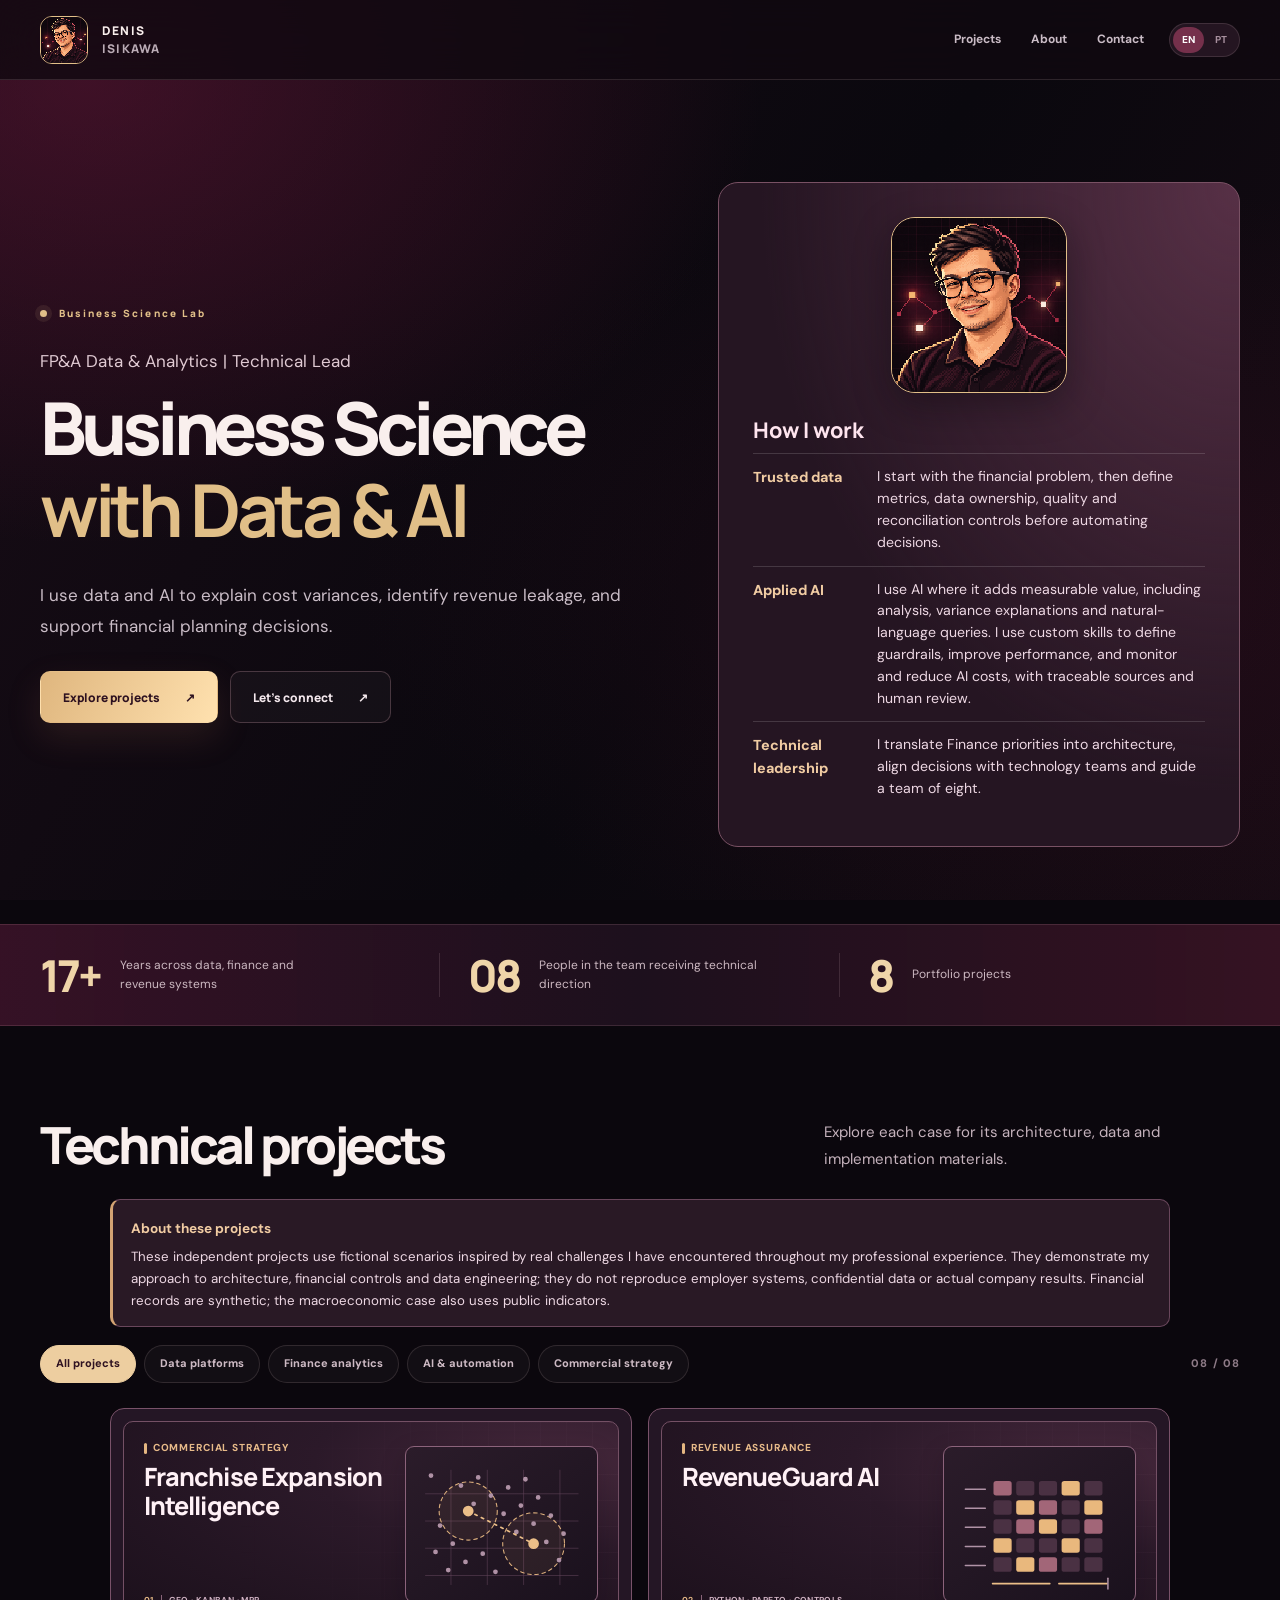
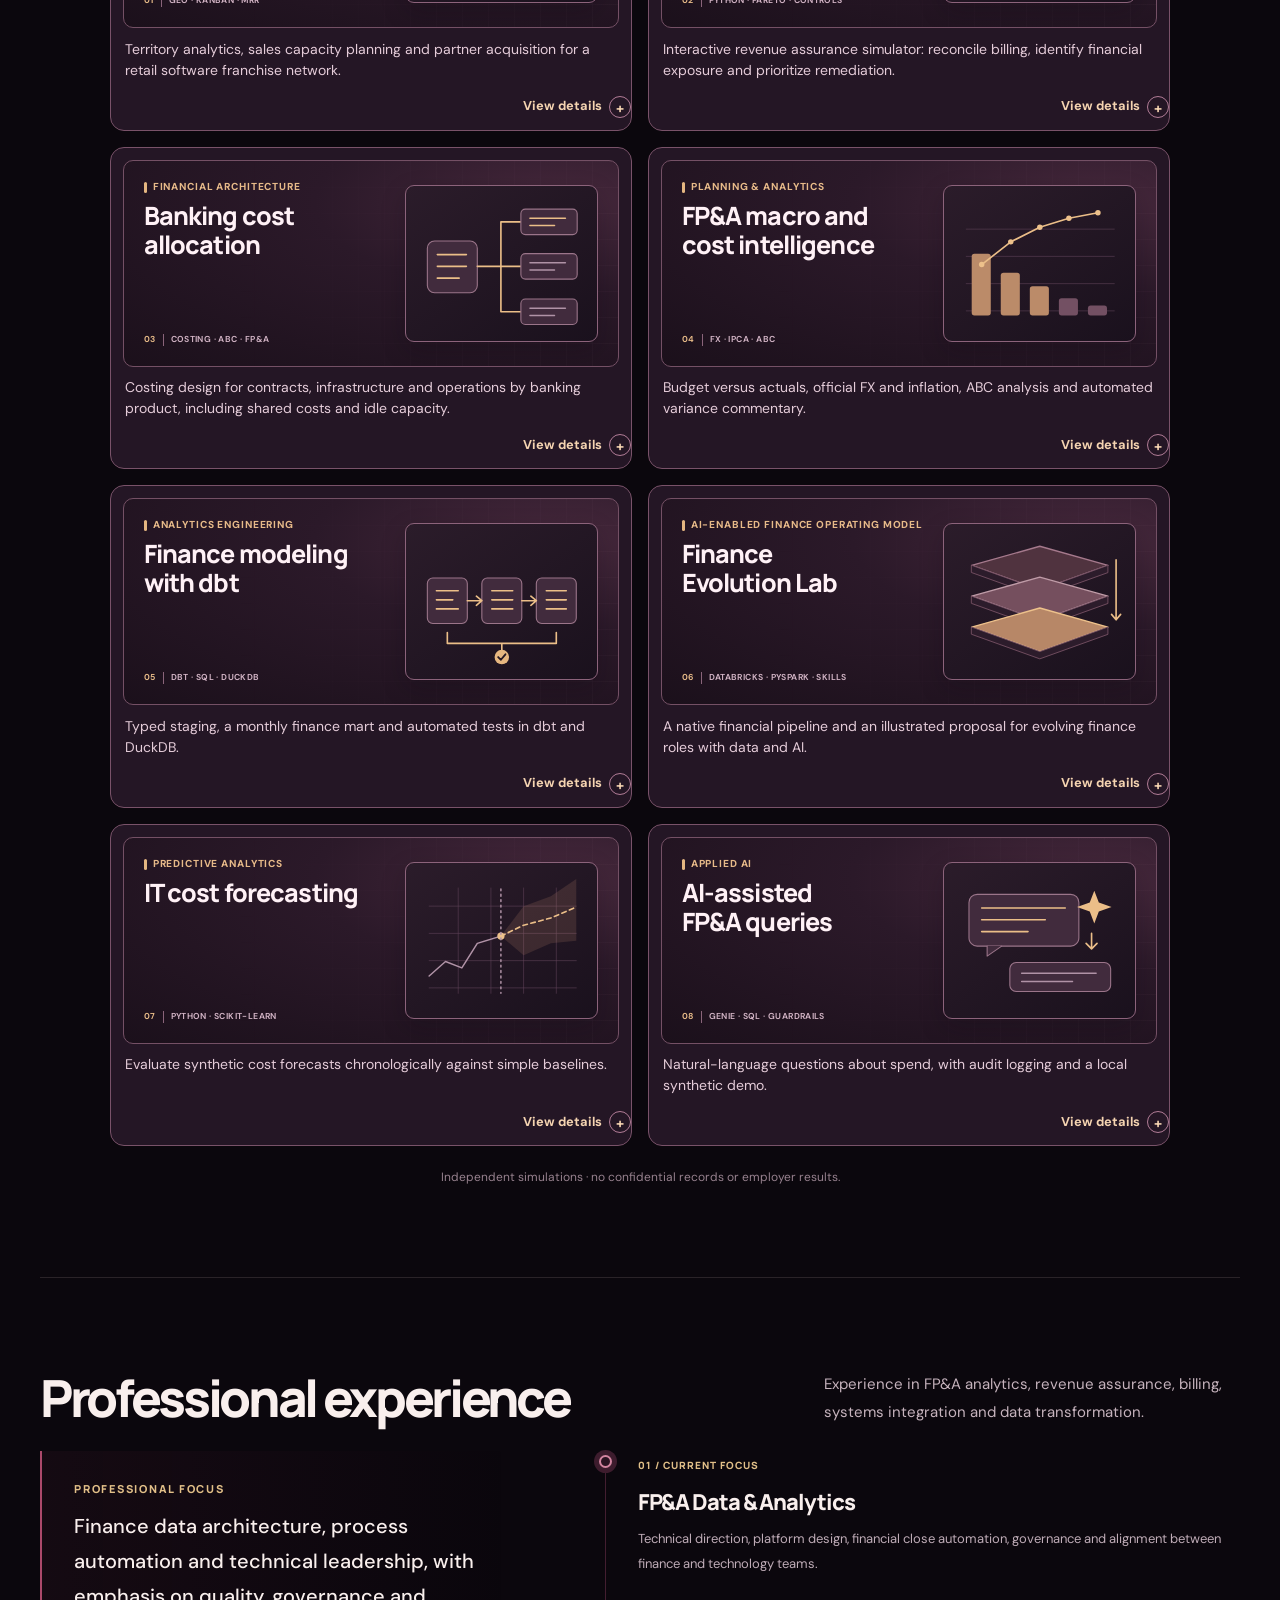
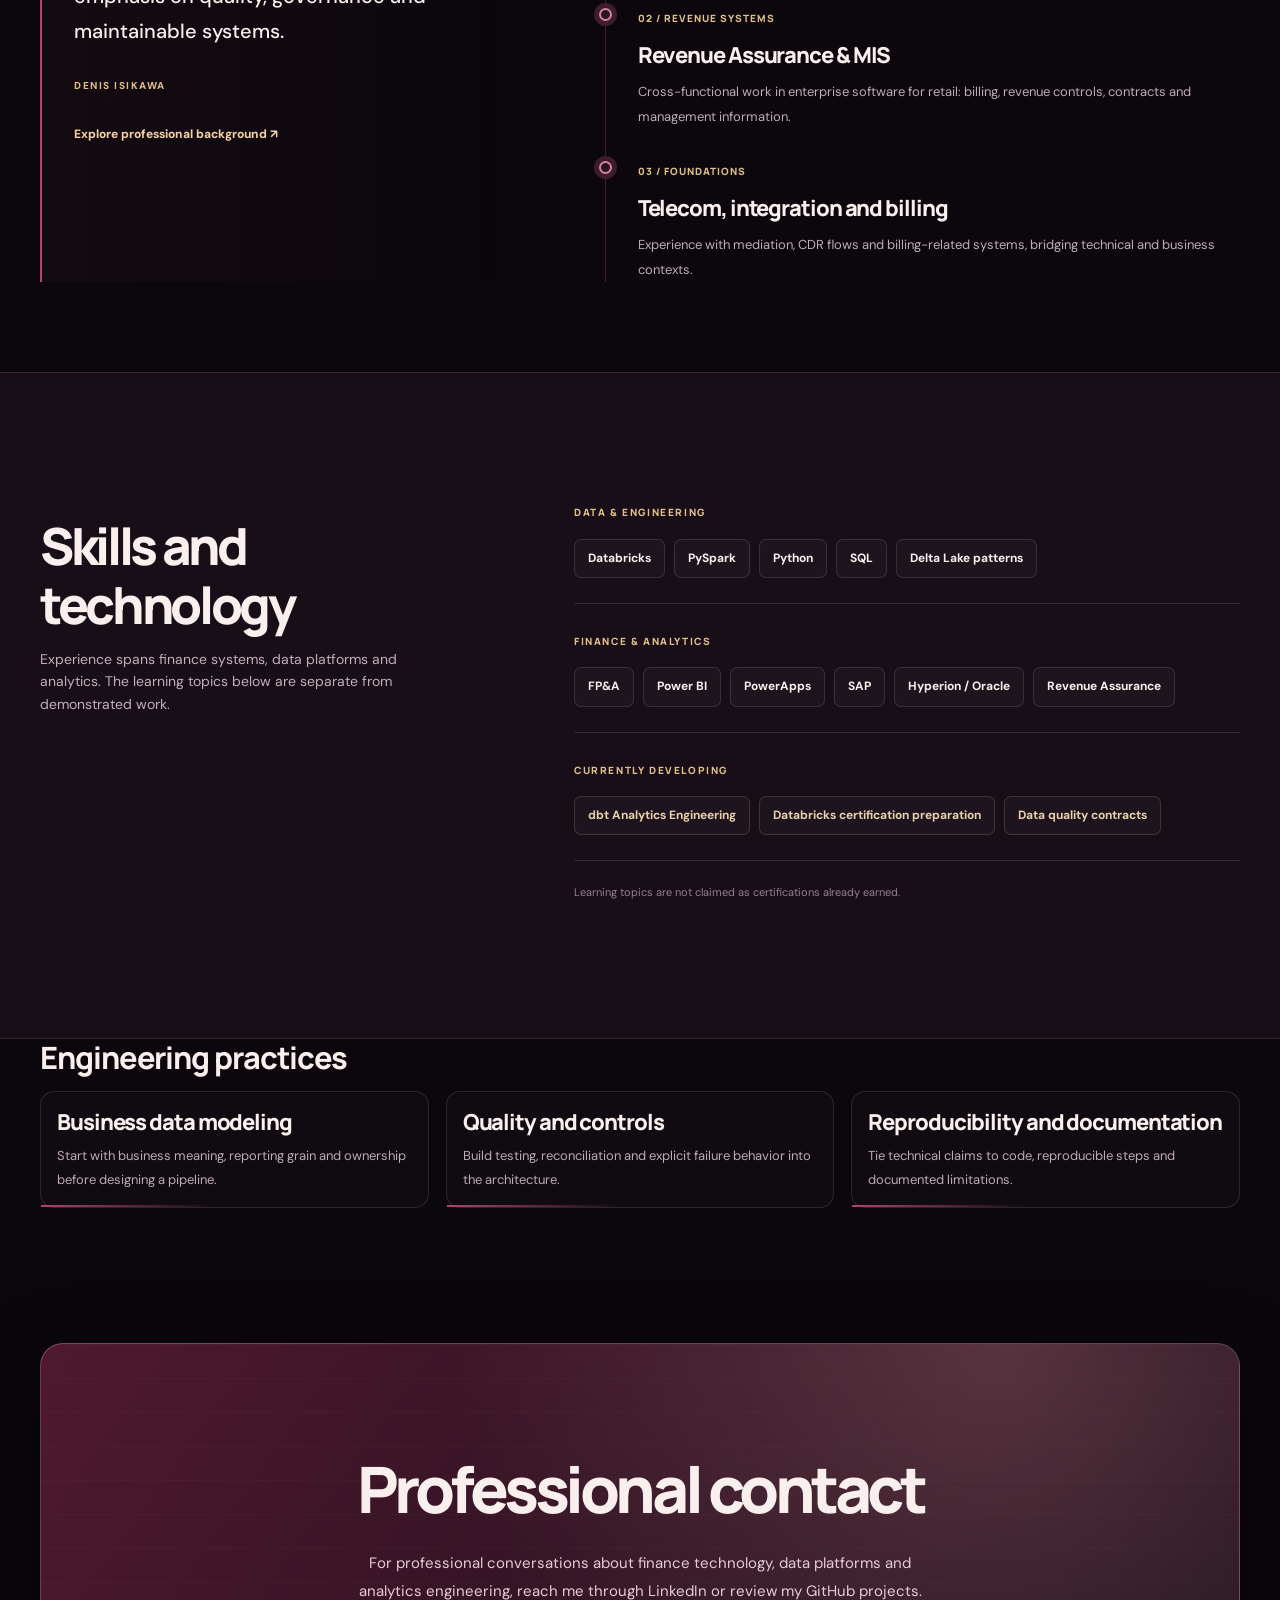
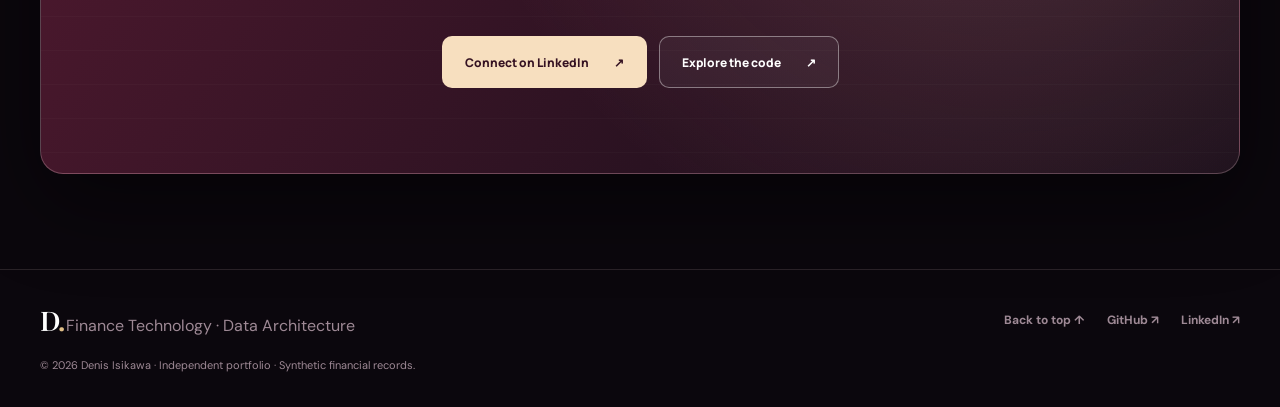
==== docs/index.html @ 5ab6b2d5 "site: identify skills and AI-enabled finance operating model on project covers" ====
<!doctype html>
<html lang="en">
<head>
<meta charset="utf-8">
<meta name="viewport" content="width=device-width,initial-scale=1">
<meta name="theme-color" content="#120810">
<meta name="description" content="I use data and AI to explain cost variances, identify revenue leakage, and support financial planning decisions.">
<meta property="og:type" content="website">
<meta property="og:title" content="Denis Isikawa | Business Science with Data &amp; AI">
<meta property="og:description" content="I use data and AI to explain cost variances, identify revenue leakage, and support financial planning decisions.">
<title>Denis Isikawa | Business Science with Data &amp; AI</title>
<link rel="icon" href="favicon.svg" type="image/svg+xml">
<link rel="icon" href="favicon-32.png" type="image/png" sizes="32x32">
<link rel="apple-touch-icon" href="apple-touch-icon.png" sizes="180x180">
<link rel="preconnect" href="https://fonts.googleapis.com">
<link rel="preconnect" href="https://fonts.gstatic.com" crossorigin>
<link href="https://fonts.googleapis.com/css2?family=DM+Sans:wght@400;500;600;700&family=Manrope:wght@400;600;700;800&family=Playfair+Display:ital,wght@0,500;0,600;1,500&display=swap" rel="stylesheet">
<style>
:root{--bg:#0b070d;--surface:#170e17;--surface2:#25121e;--red:#8c2548;--red2:#c3536c;--gold:#e1bf88;--cream:#f9efed;--muted:#baabb5;--dim:#93828e;--line:rgba(255,221,224,.13);--sans:'DM Sans',Arial,sans-serif;--display:'Manrope',Arial,sans-serif;--serif:'Playfair Display',Georgia,serif}
*,*:before,*:after{box-sizing:border-box}html{scroll-behavior:smooth;scroll-padding-top:95px}body{margin:0;min-width:320px;background:var(--bg);color:var(--cream);font-family:var(--sans);-webkit-font-smoothing:antialiased;overflow-x:hidden;line-height:1.6}
body:before{content:'';position:fixed;z-index:-2;inset:0;pointer-events:none;background:radial-gradient(ellipse at 7% 9%,rgba(112,23,60,.45),transparent 40%),radial-gradient(ellipse at 87% 65%,rgba(85,18,45,.22),transparent 48%),linear-gradient(120deg,#180c16 0%,#0a080e 57%,#160b13 100%)}
a{color:inherit;text-decoration:none}button{font:inherit;cursor:pointer}a:focus-visible,button:focus-visible{outline:2px solid var(--gold);outline-offset:4px}button:disabled{opacity:.5}[hidden]{display:none!important}.wrap{width:min(1220px,calc(100% - 80px));margin:auto}.skip{position:fixed;left:12px;top:-80px;z-index:500;background:var(--gold);color:#201019;padding:10px 17px;border-radius:8px}.skip:focus{top:10px}
#progress{height:2px;width:0;position:fixed;top:0;left:0;background:linear-gradient(90deg,var(--red2),var(--gold));z-index:201;pointer-events:none}
.header{position:sticky;top:0;z-index:150;background:rgba(17,9,17,.81);border-bottom:1px solid var(--line);backdrop-filter:blur(20px)}.header-inner{display:flex;align-items:center;gap:25px;min-height:79px}.logo{display:flex;gap:14px;align-items:center}.monogram{font:600 38px/1 var(--serif);letter-spacing:-.1em}.monogram b{color:var(--gold)}.logo small{font:800 10px/1.4 var(--display);letter-spacing:.18em}.logo small span{color:var(--muted);display:block}.nav{margin-left:auto;display:flex;gap:30px}.nav a{font-size:12px;font-weight:700;color:#cabcc6;transition:color .2s}.nav a:hover,.footer a:hover{color:var(--gold)}.lang{display:flex;gap:2px;padding:3px;border:1px solid var(--line);border-radius:30px;background:#241521}.lang button{background:transparent;border:0;color:#a78f9d;padding:5px 9px;border-radius:30px;font-size:10px;font-weight:800}.lang button[aria-pressed=true]{background:#75304b;color:white}.menu{display:none;border:1px solid var(--line);background:transparent;color:var(--cream);border-radius:10px;padding:7px 11px;font-size:22px}.mobile-nav{display:none;background:#1c101a;border-top:1px solid var(--line);padding:13px 25px 20px}.mobile-nav a{display:block;padding:11px 5px;border-bottom:1px solid var(--line);font-size:14px}
.eyebrow,.section-index{font:800 10px/1.5 var(--display);letter-spacing:.22em;color:var(--gold);display:flex;align-items:center;gap:12px}.eyebrow:before{content:'';display:block;width:7px;height:7px;border-radius:50%;background:var(--gold);box-shadow:0 0 0 5px #e1bf8818;animation:pulse 3s infinite}.hero{position:relative;display:grid;grid-template-columns:1.08fr .92fr;align-items:center;gap:65px;min-height:740px;padding:92px 0 125px}.hero .hello{color:#e0cad3;margin:27px 0 11px;font-size:17px}.hero h1{font:800 clamp(48px,5.2vw,78px)/1.13 var(--display);letter-spacing:-.07em;margin:0;max-width:780px}.hero h1 em,.contact h2 em{font-family:var(--serif);font-weight:500;letter-spacing:-.05em;color:#f2d6a7}.hero-lead{max-width:615px;font-size:17px;color:#cabdc7;line-height:1.84;margin:29px 0}.buttons{display:flex;gap:12px;flex-wrap:wrap}.btn{display:inline-flex;align-items:center;justify-content:space-between;gap:25px;min-height:52px;padding:13px 22px;border-radius:10px;border:1px solid transparent;font:800 12px var(--display);transition:transform .2s,background .2s,border-color .2s}.btn:hover{transform:translateY(-3px)}.btn-gold{background:linear-gradient(115deg,#dfb67e,#ffe1af);color:#2d1120;box-shadow:0 14px 35px #a8674e2a}.btn-outline{border-color:#b88b9952;background:#ffffff08;color:#f4e8ed}.btn-outline:hover{border-color:var(--gold);background:#ffffff13}.footnote{margin-top:40px;font-size:10px;letter-spacing:.13em;color:#af93a3;text-transform:uppercase;font-weight:700}.footnote:before{content:'';display:inline-block;width:30px;height:1px;background:var(--red2);vertical-align:middle;margin-right:15px}
.metrics{background:linear-gradient(90deg,#4b1732aa,#1d101d,#4a182daa);border-block:1px solid #e6aebe26}.metric-grid{display:grid;grid-template-columns:repeat(3,1fr);padding:28px 0}.metric{display:flex;align-items:center;gap:20px;border-right:1px solid var(--line);padding:0 28px}.metric:first-child{padding-left:0}.metric:last-child{border:0}.metric strong{font:800 44px/1 var(--display);letter-spacing:-.07em;color:#efd5a9}.metric small{color:#ccb8c1;max-width:220px;line-height:1.55;font-size:12px}
.section{padding:125px 0}.sect-head{display:grid;grid-template-columns:1.2fr .7fr;gap:70px;align-items:end;margin-bottom:44px}.section-index b{color:var(--red2)}.sect-head h2,.section-title{font:800 clamp(35px,4vw,59px)/1.15 var(--display);letter-spacing:-.065em;margin:18px 0 0}.sect-head>p{color:#c6b3bd;font-size:15px;line-height:1.85;margin:0;max-width:450px}
.filters{display:flex;flex-wrap:wrap;gap:8px;margin-bottom:25px;align-items:center}.filter{border:1px solid var(--line);color:#ccb9c3;background:#ffffff08;border-radius:30px;padding:9px 15px;font-size:11px;font-weight:800;transition:.2s}.filter:hover{border-color:#cc8eab}.filter[aria-pressed=true]{background:#edcea0;border-color:#edcea0;color:#301322}.count{margin-left:auto;font-size:11px;color:#8e7b87;letter-spacing:.1em;font-weight:800}
.projects{display:grid;grid-template-columns:repeat(2,minmax(0,1fr));gap:22px}.project{min-width:0;display:flex;flex-direction:column;background:linear-gradient(150deg,#231522,#140d16);border:1px solid var(--line);border-radius:18px;overflow:hidden;transition:transform .25s,border-color .25s,box-shadow .25s}.project:hover{transform:translateY(-6px);border-color:#d68ba66f;box-shadow:0 24px 65px #0006}.art{height:230px;position:relative;overflow:hidden;background:radial-gradient(circle at 75% 12%,#69304a,transparent 50%),linear-gradient(125deg,#301625,#160d1a)}.art:before{content:'';position:absolute;inset:0;opacity:.35;background-image:linear-gradient(#ffffff12 1px,transparent 1px),linear-gradient(90deg,#ffffff12 1px,transparent 1px);background-size:35px 35px;mask-image:linear-gradient(90deg,#000,transparent 90%)}.art small{position:absolute;left:20px;bottom:19px;border:1px solid #ffffff30;padding:7px 10px;border-radius:6px;font:800 9px var(--display);letter-spacing:.11em;background:#1b1117bd;color:#f9cedb}.art-dbt .big{position:absolute;left:11%;top:16px;font:800 128px var(--display);color:#ffffff1b;letter-spacing:-.12em}.art-dbt .big span{color:#f1bd9877}.mini-flow{position:absolute;right:10%;top:48%;display:flex;align-items:center;gap:7px}.mini-flow span{padding:10px;background:#2e1725c9;color:#f5cbd8;border:1px solid #ecbbce77;border-radius:7px;font:800 9px var(--display)}.mini-flow i{display:block;width:18px;height:1px;background:#efbcce}.art-lake{background:radial-gradient(circle at 75% 0,#7a3e49,transparent 55%),linear-gradient(135deg,#321720,#16111a)}.layers{position:absolute;width:47%;top:24px;left:29%;display:grid;gap:8px;transform:rotate(-10deg) skewX(8deg)}.layers span{text-align:center;padding:13px;font-size:11px;font-weight:800;letter-spacing:.21em;border-radius:8px;border:1px solid #f4bdc950;background:linear-gradient(110deg,#79374f,#51263e);box-shadow:9px 9px 0 #0002}.layers span:nth-child(2){background:linear-gradient(110deg,#8a6674,#644454)}.layers span:nth-child(3){background:linear-gradient(110deg,#bd925d,#7f4e44)}.art-forecast{background:radial-gradient(circle at 82% 0,#683961,transparent 52%),linear-gradient(120deg,#261729,#160e1b)}.bars{position:absolute;inset:30px 15% 49px;display:flex;align-items:flex-end;gap:13px;border-bottom:1px solid #f6d7dc50}.bars span{flex:1;background:linear-gradient(#edb4c8,#823753);border-radius:5px 5px 0 0;animation:grow .8s both;transform-origin:bottom}.bars span:nth-child(2){animation-delay:.1s}.bars span:nth-child(3){animation-delay:.18s}.bars span:nth-child(4){animation-delay:.27s}.bars span:nth-child(5){animation-delay:.35s}.bars span:nth-child(6){animation-delay:.42s}.art-ai{background:radial-gradient(circle at 80% 15%,#77513b,transparent 53%),linear-gradient(130deg,#351c2b,#160f1b)}.bubble{position:absolute;border-radius:16px;padding:17px;display:grid;gap:10px;box-shadow:0 18px 38px #0005;border:1px solid #ffffff30}.bubble i{display:block;height:7px;border-radius:7px;background:#ffe2dd80}.bubble.one{top:34px;left:14%;width:50%;background:#6a344c}.bubble.two{top:116px;right:13%;width:44%;background:#523443}.bubble i:nth-child(2){width:65%}.bubble i:nth-child(3){width:85%}.ai-star{position:absolute;top:92px;left:49%;font-size:31px;color:#f7cf9b;animation:pulse 3s infinite}
.project-content{padding:28px;display:flex;flex-direction:column;flex:1}.project-meta{display:flex;justify-content:space-between;gap:9px;flex-wrap:wrap;font:800 10px var(--display);letter-spacing:.1em;color:var(--gold)}.project-meta span:last-child{color:#a78c9a}.project h3{font:800 25px/1.3 var(--display);letter-spacing:-.045em;margin:17px 0 11px}.project p{margin:0 0 21px;color:#c4afbb;font-size:13px;line-height:1.83}.chips{display:flex;gap:7px;flex-wrap:wrap;margin:0 0 23px}.chips span{border:1px solid var(--line);border-radius:6px;background:#ffffff07;padding:5px 9px;color:#c3b1bc;font-size:10px;font-weight:700}.project-link{border-top:1px solid var(--line);padding-top:17px;display:flex;align-items:center;justify-content:space-between;margin-top:auto;color:#f0d1a7;font-size:12px;font-weight:800}.project-link b{font-size:21px;font-weight:400}.project-link:hover{color:white}.disclaimer{color:#97818e;font-size:12px;text-align:center;margin:22px 0 0}
.philosophy{background:linear-gradient(180deg,#170d16,#120b13);border-block:1px solid var(--line)}.principles{display:grid;grid-template-columns:repeat(3,1fr);gap:17px}.principle{padding:29px 26px;min-height:240px;border:1px solid var(--line);background:#ffffff05;border-radius:14px;position:relative}.principle:after{content:'';position:absolute;height:2px;width:45%;left:0;bottom:0;background:linear-gradient(90deg,#ad4769,transparent)}.principle .n{font:800 12px var(--display);color:var(--gold)}.principle h3{font:800 22px/1.3 var(--display);letter-spacing:-.05em;margin:29px 0 12px}.principle p{color:#bdabb6;font-size:13px;line-height:1.8;margin:0}.process{margin-top:24px;padding:34px;display:grid;grid-template-columns:.85fr 1.15fr;gap:30px;align-items:center;background:linear-gradient(90deg,#321622,#1f121a);border-radius:15px;border:1px solid #f2ced62b}.process h3{font:800 21px/1.4 var(--display);letter-spacing:-.04em;margin:12px 0 0}.process-stages{display:flex;gap:8px;align-items:center;justify-content:space-between}.process-stages span{min-width:0;flex:1;border:1px solid #efd8dc2f;border-radius:9px;padding:13px 10px;font-size:11px;font-weight:800}.process-stages b{display:block;color:var(--gold);font-size:10px;margin-bottom:9px}.process-stages i{font-style:normal;color:#c18b9e}
.story-grid{display:grid;grid-template-columns:.85fr 1.15fr;gap:95px}.statement{border-left:2px solid #ab496b;padding:30px 32px;background:linear-gradient(90deg,#6e27451b,transparent);border-radius:0 12px 12px 0}.statement .quote{font:600 90px/.7 var(--serif);color:#ce9b9f6b}.statement p{font:500 29px/1.55 var(--serif);margin:21px 0 24px}.statement small{letter-spacing:.15em;color:var(--gold);font-weight:800;font-size:10px}.statement a{display:block;color:#f3d1a2;font-size:12px;font-weight:800;margin-top:28px}.timeline{border-left:1px solid #a64a6f5c;padding-left:32px}.timeline-item{position:relative;padding:0 0 28px}.timeline-item:before{content:'';position:absolute;left:-39px;top:4px;width:13px;height:13px;border-radius:50%;background:#2b1422;border:2px solid #d385a0;box-shadow:0 0 0 5px #3d1c2d}.timeline-item:last-child{padding-bottom:0}.timeline-item>span{color:var(--gold);font:800 10px var(--display);letter-spacing:.1em}.timeline-item h3{font:800 22px var(--display);letter-spacing:-.05em;margin:10px 0}.timeline-item p{font-size:13px;color:#bfacb7;line-height:1.9;margin:0}
.skills{background:#180e18;border-block:1px solid var(--line)}.skill-layout{display:grid;grid-template-columns:.8fr 1.2fr;gap:90px}.skill-layout>div:first-child p{color:#c2afba;font-size:14px;max-width:400px}.skill-group{padding:0 0 25px;margin-bottom:23px;border-bottom:1px solid var(--line)}.skill-group label{font:800 10px var(--display);letter-spacing:.16em;color:var(--gold)}.pills{display:flex;flex-wrap:wrap;gap:9px;margin-top:15px}.pills span{font-size:12px;font-weight:700;padding:9px 13px;border:1px solid var(--line);background:#ffffff07;border-radius:7px}.learning .pills span{color:#ead0ae;border-color:#e1bf882e}.skill-note{font-size:11px;color:var(--dim)}
.contact{padding:95px 0}.contact-card{text-align:center;position:relative;isolation:isolate;overflow:hidden;border-radius:23px;padding:85px 30px;border:1px solid #f2cbd448;background:linear-gradient(125deg,#7a2647,#421429 50%,#211120);box-shadow:0 30px 85px #0007}.contact-card:before{content:'';position:absolute;z-index:-1;inset:0;background:radial-gradient(circle at 80% 0%,#db8c9344,transparent 52%),linear-gradient(#ffffff05 1px,transparent 1px);background-size:auto,34px 34px}.contact-card .section-index{justify-content:center}.contact h2{font:800 clamp(38px,5vw,67px)/1.2 var(--display);letter-spacing:-.07em;margin:22px 0}.contact p{color:#e7cbd6;max-width:590px;margin:0 auto 31px;font-size:15px;line-height:1.85}.contact .buttons{justify-content:center}.btn-light{background:#f7dfbf;color:#351222}.btn-ghost{border-color:#fff6;color:#fff;background:#ffffff0b}
.footer{border-top:1px solid var(--line);color:#9e8995;padding:32px 0}.footer-row{display:flex;align-items:center;justify-content:space-between;gap:20px;flex-wrap:wrap}.footer strong{font:600 27px var(--serif);letter-spacing:-.09em;color:white}.footer strong b{color:var(--gold)}.footer-links{display:flex;gap:22px;font-size:12px;font-weight:700}.footer p{font-size:11px;margin:18px 0 0}
.js .reveal{opacity:0;transform:translateY(26px);transition:opacity .6s ease,transform .65s ease}.js .reveal.visible{opacity:1;transform:none}
@keyframes float{0%,100%{transform:translateY(0)}50%{transform:translateY(-9px)}}@keyframes pulse{0%,100%{opacity:.7;transform:scale(.95)}50%{opacity:1;transform:scale(1.05)}}@keyframes moveDown{0%,100%{transform:translateY(0)}50%{transform:translateY(8px)}}@keyframes grow{from{transform:scaleY(.1);opacity:.3}to{transform:scaleY(1);opacity:1}}
@media(max-width:1040px){.nav{gap:16px}.hero{gap:35px}.console{padding:19px}.hero h1{font-size:clamp(45px,5.2vw,65px)}}
@media(max-width:900px){.nav{display:none}.menu{display:block}.mobile-nav.open{display:block}.hero{grid-template-columns:1fr;padding:80px 0 125px;gap:70px;min-height:0}.hero h1{font-size:clamp(49px,8vw,74px)}.console-wrap{max-width:530px;width:calc(100% - 30px);margin:auto}.sect-head{gap:30px}.story-grid,.skill-layout{gap:45px}}
@media(max-width:700px){.wrap{width:calc(100% - 36px)}.header-inner{min-height:69px}.logo small{font-size:9px}.hero{padding:62px 0 110px;gap:67px}.hero h1{font-size:clamp(42px,10vw,65px)}.hero-lead{font-size:15px}.console{transform:none}.float.a{right:-8px}.float.b{left:-9px}.metric-grid{grid-template-columns:1fr;padding:10px 0}.metric{padding:15px 0;border:0;border-bottom:1px solid var(--line)}.metric:last-child{border:0}.metric small{max-width:none}.section{padding:78px 0}.sect-head{grid-template-columns:1fr;gap:18px}.sect-head>p{max-width:600px}.sect-head h2,.section-title{font-size:clamp(34px,8vw,48px)}.projects,.principles,.story-grid,.skill-layout,.process{grid-template-columns:1fr}.principle{min-height:195px}.principle h3{margin-top:18px}.process{padding:24px;gap:22px}.statement p{font-size:25px}.project p{min-height:0}.contact{padding:74px 0}.contact-card{padding:62px 20px}.count{display:none}}
@media(max-width:420px){.header-inner{gap:8px}.logo{gap:8px}.logo small{letter-spacing:.08em}.lang button{padding:5px 7px}.hero .buttons{flex-direction:column}.hero .buttons .btn{width:100%}.console-wrap{width:100%}.console{padding:16px}.stage{font-size:8px}.float{font-size:9px;padding:8px}.mini-flow{right:5%}.mini-flow span{font-size:8px}.process-stages{gap:4px}.process-stages span{padding:9px 6px;font-size:9px}.process-stages i{font-size:10px}.footer-links{gap:13px}}
@media(prefers-reduced-motion:reduce){*,*:before,*:after{animation-duration:.01ms!important;animation-iteration-count:1!important;transition-duration:.01ms!important;scroll-behavior:auto!important}.js .reveal{opacity:1;transform:none}}

/* Executive editorial refinement: restrained motion, clearer headlines, compact mobile reading. */
.hero h1 .hero-special{color:var(--gold);font-family:var(--display);font-weight:700;font-style:normal;letter-spacing:-.06em}
.eyebrow:before,.bars span,.ai-star{animation:none}
.statement-label{font:800 11px var(--display);letter-spacing:.16em;color:var(--gold);margin:0 0 12px}
.statement p{font-family:var(--sans);font-weight:500;font-size:20px;line-height:1.75;margin:13px 0 22px;letter-spacing:0}
.contact-card{background:linear-gradient(125deg,#50192f,#2a1221 60%,#1b101b)}
@media(max-width:700px){
 .sect-head h2,.section-title{font-size:clamp(31px,7.2vw,42px);line-height:1.18}
 .hero h1{font-size:clamp(38px,9vw,56px)}
 .hero{padding-top:52px;gap:56px;padding-bottom:88px}
 .section{padding:68px 0}
 .sect-head{margin-bottom:32px}
 .statement p{font-size:18px}
 .contact-card{padding:52px 22px}
}

.macro-diagram{margin:0 0 18px;padding:clamp(16px,3vw,28px);border:1px solid #633745;border-radius:18px;background:linear-gradient(125deg,#25111d,#160b17)}
.macro-diagram figcaption{color:#f8e8ee;font-size:1.125rem;font-weight:700;margin-bottom:16px}
.macro-flow{display:flex;align-items:stretch;gap:28px;margin:0;padding:0;list-style:none}
.macro-flow li{flex:1;min-width:0;position:relative;padding:14px;border:1px solid #6e4150;border-radius:12px;background:#341925}
.macro-flow strong,.macro-flow small{display:block;line-height:1.45}
.macro-flow strong{color:#fff0f5}
.macro-flow small{color:#ead1da;margin-top:5px;font-size:.875rem}
.macro-flow li+li::before{content:"";position:absolute;left:-22px;top:calc(50% - 4px);width:8px;height:8px;border-right:2px solid #f198b1;border-top:2px solid #f198b1;transform:rotate(45deg)}
@media(max-width:760px){.macro-flow{flex-direction:column;gap:22px}.macro-flow li+li::before{left:calc(50% - 4px);top:-17px;transform:rotate(135deg)}}

.tech-diagram>p,.tech-group p,.tech-contract p{color:#ead1da;font-size:.875rem;line-height:1.55;margin:0}
.tech-diagram>p{margin-bottom:20px}
.tech-group{border:1px solid #6b3b50;border-radius:14px;padding:clamp(12px,2vw,20px);background:#221421}
.tech-group h4{color:#fff0f5;font-size:.96rem;margin:0 0 10px}
.tech-grid,.tech-metrics{list-style:none;margin:0;padding:0}
.tech-grid{display:grid;gap:12px}
.tech-sources{grid-template-columns:repeat(3,minmax(0,1fr));margin-bottom:12px}
.tech-outcomes{grid-template-columns:minmax(0,1.6fr) minmax(0,1fr)}
.tech-card{min-width:0;background:#351a29;border:1px solid #704457;border-radius:10px;padding:13px}
.tech-card>span{display:block;color:#ffd9e5;font-size:.875rem;font-weight:600}
.tech-card p+p,.tech-card>span+p,.tech-join p+p{margin-top:6px}
.tech-diagram code{color:#ffcbdd;overflow-wrap:anywhere;font-size:.85em}
.tech-diagram a{text-decoration:underline;text-underline-offset:3px}
.tech-metrics{display:grid;gap:5px;margin-bottom:10px}
.tech-outcomes .tech-card:last-child{background:#311721}
.tech-contract{margin-top:14px;border-top:1px solid #704457;padding-top:12px}
.tech-contract summary{cursor:pointer;color:#ffd9e5;font-size:.9rem}
.tech-contract summary:focus-visible{outline:2px solid var(--gold);outline-offset:4px}
.tech-contract dl{margin:12px 0}
.tech-contract dl>div{display:grid;grid-template-columns:minmax(0,1fr) minmax(0,1.4fr);gap:4px 14px;padding:8px 0;border-bottom:1px solid #704457}
.tech-contract dd{margin:0;font-size:.875rem;color:#ead1da}
.tech-contract>a{display:inline-block;margin-top:8px}
@media(max-width:760px){.tech-sources,.tech-outcomes,.tech-contract dl>div{grid-template-columns:minmax(0,1fr)}}

.tech-inputs{background:#1d1423}
.tech-runtime{padding:clamp(9px,2vw,18px);border:1px dashed #ae748b;border-radius:15px;background:#241522}
.tech-boundary{margin:0 0 12px;color:#ffd9e5;font-size:.875rem}
.tech-edge{display:grid;grid-template-columns:minmax(0,1fr) auto minmax(0,1fr);align-items:center;gap:10px;margin:10px 4px 14px;color:#fbd6e4;font-size:.8rem;line-height:1.45;text-align:center}
.tech-edge i{height:1px;background:#ab6681}
.tech-edge span{display:block;position:relative;padding:0 0 4px}
.tech-edge span::after{content:"";position:absolute;top:100%;left:50%;width:7px;height:7px;border-bottom:1px solid #f198b1;border-right:1px solid #f198b1;transform:translateX(-50%) rotate(45deg)}
.tech-diagram .tech-legend{margin:11px 0 0;font-size:.8rem}
.tech-contract .tech-sample{margin-top:10px;padding:8px 12px;border-left:2px solid #bd7b94;background:#2d1826}
@media(max-width:760px){.tech-edge{grid-template-columns:1fr}.tech-edge i{display:none}}

.macro-result{margin:0 0 24px;padding:clamp(12px,3vw,28px);background:#26121e;border:1px solid #704457;border-radius:18px}
.macro-result-header{display:flex;flex-wrap:wrap;justify-content:space-between;align-items:center;gap:10px 24px}
.macro-result h3{margin:0 0 4px;color:#fff0f5}
.macro-result p{color:#ead1da;font-size:.9rem;margin:7px 0 0;line-height:1.55}
.macro-download{display:inline-block;border:1px solid #d0829e;border-radius:8px;padding:8px 12px;color:#fff0f5;font-weight:600;font-size:.875rem}
.macro-download:hover{background:#432336}
.macro-result table{width:100%;border-collapse:collapse;margin:14px 0 12px;color:#fff0f5;font-variant-numeric:tabular-nums;font-size:clamp(.72rem,2.5vw,.9rem)}
.macro-result th,.macro-result td{padding:7px clamp(2px,1.2vw,12px);border-bottom:1px solid #704457;text-align:right}
.macro-result th:first-child{text-align:left}
.macro-result thead th{background:#351a29}
.macro-result .macro-sources{font-size:.8rem}
.macro-sources a{text-decoration:underline;text-underline-offset:3px}

.macro-abc-scroll{overflow-x:auto;margin:10px 0}
.macro-abc-scroll:focus-visible{outline:2px solid var(--gold);outline-offset:3px}
.macro-intelligence .macro-abc-scroll table{min-width:520px;margin:0}
.macro-commentary{padding:12px 14px;margin-top:14px;border-left:2px solid #d0829e;border-radius:0 8px 8px 0;background:#301926}
.macro-commentary h4{margin:0;color:#fff0f5;font-size:.95rem}

#banking-costing{scroll-margin-top:85px}

/* Portfolio navigation and section hierarchy */
.portfolio-section,#contact,#skills,[id^="banking-"][id$="-title"]{scroll-margin-top:92px}
.portfolio-section.section{padding:clamp(48px,7vw,92px) 0}
.portfolio-section+.portfolio-section{border-top:1px solid var(--line)}
.portfolio-section .sect-head{margin-bottom:25px}
.portfolio-section .sect-head h2{margin-top:0}
.hero{min-height:0;padding:clamp(55px,8vw,105px) 0 clamp(42px,6vw,78px)}
.hero h1{font-size:clamp(42px,5.7vw,84px)}
.featured-case{background:radial-gradient(ellipse at top right,#573046,transparent 68%),#251522;border:1px solid #795164;border-radius:20px;padding:clamp(20px,3vw,38px);box-shadow:0 20px 60px #0b050c66}
.featured-case h2{font:800 clamp(26px,3.1vw,44px)/1.12 var(--display);letter-spacing:-.045em;margin:7px 0 12px}
.featured-case p{color:#ead4de;margin:0;line-height:1.6;font-size:.95rem}
.featured-case p:first-child{font-size:.72rem;font-weight:750;letter-spacing:.08em;color:#f0d1a7}
.featured-facts{display:grid;grid-template-columns:repeat(3,minmax(0,1fr));gap:8px;margin:21px 0 16px}
.featured-facts div{border-left:1px solid #946c79;padding-left:10px}
.featured-facts strong,.featured-facts span{display:block}
.featured-facts strong{font-size:1.35rem;color:#f8dcc0}
.featured-facts span{font-size:.8rem;color:#e8d0dd}
.section-jumps{display:flex;flex-wrap:wrap;align-items:center;gap:8px;margin:0 0 22px}
.section-jumps a{border:1px solid #6f485d;border-radius:8px;padding:6px 10px;color:#f4dfeb;font-size:.82rem;background:#231521}
.section-jumps a:hover,.nav a[aria-current=location],.mobile-nav a[aria-current=location]{color:var(--gold)}
.engineering-section{margin-bottom:40px}
.engineering-section h2{font:750 clamp(22px,2.4vw,32px)/1.2 var(--display);margin:0 0 15px;letter-spacing:-.035em}
.engineering-section .principle{min-height:0;padding:16px}
.engineering-section .principle h3{margin:0 0 8px}
.project .art{height:clamp(140px,18vw,200px)}

/* Cost allocation maps */
.cost-map{--rail:#ae758a;--gap:12px;margin:0 0 18px;border:1px solid #664257;border-radius:18px;padding:clamp(16px,2.7vw,30px);background:#1d141f}
.cost-map figcaption{color:#fff2f7;font:750 clamp(18px,2vw,26px)/1.25 var(--display);margin-bottom:16px;letter-spacing:-.025em}
.cost-map p{font-size:.85rem;line-height:1.5;margin:4px 0 0;color:#e4cbd8}
.map-root,.map-merge{position:relative;text-align:center;background:#392435;border:1px solid #895e73;border-radius:10px;padding:10px 14px;width:fit-content;max-width:100%;margin:auto;color:#fff2f7}
.map-root,.map-merge{margin-bottom:17px}
.map-root::after,.map-merge::after{content:"";position:absolute;top:100%;left:50%;height:18px;border-left:1px solid var(--rail)}
.cost-branches,.cost-inputs ul{list-style:none;padding:0;margin:0}
.cost-branches{display:grid;gap:var(--gap);padding-top:15px}
.cost-branches-three{grid-template-columns:repeat(3,minmax(0,1fr))}
.cost-branches-four{grid-template-columns:repeat(4,minmax(0,1fr))}
.cost-branches-two{grid-template-columns:repeat(2,minmax(0,1fr))}
.cost-node{position:relative;min-width:0;border:1px solid #7d566b;border-top:2px solid var(--tone);border-radius:9px;background:#2b1c2b;padding:11px}
.cost-node h4{font-size:.92rem;margin:0 0 5px;color:var(--tone);line-height:1.35}
.cost-node p{overflow-wrap:anywhere}
.cost-node p+p{margin-top:7px}
.cost-node::before{content:"";position:absolute;top:-17px;left:calc(var(--gap) / -2 - 1px);right:calc(var(--gap) / -2 - 1px);border-top:1px solid var(--rail)}
.cost-node:first-child::before{left:50%}
.cost-node:last-child::before{right:50%}
.cost-node::after{content:"";position:absolute;top:-17px;height:15px;left:50%;border-left:1px solid var(--rail)}
.cost-direct{--tone:#f1c886}
.cost-shared{--tone:#f3adc7}
.cost-corporate{--tone:#c9b8f2}
.rent-example{display:flex;align-items:center;gap:12px 20px;margin-top:17px;padding:11px 14px;border-left:2px solid #f1c886;background:#302032;border-radius:0 8px 8px 0}
.rent-example strong{color:#ffe0a6;white-space:nowrap}
.rent-example p{margin:0}
.cost-architecture{display:grid;grid-template-columns:minmax(170px,.23fr) minmax(0,1fr);gap:20px;align-items:start}
.cost-inputs,.cost-engine{border:1px solid #764d63;border-radius:11px;background:#251828;min-width:0;padding:12px}
.cost-inputs{position:relative}
.cost-inputs::after{content:"→";color:#f3adc7;position:absolute;font-size:1rem;left:100%;width:20px;text-align:center;top:50%}
.cost-inputs h3,.cost-engine h3{margin:0 0 10px;font-size:.91rem;color:#f4dce8}
.cost-inputs li{border-top:1px solid #6c455c;padding:7px 0;font-size:.8rem}
.cost-inputs a{color:#ffd1e2;text-decoration:underline;text-underline-offset:3px;display:inline-block;margin-right:3px;overflow-wrap:anywhere}
.cost-inputs strong{display:block;color:#eee0ec;margin-bottom:3px}
.cost-engine{background:#201522;border-style:dashed}
.cost-engine .map-root,.cost-engine .map-merge{width:100%}
.cost-engine .map-merge{margin-top:26px}
.cost-engine .map-merge::before{content:"";position:absolute;bottom:100%;height:26px;left:50%;border-left:1px solid var(--rail)}
.cost-branches-four{position:relative}
.cost-branches-four::after{content:"";position:absolute;top:calc(100% + 9px);left:12%;right:12%;border-top:1px solid var(--rail)}
.cost-branches-four .cost-node{background:linear-gradient(150deg,#322135,#281929)}
.cost-branches-four .cost-node p:first-of-type{color:#fff0f6}
@media(max-width:1100px){
  .cost-architecture{grid-template-columns:1fr;gap:24px}
  .cost-inputs::after{content:"↓";left:calc(50% - 10px);top:100%;height:24px;line-height:24px}
  .cost-inputs ul{display:grid;grid-template-columns:repeat(3,minmax(0,1fr));gap:9px}
}
@media(max-width:700px){
  .hero{gap:28px}
  .rent-example{align-items:flex-start;flex-direction:column;gap:4px}
  .cost-branches-three,.cost-branches-four,.cost-branches-two,.cost-inputs ul{grid-template-columns:minmax(0,1fr)}
  .cost-branches{padding:0 0 0 13px;border-left:1px solid var(--rail)}
  .cost-node::before,.cost-node:first-child::before,.cost-node:last-child::before{top:50%;left:-14px;right:100%}
  .cost-node::after,.cost-branches-four::after{content:none}
  .map-root,.map-merge{width:100%;margin-bottom:12px;text-align:left}
  .map-root::after,.map-merge::after,.cost-engine .map-merge::before{left:-1px;height:13px}
  .cost-engine .map-merge{margin-top:12px}
  .engineering-section .principles{grid-template-columns:1fr}
}
.more-lineage{margin:15px 0;border:1px solid #664257;border-radius:12px;padding:12px;background:#1d141f}
.more-lineage summary{cursor:pointer;font-weight:700;color:#eed3e1}
.more-lineage[open] summary{margin-bottom:12px}
.more-lineage summary:focus-visible{outline:2px solid var(--gold);outline-offset:4px}
.cost-branches-four .route-drop{position:absolute;top:100%;left:50%;height:10px;border-left:1px solid var(--rail)}
@media(max-width:700px){.cost-branches-four .route-drop{display:none}}

.professional-profile{min-width:0;border:1px solid #795164;border-radius:20px;padding:clamp(18px,3vw,34px);background:radial-gradient(ellipse at top right,#573046,transparent 65%),#251522}
.professional-profile h2{font:750 1.35rem/1.2 var(--display);margin:0 0 10px;color:#ffe5ef}
.professional-profile dl{margin:0}
.professional-profile dl>div{display:grid;grid-template-columns:minmax(95px,.34fr) 1fr;gap:12px;padding:12px 0;border-top:1px solid #ffffff25}
.professional-profile dt{color:#f1cca3;font-weight:750;font-size:.9rem}
.professional-profile dd{margin:0;line-height:1.55;color:#eed8e4;font-size:.88rem}
.project-accordions{display:grid;gap:10px}
.project-accordion{min-width:0;border:1px solid #6f485d;border-radius:14px;background:#211522;scroll-margin-top:95px}
.project-accordion>summary{list-style:none;cursor:pointer;display:flex;justify-content:space-between;align-items:center;gap:14px;padding:clamp(13px,2vw,20px);border-radius:13px}
.project-accordion>summary::-webkit-details-marker{display:none}
.project-accordion>summary:hover,.project-accordion[open]>summary{background:#362136}
.project-accordion>summary:focus-visible{outline:2px solid var(--gold);outline-offset:3px}
.project-summary-copy{display:grid;gap:5px}
.project-summary-copy strong{font:750 clamp(16px,1.6vw,21px)/1.3 var(--display);color:#fff0f7}
.project-summary-copy>span{font-size:.875rem;color:#e5ccd9;line-height:1.5}
.project-summary-mark{flex:0 0 27px;height:27px;border:1px solid #b17c96;border-radius:50%;display:grid;place-items:center;color:#f5d4b1;font-size:1.05rem}
.project-summary-mark::before{content:"+"}
.project-accordion[open]>summary .project-summary-mark::before{content:"−"}
.project-expanded{border-top:1px solid #6f485d;padding:clamp(10px,2vw,20px);min-width:0}
.project-expanded .case-content,.project-expanded [id]{scroll-margin-top:95px}
.project-expanded .cost-map:last-child{margin-bottom:0}
.compact-project{display:grid;grid-template-columns:minmax(170px,.4fr) 1fr;align-items:stretch}
.compact-project:hover{transform:none}
.compact-project .art{height:auto;min-height:155px}
.compact-project .project-content{padding:clamp(12px,2vw,22px)}
.compact-project .chips{margin-bottom:8px}
.case-output{margin:3px 0 10px;padding-left:19px;font-size:.9rem;color:#eed8e4;line-height:1.7}
.case-resources{display:flex;flex-wrap:wrap;gap:6px 16px;font-size:.85rem;color:#f1cca3}
.case-resources a{text-decoration:underline;text-underline-offset:3px}
@media(max-width:620px){
 .professional-profile dl>div{grid-template-columns:1fr;gap:3px;padding:8px 0}
 .compact-project{grid-template-columns:1fr}
 .compact-project .art{min-height:130px}
}

/* Compact project catalogue. Open panels use the full width for diagrams and tables. */
.project-accordions{max-width:1060px;margin-inline:auto;grid-template-columns:repeat(2,minmax(0,1fr));gap:16px;align-items:start}
.project-accordion[open]{grid-column:1/-1}
.project-accordion{overflow:hidden;border-color:#795269;background:#241625}
.project-accordion>summary{display:grid;grid-template-columns:minmax(0,1fr) auto;align-items:start;gap:10px 12px;padding:12px;border-radius:13px}
.cover-tone-palette{position:absolute;width:0;height:0;pointer-events:none}
.project-cover-frame{display:block;grid-column:1/-1;overflow:hidden;border-radius:8px;border:1px solid #624050;background:#1e0f1a}
.project-cover{display:block;width:100%;height:auto;aspect-ratio:640/265;object-fit:cover;filter:url(#cover-tone)}

@media(forced-colors:active){.project-cover{filter:none}}
.project-summary-copy{grid-column:1/-1;gap:4px;padding:1px 2px}
.project-summary-action{grid-column:2;justify-self:end;display:inline-flex;align-items:center;gap:7px;font-weight:720;font-size:.8rem;color:#f5d4b1;white-space:nowrap}
.project-summary-mark{flex:0 0 22px;height:22px;font-size:.88rem}
.project-action-less,.project-accordion[open]>summary .project-action-more{display:none}
.project-accordion[open]>summary .project-action-less{display:inline}
.project-accordion>summary:focus-visible{outline-offset:-3px}
@media(min-width:731px){
 .project-accordion[open]>summary{grid-template-columns:minmax(136px,.27fr) minmax(0,1fr) auto;align-items:center}
 .project-accordion[open]>summary .project-cover-frame,.project-accordion[open]>summary .project-summary-copy,.project-accordion[open]>summary .project-summary-action{grid-column:auto}
}
@media(max-width:730px){
 .project-accordions{grid-template-columns:minmax(0,1fr);max-width:530px}
 .project-accordion>summary{padding:10px}
 .project-accordion[open]>summary .project-cover{max-height:110px}
}
.project-scope{max-width:1060px;margin:0 auto 18px;padding:15px 18px;background:#291925;border:1px solid #69465b;border-left:3px solid #d3a373;border-radius:10px;color:#eed8e4}.project-scope strong{font-size:.85rem;color:#f1cca3}.project-scope p{font-size:.83rem;line-height:1.65;margin:5px 0 0}.rg-case-grid{display:grid;grid-template-columns:repeat(2,minmax(0,1fr));gap:12px;margin:18px 0}.rg-case-card{border:1px solid #654458;border-radius:12px;padding:16px;background:#261825;min-width:0}.rg-case-card h3{font-size:1rem;color:#f2c997;margin:0 0 8px}.rg-case-card p{font-size:.88rem;line-height:1.65;margin:0;color:#ead3df}.rg-case-intro{max-width:850px;color:#efdce6;line-height:1.65}.rg-case-status{display:inline-block;font-size:.72rem;color:#f0cc98;border:1px solid #775444;border-radius:7px;padding:4px 9px;margin:8px 0 12px}.rg-links{display:flex;gap:10px;flex-wrap:wrap;margin-top:16px}.rg-links a{font-size:.85rem}.rg-fineprint{font-size:.78rem;color:#cbb0c0;margin-top:14px;line-height:1.55}@media(max-width:650px){.rg-case-grid{grid-template-columns:1fr}.project-scope{padding:13px}}

/* Unified bilingual project covers: real text, shared typography, distinct technical illustrations. */
.project-cover-v2{container-type:inline-size;isolation:isolate;border:1px solid #745065;background:radial-gradient(ellipse at 89% 20%,#46283c 0%,#2b1929 40%,#1b101b 100%);border-radius:10px;position:relative;min-width:0}
.project-cover-v2::before{content:"";position:absolute;inset:0;z-index:-1;pointer-events:none;background-image:linear-gradient(#a9869b0b 1px,transparent 1px),linear-gradient(90deg,#a9869b0b 1px,transparent 1px);background-size:26px 26px;mask-image:linear-gradient(90deg,transparent 20%,#000)}
.cover-layout{display:grid;grid-template-columns:minmax(0,1.28fr) minmax(0,1fr);align-items:stretch;gap:clamp(8px,2.7cqw,16px);aspect-ratio:640/265;min-height:150px;padding:clamp(12px,4cqw,23px)}
.cover-copy{display:flex;flex-direction:column;justify-content:center;min-width:0;gap:clamp(6px,1.8cqw,11px)}
.cover-kicker{color:#e7ba89;font-weight:760;font-size:clamp(9px,2.05cqw,11px);line-height:1.25;text-transform:uppercase;letter-spacing:.085em;display:flex;align-items:center;gap:6px}
.cover-kicker::before{content:"";width:3px;height:1.08em;border-radius:3px;background:#e4b681;flex:none}
.cover-title{font-family:var(--display,system-ui);font-weight:770;color:#fff1f6;font-size:clamp(17px,5.1cqw,28px);line-height:1.12;letter-spacing:-.035em;text-wrap:balance;overflow-wrap:anywhere}
.cover-footer{display:flex;align-items:center;gap:7px;margin-top:auto;padding-top:clamp(5px,1.4cqw,10px);font-size:clamp(8px,1.75cqw,10px);font-weight:650;color:#d2b4c5;line-height:1.35;letter-spacing:.045em}
.cover-index{color:#ebbe8a;font-variant-numeric:tabular-nums;border-right:1px solid #8a647a;padding-right:7px}
.cover-visual{align-self:center;display:block;min-width:0;border:1px solid #8c637b;background:linear-gradient(145deg,#2b1c2a,#1a111d);padding:clamp(3px,1cqw,6px);border-radius:9px;box-shadow:0 9px 24px #0e07133b}
.cover-visual svg{display:block;width:100%;height:auto;overflow:visible}
.cover-gridlines{stroke:#64465b;stroke-width:.7;opacity:.85}
.cover-muted{color:#b092a6;stroke:currentColor;stroke-width:1.65}
.cover-gold{color:#ebbe88;stroke:currentColor;stroke-width:1.8}
.cover-zone{fill:#e1ad7512;stroke:#dbae7c;stroke-width:1.2;stroke-dasharray:4 4}
.cover-soft{fill:#412b3d;stroke:#9b758a;stroke-width:1.2}
.project-accordion>summary:hover .project-cover-v2,.project-accordion[open]>summary .project-cover-v2{border-color:#ad7c92}
.project-accordion>summary .project-summary-copy{min-height:3.0em}
@media(min-width:731px) and (max-width:920px){.project-accordion[open]>summary{grid-template-columns:minmax(270px,.65fr) minmax(0,1fr)}.project-accordion[open]>summary .project-summary-action{grid-column:2;justify-self:end}.project-accordion[open]>summary .project-cover-v2{grid-row:1/3}}
@media(min-width:921px){.project-accordion[open]>summary{grid-template-columns:minmax(320px,.85fr) minmax(0,1fr) auto}}
@media(max-width:400px){.cover-layout{min-height:150px;padding:12px;gap:8px}.cover-title{font-size:clamp(16px,5.4cqw,21px)}.cover-kicker{letter-spacing:.045em}.cover-footer{letter-spacing:0;gap:5px}}
@media(forced-colors:active){.project-cover-v2{border:1px solid CanvasText}.cover-title,.cover-kicker,.cover-footer{color:CanvasText}}

.close-lab{margin:1.5rem 0;padding:1rem 0;border-block:1px solid #6f485d}
.close-lab small,.close-lab summary{color:var(--gold)}.close-lab h4{font-size:clamp(1.1rem,2vw,1.45rem);line-height:1.18;margin:.5rem 0 1rem}
.close-lab label{display:inline-flex;flex-wrap:wrap;align-items:center;gap:.5rem;margin:0 1rem .5rem 0}
.close-lab label{max-width:100%}@media(max-width:620px){.close-lab label{display:grid;margin:.75rem 0}.close-lab select{width:100%}}.close-lab select{background:#231722;color:#fff;border:1px solid #a98192;border-radius:6px;padding:.5rem;font:inherit;max-width:100%}
.close-lab summary{cursor:pointer}.close-lab li{margin-block:.45rem}.close-lab p{margin:1rem 0}
/* Personal identity: pixel art in the portfolio's burgundy and gold palette. */
.logo{flex-shrink:0}.brand-avatar{display:block;width:48px;height:48px;flex:none;object-fit:cover;border:1px solid var(--gold);border-radius:12px;image-rendering:pixelated}
.logo small{font-size:12px;letter-spacing:.1em;line-height:1.45}
.profile-avatar{display:block;width:176px;height:176px;max-width:100%;object-fit:cover;margin:0 auto 24px;border:1px solid var(--gold);border-radius:24px;box-shadow:0 12px 36px #0b070d66;image-rendering:pixelated}
@media(max-width:900px){.header-inner .lang{margin-left:auto}.header-inner{gap:14px}}
@media(max-width:420px){.header-inner{gap:8px}.brand-avatar{width:40px;height:40px;border-radius:10px}.logo{gap:8px}.logo small{font-size:11px}.profile-avatar{width:144px;height:144px;margin-bottom:20px}}
</style>
<script type="application/ld+json">{"@context":"https://schema.org","@type":"Person","name":"Denis Isikawa","url":"https://github.com/denisisikawa","sameAs":["https://github.com/denisisikawa","https://www.linkedin.com/in/denisisikawa"],"knowsAbout":["Finance Systems","FP&A","Databricks","Python","PySpark","SQL","Revenue Assurance","Data Architecture"]}</script>
</head>
<body>
<a class="skip" href="#main" data-en="Skip to content" data-pt="Ir para o conteúdo">Skip to content</a>
<div id="progress" aria-hidden="true"></div>
<header class="header">
<div class="wrap header-inner">
<a class="logo" href="#top" aria-label="Denis Isikawa home"><img class="brand-avatar" src="assets/identity/denis-avatar-96.png" width="48" height="48" alt=""><small>DENIS<span>ISIKAWA</span></small></a>
<nav class="nav" aria-label="Primary navigation">
<a href="#work"><span data-en="Projects" data-pt="Projetos">Projects</span></a><a href="#story"><span data-en="About" data-pt="Sobre">About</span></a><a href="#contact"><span data-en="Contact" data-pt="Contato">Contact</span></a>
</nav>
<div class="lang" role="group" aria-label="Language"><button type="button" data-lang="en" aria-pressed="true">EN</button><button type="button" data-lang="pt" aria-pressed="false">PT</button></div>
<button class="menu" id="menu" type="button" aria-controls="mobile" aria-expanded="false" aria-label="Open navigation">☰</button>
</div>
<nav id="mobile" class="mobile-nav" aria-label="Mobile navigation">
<a href="#work"><span data-en="Projects" data-pt="Projetos">Projects</span></a><a href="#story"><span data-en="About" data-pt="Sobre">About</span></a><a href="#contact"><span data-en="Contact" data-pt="Contato">Contact</span></a>
</nav>
</header>

<main id="main">
<section id="top" class="hero wrap">
<div class="hero-text">
<div class="eyebrow">Business Science Lab</div>
<p class="hello" data-en="FP&A Data & Analytics | Technical Lead" data-pt="FP&A Data & Analytics | Liderança técnica">FP&A Data & Analytics | Technical Lead</p>
<h1><span data-en="Business Science" data-pt="Ciência de Negócios">Business Science</span><br><span class="hero-special" data-en="with Data &amp; AI" data-pt="com Dados e IA">with Data &amp; AI</span></h1>
<p class="hero-lead" data-en="I use data and AI to explain cost variances, identify revenue leakage, and support financial planning decisions." data-pt="Uso dados e IA para explicar variações de custos, identificar perdas de receita e apoiar decisões de planejamento financeiro.">I use data and AI to explain cost variances, identify revenue leakage, and support financial planning decisions.</p>
<div class="buttons"><a href="#work" class="btn btn-gold"><span data-en="Explore projects" data-pt="Explorar projetos">Explore projects</span><span>↗</span></a><a href="https://www.linkedin.com/in/denisisikawa" target="_blank" rel="noopener noreferrer" class="btn btn-outline"><span data-en="Let's connect" data-pt="Vamos conversar">Let's connect</span><span>↗</span></a></div>
</div>
<aside class="professional-profile" aria-labelledby="professional-profile-title">
  <img class="profile-avatar" src="assets/identity/denis-avatar-480.png" width="176" height="176" alt="Denis Isikawa — pixel art" decoding="async" fetchpriority="high">
  <h2 id="professional-profile-title"><span data-en="How I work" data-pt="Como atuo">How I work</span></h2>
  <dl>
    <div><dt><span data-en="Trusted data" data-pt="Dados confiáveis">Trusted data</span></dt><dd data-en="I start with the financial problem, then define metrics, data ownership, quality and reconciliation controls before automating decisions." data-pt="Parto do problema financeiro e defino métricas, responsabilidades, qualidade e controles de conciliação antes de automatizar decisões.">I start with the financial problem, then define metrics, data ownership, quality and reconciliation controls before automating decisions.</dd></div>
    <div><dt><span data-en="Applied AI" data-pt="IA aplicada">Applied AI</span></dt><dd data-en="I use AI where it adds measurable value, including analysis, variance explanations and natural-language queries. I use custom skills to define guardrails, improve performance, and monitor and reduce AI costs, with traceable sources and human review." data-pt="Aplico IA onde ela agrega valor mensurável, incluindo análises, explicações de desvios e consultas em linguagem natural. Utilizo skills personalizadas para definir guardrails, melhorar a performance e monitorar e reduzir custos de IA, com fontes rastreáveis e revisão humana.">I use AI where it adds measurable value, including analysis, variance explanations and natural-language queries. I use custom skills to define guardrails, improve performance, and monitor and reduce AI costs, with traceable sources and human review.</dd></div>
    <div><dt><span data-en="Technical leadership" data-pt="Liderança técnica">Technical leadership</span></dt><dd data-en="I translate Finance priorities into architecture, align decisions with technology teams and guide a team of eight." data-pt="Traduzo prioridades de Finanças em arquitetura, alinho decisões com TI e oriento tecnicamente um time de oito pessoas.">I translate Finance priorities into architecture, align decisions with technology teams and guide a team of eight.</dd></div>
  </dl>
</aside>
</section>

<section id="metrics" class="metrics"><div class="wrap metric-grid">
<div class="metric"><strong>17+</strong><small data-en="Years across data, finance and revenue systems" data-pt="Anos entre dados, finanças e sistemas de receita">Years across data, finance and revenue systems</small></div>
<div class="metric"><strong>08</strong><small data-en="People in the team receiving technical direction" data-pt="Pessoas no time sob orientação técnica">People in the team receiving technical direction</small></div>
<div class="metric"><strong>8</strong><small data-en="Portfolio projects" data-pt="Projetos no portfólio">Portfolio projects</small></div>
</div></section>

<section id="work" class="section wrap portfolio-section">
<div class="sect-head reveal"><div><h2 data-en="Technical projects" data-pt="Projetos técnicos">Technical projects</h2></div><p data-en="Explore each case for its architecture, data and implementation materials." data-pt="Abra cada case para ver sua arquitetura, dados e materiais de implementação.">Explore each case for its architecture, data and implementation materials.</p></div>
<aside class="project-scope reveal" aria-label="Project scope"><strong><span data-en="About these projects" data-pt="Sobre estes projetos">About these projects</span></strong><p data-en="These independent projects use fictional scenarios inspired by real challenges I have encountered throughout my professional experience. They demonstrate my approach to architecture, financial controls and data engineering; they do not reproduce employer systems, confidential data or actual company results. Financial records are synthetic; the macroeconomic case also uses public indicators." data-pt="Estes projetos independentes utilizam cenários fictícios inspirados em desafios reais que vivenciei ao longo da minha trajetória profissional. Demonstram minha abordagem de arquitetura, controles financeiros e engenharia de dados, sem reproduzir sistemas de empregadores, dados confidenciais ou resultados reais de empresas. Os registros financeiros são sintéticos; o case macroeconômico também utiliza indicadores públicos.">These independent projects use fictional scenarios inspired by real challenges I have encountered throughout my professional experience. They demonstrate my approach to architecture, financial controls and data engineering; they do not reproduce employer systems, confidential data or actual company results. Financial records are synthetic; the macroeconomic case also uses public indicators.</p></aside>
<div class="filters reveal" role="group" aria-label="Project categories"><button type="button" class="filter" data-filter="all" aria-pressed="true" data-en="All projects" data-pt="Todos">All projects</button><button type="button" class="filter" data-filter="platform" aria-pressed="false" data-en="Data platforms" data-pt="Plataformas de dados">Data platforms</button><button type="button" class="filter" data-filter="finance" aria-pressed="false" data-en="Finance analytics" data-pt="Analytics financeiro">Finance analytics</button><button type="button" class="filter" data-filter="ai" aria-pressed="false" data-en="AI & automation" data-pt="IA e automação">AI & automation</button><button type="button" class="filter" data-filter="commercial" aria-pressed="false" data-en="Commercial strategy" data-pt="Estratégia comercial">Commercial strategy</button><span class="count" id="projectCount" aria-live="polite">08 / 08</span></div>
<div class="project-accordions">
<details class="project-accordion" data-category="commercial finance" id="project-franchise-expansion">
<summary><span class="project-cover-frame project-cover-v2"><span class="cover-layout"><span class="cover-copy"><span class="cover-kicker" data-en="Commercial strategy" data-pt="Estratégia comercial">Commercial strategy</span><strong class="cover-title">Franchise Expansion Intelligence</strong><span class="cover-footer"><span class="cover-index">01</span><span>GEO · KANBAN · MRR</span></span></span><span class="cover-visual" aria-hidden="true"><svg viewBox="0 0 200 160" focusable="false" xmlns="http://www.w3.org/2000/svg" fill="none" stroke-linecap="round" stroke-linejoin="round"><g class="cover-gridlines"><path d="M16 46H184M16 76H184M16 106H184M16 136H184M44 20V146M84 20V146M124 20V146M164 20V146"/></g><g class="cover-zone"><circle cx="63" cy="65" r="32"/><circle cx="135" cy="101" r="34"/></g><g class="cover-muted" fill="currentColor"><circle cx="22" cy="26" r="1.8"/><circle cx="69" cy="57" r="1.8"/><circle cx="116" cy="88" r="1.8"/><circle cx="163" cy="119" r="1.8"/><circle cx="55" cy="37" r="1.8"/><circle cx="102" cy="68" r="1.8"/><circle cx="149" cy="99" r="1.8"/><circle cx="41" cy="130" r="1.8"/><circle cx="88" cy="48" r="1.8"/><circle cx="135" cy="79" r="1.8"/><circle cx="27" cy="110" r="1.8"/><circle cx="74" cy="28" r="1.8"/><circle cx="121" cy="59" r="1.8"/><circle cx="168" cy="90" r="1.8"/><circle cx="60" cy="121" r="1.8"/><circle cx="107" cy="39" r="1.8"/><circle cx="154" cy="70" r="1.8"/><circle cx="46" cy="101" r="1.8"/><circle cx="93" cy="132" r="1.8"/><circle cx="140" cy="50" r="1.8"/><circle cx="32" cy="81" r="1.8"/><circle cx="79" cy="112" r="1.8"/><circle cx="126" cy="30" r="1.8"/></g><g class="cover-gold"><circle cx="63" cy="65" r="5" fill="currentColor"/><circle cx="135" cy="101" r="5" fill="currentColor"/><path d="M63 65 135 101" stroke-dasharray="3 5"/></g></svg></span></span></span><span class="project-summary-copy"><span data-en="Territory analytics, sales capacity planning and partner acquisition for a retail software franchise network." data-pt="Inteligência territorial, dimensionamento comercial e aquisição de parceiros para uma rede de franquias de software de varejo.">Territory analytics, sales capacity planning and partner acquisition for a retail software franchise network.</span></span><span class="project-summary-action"><span class="project-action-more" data-en="View details" data-pt="Ver detalhes">View details</span><span class="project-action-less" data-en="Hide details" data-pt="Fechar detalhes">Hide details</span><span class="project-summary-mark" aria-hidden="true"></span></span></summary>
<div class="project-expanded"><section class="case-content" aria-labelledby="franchise-title"><h3 id="franchise-title">Franchise Expansion Intelligence — <span data-en="Territory Analytics &amp; Partner Acquisition" data-pt="Inteligência territorial e aquisição de parceiros">Territory Analytics &amp; Partner Acquisition</span></h3>
<span class="rg-case-status" data-en="Interactive sandbox v0.2 · Network governance planned" data-pt="Sandbox interativo v0.2 · Governança da rede planejada">Interactive sandbox v0.2 · Network governance planned</span>
<p class="rg-case-intro" data-en="A fictional retail software vendor evaluates local software houses as franchisees or channel partners, linking the acquisition pipeline to the territory's potential retail customers, sales team capacity and projected recurring revenue. The case is inspired by practical challenges in retail software distribution." data-pt="Uma fornecedora fictícia de software para varejo avalia software houses regionais como franqueadas ou parceiras comerciais, conectando o funil de aquisição ao potencial de clientes varejistas, à capacidade da equipe de vendas e à projeção de receita recorrente. O case é inspirado em desafios práticos de distribuição de software para varejo.">A fictional retail software vendor evaluates local software houses as franchisees or channel partners, linking the acquisition pipeline to the territory's potential retail customers, sales team capacity and projected recurring revenue. The case is inspired by practical challenges in retail software distribution.</p>
<div class="rg-case-grid">
<div class="rg-case-card"><h3 data-en="Executive intelligence" data-pt="Inteligência executiva">Executive intelligence</h3><p data-en="Executive summary, partner opportunity ranking, projected MRR, coverage and sales bottlenecks; assumptions are configurable." data-pt="Resumo executivo, ranking de oportunidades, MRR projetado, cobertura e gargalos comerciais; premissas parametrizáveis.">Executive summary, partner opportunity ranking, projected MRR, coverage and sales bottlenecks; assumptions are configurable.</p></div>
<div class="rg-case-card"><h3 data-en="Geospatial territory analysis" data-pt="Análise geoespacial">Geospatial territory analysis</h3><p data-en="Synthetic retail and partner coordinates, configurable per-partner radius, deduplicated lead allocation and potential customer lists; schematic map without road travel estimates." data-pt="Coordenadas sintéticas de varejistas e parceiros, raio configurável por parceiro, alocação sem duplicidade e listas de clientes potenciais; mapa esquemático sem estimativas de deslocamento viário.">Synthetic retail and partner coordinates, configurable per-partner radius, deduplicated lead allocation and potential customer lists; schematic map without road travel estimates.</p></div>
<div class="rg-case-card"><h3 data-en="Acquisition funnel &amp; Kanban" data-pt="Funil de aquisição e Kanban">Acquisition funnel &amp; Kanban</h3><p data-en="Editable acquisition stages from prospecting to signing or loss, with stage-based commercial next actions and probability-weighted projections." data-pt="Etapas editáveis da prospecção ao credenciamento ou perda, com próximas ações comerciais e projeções ponderadas pela probabilidade.">Editable acquisition stages from prospecting to signing or loss, with stage-based commercial next actions and probability-weighted projections.</p></div>
<div class="rg-case-card"><h3 data-en="Sales capacity &amp; financial scenarios" data-pt="Capacidade de vendas e cenários financeiros">Sales capacity &amp; financial scenarios</h3><p data-en="Headcount, dedicated sales FTE, productivity, conversion, target penetration and horizon determine capacity-constrained new customer wins and end-horizon MRR." data-pt="Quadro de funcionários, vendedores dedicados, produtividade, conversão, penetração-alvo e horizonte determinam as vendas limitadas pela capacidade e o MRR ao final do período.">Headcount, dedicated sales FTE, productivity, conversion, target penetration and horizon determine capacity-constrained new customer wins and end-horizon MRR.</p></div>
</div>
<div class="rg-case-card"><h3 data-en="Planned extension: franchise network governance" data-pt="Evolução planejada: governança da rede">Planned extension: franchise network governance</h3><p data-en="Sales campaigns and gamification, capacity-adjusted targets, engagement and service-quality monitoring, improvement plans, and incremental ROI, payback and NPV analysis for transferring sales rights or support to a qualified regional partner. Existing customer continuity and measurable contractual commitments are mandatory decision gates." data-pt="Campanhas de vendas e gamificação, metas ajustadas à capacidade, monitoramento de engajamento e qualidade do suporte, planos de melhoria e análise de ROI incremental, payback e VPL para redistribuição de direitos comerciais ou suporte a um parceiro regional qualificado. A continuidade do atendimento aos clientes vigentes e compromissos contratuais mensuráveis são critérios obrigatórios da decisão.">Sales campaigns and gamification, capacity-adjusted targets, engagement and service-quality monitoring, improvement plans, and incremental ROI, payback and NPV analysis for transferring sales rights or support to a qualified regional partner. Existing customer continuity and measurable contractual commitments are mandatory decision gates.</p></div>
<div class="chips"><span>JavaScript</span><span>Geospatial Analytics</span><span>Sales Operations</span><span>MRR Forecast</span><span>Kanban</span></div>
<div class="rg-links"><a class="btn btn-gold" href="./franchise-expansion-sandbox/" target="_blank" rel="noopener noreferrer"><span data-en="Open interactive sandbox" data-pt="Abrir sandbox interativo">Open interactive sandbox</span> ↗</a><a class="btn btn-outline" href="https://github.com/denisisikawa/business-science-lab/tree/main/franchise-expansion-lab" target="_blank" rel="noopener noreferrer"><span data-en="Project &amp; methodology" data-pt="Projeto e metodologia">Project &amp; methodology</span> ↗</a><a class="btn btn-outline" href="https://github.com/denisisikawa/business-science-lab/blob/main/franchise-expansion-lab/docs/franchise-network-governance.md" target="_blank" rel="noopener noreferrer"><span data-en="Governance &amp; ROI design" data-pt="Governança e desenho do ROI">Governance &amp; ROI design</span> ↗</a></div>
<p class="rg-fineprint" data-en="All locations, retailers, partners and financial projections are synthetic. Staffing and conversion are scenario assumptions informed by general benchmarks, not a validated franchise-specific average. Governance, incentives and territory-transfer ROI are documented future capabilities, not operational features." data-pt="Todas as localizações, empresas, clientes e projeções financeiras são sintéticas. Capacidade e conversão são premissas de cenário informadas por benchmarks gerais, não uma média validada de franquias. Governança, incentivos e ROI de transferência são evoluções documentadas, ainda não operacionais.">All locations, retailers, partners and financial projections are synthetic. Staffing and conversion are scenario assumptions informed by general benchmarks, not a validated franchise-specific average. Governance, incentives and territory-transfer ROI are documented future capabilities, not operational features.</p></section></div></details>
<details class="project-accordion" data-category="platform finance" id="project-revenueguard">
<summary><span class="project-cover-frame project-cover-v2"><span class="cover-layout"><span class="cover-copy"><span class="cover-kicker" data-en="Revenue assurance" data-pt="Controles de receita">Revenue assurance</span><strong class="cover-title">RevenueGuard AI</strong><span class="cover-footer"><span class="cover-index">02</span><span>PYTHON · PARETO · CONTROLS</span></span></span><span class="cover-visual" aria-hidden="true"><svg viewBox="0 0 200 160" focusable="false" xmlns="http://www.w3.org/2000/svg" fill="none" stroke-linecap="round" stroke-linejoin="round"><g class="cover-muted"><path d="M18 41H40M18 62H40M18 83H40M18 104H40M18 125H40"/></g><rect x="49" y="32" width="20" height="16" rx="3" fill="#a26678"/><rect x="74" y="32" width="20" height="16" rx="3" fill="#4a3143"/><rect x="99" y="32" width="20" height="16" rx="3" fill="#4a3143"/><rect x="124" y="32" width="20" height="16" rx="3" fill="#e9b87d"/><rect x="149" y="32" width="20" height="16" rx="3" fill="#4a3143"/><rect x="49" y="53" width="20" height="16" rx="3" fill="#4a3143"/><rect x="74" y="53" width="20" height="16" rx="3" fill="#e9b87d"/><rect x="99" y="53" width="20" height="16" rx="3" fill="#a26678"/><rect x="124" y="53" width="20" height="16" rx="3" fill="#4a3143"/><rect x="149" y="53" width="20" height="16" rx="3" fill="#e9b87d"/><rect x="49" y="74" width="20" height="16" rx="3" fill="#4a3143"/><rect x="74" y="74" width="20" height="16" rx="3" fill="#a26678"/><rect x="99" y="74" width="20" height="16" rx="3" fill="#e9b87d"/><rect x="124" y="74" width="20" height="16" rx="3" fill="#4a3143"/><rect x="149" y="74" width="20" height="16" rx="3" fill="#a26678"/><rect x="49" y="95" width="20" height="16" rx="3" fill="#e9b87d"/><rect x="74" y="95" width="20" height="16" rx="3" fill="#4a3143"/><rect x="99" y="95" width="20" height="16" rx="3" fill="#4a3143"/><rect x="124" y="95" width="20" height="16" rx="3" fill="#e9b87d"/><rect x="149" y="95" width="20" height="16" rx="3" fill="#4a3143"/><rect x="49" y="116" width="20" height="16" rx="3" fill="#4a3143"/><rect x="74" y="116" width="20" height="16" rx="3" fill="#e9b87d"/><rect x="99" y="116" width="20" height="16" rx="3" fill="#a26678"/><rect x="124" y="116" width="20" height="16" rx="3" fill="#4a3143"/><rect x="149" y="116" width="20" height="16" rx="3" fill="#4a3143"/><path class="cover-gold" d="M48 145H111M121 145H174" stroke-width="3"/><path class="cover-muted" d="M175 139v12"/></svg></span></span></span><span class="project-summary-copy"><span data-en="Interactive revenue assurance simulator: reconcile billing, identify financial exposure and prioritize remediation." data-pt="Simulador interativo de Revenue Assurance: conciliação de faturamento, exposição financeira e priorização de correções.">Interactive revenue assurance simulator: reconcile billing, identify financial exposure and prioritize remediation.</span></span><span class="project-summary-action"><span class="project-action-more" data-en="View details" data-pt="Ver detalhes">View details</span><span class="project-action-less" data-en="Hide details" data-pt="Fechar detalhes">Hide details</span><span class="project-summary-mark" aria-hidden="true"></span></span></summary>
<div class="project-expanded"><section class="case-content" aria-labelledby="rg-title"><h3 id="rg-title">RevenueGuard AI — <span data-en="Financial Control Center" data-pt="Centro de controle financeiro">Financial Control Center</span></h3><span class="rg-case-status" data-en="Experimental sandbox · Python controls · AI investigation planned" data-pt="Sandbox experimental · Controles Python · Investigação por IA planejada">Experimental sandbox · Python controls · AI investigation planned</span>
<p class="rg-case-intro" data-en="A fictional B2B technology provider with independent contract, service usage and billing systems. The simulator injects controlled defects; deterministic reconciliation identifies and ranks exceptions using source evidence, with separate ground truth for evaluation." data-pt="Uma empresa fictícia de tecnologia B2B com sistemas independentes de contratos, consumo e faturamento. O simulador insere falhas controladas; a conciliação determinística identifica e prioriza divergências com evidências das fontes e um gabarito separado para avaliação.">A fictional B2B technology provider with independent contract, service usage and billing systems. The simulator injects controlled defects; deterministic reconciliation identifies and ranks exceptions using source evidence, with separate ground truth for evaluation.</p>
<div class="rg-case-grid">
<div class="rg-case-card"><h3 data-en="Executive summary" data-pt="Resumo executivo">Executive summary</h3><p data-en="Expected vs. actual billing, potential unbilled revenue, excess charges and evidence-backed priorities." data-pt="Receita esperada e faturada, receita potencial não faturada, cobranças excedentes e prioridades baseadas em evidências.">Expected vs. actual billing, potential unbilled revenue, excess charges and evidence-backed priorities.</p></div>
<div class="rg-case-card"><h3 data-en="Exposure heatmap &amp; Pareto" data-pt="Mapa de calor e Pareto">Exposure heatmap &amp; Pareto</h3><p data-en="Interactive defect × product or period matrix with absolute USD exposure, case counts and drill-down into exceptions." data-pt="Matriz interativa de inconsistências por produto ou competência com exposição absoluta em USD, quantidade de casos e detalhamento das divergências.">Interactive defect × product or period matrix with absolute USD exposure, case counts and drill-down into exceptions.</p></div>
<div class="rg-case-card"><h3 data-en="Remediation plan" data-pt="Plano de ação">Remediation plan</h3><p data-en="P1 groups cover at least 80% of absolute exposure. Suggested owners, timeboxes and acceptance criteria support triage and correction." data-pt="Grupos P1 cobrem pelo menos 80% da exposição absoluta. Responsáveis, prazos e critérios de aceite sugeridos apoiam a triagem e a correção.">P1 groups cover at least 80% of absolute exposure. Suggested owners, timeboxes and acceptance criteria support triage and correction.</p></div>
<div class="rg-case-card"><h3 data-en="Reproducibility &amp; evidence" data-pt="Reprodutibilidade e evidências">Reproducibility &amp; evidence</h3><p data-en="Seeded simulator, Python reconciliation, contract-level evidence, CSV export and independent evaluation against synthetic defect labels." data-pt="Simulador com semente reproduzível, conciliação Python, evidências por contrato, exportação CSV e avaliação independente contra falhas sintéticas.">Seeded simulator, Python reconciliation, contract-level evidence, CSV export and independent evaluation against synthetic defect labels.</p></div></div>
<div class="chips"><span>Python</span><span>Pyodide</span><span>Revenue Assurance</span><span>Financial Controls</span><span>Data Quality</span></div>
<div class="rg-links"><a class="btn btn-gold" href="./revenueguard-sandbox/" target="_blank" rel="noopener noreferrer"><span data-en="Open interactive sandbox" data-pt="Abrir sandbox interativo">Open interactive sandbox</span> ↗</a><a class="btn btn-outline" href="https://github.com/denisisikawa/business-science-lab/tree/main/revenueguard-ai" target="_blank" rel="noopener noreferrer"><span data-en="Source &amp; architecture" data-pt="Código e arquitetura">Source &amp; architecture</span> ↗</a><a class="btn btn-outline" href="https://github.com/denisisikawa/business-science-lab/blob/main/revenueguard-ai/docs/external-testing.md" target="_blank" rel="noopener noreferrer"><span data-en="Testing &amp; methodology" data-pt="Testes e metodologia">Testing &amp; methodology</span> ↗</a></div>
<p class="rg-fineprint" data-en="Current release: deterministic financial controls, not generative AI. Data and exposure are synthetic; no claims of actual revenue recovery or real-world detection accuracy." data-pt="Versão atual: controles financeiros determinísticos, sem IA generativa. Dados e exposição são sintéticos; não representam recuperação real de receita ou precisão em produção.">Current release: deterministic financial controls, not generative AI. Data and exposure are synthetic; no claims of actual revenue recovery or real-world detection accuracy.</p></section></div></details>
<details class="project-accordion" data-category="finance">
  <summary><span class="project-cover-frame project-cover-v2"><span class="cover-layout"><span class="cover-copy"><span class="cover-kicker" data-en="Financial architecture" data-pt="Arquitetura financeira">Financial architecture</span><strong class="cover-title" data-en="Banking cost allocation" data-pt="Custeio bancário">Banking cost allocation</strong><span class="cover-footer"><span class="cover-index">03</span><span>COSTING · ABC · FP&amp;A</span></span></span><span class="cover-visual" aria-hidden="true"><svg viewBox="0 0 200 160" focusable="false" xmlns="http://www.w3.org/2000/svg" fill="none" stroke-linecap="round" stroke-linejoin="round"><rect class="cover-soft" x="18" y="55" width="55" height="57" rx="8"/><g class="cover-gold"><path d="M29 70h32M29 83h32M29 96h24M73 83h26M99 34v99M99 34h22M99 83h22M99 133h22"/></g><rect class="cover-soft" x="121" y="20" width="62" height="28" rx="5"/><path class="cover-gold" d="M131 30h39M131 38h27"/><rect class="cover-soft" x="121" y="69" width="62" height="28" rx="5"/><path class="cover-muted" d="M131 79h39M131 87h27"/><rect class="cover-soft" x="121" y="119" width="62" height="28" rx="5"/><path class="cover-muted" d="M131 129h39M131 137h27"/></svg></span></span></span><span class="project-summary-copy"><span data-en="Costing design for contracts, infrastructure and operations by banking product, including shared costs and idle capacity." data-pt="Custos de contratos, infraestrutura e operação por produto bancário, com regras para gastos compartilhados e capacidade ociosa.">Costing design for contracts, infrastructure and operations by banking product, including shared costs and idle capacity.</span></span><span class="project-summary-action"><span class="project-action-more" data-en="View details" data-pt="Ver detalhes">View details</span><span class="project-action-less" data-en="Hide details" data-pt="Fechar detalhes">Hide details</span><span class="project-summary-mark" aria-hidden="true"></span></span></summary>
  <div class="project-expanded"><section id="banking-costing" class="case-content">
<div class="rg-case-card" style="margin-bottom:16px"><h3 data-en="Banking Cost Intelligence — Cost Impact Explorer" data-pt="Banking Cost Intelligence — Explorador de impacto financeiro">Banking Cost Intelligence — Cost Impact Explorer</h3><p data-en="Interactive executive summary, exact-cent variance bridge, signed heatmap, multidimensional drilldown, source-to-product allocation flow and what-if simulation of cost, volume and capacity assumptions. Uses the existing synthetic banking dataset." data-pt="Resumo executivo interativo, ponte de variação conciliada ao centavo, mapa de calor de aumentos e reduções, drill-down multidimensional, fluxo de apropriação e simulação de premissas de custo, volume e capacidade. Utiliza a massa bancária sintética existente.">Interactive executive summary, exact-cent variance bridge, signed heatmap, multidimensional drilldown, source-to-product allocation flow and what-if simulation of cost, volume and capacity assumptions. Uses the existing synthetic banking dataset.</p><div class="rg-links"><a class="btn btn-gold" href="./banking-cost-sandbox/" target="_blank" rel="noopener noreferrer"><span data-en="Open interactive sandbox" data-pt="Abrir sandbox interativo">Open interactive sandbox</span> ↗</a><a class="btn btn-outline" href="https://github.com/denisisikawa/business-science-lab/blob/main/macro-fpa/synthetic-banking/COST_IMPACT_EXPLORER.md" target="_blank" rel="noopener noreferrer"><span data-en="Methodology &amp; tests" data-pt="Metodologia e testes">Methodology &amp; tests</span> ↗</a></div><p class="rg-fineprint" data-en="Experimental demonstration with synthetic records; calculated effects are not verified root causes or realized savings." data-pt="Demonstração experimental com registros sintéticos; os efeitos calculados não representam causas-raiz verificadas ou economias realizadas.">Experimental demonstration with synthetic records; calculated effects are not verified root causes or realized savings.</p></div>
  <div class="section-jumps">
    <a href="#banking-executive-title"><span data-en="Executive view" data-pt="Visão executiva">Executive view</span></a>
    <a href="#banking-technical-title"><span data-en="Technical architecture" data-pt="Arquitetura técnica">Technical architecture</span></a>
    <a href="https://github.com/denisisikawa/business-science-lab/tree/main/macro-fpa/synthetic-banking"><span data-en="Synthetic data ↗" data-pt="Base sintética ↗">Synthetic data ↗</span></a>
    <a href="https://github.com/denisisikawa/business-science-lab/blob/main/macro-fpa/BANKING_COSTING.md"><span data-en="Costing methodology ↗" data-pt="Metodologia de custeio ↗">Costing methodology ↗</span></a>
  </div>
<section id="monthly-close" class="close-lab" aria-labelledby="close-question">
<small data-en="Monthly close · Synthetic banking data" data-pt="Fechamento mensal · Dados bancários sintéticos">Monthly close · Synthetic banking data</small>
<h4 id="close-question" data-en="Which area contributed most to the monthly variance?" data-pt="Qual área mais contribuiu para o desvio do mês?">Which area contributed most to the monthly variance?</h4>
<label><span data-en="Period" data-pt="Período">Period</span> <select id="close-month"></select></label>
<label><span data-en="Cost area" data-pt="Área de custo">Cost area</span> <select id="close-area"></select></label>
<p id="close-result" aria-live="polite"></p>
<details><summary data-en="Inspect cost entries" data-pt="Conferir lançamentos">Inspect cost entries</summary><ul id="close-entries"></ul></details>
</section>
  <figure class="cost-map" aria-labelledby="banking-executive-title">
    <figcaption id="banking-executive-title"><span data-en="Where each expense goes" data-pt="Para onde vai cada despesa">Where each expense goes</span></figcaption>
    <div class="map-root"><strong data-en="Monthly expenses" data-pt="Despesas do mês">Monthly expenses</strong><p data-en="Systems, payroll, rent and telecom" data-pt="Sistemas, folha, aluguel e telecom">Systems, payroll, rent and telecom</p></div>
    <ul class="cost-branches cost-branches-three" role="list">
  <li class="cost-node cost-direct"><h4 data-en="Direct" data-pt="Direto">Direct</h4><p data-en="Dedicated systems and telecom" data-pt="Sistemas e telecom dedicados">Dedicated systems and telecom</p><p data-en="Assigned to the consuming product." data-pt="Apropriado ao produto consumidor.">Assigned to the consuming product.</p></li>
  <li class="cost-node cost-shared"><h4 data-en="Shared" data-pt="Compartilhado">Shared</h4><p data-en="Rent, cloud, WAN and operations" data-pt="Aluguel, cloud, WAN e operação">Rent, cloud, WAN and operations</p><p data-en="Allocated by measured use or work time. Idle capacity stays visible." data-pt="Rateado por consumo medido ou tempo de trabalho. A capacidade ociosa fica visível.">Allocated by measured use or work time. Idle capacity stays visible.</p></li>
  <li class="cost-node cost-corporate"><h4 data-en="Corporate" data-pt="Corporativo">Corporate</h4><p data-en="Head office and executive payroll" data-pt="Sede e folha da diretoria">Head office and executive payroll</p><p data-en="Retained at the corporate cost center." data-pt="Mantido no centro de custo corporativo.">Retained at the corporate cost center.</p></li>
</ul>
    <div class="rent-example">
      <strong><span data-en="BRL 32,226.92" data-pt="R$ 32.226,92">BRL 32,226.92</span></strong>
      <p data-en="Illustrative share of July operational rent for Cards, based on 420 of the 1,040 m² occupied." data-pt="Parcela ilustrativa do aluguel operacional de julho atribuída a Cartões, que ocupa 420 dos 1.040 m².">Illustrative share of July operational rent for Cards, based on 420 of the 1,040 m² occupied.</p>
    </div>
  </figure>
  <figure class="cost-map cost-technical" aria-labelledby="banking-technical-title">
    <figcaption id="banking-technical-title"><span data-en="Allocation and reconciliation architecture" data-pt="Arquitetura de alocação e conciliação">Allocation and reconciliation architecture</span></figcaption>
    <div class="cost-architecture">
      <aside class="cost-inputs" aria-labelledby="cost-inputs-title">
        <h3 id="cost-inputs-title"><span data-en="Available data" data-pt="Dados disponíveis">Available data</span></h3>
        <ul role="list"><li><strong data-en="Expense and contract terms" data-pt="Despesas e condições contratuais">Expense and contract terms</strong><div><a href="https://github.com/denisisikawa/business-science-lab/blob/main/macro-fpa/synthetic-banking/example/custos.csv"><code>custos.csv</code></a> <a href="https://github.com/denisisikawa/business-science-lab/blob/main/macro-fpa/synthetic-banking/example/contratos.csv"><code>contratos.csv</code></a></div></li><li><strong data-en="Activity volume and consumption" data-pt="Volume de atividades e consumo">Activity volume and consumption</strong><div><a href="https://github.com/denisisikawa/business-science-lab/blob/main/macro-fpa/synthetic-banking/example/volumetria.csv"><code>volumetria.csv</code></a> <a href="https://github.com/denisisikawa/business-science-lab/blob/main/macro-fpa/synthetic-banking/example/direcionadores.csv"><code>direcionadores.csv</code></a></div></li><li><strong data-en="Team capacity and reference data" data-pt="Capacidade e cadastros">Team capacity and reference data</strong><div><a href="https://github.com/denisisikawa/business-science-lab/blob/main/macro-fpa/synthetic-banking/example/capacidade.csv"><code>capacidade.csv</code></a> <a href="https://github.com/denisisikawa/business-science-lab/blob/main/macro-fpa/synthetic-banking/example/produtos.csv"><code>produtos.csv</code></a> <a href="https://github.com/denisisikawa/business-science-lab/blob/main/macro-fpa/synthetic-banking/example/areas.csv"><code>areas.csv</code></a></div></li></ul>
        <p data-en="12 months of synthetic budget and actuals." data-pt="12 meses de orçamento e realizado fictícios.">12 months of synthetic budget and actuals.</p>
      </aside>
      <div class="cost-engine" aria-labelledby="cost-engine-title">
        <h3 id="cost-engine-title"><span data-en="Planned costing engine" data-pt="Motor de custeio previsto">Planned costing engine</span></h3>
        <div class="map-root"><strong data-en="Validate and classify each cost line" data-pt="Validar e classificar cada lançamento">Validate and classify each cost line</strong><p data-en="Month × scenario × cost item. Check unique keys, active contracts, owners and fixed + variable = total." data-pt="Mês × cenário × item de custo. Validar chaves únicas, vigência, responsáveis e fixo + variável = total.">Month × scenario × cost item. Check unique keys, active contracts, owners and fixed + variable = total.</p></div>
        <ul class="cost-branches cost-branches-four" role="list">
  <li class="cost-node cost-direct"><h4 data-en="Direct assignment" data-pt="Apropriação direta">Direct assignment</h4><p data-en="Fixed cost + validated variable charge → identified product." data-pt="Custo fixo + cobrança variável validada → produto identificado.">Fixed cost + validated variable charge → identified product.</p><p data-en="For metered contracts, check billable events × unit rate against the variable charge." data-pt="Para contratos variáveis, conferir eventos faturáveis × tarifa com a cobrança registrada.">For metered contracts, check billable events × unit rate against the variable charge.</p><span class="route-drop" aria-hidden="true"></span></li>
  <li class="cost-node cost-shared"><h4 data-en="Usage allocation" data-pt="Rateio por consumo">Usage allocation</h4><p data-en="Expense × product usage ÷ total driver usage." data-pt="Despesa × consumo do produto ÷ consumo total do direcionador.">Expense × product usage ÷ total driver usage.</p><p data-en="Join by month, scenario and driver. Rent uses m², WAN uses links, and cloud uses compute hours." data-pt="Cruzar por mês, cenário e direcionador. Aluguel usa m², WAN usa links e cloud usa horas de computação.">Join by month, scenario and driver. Rent uses m², WAN uses links, and cloud uses compute hours.</p><span class="route-drop" aria-hidden="true"></span></li>
  <li class="cost-node cost-shared"><h4 data-en="Time-driven costing · TDABC" data-pt="Custeio por tempo · TDABC">Time-driven costing · TDABC</h4><p data-en="Team cost ÷ practical minutes × work minutes." data-pt="Custo da equipe ÷ minutos de capacidade prática × minutos trabalhados.">Team cost ÷ practical minutes × work minutes.</p><p data-en="Work minutes come from volume × active time by activity. Keep unused capacity separate." data-pt="Os minutos trabalhados vêm de volume × tempo ativo por atividade. Evidenciar a capacidade ociosa.">Work minutes come from volume × active time by activity. Keep unused capacity separate.</p><span class="route-drop" aria-hidden="true"></span></li>
  <li class="cost-node cost-corporate"><h4 data-en="Corporate retention" data-pt="Retenção corporativa">Corporate retention</h4><p data-en="Entire expense → owning cost center." data-pt="Despesa integral → centro de custo responsável.">Entire expense → owning cost center.</p><p data-en="Keep corporate expenses visible in the management report." data-pt="Evidenciar as despesas corporativas no relatório gerencial.">Keep corporate expenses visible in the management report.</p><span class="route-drop" aria-hidden="true"></span></li>
</ul>
        <div class="map-merge"><strong data-en="Reconcile to the original expense" data-pt="Conciliar com a despesa de origem">Reconcile to the original expense</strong><p data-en="Allocated + corporate + idle capacity + pending = source amount. Retain cost ID, driver and weights; reconcile rounding to the cent." data-pt="Alocado + corporativo + ociosidade + pendências = valor de origem. Preservar ID, direcionador e pesos, com conciliação até o centavo.">Allocated + corporate + idle capacity + pending = source amount. Retain cost ID, driver and weights; reconcile rounding to the cent.</p></div>
        <ul class="cost-branches cost-branches-two" role="list">
          <li class="cost-node cost-direct"><h4 data-en="Reconciled → management outputs" data-pt="Conciliado → visão gerencial">Reconciled → management outputs</h4><p data-en="Product cost, unit cost and budget-to-actual bridge." data-pt="Custo por produto, custo unitário e ponte de orçamento versus realizado.">Product cost, unit cost and budget-to-actual bridge.</p></li>
          <li class="cost-node cost-corporate"><h4 data-en="Exceptions → review" data-pt="Exceções → revisão">Exceptions → review</h4><p data-en="Flag missing or zero drivers and capacity overruns. Block release if the close fails reconciliation." data-pt="Sinalizar direcionador ausente ou zerado e excesso de capacidade consumida. Bloquear fechamentos que não conciliam.">Flag missing or zero drivers and capacity overruns. Block release if the close fails reconciliation.</p></li>
        </ul>
      </div>
    </div>
  </figure>
</section>
</div>
</details>
<details class="project-accordion" data-category="finance ai">
  <summary><span class="project-cover-frame project-cover-v2"><span class="cover-layout"><span class="cover-copy"><span class="cover-kicker" data-en="Planning &amp; analytics" data-pt="Planejamento e analytics">Planning &amp; analytics</span><strong class="cover-title" data-en="FP&amp;A macro and cost intelligence" data-pt="FP&amp;A macro e inteligência de custos">FP&amp;A macro and cost intelligence</strong><span class="cover-footer"><span class="cover-index">04</span><span>FX · IPCA · ABC</span></span></span><span class="cover-visual" aria-hidden="true"><svg viewBox="0 0 200 160" focusable="false" xmlns="http://www.w3.org/2000/svg" fill="none" stroke-linecap="round" stroke-linejoin="round"><g class="cover-gridlines"><path d="M19 42H182M19 72H182M19 102H182M19 132H182"/></g><rect x="25" y="69" width="21" height="68" rx="3" fill="#bb8b69"/><rect x="57" y="90" width="21" height="47" rx="3" fill="#bb8b69"/><rect x="89" y="105" width="21" height="32" rx="3" fill="#bb8b69"/><rect x="121" y="118" width="21" height="19" rx="3" fill="#735063"/><rect x="153" y="126" width="21" height="11" rx="3" fill="#735063"/><path class="cover-gold" d="M36 81 68 56 100 40 132 30 164 24" stroke-width="2.5"/><circle cx="36" cy="81" r="3" fill="#edc18b"/><circle cx="68" cy="56" r="3" fill="#edc18b"/><circle cx="100" cy="40" r="3" fill="#edc18b"/><circle cx="132" cy="30" r="3" fill="#edc18b"/><circle cx="164" cy="24" r="3" fill="#edc18b"/></svg></span></span></span><span class="project-summary-copy"><span data-en="Budget versus actuals, official FX and inflation, ABC analysis and automated variance commentary." data-pt="Orçamento versus realizado, câmbio e inflação oficiais, curva ABC e comentários automáticos de desvio.">Budget versus actuals, official FX and inflation, ABC analysis and automated variance commentary.</span></span><span class="project-summary-action"><span class="project-action-more" data-en="View details" data-pt="Ver detalhes">View details</span><span class="project-action-less" data-en="Hide details" data-pt="Fechar detalhes">Hide details</span><span class="project-summary-mark" aria-hidden="true"></span></span></summary>
  <div class="project-expanded"><section id="macro-fpa" class="case-content">
  <section class="macro-result" aria-labelledby="macro-demo-title">
    <div class="macro-result-header">
      <div>
        <h3 id="macro-demo-title"><span data-en="Monthly cost review · Q1 2025" data-pt="Análise mensal de custos · 1º tri de 2025">Monthly cost review · Q1 2025</span></h3>
        <p data-en="Synthetic costs and budgets, enriched with official FX and IPCA values transcribed from published tables." data-pt="Custos e orçamento simulados, combinados com câmbio e IPCA oficiais transcritos de tabelas publicadas.">Synthetic costs and budgets, enriched with official FX and IPCA values transcribed from published tables.</p>
      </div>
      <a class="macro-download" href="data/fpa-official-2025-q1.csv" download><span data-en="Download CSV ↓" data-pt="Baixar CSV ↓">Download CSV ↓</span></a>
    </div>
    <table>
      <thead><tr><th scope="col"><span data-en="Month" data-pt="Mês">Month</span></th><th scope="col"><span data-en="Actual (BRL)" data-pt="Realizado (R$)">Actual (BRL)</span></th><th scope="col"><span data-en="Budget (BRL)" data-pt="Orçamento (R$)">Budget (BRL)</span></th><th scope="col"><span data-en="Variance (BRL)" data-pt="Desvio (R$)">Variance (BRL)</span></th></tr></thead>
      <tbody>
        <tr><th scope="row"><span data-en="Jan" data-pt="Jan">Jan</span></th><td><span data-en="100,000" data-pt="100.000">100,000</span></td><td><span data-en="98,000" data-pt="98.000">98,000</span></td><td><span data-en="2,000" data-pt="2.000">2,000</span></td></tr>
        <tr><th scope="row"><span data-en="Feb" data-pt="Fev">Feb</span></th><td><span data-en="102,000" data-pt="102.000">102,000</span></td><td><span data-en="100,000" data-pt="100.000">100,000</span></td><td><span data-en="2,000" data-pt="2.000">2,000</span></td></tr>
        <tr><th scope="row"><span data-en="Mar" data-pt="Mar">Mar</span></th><td><span data-en="105,000" data-pt="105.000">105,000</span></td><td><span data-en="106,000" data-pt="106.000">106,000</span></td><td><span data-en="-1,000" data-pt="-1.000">-1,000</span></td></tr>
      </tbody>
    </table>
    <p data-en="March was BRL 1,000 under budget, while the quarter finished BRL 3,000 over. March actuals of BRL 105,000 were equivalent to USD 18,271.04 and BRL 103,065.12 at January prices." data-pt="Março ficou R$ 1.000 abaixo do orçamento, e o trimestre fechou R$ 3.000 acima. Os R$ 105.000 realizados em março equivalem a US$ 18.271,04 e a R$ 103.065,12 a preços de janeiro.">March was BRL 1,000 under budget, while the quarter finished BRL 3,000 over. March actuals of BRL 105,000 were equivalent to USD 18,271.04 and BRL 103,065.12 at January prices.</p>
    <p class="macro-sources"><a href="https://github.com/denisisikawa/business-science-lab/tree/main/macro-fpa#published-example"><span data-en="Official sources and reproduction steps ↗" data-pt="Fontes oficiais e como reproduzir ↗">Official sources and reproduction steps ↗</span></a></p>
  </section>
  <section class="macro-result macro-intelligence" aria-labelledby="macro-intel-title">
    <div class="macro-result-header">
      <div>
        <h3 id="macro-intel-title"><span data-en="Cost concentration and variance drivers" data-pt="Concentração de custos e composição do desvio">Cost concentration and variance drivers</span></h3>
        <p data-en="Q1 2025 · Synthetic category detail reconciled to the monthly control totals." data-pt="1º tri de 2025 · Detalhe sintético por categoria conciliado com os totais mensais.">Q1 2025 · Synthetic category detail reconciled to the monthly control totals.</p> 
      </div>
      <a class="macro-download" href="data/fpa-intelligence-q1.json" download><span data-en="Download analysis (JSON) ↓" data-pt="Baixar análise (JSON) ↓">Download analysis (JSON) ↓</span></a>
    </div>
    <div class="macro-abc-scroll" tabindex="0" role="region" aria-labelledby="macro-intel-title">
      <table>
        <thead><tr><th scope="col"><span data-en="Category" data-pt="Categoria">Category</span></th><th scope="col"><span data-en="Actual (BRL)" data-pt="Realizado (R$)">Actual (BRL)</span></th><th scope="col"><span data-en="Budget (BRL)" data-pt="Orçamento (R$)">Budget (BRL)</span></th><th scope="col"><span data-en="Variance (BRL)" data-pt="Desvio (R$)">Variance (BRL)</span></th><th scope="col"><span data-en="Cumulative share" data-pt="% acumulado">Cumulative share</span></th><th scope="col"><span data-en="Class" data-pt="Classe">Class</span></th></tr></thead>
        <tbody>
          <tr><th scope="row"><span data-en="Cloud" data-pt="Cloud">Cloud</span></th><td><span data-en="141,000" data-pt="141.000">141,000</span></td><td><span data-en="130,000" data-pt="130.000">130,000</span></td><td><span data-en="+11,000" data-pt="+11.000">+11,000</span></td><td><span data-en="45.9%" data-pt="45,9%">45.9%</span></td><td>A</td></tr>
          <tr><th scope="row"><span data-en="Licenses" data-pt="Licenças">Licenses</span></th><td><span data-en="81,000" data-pt="81.000">81,000</span></td><td><span data-en="81,000" data-pt="81.000">81,000</span></td><td><span data-en="0" data-pt="0">0</span></td><td><span data-en="72.3%" data-pt="72,3%">72.3%</span></td><td>A</td></tr>
          <tr><th scope="row"><span data-en="Services" data-pt="Serviços">Services</span></th><td><span data-en="53,000" data-pt="53.000">53,000</span></td><td><span data-en="64,000" data-pt="64.000">64,000</span></td><td><span data-en="-11,000" data-pt="-11.000">-11,000</span></td><td><span data-en="89.6%" data-pt="89,6%">89.6%</span></td><td>A</td></tr>
          <tr><th scope="row"><span data-en="Connectivity" data-pt="Conectividade">Connectivity</span></th><td><span data-en="23,000" data-pt="23.000">23,000</span></td><td><span data-en="20,000" data-pt="20.000">20,000</span></td><td><span data-en="+3,000" data-pt="+3.000">+3,000</span></td><td><span data-en="97.1%" data-pt="97,1%">97.1%</span></td><td>B</td></tr>
          <tr><th scope="row"><span data-en="Other" data-pt="Outros">Other</span></th><td><span data-en="9,000" data-pt="9.000">9,000</span></td><td><span data-en="9,000" data-pt="9.000">9,000</span></td><td><span data-en="0" data-pt="0">0</span></td><td><span data-en="100.0%" data-pt="100,0%">100.0%</span></td><td>C</td></tr>
        </tbody>
      </table>
    </div>
    <p data-en="ABC ranks actual costs. The category that crosses 80% stays in A, and the one that crosses 95% stays in B if it started there." data-pt="A curva ABC ordena o realizado. A categoria que ultrapassa 80% fica em A. A que ultrapassa 95% fica em B se começou nessa faixa.">ABC ranks actual costs. The category that crosses 80% stays in A, and the one that crosses 95% stays in B if it started there.</p>
    <div class="macro-commentary">
      <h4><span data-en="Automatic commentary · rules mode" data-pt="Comentário automático · modo por regras">Automatic commentary · rules mode</span></h4>
      <p data-en="BRL 3,000.00 above budget. Overruns of BRL 14,000.00 were offset by BRL 11,000.00 in favorable variances. Cloud had the largest overrun at BRL 11,000.00. Serviços was furthest below budget at BRL 11,000.00. Class A accounts for 89.6% of actual costs. Cloud — Compare billed units and unit rates with the budget assumptions. The available data identifies the variance contribution; the operational cause requires evidence." data-pt="R$ 3.000,00 acima do orçamento. Desvios desfavoráveis de R$ 14.000,00 foram compensados por R$ 11.000,00 abaixo do orçamento. Cloud teve o maior desvio desfavorável, de R$ 11.000,00. Serviços foi a categoria mais abaixo do orçamento, em R$ 11.000,00. A classe A concentra 89,6% dos custos realizados. Cloud — Compare o volume faturado e os preços unitários com as premissas do orçamento. Os dados identificam a contribuição para o desvio. A causa operacional requer evidência.">BRL 3,000.00 above budget. Overruns of BRL 14,000.00 were offset by BRL 11,000.00 in favorable variances. Cloud had the largest overrun at BRL 11,000.00. Serviços was furthest below budget at BRL 11,000.00. Class A accounts for 89.6% of actual costs. Cloud — Compare billed units and unit rates with the budget assumptions. The available data identifies the variance contribution; the operational cause requires evidence.</p>
    </div>
    <p class="macro-sources"><a href="https://github.com/denisisikawa/business-science-lab/tree/main/macro-fpa#cost-intelligence"><span data-en="Reproduce the analysis and try AI-assisted mode ↗" data-pt="Reproduzir a análise e testar o modo assistido por IA ↗">Reproduce the analysis and try AI-assisted mode ↗</span></a></p>
  </section>
  <details class="more-lineage" open>
    <summary><span data-en="Macro FP&amp;A diagrams and output contract" data-pt="Diagramas e contrato de saída do FP&amp;A macro">Macro FP&amp;A diagrams and output contract</span></summary>
  <figure class="macro-diagram" aria-labelledby="macro-executive">
  <figcaption id="macro-executive"><span data-en="Executive view" data-pt="Visão executiva">Executive view</span></figcaption>
  <ol class="macro-flow">
    <li><strong data-en="Inputs" data-pt="Entradas">Inputs</strong><small data-en="Actuals and budget · USD/BRL · IPCA" data-pt="Realizado e orçamento · USD/BRL · IPCA">Actuals and budget · USD/BRL · IPCA</small></li>
    <li><strong data-en="Monthly cost review" data-pt="Revisão mensal de custos">Monthly cost review</strong><small data-en="Budget variance · USD equivalent · constant BRL" data-pt="Desvio orçamentário · equivalente em USD · reais a preços constantes">Budget variance · USD equivalent · constant BRL</small></li>
    <li><strong data-en="Decision support" data-pt="Apoio à decisão">Decision support</strong><small data-en="Identify variances to investigate and inform forecast assumptions." data-pt="Identificar desvios para investigar e embasar premissas do forecast.">Identify variances to investigate and inform forecast assumptions.</small></li>
  </ol>
</figure>
  <figure class="macro-diagram tech-diagram" aria-labelledby="macro-technical">
    <figcaption id="macro-technical"><span data-en="Technical view · FP&amp;A data lineage" data-pt="Visão técnica · Linhagem de dados de FP&amp;A">Technical view · FP&amp;A data lineage</span></figcaption>
    <p data-en="Python 3.11+ · local CLI · one output row per cost month" data-pt="Python 3.11+ · execução local por linha de comando · uma linha de saída por mês de custo">Python 3.11+ · local CLI · one output row per cost month</p>
    <div class="tech-group tech-inputs">
      <h4 data-en="Period and inputs" data-pt="Período e entradas">Period and inputs</h4>
      <ul class="tech-grid tech-sources" role="list">
        <li class="tech-card"><h4><a href="https://github.com/denisisikawa/business-science-lab/blob/main/macro-fpa/example/costs.csv"><code>costs.csv</code></a></h4>
        <span data-en="Synthetic financial input" data-pt="Entrada financeira sintética">Synthetic financial input</span>
        <p data-en="One row per completed calendar month. The first and last months define the API request window." data-pt="Uma linha por mês fechado. O primeiro e o último mês definem o período consultado nas APIs.">One row per completed calendar month. The first and last months define the API request window.</p>
        <p><code>read_costs</code> <span aria-hidden="true">·</span> <span data-en="1–120 consecutive months" data-pt="1–120 meses consecutivos">1–120 consecutive months</span></p>
      </li>
        <li class="tech-card"><h4><a href="https://github.com/denisisikawa/business-science-lab/blob/main/macro-fpa/report.py#L76"><code>BCB SGS 3698</code></a></h4>
        <span data-en="USD selling rate · monthly average" data-pt="Dólar venda · média mensal">USD selling rate · monthly average</span>
        <p data-en="SGS JSON provides data (DD/MM/YYYY) and valor (BRL per USD)." data-pt="O JSON do SGS retorna data (DD/MM/AAAA) e valor (BRL por USD).">SGS JSON provides data (DD/MM/YYYY) and valor (BRL per USD).</p>
        <p><code>read_fx</code> <span aria-hidden="true">·</span> <span data-en="FX must be greater than zero" data-pt="Câmbio deve ser maior que zero">FX must be greater than zero</span></p>
      </li>
        <li class="tech-card"><h4><a href="https://github.com/denisisikawa/business-science-lab/blob/main/macro-fpa/report.py#L89"><code>IBGE SIDRA 1737/63</code></a></h4>
        <span data-en="National IPCA · monthly change" data-pt="IPCA nacional · variação mensal">National IPCA · monthly change</span>
        <p data-en="SIDRA JSON provides a header, month code (YYYYMM) and V (monthly percent)." data-pt="O JSON do SIDRA retorna cabeçalho, código do mês (AAAAMM) e V (percentual mensal).">SIDRA JSON provides a header, month code (YYYYMM) and V (monthly percent).</p>
        <p><code>read_ipca</code> <span aria-hidden="true">·</span> <span data-en="IPCA must be greater than −100%" data-pt="IPCA deve ser maior que −100%">IPCA must be greater than −100%</span></p>
      </li>
      </ul>
      <p data-en="Live mode requests BCB first, then IBGE. Explicit --fixtures mode loads fx.json and ipca.json through the same parsers. Each live request has a 15-second timeout and up to three attempts for transient failures." data-pt="O modo ao vivo consulta o BCB primeiro e, depois, o IBGE. Com --fixtures, fx.json e ipca.json passam pelos mesmos parsers. Cada tentativa ao vivo tem limite de 15 segundos, com até três tentativas em falhas temporárias.">Live mode requests BCB first, then IBGE. Explicit --fixtures mode loads fx.json and ipca.json through the same parsers. Each live request has a 15-second timeout and up to three attempts for transient failures.</p>
    </div>
    <div class="tech-edge"><i aria-hidden="true"></i><span data-en="CSV + HTTPS JSON or local fixtures" data-pt="CSV + JSON via HTTPS ou arquivos locais">CSV + HTTPS JSON or local fixtures</span><i aria-hidden="true"></i></div>
    <div class="tech-runtime">
      <p class="tech-boundary"><code>macro-fpa/report.py</code> <span data-en="· local Python process" data-pt="· processo Python local">· local Python process</span></p>
      <div class="tech-group tech-join">
      <h4 data-en="Join and validation" data-pt="Cruzamento e validação">Join and validation</h4>
      <p data-en="Normalize dates to the first day of each month and values to finite decimals. The cost series drives the join by month. Each cost month requires exactly one FX record and one IPCA record." data-pt="Normaliza as datas para o primeiro dia do mês e os valores para decimais finitos. A série de custos define os meses do cruzamento. Cada mês de custo exige exatamente um registro de câmbio e um de IPCA.">Normalize dates to the first day of each month and values to finite decimals. The cost series drives the join by month. Each cost month requires exactly one FX record and one IPCA record.</p>
      <p data-en="Reject duplicate month keys, gaps in the cost series, negative costs and missing indicators. A recent closed month can fail if IPCA is still pending publication." data-pt="Rejeita chaves mensais duplicadas, lacunas nos custos, custos negativos e indicadores ausentes. Um mês recém-fechado pode falhar se o IPCA ainda aguarda divulgação.">Reject duplicate month keys, gaps in the cost series, negative costs and missing indicators. A recent closed month can fail if IPCA is still pending publication.</p>
    </div>
    <div class="tech-edge"><i aria-hidden="true"></i><span data-en="Complete monthly match → report · any failure → error" data-pt="Cruzamento mensal completo → relatório · falha → erro">Complete monthly match → report · any failure → error</span><i aria-hidden="true"></i></div>
    <div class="tech-group">
      <h4 data-en="Execution outcomes" data-pt="Resultados da execução">Execution outcomes</h4>
      <ul class="tech-grid tech-outcomes" role="list">
        <li class="tech-card"><h4><span data-en="Success → calculate and write" data-pt="Sucesso → calcular e gravar">Success → calculate and write</span></h4>
        <ul class="tech-metrics" role="list"><li><p><code>variance_brl</code> <span aria-hidden="true">·</span> <span data-en="Actual − budget. Positive means above budget." data-pt="Realizado − orçamento. Valor positivo indica gasto acima do orçamento.">Actual − budget. Positive means above budget.</span></p></li><li><p><code>actual_usd</code> <span aria-hidden="true">·</span> <span data-en="Actual BRL ÷ monthly FX in BRL/USD." data-pt="Realizado em BRL ÷ câmbio médio mensal em BRL/USD.">Actual BRL ÷ monthly FX in BRL/USD.</span></p></li><li><p><code>actual_brl_in_first_month_prices</code> <span aria-hidden="true">·</span> <span data-en="Actual BRL ÷ compounded IPCA index. First month = 1." data-pt="Realizado em BRL ÷ índice acumulado do IPCA. Primeiro mês = 1.">Actual BRL ÷ compounded IPCA index. First month = 1.</span></p></li></ul>
        <p data-en="Write the complete CSV to a temporary file in the destination directory, then replace the destination with os.replace." data-pt="Grava o CSV completo em arquivo temporário no diretório de destino e substitui o destino com os.replace.">Write the complete CSV to a temporary file in the destination directory, then replace the destination with os.replace.</p>
      </li>
        <li class="tech-card"><h4><span data-en="Failure → stop with exit code 1" data-pt="Falha → encerrar com código 1">Failure → stop with exit code 1</span></h4>
        <p data-en="An API, parsing, validation or write error is reported to stderr. The previous destination stays available when a run fails before replacement." data-pt="Erros de API, leitura, validação ou gravação são enviados ao stderr. O arquivo anterior continua disponível quando a execução falha antes da substituição.">An API, parsing, validation or write error is reported to stderr. The previous destination stays available when a run fails before replacement.</p>
      </li>
      </ul>
    </div>
    </div>
    <p class="tech-legend"><span data-en="Solid cards show processing or data. The dashed boundary marks the local runtime. Arrows show data handoffs and execution outcomes." data-pt="Os blocos mostram processos ou dados. A borda tracejada delimita a execução local. As setas mostram a passagem dos dados e os resultados da execução.">Solid cards show processing or data. The dashed boundary marks the local runtime. Arrows show data handoffs and execution outcomes.</span></p>
    <details class="tech-contract" open>
      <summary><span data-en="Output contract · 8 CSV columns" data-pt="Contrato da saída · 8 colunas no CSV">Output contract · 8 CSV columns</span></summary>
      <dl>
      <div><dt><code>month</code></dt><dd data-en="Unique key formatted as YYYY-MM" data-pt="Chave única no formato AAAA-MM">Unique key formatted as YYYY-MM</dd></div>
      <div><dt><code>actual_brl · budget_brl</code></dt><dd data-en="Synthetic actuals and budget in BRL" data-pt="Realizado e orçamento sintéticos em BRL">Synthetic actuals and budget in BRL</dd></div>
      <div><dt><code>usd_brl_avg · ipca_month_pct</code></dt><dd data-en="Monthly FX in BRL/USD and IPCA in percent" data-pt="Câmbio mensal em BRL/USD e IPCA em percentual">Monthly FX in BRL/USD and IPCA in percent</dd></div>
      <div><dt><code>variance_brl</code></dt><dd data-en="Actual − budget. Positive means above budget." data-pt="Realizado − orçamento. Valor positivo indica gasto acima do orçamento.">Actual − budget. Positive means above budget.</dd></div>
      <div><dt><code>actual_usd</code></dt><dd data-en="Actual BRL ÷ monthly FX in BRL/USD." data-pt="Realizado em BRL ÷ câmbio médio mensal em BRL/USD.">Actual BRL ÷ monthly FX in BRL/USD.</dd></div>
      <div><dt><code>actual_brl_in_first_month_prices</code></dt><dd data-en="Actual BRL ÷ compounded IPCA index. First month = 1." data-pt="Realizado em BRL ÷ índice acumulado do IPCA. Primeiro mês = 1.">Actual BRL ÷ compounded IPCA index. First month = 1.</dd></div>
      </dl>
      <p data-en="The offline tests verify the formulas, reject a gap in the cost series and confirm that a missing indicator preserves a previous report." data-pt="Os testes offline verificam as fórmulas, rejeitam lacunas nos custos e confirmam que a ausência de um indicador preserva o relatório anterior.">The offline tests verify the formulas, reject a gap in the cost series and confirm that a missing indicator preserves a previous report.</p>
      <p class="tech-sample"><span data-en="Offline example · Mar 2025 · BRL 105,000 actual vs. BRL 106,000 budget → −BRL 1,000 variance · USD 20,000 equivalent · BRL 102,931.09 in Jan 2025 prices." data-pt="Exemplo offline · mar/2025 · R$ 105.000 realizados e R$ 106.000 orçados → desvio de −R$ 1.000 · equivalente a US$ 20.000 · R$ 102.931,09 a preços de jan/2025.">Offline example · Mar 2025 · BRL 105,000 actual vs. BRL 106,000 budget → −BRL 1,000 variance · USD 20,000 equivalent · BRL 102,931.09 in Jan 2025 prices.</span></p>
      <a href="https://github.com/denisisikawa/business-science-lab/blob/main/macro-fpa/test_report.py"><span data-en="Inspect tests ↗" data-pt="Ver os testes ↗">Inspect tests ↗</span></a>
    </details>
  </figure>
  </details>
  <a class="project-link" href="https://github.com/denisisikawa/business-science-lab/tree/main/macro-fpa"><span data-en="View code and reproduction steps ↗" data-pt="Ver código e instruções para reproduzir ↗">View code and reproduction steps ↗</span></a>
</section>
</div>
</details>
<details class="project-accordion" data-category="platform finance" id="project-dbt">
  <summary><span class="project-cover-frame project-cover-v2"><span class="cover-layout"><span class="cover-copy"><span class="cover-kicker" data-en="Analytics engineering" data-pt="Engenharia de analytics">Analytics engineering</span><strong class="cover-title" data-en="Finance modeling with dbt" data-pt="Modelagem financeira com dbt">Finance modeling with dbt</strong><span class="cover-footer"><span class="cover-index">05</span><span>DBT · SQL · DUCKDB</span></span></span><span class="cover-visual" aria-hidden="true"><svg viewBox="0 0 200 160" focusable="false" xmlns="http://www.w3.org/2000/svg" fill="none" stroke-linecap="round" stroke-linejoin="round"><g class="cover-soft"><rect x="18" y="54" width="44" height="50" rx="6"/><rect x="78" y="54" width="44" height="50" rx="6"/><rect x="138" y="54" width="44" height="50" rx="6"/></g><g class="cover-gold"><path d="M62 79h16M122 79h16M72 74l6 5-6 5M132 74l6 5-6 5"/><path d="M28 68h24M28 78h18M28 88h24M89 68h23M89 78h23M89 88h23M149 68h22M149 78h22M149 88h22"/><path d="M40 114v12h60m60-12v12h-60v13"/></g><circle cx="100" cy="141" r="8" fill="#e6b780"/><path d="m96 141 3 3 5-6" fill="none" stroke="#251822" stroke-width="2"/></svg></span></span></span><span class="project-summary-copy"><span data-en="Typed staging, a monthly finance mart and automated tests in dbt and DuckDB." data-pt="Staging tipado, mart financeiro mensal e testes automatizados com dbt e DuckDB.">Typed staging, a monthly finance mart and automated tests in dbt and DuckDB.</span></span><span class="project-summary-action"><span class="project-action-more" data-en="View details" data-pt="Ver detalhes">View details</span><span class="project-action-less" data-en="Hide details" data-pt="Fechar detalhes">Hide details</span><span class="project-summary-mark" aria-hidden="true"></span></span></summary>
  <div class="project-expanded"><div class="project compact-project"><div class="art art-dbt" aria-hidden="true"><span class="big">dbt<span>.</span></span><div class="mini-flow"><span>SEED</span><i></i><span>STAGE</span><i></i><span>MART</span></div><small>SQL · TESTS · QUALITY</small></div><div class="project-content"><div class="chips"><span>dbt</span><span>DuckDB</span><span>SQL</span><span>CI</span></div><ul class="case-output"><li data-en="Synthetic costs become a typed staging view and a monthly mart in DuckDB." data-pt="Os custos sintéticos passam por uma view de staging tipada e chegam a um mart mensal no DuckDB.">Synthetic costs become a typed staging view and a monthly mart in DuckDB.</li><li data-en="Model grain is month, cost center and category. Tests cover uniqueness, required values, categories and positive monthly cost." data-pt="O grão é mês, centro de custo e categoria. Os testes cobrem unicidade, campos obrigatórios, categorias e custo mensal positivo.">Model grain is month, cost center and category. Tests cover uniqueness, required values, categories and positive monthly cost.</li></ul><div class="case-resources"><a href="https://github.com/denisisikawa/business-science-lab/tree/main/dbt-finance-lab"><span data-en="Code and documentation ↗" data-pt="Código e documentação ↗">Code and documentation ↗</span></a></div></div></div></div>
</details>
<details class="project-accordion" data-category="platform finance" id="project-lakehouse">
  <summary><span class="project-cover-frame project-cover-v2"><span class="cover-layout"><span class="cover-copy"><span class="cover-kicker" data-en="AI-enabled Finance Operating Model" data-pt="Modelo Operacional Financeiro com IA">AI-enabled Finance Operating Model</span><strong class="cover-title" data-en="Finance Evolution Lab" data-pt="Finance Evolution Lab">Finance Evolution Lab</strong><span class="cover-footer"><span class="cover-index">06</span><span>DATABRICKS · PYSPARK · SKILLS</span></span></span><span class="cover-visual" aria-hidden="true"><svg viewBox="0 0 200 160" focusable="false" xmlns="http://www.w3.org/2000/svg" fill="none" stroke-linecap="round" stroke-linejoin="round"><g transform="translate(0 0)"><path d="m100 19 75 21-75 27-75-27z" fill="#50333f" stroke="#a5798c" stroke-width="1.5"/><path d="m25 40 75 27 75-27v8l-75 27-75-27z" fill="#2c1c2b" stroke="#775164" stroke-width="1"/></g><g transform="translate(0 34)"><path d="m100 19 75 21-75 27-75-27z" fill="#754f5e" stroke="#bf9ba7" stroke-width="1.5"/><path d="m25 40 75 27 75-27v8l-75 27-75-27z" fill="#2c1c2b" stroke="#775164" stroke-width="1"/></g><g transform="translate(0 68)"><path d="m100 19 75 21-75 27-75-27z" fill="#b78767" stroke="#edc18b" stroke-width="1.5"/><path d="m25 40 75 27 75-27v8l-75 27-75-27z" fill="#2c1c2b" stroke="#775164" stroke-width="1"/></g><path class="cover-gold" d="M184 34v66m-5-6 5 6 5-6"/></svg></span></span></span><span class="project-summary-copy"><span data-en="A native financial pipeline and an illustrated proposal for evolving finance roles with data and AI." data-pt="Pipeline financeiro nativo e proposta ilustrada de evolução dos papéis em finanças com dados e IA.">A native financial pipeline and an illustrated proposal for evolving finance roles with data and AI.</span></span><span class="project-summary-action"><span class="project-action-more" data-en="View details" data-pt="Ver detalhes">View details</span><span class="project-action-less" data-en="Hide details" data-pt="Fechar detalhes">Hide details</span><span class="project-summary-mark" aria-hidden="true"></span></span></summary>
  <div class="project-expanded"><div class="project compact-project"><div class="art art-lake" aria-hidden="true"><div class="layers"><span>BRONZE</span><span>SILVER</span><span>GOLD</span></div><small>DATABRICKS · PYSPARK · SKILLS</small></div><div class="project-content"><div class="chips"><span>Databricks</span><span>PySpark</span><span>Delta Lake</span><span>Genie Code skills</span></div><ul class="case-output"><li data-en="The contract preserves transaction identity, typed amounts, rejected records and source-to-output reconciliation." data-pt="O contrato preserva a identidade da transação, valores tipados, rejeitados e conciliação entre origem e saída.">The contract preserves transaction identity, typed amounts, rejected records and source-to-output reconciliation.</li><li data-en="Local tests cover retries, credits and conflicting versions. Spark/Delta and Databricks execution have separate verification boundaries; see the README." data-pt="Testes locais cobrem reexecução, créditos e conflitos de versão. Spark/Delta e Databricks têm limites de verificação próprios; consulte o README.">Local tests cover retries, credits and conflicting versions. Spark/Delta and Databricks execution have separate verification boundaries; see the README.</li><li data-en="Follow Clara from FP&amp;A and Rafael from data through a fictional learning journey, with changing roles and specialist support." data-pt="Acompanhe Clara, de FP&amp;A, e Rafael, de dados, em uma jornada fictícia de aprendizagem, mudança de papéis e apoio especializado.">Follow Clara from FP&amp;A and Rafael from data through a fictional learning journey, with changing roles and specialist support.</li><li data-en="Three versioned skills guide business-rule evolution, maintenance and release review with Genie Code. Workspace use is not yet verified." data-pt="Três skills versionadas orientam evolução de regras, manutenção e revisão com Genie Code. O uso em workspace ainda não foi validado.">Three versioned skills guide business-rule evolution, maintenance and release review with Genie Code. Workspace use is not yet verified.</li><li data-en="The timeline and learning curve are illustrative. This independent proposal is not an employer deployment or a measured productivity result." data-pt="A linha do tempo e a curva de aprendizagem são ilustrativas. A proposta independente não representa implantação em empregador nem ganho de produtividade medido.">The timeline and learning curve are illustrative. This independent proposal is not an employer deployment or a measured productivity result.</li></ul><div class="case-resources"><a href="https://github.com/denisisikawa/business-science-lab/blob/main/databricks-pipeline-template/docs/FINANCE_EVOLUTION_STORY.md"><span data-en="Illustrated story and learning curve ↗" data-pt="História ilustrada e curva de aprendizagem ↗">Illustrated story and learning curve ↗</span></a><a href="https://github.com/denisisikawa/business-science-lab/blob/main/databricks-pipeline-template/docs/ARCHITECTURE_AND_ROLES.md"><span data-en="Architecture, roles and guardrails ↗" data-pt="Arquitetura, papéis e guardrails ↗">Architecture, roles and guardrails ↗</span></a><a href="https://github.com/denisisikawa/business-science-lab/tree/main/databricks-pipeline-template"><span data-en="Code and documentation ↗" data-pt="Código e documentação ↗">Code and documentation ↗</span></a><a href="https://github.com/denisisikawa/business-science-lab/blob/main/databricks-pipeline-template/notebooks/cost_pipeline_bronze_silver_gold.ipynb"><span data-en="Open notebook ↗" data-pt="Abrir notebook ↗">Open notebook ↗</span></a></div></div></div></div>
</details>
<details class="project-accordion" data-category="finance" id="project-forecast">
  <summary><span class="project-cover-frame project-cover-v2"><span class="cover-layout"><span class="cover-copy"><span class="cover-kicker" data-en="Predictive analytics" data-pt="Analytics preditivo">Predictive analytics</span><strong class="cover-title" data-en="IT cost forecasting" data-pt="Previsão de custos de TI">IT cost forecasting</strong><span class="cover-footer"><span class="cover-index">07</span><span>PYTHON · SCIKIT-LEARN</span></span></span><span class="cover-visual" aria-hidden="true"><svg viewBox="0 0 200 160" focusable="false" xmlns="http://www.w3.org/2000/svg" fill="none" stroke-linecap="round" stroke-linejoin="round"><g class="cover-gridlines"><path d="M20 42H182M20 72H182M20 102H182M20 132H182M52 22v116M88 22v116M124 22v116M160 22v116"/></g><path d="M99 75 124 42 154 31 182 12V80L154 83 124 96 99 75Z" fill="#bd886b" opacity=".18"/><path class="cover-muted" d="M20 119 38 103 56 110 73 83 99 75"/><path class="cover-gold" d="M99 75 124 63 154 55 182 43" stroke-width="2.6" stroke-dasharray="5 4"/><circle cx="99" cy="75" r="4" fill="#edc18b"/><path class="cover-muted" d="M99 23v115" stroke-dasharray="2 4"/></svg></span></span></span><span class="project-summary-copy"><span data-en="Evaluate synthetic cost forecasts chronologically against simple baselines." data-pt="Avaliação temporal de previsões de custos sintéticos contra referências simples.">Evaluate synthetic cost forecasts chronologically against simple baselines.</span></span><span class="project-summary-action"><span class="project-action-more" data-en="View details" data-pt="Ver detalhes">View details</span><span class="project-action-less" data-en="Hide details" data-pt="Fechar detalhes">Hide details</span><span class="project-summary-mark" aria-hidden="true"></span></span></summary>
  <div class="project-expanded"><div class="project compact-project"><div class="art art-forecast" aria-hidden="true"><div class="bars"><span style="height:30%"></span><span style="height:44%"></span><span style="height:39%"></span><span style="height:59%"></span><span style="height:72%"></span><span style="height:65%"></span><span style="height:92%"></span></div><small>MODEL · VALIDATE · EXPLAIN</small></div><div class="project-content"><div class="chips"><span>Python</span><span>pandas</span><span>scikit-learn</span></div><ul class="case-output"><li data-en="Each one-step backtest uses only earlier months, comparing regression, last value and a seasonal baseline when history permits." data-pt="Cada teste de um mês à frente usa apenas meses anteriores e compara regressão, último valor e referência sazonal quando há histórico.">Each one-step backtest uses only earlier months, comparing regression, last value and a seasonal baseline when history permits.</li><li data-en="Exports MAE, WAPE, bias and coverage on common target months. Multi-month projections have no measured multi-step accuracy." data-pt="Exporta MAE, WAPE, viés e cobertura sobre meses comparáveis. Projeções de vários meses não têm precisão multietapas medida.">Exports MAE, WAPE, bias and coverage on common target months. Multi-month projections have no measured multi-step accuracy.</li></ul><div class="case-resources"><a href="https://github.com/denisisikawa/business-science-lab/tree/main/fp-cost-forecast"><span data-en="Code and documentation ↗" data-pt="Código e documentação ↗">Code and documentation ↗</span></a><a href="https://github.com/denisisikawa/business-science-lab/blob/main/fp-cost-forecast/notebooks/it_cost_forecast.ipynb"><span data-en="Open notebook ↗" data-pt="Abrir notebook ↗">Open notebook ↗</span></a></div></div></div></div>
</details>
<details class="project-accordion" data-category="finance ai" id="project-ai">
  <summary><span class="project-cover-frame project-cover-v2"><span class="cover-layout"><span class="cover-copy"><span class="cover-kicker" data-en="Applied AI" data-pt="IA aplicada">Applied AI</span><strong class="cover-title" data-en="AI-assisted FP&amp;A queries" data-pt="Consultas de FP&amp;A com IA">AI-assisted FP&amp;A queries</strong><span class="cover-footer"><span class="cover-index">08</span><span>GENIE · SQL · GUARDRAILS</span></span></span><span class="cover-visual" aria-hidden="true"><svg viewBox="0 0 200 160" focusable="false" xmlns="http://www.w3.org/2000/svg" fill="none" stroke-linecap="round" stroke-linejoin="round"><rect class="cover-soft" x="22" y="29" width="121" height="57" rx="9"/><path class="cover-soft" d="M42 86v11l16-11"/><g class="cover-gold"><path d="M36 44h92M36 57h70M36 70h51"/></g><rect class="cover-soft" x="67" y="104" width="111" height="32" rx="7"/><g class="cover-muted"><path d="M80 116h82M80 125h56"/></g><path d="M160 25l5 13 14 5-14 5-5 13-5-13-14-5 14-5z" fill="#ebbe88"/><path class="cover-gold" d="M157 72v17m-6-6 6 6 6-6"/></svg></span></span></span><span class="project-summary-copy"><span data-en="Natural-language questions about spend, with audit logging and a local synthetic demo." data-pt="Perguntas sobre gastos em linguagem natural, com trilha de auditoria e demonstração local sintética.">Natural-language questions about spend, with audit logging and a local synthetic demo.</span></span><span class="project-summary-action"><span class="project-action-more" data-en="View details" data-pt="Ver detalhes">View details</span><span class="project-action-less" data-en="Hide details" data-pt="Fechar detalhes">Hide details</span><span class="project-summary-mark" aria-hidden="true"></span></span></summary>
  <div class="project-expanded"><div class="project compact-project"><div class="art art-ai" aria-hidden="true"><div class="bubble one"><i></i><i></i><i></i></div><span class="ai-star">✦</span><div class="bubble two"><i></i><i></i></div><small>GUARDRAILS · API DESIGN</small></div><div class="project-content"><div class="chips"><span>Python</span><span>SQL</span><span>API</span><span>Genie patterns</span></div><ul class="case-output"><li data-en="The local handler calculates approved question templates over synthetic data and returns period, SQL, source and dataset fingerprint." data-pt="O handler local calcula perguntas permitidas sobre dados sintéticos e retorna período, SQL, fonte e identificação da base.">The local handler calculates approved question templates over synthetic data and returns period, SQL, source and dataset fingerprint.</li><li data-en="Missing, ambiguous and unsupported requests receive no invented amounts. Live Genie is explicit opt-in, mock-tested and not verified in a workspace." data-pt="Pedidos sem dados, ambíguos ou fora do escopo não recebem valores inventados. Genie real exige ativação explícita, tem testes simulados e não foi validado em workspace.">Missing, ambiguous and unsupported requests receive no invented amounts. Live Genie is explicit opt-in, mock-tested and not verified in a workspace.</li></ul><div class="case-resources"><a href="https://github.com/denisisikawa/business-science-lab/tree/main/ai-agent-fpa-query"><span data-en="Code and documentation ↗" data-pt="Código e documentação ↗">Code and documentation ↗</span></a><a href="https://github.com/denisisikawa/business-science-lab/blob/main/ai-agent-fpa-query/notebooks/genie_query_handler.ipynb"><span data-en="Open notebook ↗" data-pt="Abrir notebook ↗">Open notebook ↗</span></a></div></div></div></div>
</details>
</div>
<p class="disclaimer" data-en="Independent simulations · no confidential records or employer results." data-pt="Simulações independentes · sem dados confidenciais ou resultados de empregadores.">Independent simulations · no confidential records or employer results.</p>
</section>
<section id="story" class="section wrap portfolio-section">
<div class="sect-head reveal"><div><h2 data-en="Professional experience" data-pt="Experiência profissional">Professional experience</h2></div><p data-en="Experience in FP&A analytics, revenue assurance, billing, systems integration and data transformation." data-pt="Experiência em FP&A, Revenue Assurance, faturamento, integração de sistemas e transformação de dados.">Experience in FP&A analytics, revenue assurance, billing, systems integration and data transformation.</p></div>
<div class="story-grid">
<div class="statement reveal"><div class="statement-label" data-en="PROFESSIONAL FOCUS" data-pt="FOCO PROFISSIONAL">PROFESSIONAL FOCUS</div><p data-en="Finance data architecture, process automation and technical leadership, with emphasis on quality, governance and maintainable systems." data-pt="Arquitetura de dados financeiros, automação de processos e liderança técnica, com foco em qualidade, governança e sistemas sustentáveis.">Finance data architecture, process automation and technical leadership, with emphasis on quality, governance and maintainable systems.</p><small>DENIS ISIKAWA</small><a href="https://www.linkedin.com/in/denisisikawa" target="_blank" rel="noopener noreferrer"><span data-en="Explore professional background" data-pt="Conheça minha trajetória">Explore professional background</span> ↗</a></div>
<div class="timeline reveal">
<div class="timeline-item"><span>01 / CURRENT FOCUS</span><h3>FP&amp;A Data &amp; Analytics</h3><p data-en="Technical direction, platform design, financial close automation, governance and alignment between finance and technology teams." data-pt="Orientação técnica, arquitetura de plataformas, automação de fechamento, governança e integração entre finanças e tecnologia.">Technical direction, platform design, financial close automation, governance and alignment between finance and technology teams.</p></div>
<div class="timeline-item"><span>02 / REVENUE SYSTEMS</span><h3>Revenue Assurance &amp; MIS</h3><p data-en="Cross-functional work in enterprise software for retail: billing, revenue controls, contracts and management information." data-pt="Atuação transversal em software para varejo: faturamento, controles de receita, contratos e informação gerencial.">Cross-functional work in enterprise software for retail: billing, revenue controls, contracts and management information.</p></div>
<div class="timeline-item"><span>03 / FOUNDATIONS</span><h3 data-en="Telecom, integration and billing" data-pt="Telecom, integração e faturamento">Telecom, integration and billing</h3><p data-en="Experience with mediation, CDR flows and billing-related systems, bridging technical and business contexts." data-pt="Experiência em mediação, fluxos CDR e sistemas de faturamento, conectando contextos técnicos e de negócio.">Experience with mediation, CDR flows and billing-related systems, bridging technical and business contexts.</p></div>
</div>
</div>
</section>

<section class="section skills" id="skills"><div class="wrap skill-layout">
<div class="reveal"><h2 class="section-title" data-en="Skills and technology" data-pt="Competências e tecnologias">Skills and technology</h2><p data-en="Experience spans finance systems, data platforms and analytics. The learning topics below are separate from demonstrated work." data-pt="Experiência em sistemas financeiros, plataformas de dados e analytics. Os temas em estudo estão separados das competências utilizadas.">Experience spans finance systems, data platforms and analytics. The learning topics below are separate from demonstrated work.</p></div>
<div class="reveal">
<div class="skill-group"><label data-en="DATA & ENGINEERING" data-pt="DADOS E ENGENHARIA">DATA &amp; ENGINEERING</label><div class="pills"><span>Databricks</span><span>PySpark</span><span>Python</span><span>SQL</span><span>Delta Lake patterns</span></div></div>
<div class="skill-group"><label data-en="FINANCE & ANALYTICS" data-pt="FINANÇAS E ANALYTICS">FINANCE &amp; ANALYTICS</label><div class="pills"><span>FP&amp;A</span><span>Power BI</span><span>PowerApps</span><span>SAP</span><span>Hyperion / Oracle</span><span>Revenue Assurance</span></div></div>
<div class="skill-group learning"><label data-en="CURRENTLY DEVELOPING" data-pt="EM DESENVOLVIMENTO">CURRENTLY DEVELOPING</label><div class="pills"><span>dbt Analytics Engineering</span><span>Databricks certification preparation</span><span>Data quality contracts</span></div></div>
<p class="skill-note" data-en="Learning topics are not claimed as certifications already earned." data-pt="Temas de estudo não são apresentados como certificações já obtidas.">Learning topics are not claimed as certifications already earned.</p>
</div>
</div></section>

<section class="wrap portfolio-section engineering-section" id="approach">
  <h2 data-en="Engineering practices" data-pt="Práticas de engenharia">Engineering practices</h2><div class="principles">
<div class="principle reveal"><h3 data-en="Business data modeling" data-pt="Modelagem orientada ao negócio">Business data modeling</h3><p data-en="Start with business meaning, reporting grain and ownership before designing a pipeline." data-pt="Começar pelo significado de negócio, granularidade e responsabilidade das fontes antes do pipeline.">Start with business meaning, reporting grain and ownership before designing a pipeline.</p></div>
<div class="principle reveal"><h3 data-en="Quality and controls" data-pt="Qualidade e controles">Quality and controls</h3><p data-en="Build testing, reconciliation and explicit failure behavior into the architecture." data-pt="Incluir testes, conciliações e falhas explícitas na arquitetura desde o início.">Build testing, reconciliation and explicit failure behavior into the architecture.</p></div>
<div class="principle reveal"><h3 data-en="Reproducibility and documentation" data-pt="Reprodutibilidade e documentação">Reproducibility and documentation</h3><p data-en="Tie technical claims to code, reproducible steps and documented limitations." data-pt="Vincular afirmações técnicas a código, etapas reproduzíveis e limitações documentadas.">Tie technical claims to code, reproducible steps and documented limitations.</p></div>
</div>
</section>
<section id="contact" class="contact wrap"><div class="contact-card reveal">

<h2 data-en="Professional contact" data-pt="Contato profissional">Professional contact</h2>
<p data-en="For professional conversations about finance technology, data platforms and analytics engineering, reach me through LinkedIn or review my GitHub projects." data-pt="Para contatos profissionais sobre tecnologia financeira, plataformas de dados e engenharia de analytics, utilize o LinkedIn ou consulte os projetos no GitHub.">For professional conversations about finance technology, data platforms and analytics engineering, reach me through LinkedIn or review my GitHub projects.</p>
<div class="buttons"><a href="https://www.linkedin.com/in/denisisikawa" target="_blank" rel="noopener noreferrer" class="btn btn-light"><span data-en="Connect on LinkedIn" data-pt="Conectar no LinkedIn">Connect on LinkedIn</span> ↗</a><a href="https://github.com/denisisikawa/business-science-lab" target="_blank" rel="noopener noreferrer" class="btn btn-ghost"><span data-en="Explore the code" data-pt="Explorar código">Explore the code</span> ↗</a></div>
</div></section>
</main>
<footer class="footer"><div class="wrap"><div class="footer-row"><div><strong>D<b>.</b></strong> <span data-en="Finance Technology · Data Architecture" data-pt="Tecnologia Financeira · Arquitetura de Dados">Finance Technology · Data Architecture</span></div><div class="footer-links"><a href="#top" data-en="Back to top ↑" data-pt="Voltar ao topo ↑">Back to top ↑</a><a href="https://github.com/denisisikawa" target="_blank" rel="noopener noreferrer">GitHub ↗</a><a href="https://www.linkedin.com/in/denisisikawa" target="_blank" rel="noopener noreferrer">LinkedIn ↗</a></div></div><p>© <span id="year">2026</span> Denis Isikawa · <span data-en="Independent portfolio · Synthetic financial records." data-pt="Portfólio independente · Dados financeiros sintéticos.">Independent portfolio · Synthetic financial records.</span></p></div></footer>
<script src="banking-cost-sandbox/data.js"></script>
<script src="monthly-close.js"></script>
<script>
(function(){
"use strict";
document.documentElement.classList.add("js");
let lang=(navigator.language||"en").toLowerCase().startsWith("pt")?"pt":"en";
try{const saved=localStorage.getItem("denis-lang");if(saved==="pt"||saved==="en")lang=saved}catch(e){}
function setLang(next){lang=next;document.documentElement.lang=lang==="pt"?"pt-BR":"en";document.querySelectorAll("[data-en][data-pt]").forEach(function(el){el.textContent=el.getAttribute("data-"+lang)});document.querySelectorAll("[data-lang]").forEach(function(b){b.setAttribute("aria-pressed",String(b.dataset.lang===lang))});document.title=lang==="pt"?"Denis Isikawa | Ciência de Negócios com Dados e IA":"Denis Isikawa | Business Science with Data & AI";renderMonthlyClose(lang);updateMenuLabel();try{localStorage.setItem("denis-lang",lang)}catch(e){}}
document.querySelectorAll("[data-lang]").forEach(function(b){b.addEventListener("click",function(){setLang(b.dataset.lang)})});
const menu=document.getElementById("menu"),mobile=document.getElementById("mobile");
function updateMenuLabel(){
 const open=menu.getAttribute("aria-expanded")==="true";
 menu.setAttribute("aria-label",lang==="pt"?(open?"Fechar menu":"Abrir menu"):(open?"Close menu":"Open menu"));
}
function closeMenu(){mobile.classList.remove("open");menu.setAttribute("aria-expanded","false");updateMenuLabel()}
setLang(lang);
menu.addEventListener("click",function(){const open=mobile.classList.toggle("open");menu.setAttribute("aria-expanded",String(open));updateMenuLabel()});
mobile.querySelectorAll("a").forEach(function(a){a.addEventListener("click",closeMenu)});
function markCurrentLink(){
 const hash=location.hash;
 const target=hash==="#banking-costing"||hash.startsWith("#banking-")?"#work":
   hash==="#work"||hash==="#macro-fpa"||hash.startsWith("#macro-")||hash.startsWith("#project-")?"#work":
   ["#story","#skills","#approach"].includes(hash)?"#story":hash;
 document.querySelectorAll(".nav a,.mobile-nav a").forEach(function(a){
   if(a.hash===target)a.setAttribute("aria-current","location");else a.removeAttribute("aria-current");
 });
}
window.addEventListener("hashchange",markCurrentLink);
markCurrentLink();
document.addEventListener("keydown",function(e){if(e.key==="Escape"&&mobile.classList.contains("open")){closeMenu();menu.focus()}});
const cards=Array.from(document.querySelectorAll(".project-accordion"));
document.querySelectorAll("[data-filter]").forEach(function(b){b.addEventListener("click",function(){const type=b.dataset.filter;let n=0;cards.forEach(function(card){const show=type==="all"||card.dataset.category.split(" ").includes(type);card.hidden=!show;if(show)n++});document.querySelectorAll("[data-filter]").forEach(function(x){x.setAttribute("aria-pressed",String(x===b))});document.getElementById("projectCount").textContent=String(n).padStart(2,"0")+" / "+String(cards.length).padStart(2,"0")})});
function revealLinkedProject(){
 const target=document.getElementById(location.hash.slice(1));
 if(!target||!target.closest(".project-accordion"))return;
 const project=target.closest(".project-accordion");
 if(project.hidden)document.querySelector('[data-filter="all"]').click();
 for(let details=target.closest("details");details;details=details.parentElement.closest("details"))details.open=true;
 requestAnimationFrame(function(){target.scrollIntoView({block:"start"})});
}
window.addEventListener("hashchange",revealLinkedProject);
revealLinkedProject();
let scheduled=false;window.addEventListener("scroll",function(){if(scheduled)return;scheduled=true;requestAnimationFrame(function(){const total=document.documentElement.scrollHeight-innerHeight;document.getElementById("progress").style.width=(total>0?Math.min(100,scrollY/total*100):0)+"%";scheduled=false})},{passive:true});
const reveals=document.querySelectorAll(".reveal"),reduced=matchMedia("(prefers-reduced-motion: reduce)").matches;if(!reduced&&"IntersectionObserver"in window){const io=new IntersectionObserver(function(es){es.forEach(function(e){if(e.isIntersecting){e.target.classList.add("visible");io.unobserve(e.target)}})},{threshold:.06});reveals.forEach(function(el){io.observe(el)})}else reveals.forEach(function(el){el.classList.add("visible")});
document.getElementById("year").textContent=String(new Date().getFullYear());
})();
</script>
</body>
</html>
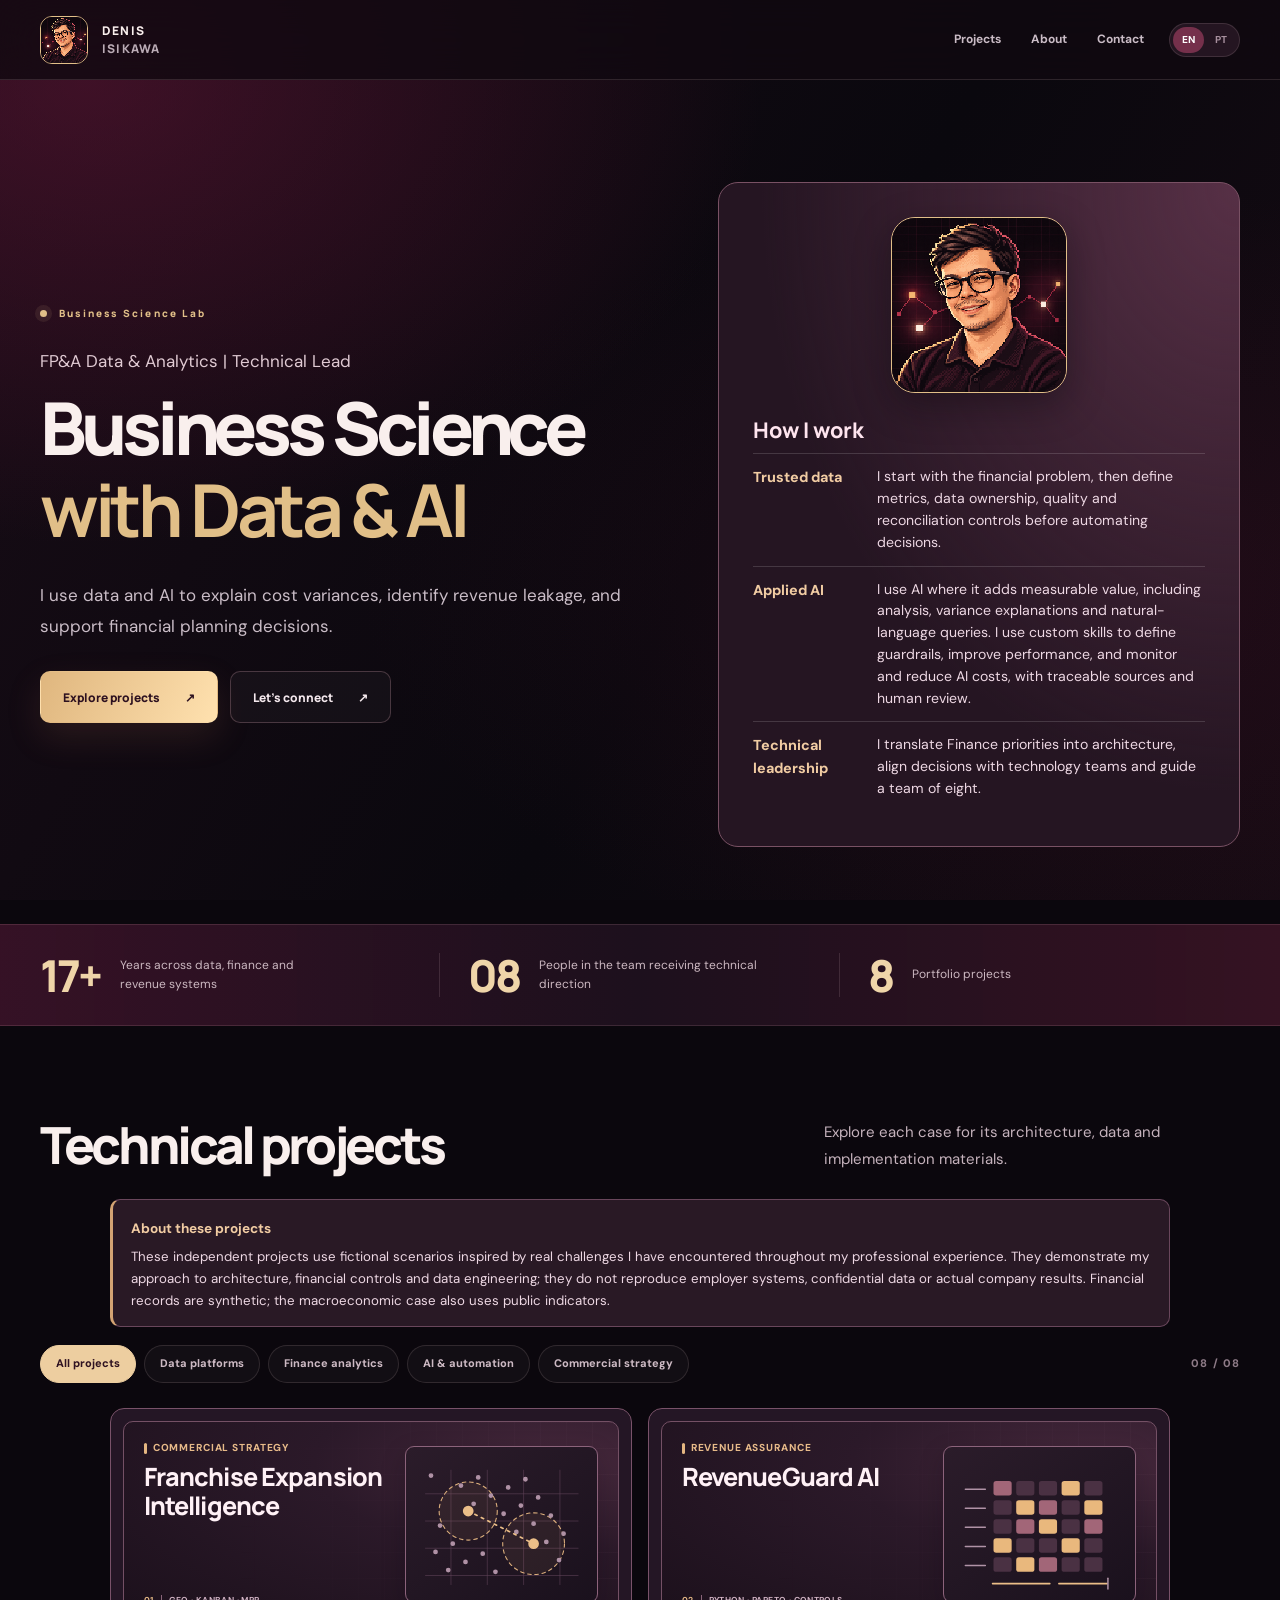
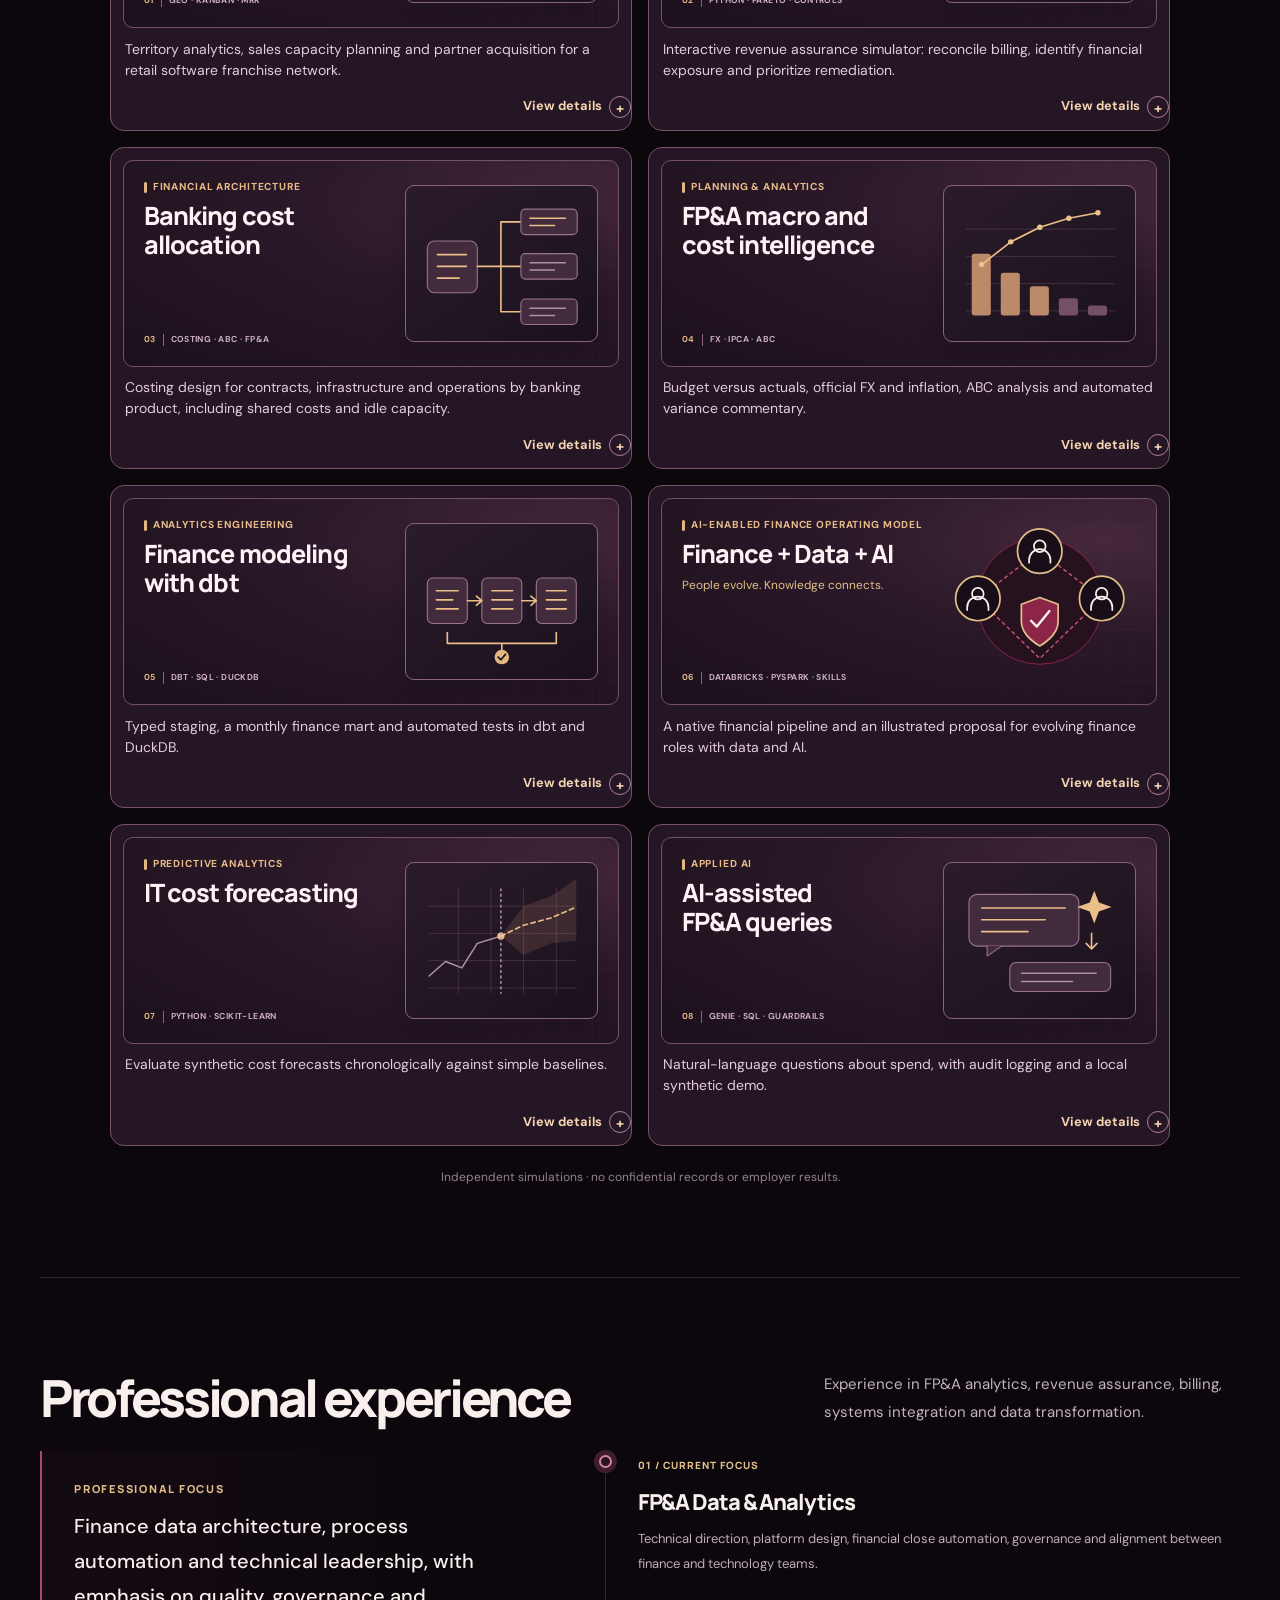
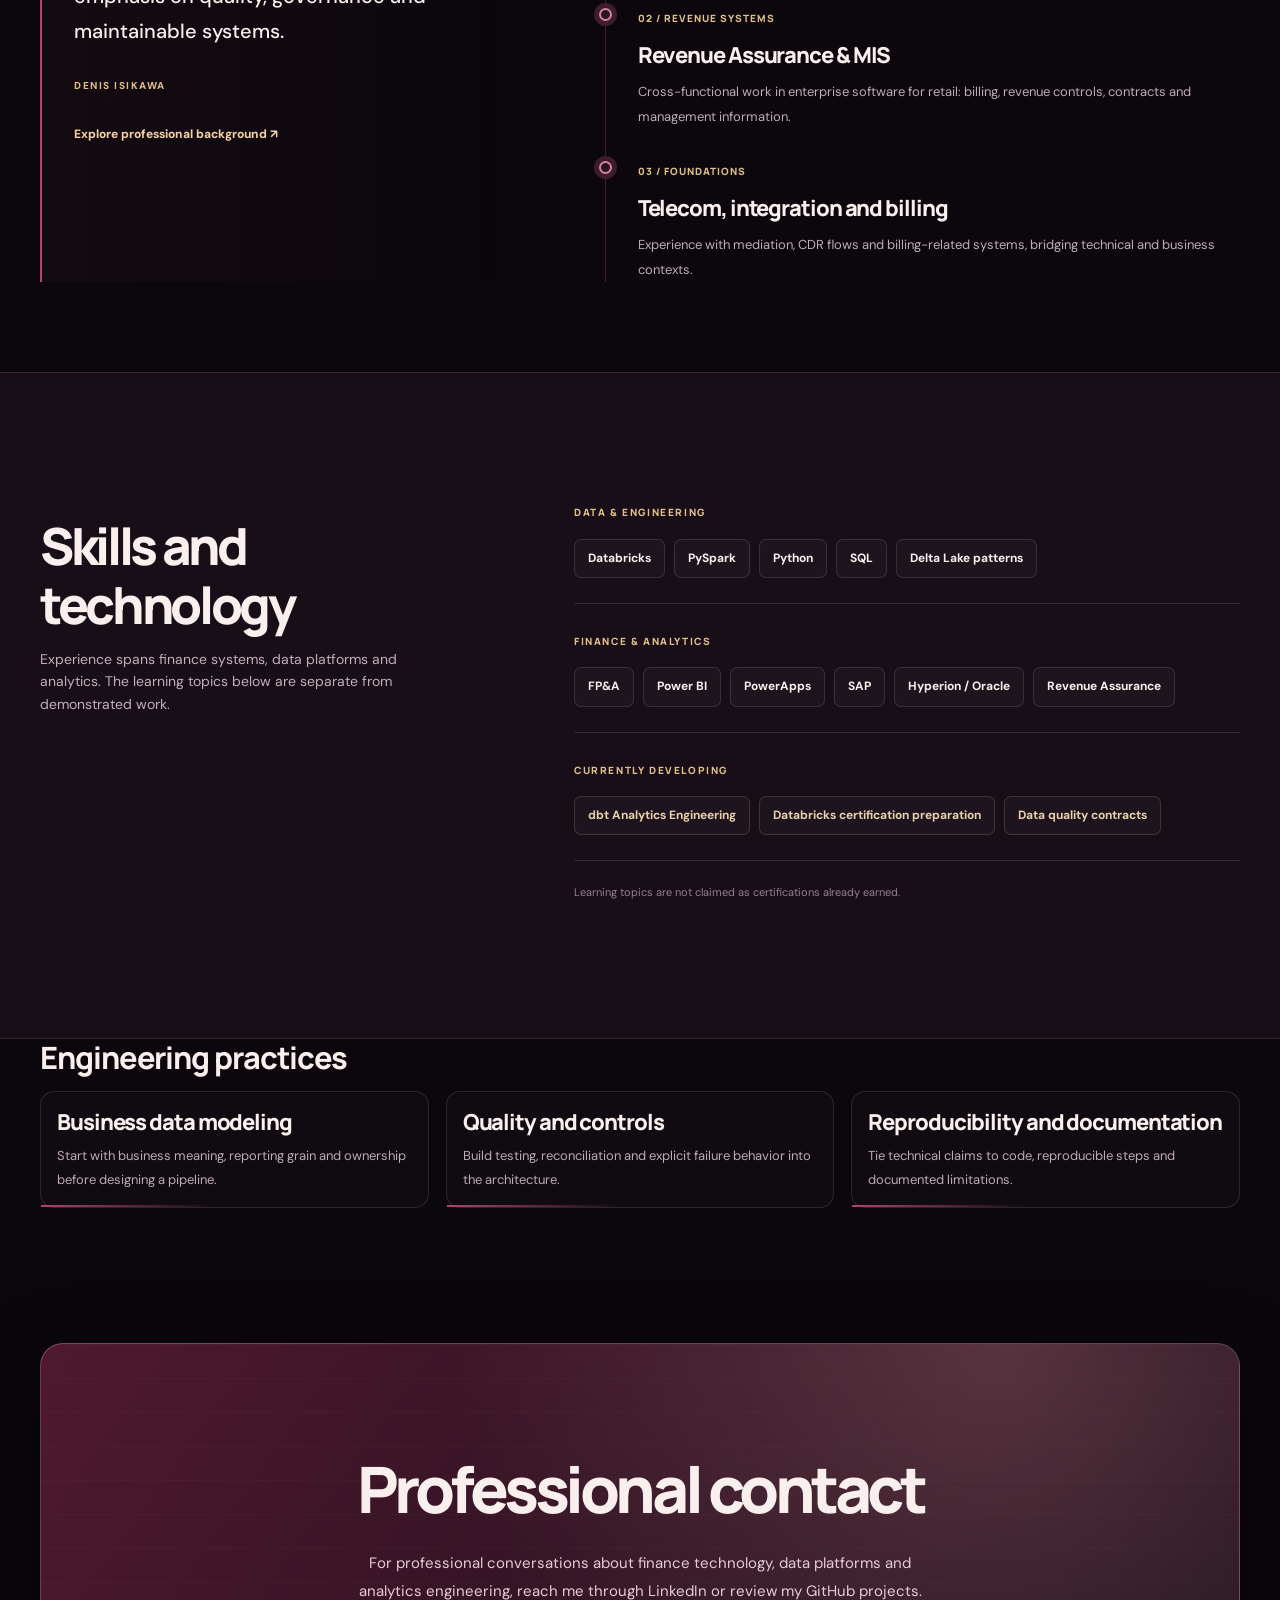
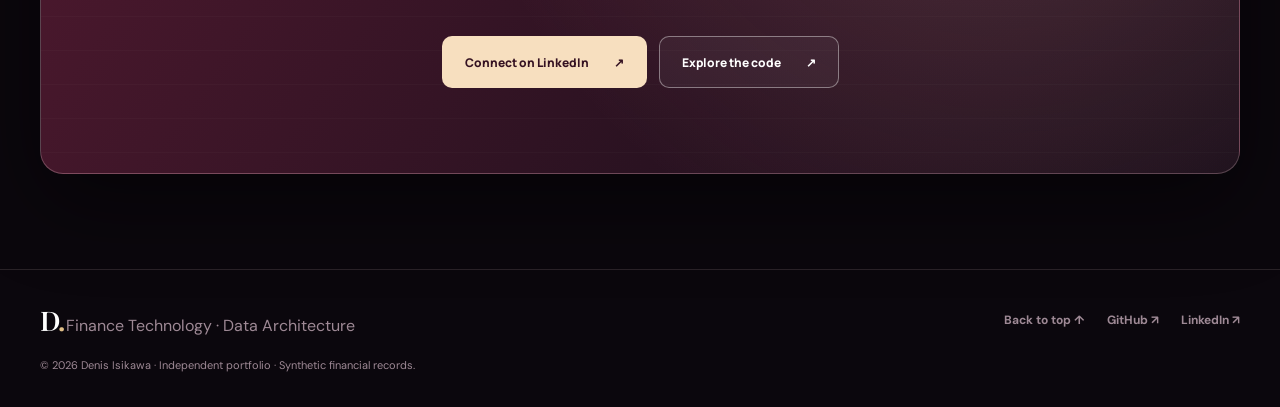
==== commit 6f67410d: "design: market Finance Evolution Lab through people, shared knowledge and AI guardrails" ====
--- a/docs/index.html
+++ b/docs/index.html
@@ -312,6 +312,8 @@
 .profile-avatar{display:block;width:176px;height:176px;max-width:100%;object-fit:cover;margin:0 auto 24px;border:1px solid var(--gold);border-radius:24px;box-shadow:0 12px 36px #0b070d66;image-rendering:pixelated}
 @media(max-width:900px){.header-inner .lang{margin-left:auto}.header-inner{gap:14px}}
 @media(max-width:420px){.header-inner{gap:8px}.brand-avatar{width:40px;height:40px;border-radius:10px}.logo{gap:8px}.logo small{font-size:11px}.profile-avatar{width:144px;height:144px;margin-bottom:20px}}
+
+#project-lakehouse .finance-cover-message{font-size:clamp(10px,2.4cqw,13px);line-height:1.45;color:#e1bf88} #project-lakehouse .cover-visual{border:0;background:transparent;box-shadow:none;padding:0} #project-lakehouse .finance-evolution-art{height:auto;background:#170e17} #project-lakehouse .finance-evolution-art::before{display:none} #project-lakehouse .finance-evolution-art img{display:block;width:100%;height:auto}
 </style>
 <script type="application/ld+json">{"@context":"https://schema.org","@type":"Person","name":"Denis Isikawa","url":"https://github.com/denisisikawa","sameAs":["https://github.com/denisisikawa","https://www.linkedin.com/in/denisisikawa"],"knowsAbout":["Finance Systems","FP&A","Databricks","Python","PySpark","SQL","Revenue Assurance","Data Architecture"]}</script>
 </head>
@@ -580,8 +582,8 @@
   <div class="project-expanded"><div class="project compact-project"><div class="art art-dbt" aria-hidden="true"><span class="big">dbt<span>.</span></span><div class="mini-flow"><span>SEED</span><i></i><span>STAGE</span><i></i><span>MART</span></div><small>SQL · TESTS · QUALITY</small></div><div class="project-content"><div class="chips"><span>dbt</span><span>DuckDB</span><span>SQL</span><span>CI</span></div><ul class="case-output"><li data-en="Synthetic costs become a typed staging view and a monthly mart in DuckDB." data-pt="Os custos sintéticos passam por uma view de staging tipada e chegam a um mart mensal no DuckDB.">Synthetic costs become a typed staging view and a monthly mart in DuckDB.</li><li data-en="Model grain is month, cost center and category. Tests cover uniqueness, required values, categories and positive monthly cost." data-pt="O grão é mês, centro de custo e categoria. Os testes cobrem unicidade, campos obrigatórios, categorias e custo mensal positivo.">Model grain is month, cost center and category. Tests cover uniqueness, required values, categories and positive monthly cost.</li></ul><div class="case-resources"><a href="https://github.com/denisisikawa/business-science-lab/tree/main/dbt-finance-lab"><span data-en="Code and documentation ↗" data-pt="Código e documentação ↗">Code and documentation ↗</span></a></div></div></div></div>
 </details>
 <details class="project-accordion" data-category="platform finance" id="project-lakehouse">
-  <summary><span class="project-cover-frame project-cover-v2"><span class="cover-layout"><span class="cover-copy"><span class="cover-kicker" data-en="AI-enabled Finance Operating Model" data-pt="Modelo Operacional Financeiro com IA">AI-enabled Finance Operating Model</span><strong class="cover-title" data-en="Finance Evolution Lab" data-pt="Finance Evolution Lab">Finance Evolution Lab</strong><span class="cover-footer"><span class="cover-index">06</span><span>DATABRICKS · PYSPARK · SKILLS</span></span></span><span class="cover-visual" aria-hidden="true"><svg viewBox="0 0 200 160" focusable="false" xmlns="http://www.w3.org/2000/svg" fill="none" stroke-linecap="round" stroke-linejoin="round"><g transform="translate(0 0)"><path d="m100 19 75 21-75 27-75-27z" fill="#50333f" stroke="#a5798c" stroke-width="1.5"/><path d="m25 40 75 27 75-27v8l-75 27-75-27z" fill="#2c1c2b" stroke="#775164" stroke-width="1"/></g><g transform="translate(0 34)"><path d="m100 19 75 21-75 27-75-27z" fill="#754f5e" stroke="#bf9ba7" stroke-width="1.5"/><path d="m25 40 75 27 75-27v8l-75 27-75-27z" fill="#2c1c2b" stroke="#775164" stroke-width="1"/></g><g transform="translate(0 68)"><path d="m100 19 75 21-75 27-75-27z" fill="#b78767" stroke="#edc18b" stroke-width="1.5"/><path d="m25 40 75 27 75-27v8l-75 27-75-27z" fill="#2c1c2b" stroke="#775164" stroke-width="1"/></g><path class="cover-gold" d="M184 34v66m-5-6 5 6 5-6"/></svg></span></span></span><span class="project-summary-copy"><span data-en="A native financial pipeline and an illustrated proposal for evolving finance roles with data and AI." data-pt="Pipeline financeiro nativo e proposta ilustrada de evolução dos papéis em finanças com dados e IA.">A native financial pipeline and an illustrated proposal for evolving finance roles with data and AI.</span></span><span class="project-summary-action"><span class="project-action-more" data-en="View details" data-pt="Ver detalhes">View details</span><span class="project-action-less" data-en="Hide details" data-pt="Fechar detalhes">Hide details</span><span class="project-summary-mark" aria-hidden="true"></span></span></summary>
-  <div class="project-expanded"><div class="project compact-project"><div class="art art-lake" aria-hidden="true"><div class="layers"><span>BRONZE</span><span>SILVER</span><span>GOLD</span></div><small>DATABRICKS · PYSPARK · SKILLS</small></div><div class="project-content"><div class="chips"><span>Databricks</span><span>PySpark</span><span>Delta Lake</span><span>Genie Code skills</span></div><ul class="case-output"><li data-en="The contract preserves transaction identity, typed amounts, rejected records and source-to-output reconciliation." data-pt="O contrato preserva a identidade da transação, valores tipados, rejeitados e conciliação entre origem e saída.">The contract preserves transaction identity, typed amounts, rejected records and source-to-output reconciliation.</li><li data-en="Local tests cover retries, credits and conflicting versions. Spark/Delta and Databricks execution have separate verification boundaries; see the README." data-pt="Testes locais cobrem reexecução, créditos e conflitos de versão. Spark/Delta e Databricks têm limites de verificação próprios; consulte o README.">Local tests cover retries, credits and conflicting versions. Spark/Delta and Databricks execution have separate verification boundaries; see the README.</li><li data-en="Follow Clara from FP&amp;A and Rafael from data through a fictional learning journey, with changing roles and specialist support." data-pt="Acompanhe Clara, de FP&amp;A, e Rafael, de dados, em uma jornada fictícia de aprendizagem, mudança de papéis e apoio especializado.">Follow Clara from FP&amp;A and Rafael from data through a fictional learning journey, with changing roles and specialist support.</li><li data-en="Three versioned skills guide business-rule evolution, maintenance and release review with Genie Code. Workspace use is not yet verified." data-pt="Três skills versionadas orientam evolução de regras, manutenção e revisão com Genie Code. O uso em workspace ainda não foi validado.">Three versioned skills guide business-rule evolution, maintenance and release review with Genie Code. Workspace use is not yet verified.</li><li data-en="The timeline and learning curve are illustrative. This independent proposal is not an employer deployment or a measured productivity result." data-pt="A linha do tempo e a curva de aprendizagem são ilustrativas. A proposta independente não representa implantação em empregador nem ganho de produtividade medido.">The timeline and learning curve are illustrative. This independent proposal is not an employer deployment or a measured productivity result.</li></ul><div class="case-resources"><a href="https://github.com/denisisikawa/business-science-lab/blob/main/databricks-pipeline-template/docs/FINANCE_EVOLUTION_STORY.md"><span data-en="Illustrated story and learning curve ↗" data-pt="História ilustrada e curva de aprendizagem ↗">Illustrated story and learning curve ↗</span></a><a href="https://github.com/denisisikawa/business-science-lab/blob/main/databricks-pipeline-template/docs/ARCHITECTURE_AND_ROLES.md"><span data-en="Architecture, roles and guardrails ↗" data-pt="Arquitetura, papéis e guardrails ↗">Architecture, roles and guardrails ↗</span></a><a href="https://github.com/denisisikawa/business-science-lab/tree/main/databricks-pipeline-template"><span data-en="Code and documentation ↗" data-pt="Código e documentação ↗">Code and documentation ↗</span></a><a href="https://github.com/denisisikawa/business-science-lab/blob/main/databricks-pipeline-template/notebooks/cost_pipeline_bronze_silver_gold.ipynb"><span data-en="Open notebook ↗" data-pt="Abrir notebook ↗">Open notebook ↗</span></a></div></div></div></div>
+  <summary><span class="project-cover-frame project-cover-v2"><span class="cover-layout"><span class="cover-copy"><span class="cover-kicker" data-en="AI-enabled Finance Operating Model" data-pt="Modelo Operacional Financeiro com IA">AI-enabled Finance Operating Model</span><strong class="cover-title" data-en="Finance + Data + AI" data-pt="Finanças + Dados + IA">Finance + Data + AI</strong><span class="finance-cover-message" data-en="People evolve. Knowledge connects." data-pt="Pessoas evoluem. O conhecimento se conecta.">People evolve. Knowledge connects.</span><span class="cover-footer"><span class="cover-index">06</span><span>DATABRICKS · PYSPARK · SKILLS</span></span></span><span class="cover-visual" aria-hidden="true"><svg viewBox="0 0 200 160" focusable="false" xmlns="http://www.w3.org/2000/svg" fill="none" stroke-linecap="round" stroke-linejoin="round"><circle cx="100" cy="80" r="65" fill="#25121e" stroke="#8c2548"/><path d="M36 77 100 28 164 77 100 139Z" stroke="#c3536c" stroke-width="1.5" stroke-dasharray="3 4"/><g fill="#170e17" stroke="#e1bf88" stroke-width="1.8"><circle cx="36" cy="77" r="23"/><circle cx="164" cy="77" r="23"/><circle cx="100" cy="28" r="23"/></g><g stroke="#f9efed" stroke-width="1.8"><circle cx="36" cy="72" r="6"/><path d="M25 89v-3a11 11 0 0 1 22 0v3"/><circle cx="164" cy="72" r="6"/><path d="M153 89v-3a11 11 0 0 1 22 0v3"/><circle cx="100" cy="23" r="6"/><path d="M89 40v-3a11 11 0 0 1 22 0v3"/></g><path d="m100 76 19 7v18c0 15-19 25-19 25s-19-10-19-25V83Z" fill="#8c2548" stroke="#e1bf88" stroke-width="1.8"/><path d="m91 100 6 6 13-16" stroke="#f9efed" stroke-width="2.5"/></svg></span></span></span><span class="project-summary-copy"><span data-en="A native financial pipeline and an illustrated proposal for evolving finance roles with data and AI." data-pt="Pipeline financeiro nativo e proposta ilustrada de evolução dos papéis em finanças com dados e IA.">A native financial pipeline and an illustrated proposal for evolving finance roles with data and AI.</span></span><span class="project-summary-action"><span class="project-action-more" data-en="View details" data-pt="Ver detalhes">View details</span><span class="project-action-less" data-en="Hide details" data-pt="Fechar detalhes">Hide details</span><span class="project-summary-mark" aria-hidden="true"></span></span></summary>
+  <div class="project-expanded"><div class="project compact-project"><div class="art finance-evolution-art"><img src="assets/finance-evolution-cover.svg" alt="Finance Evolution Lab: finanças, dados e IA, com pessoas conectadas e guardrails" loading="lazy" width="960" height="400"></div><div class="project-content"><div class="chips"><span>Databricks</span><span>PySpark</span><span>Delta Lake</span><span>Genie Code skills</span></div><ul class="case-output"><li data-en="The contract preserves transaction identity, typed amounts, rejected records and source-to-output reconciliation." data-pt="O contrato preserva a identidade da transação, valores tipados, rejeitados e conciliação entre origem e saída.">The contract preserves transaction identity, typed amounts, rejected records and source-to-output reconciliation.</li><li data-en="Local tests cover retries, credits and conflicting versions. Spark/Delta and Databricks execution have separate verification boundaries; see the README." data-pt="Testes locais cobrem reexecução, créditos e conflitos de versão. Spark/Delta e Databricks têm limites de verificação próprios; consulte o README.">Local tests cover retries, credits and conflicting versions. Spark/Delta and Databricks execution have separate verification boundaries; see the README.</li><li data-en="Follow Clara from FP&amp;A and Rafael from data through a fictional learning journey, with changing roles and specialist support." data-pt="Acompanhe Clara, de FP&amp;A, e Rafael, de dados, em uma jornada fictícia de aprendizagem, mudança de papéis e apoio especializado.">Follow Clara from FP&amp;A and Rafael from data through a fictional learning journey, with changing roles and specialist support.</li><li data-en="Three versioned skills guide business-rule evolution, maintenance and release review with Genie Code. Workspace use is not yet verified." data-pt="Três skills versionadas orientam evolução de regras, manutenção e revisão com Genie Code. O uso em workspace ainda não foi validado.">Three versioned skills guide business-rule evolution, maintenance and release review with Genie Code. Workspace use is not yet verified.</li><li data-en="The timeline and learning curve are illustrative. This independent proposal is not an employer deployment or a measured productivity result." data-pt="A linha do tempo e a curva de aprendizagem são ilustrativas. A proposta independente não representa implantação em empregador nem ganho de produtividade medido.">The timeline and learning curve are illustrative. This independent proposal is not an employer deployment or a measured productivity result.</li></ul><div class="case-resources"><a href="https://github.com/denisisikawa/business-science-lab/blob/main/databricks-pipeline-template/docs/FINANCE_EVOLUTION_STORY.md"><span data-en="Illustrated story and learning curve ↗" data-pt="História ilustrada e curva de aprendizagem ↗">Illustrated story and learning curve ↗</span></a><a href="https://github.com/denisisikawa/business-science-lab/blob/main/databricks-pipeline-template/docs/ARCHITECTURE_AND_ROLES.md"><span data-en="Architecture, roles and guardrails ↗" data-pt="Arquitetura, papéis e guardrails ↗">Architecture, roles and guardrails ↗</span></a><a href="https://github.com/denisisikawa/business-science-lab/tree/main/databricks-pipeline-template"><span data-en="Code and documentation ↗" data-pt="Código e documentação ↗">Code and documentation ↗</span></a><a href="https://github.com/denisisikawa/business-science-lab/blob/main/databricks-pipeline-template/notebooks/cost_pipeline_bronze_silver_gold.ipynb"><span data-en="Open notebook ↗" data-pt="Abrir notebook ↗">Open notebook ↗</span></a></div></div></div></div>
 </details>
 <details class="project-accordion" data-category="finance" id="project-forecast">
   <summary><span class="project-cover-frame project-cover-v2"><span class="cover-layout"><span class="cover-copy"><span class="cover-kicker" data-en="Predictive analytics" data-pt="Analytics preditivo">Predictive analytics</span><strong class="cover-title" data-en="IT cost forecasting" data-pt="Previsão de custos de TI">IT cost forecasting</strong><span class="cover-footer"><span class="cover-index">07</span><span>PYTHON · SCIKIT-LEARN</span></span></span><span class="cover-visual" aria-hidden="true"><svg viewBox="0 0 200 160" focusable="false" xmlns="http://www.w3.org/2000/svg" fill="none" stroke-linecap="round" stroke-linejoin="round"><g class="cover-gridlines"><path d="M20 42H182M20 72H182M20 102H182M20 132H182M52 22v116M88 22v116M124 22v116M160 22v116"/></g><path d="M99 75 124 42 154 31 182 12V80L154 83 124 96 99 75Z" fill="#bd886b" opacity=".18"/><path class="cover-muted" d="M20 119 38 103 56 110 73 83 99 75"/><path class="cover-gold" d="M99 75 124 63 154 55 182 43" stroke-width="2.6" stroke-dasharray="5 4"/><circle cx="99" cy="75" r="4" fill="#edc18b"/><path class="cover-muted" d="M99 23v115" stroke-dasharray="2 4"/></svg></span></span></span><span class="project-summary-copy"><span data-en="Evaluate synthetic cost forecasts chronologically against simple baselines." data-pt="Avaliação temporal de previsões de custos sintéticos contra referências simples.">Evaluate synthetic cost forecasts chronologically against simple baselines.</span></span><span class="project-summary-action"><span class="project-action-more" data-en="View details" data-pt="Ver detalhes">View details</span><span class="project-action-less" data-en="Hide details" data-pt="Fechar detalhes">Hide details</span><span class="project-summary-mark" aria-hidden="true"></span></span></summary>
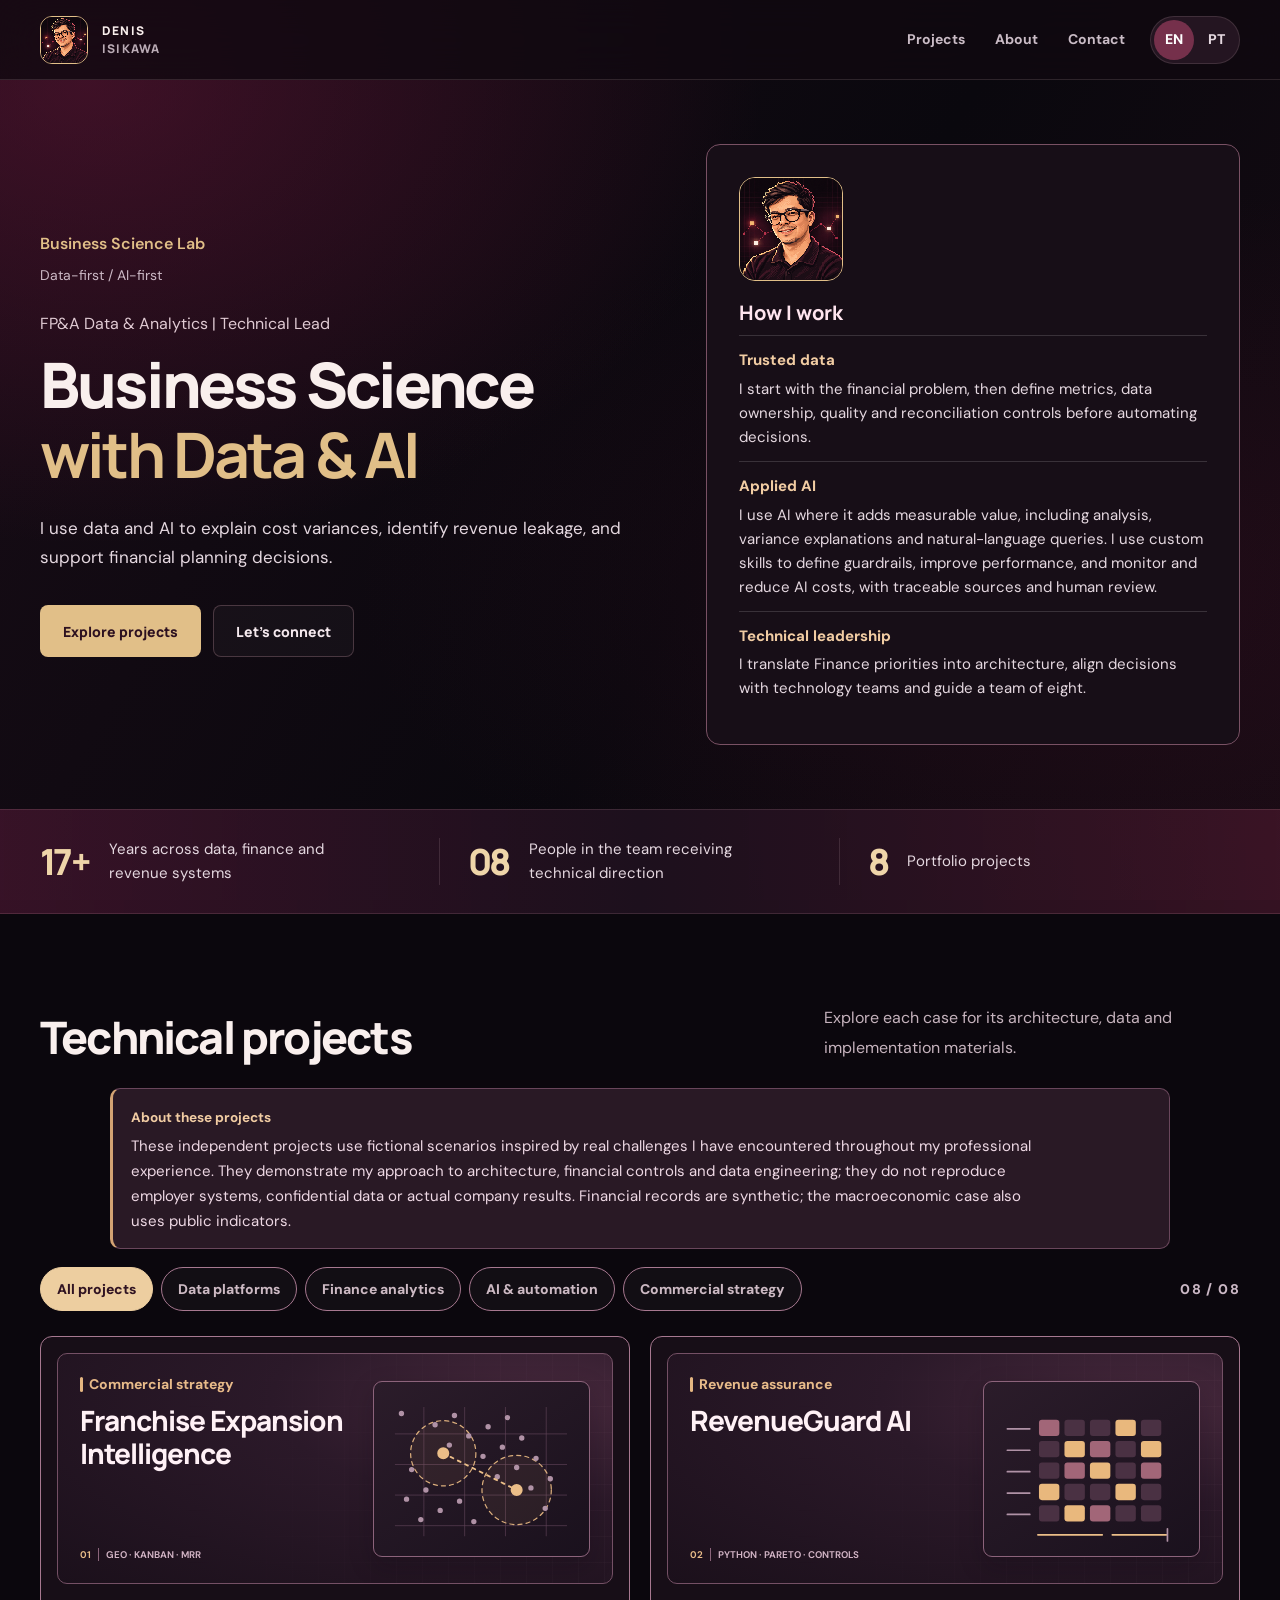
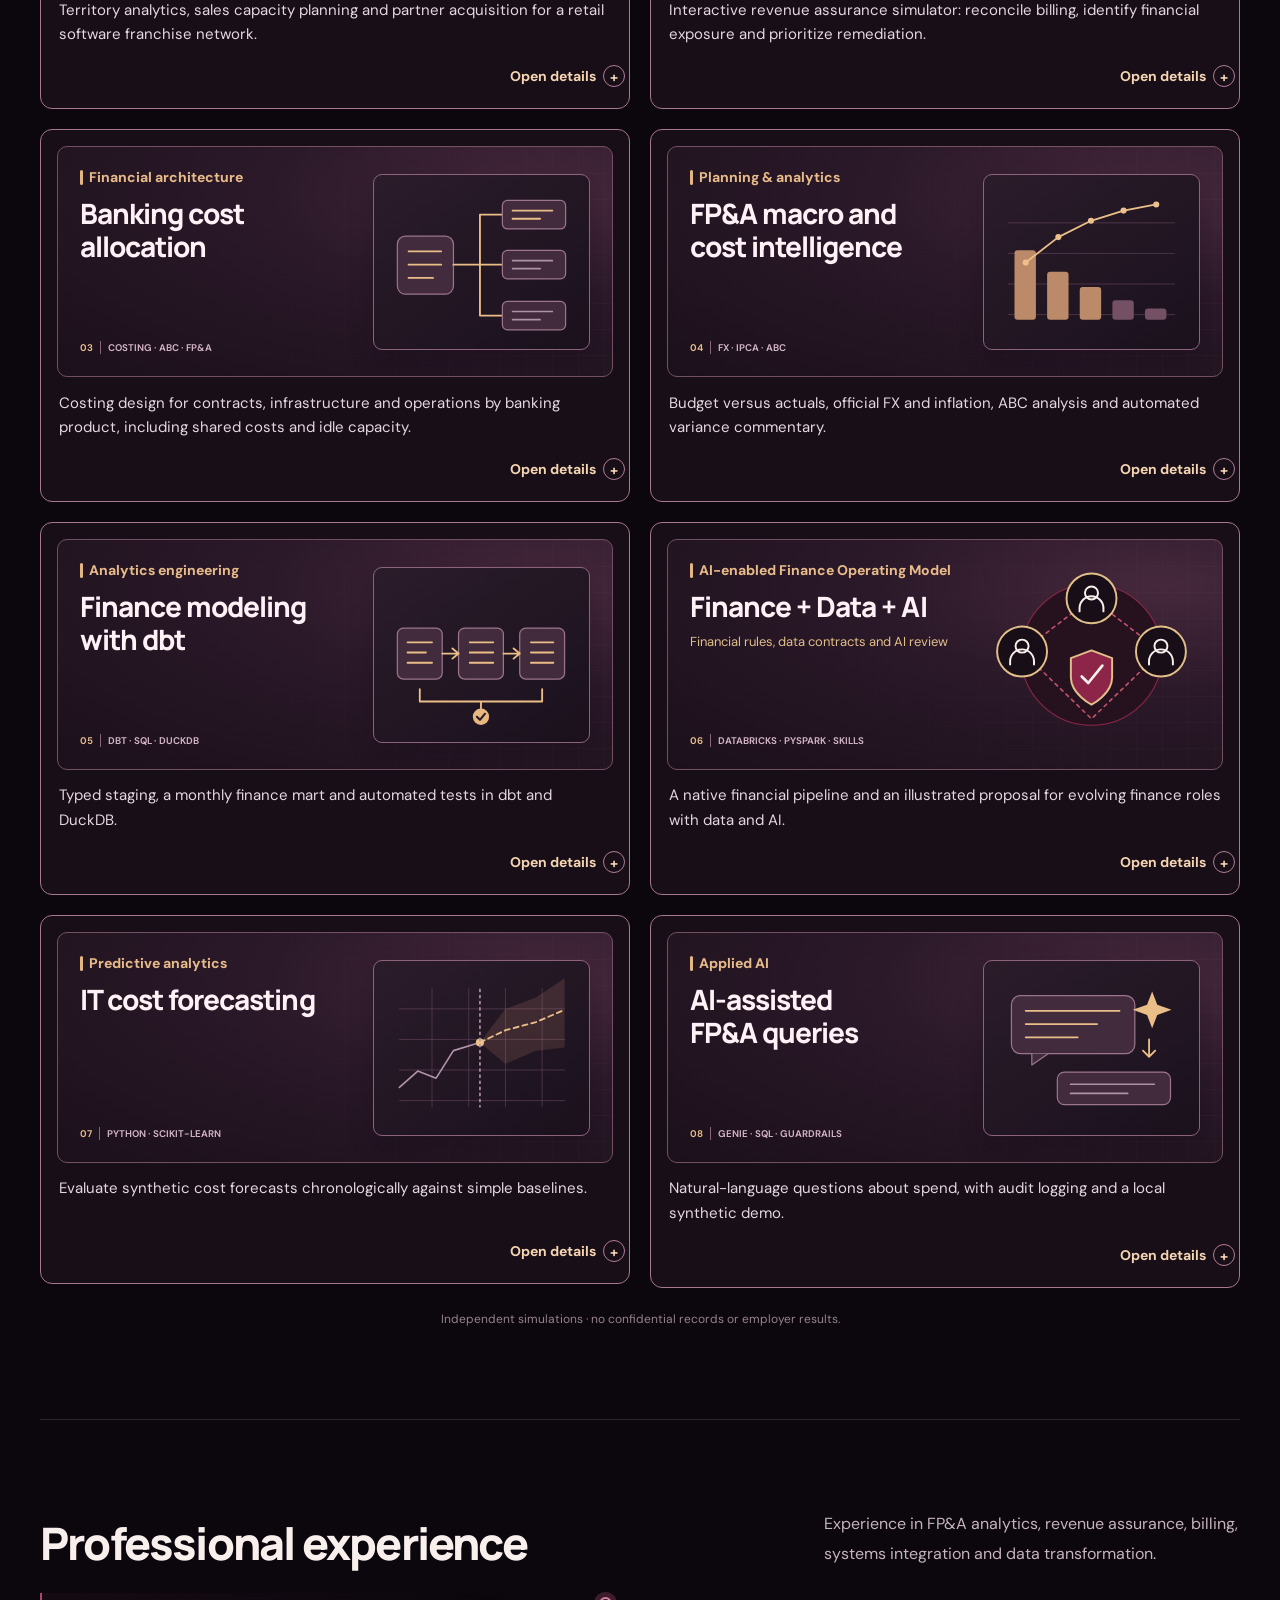
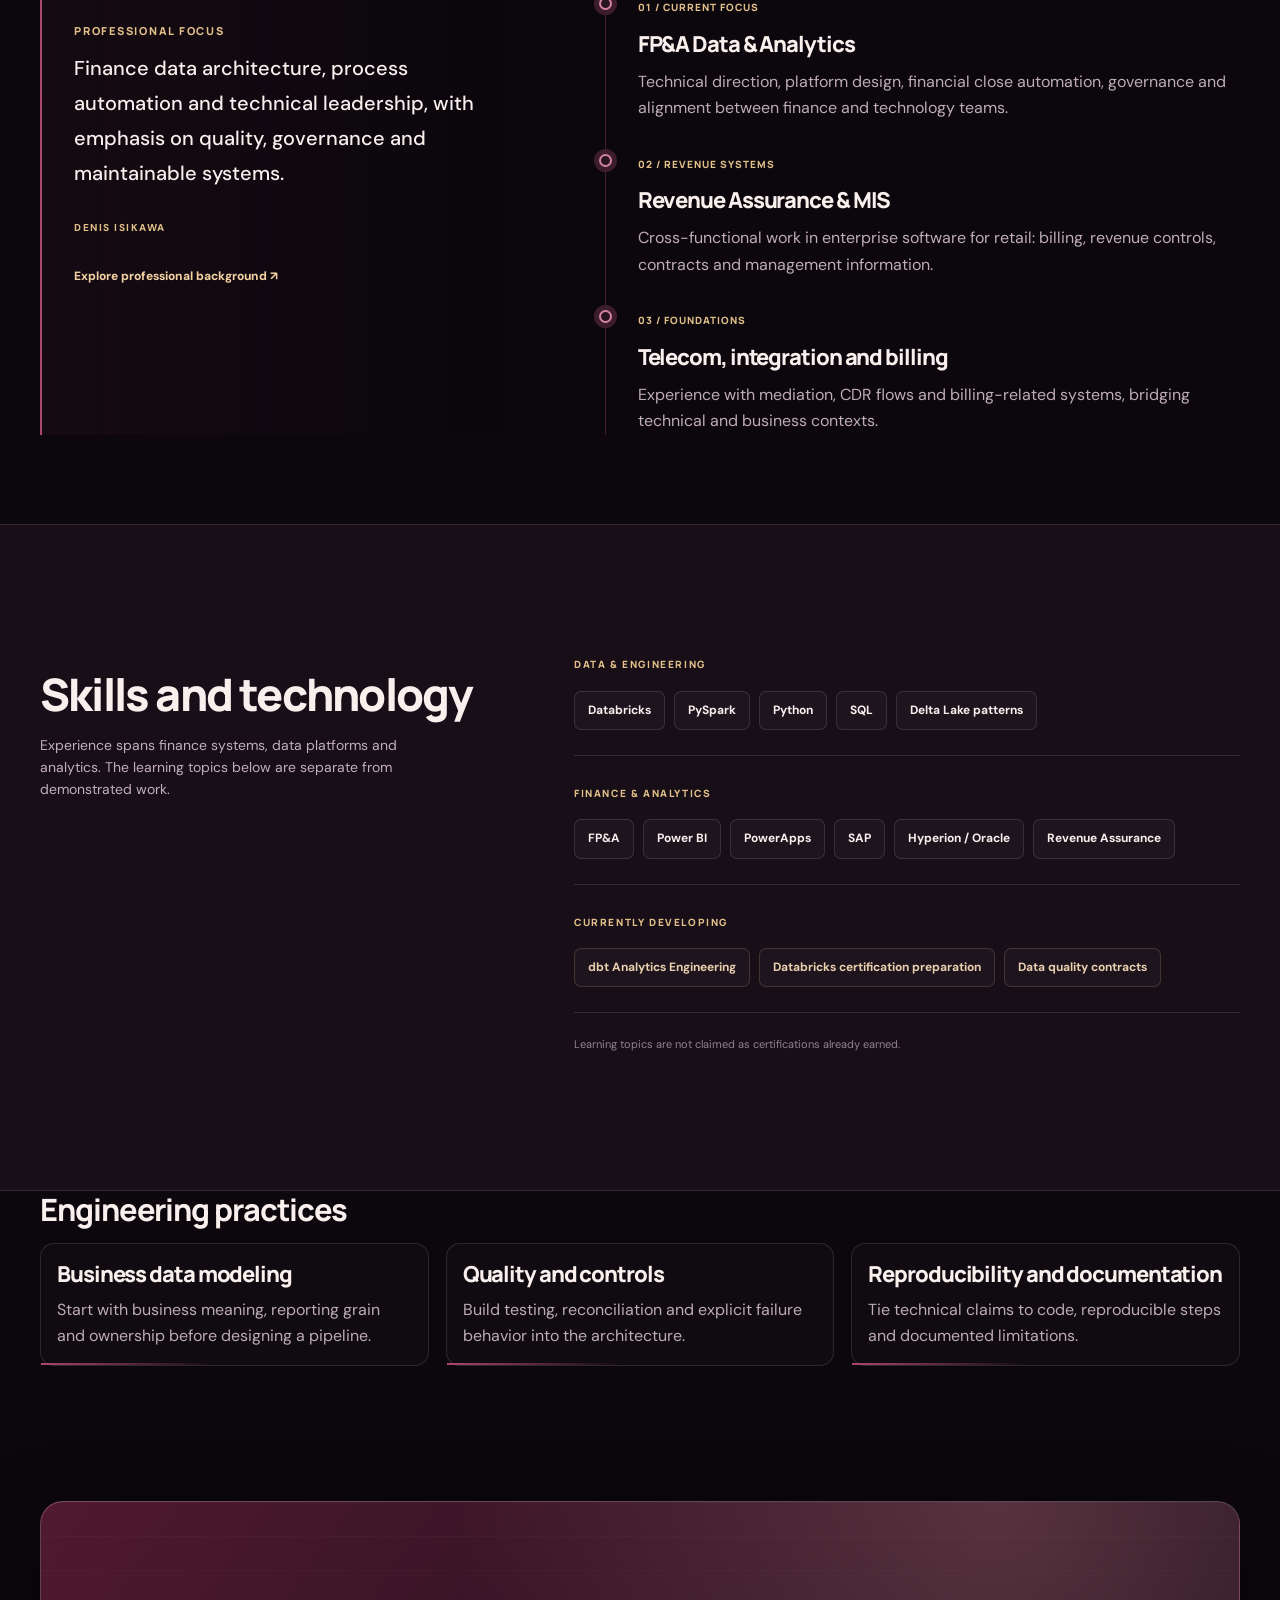
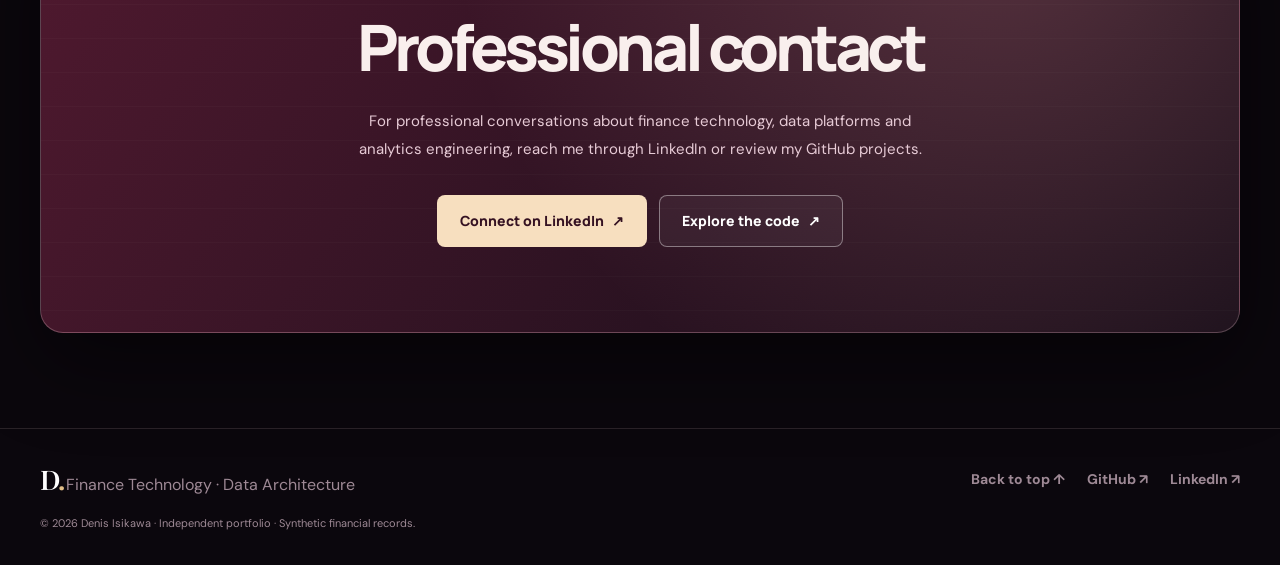
==== commit 21423a71: "Refine portfolio hierarchy, responsive diagrams and project documentation" ====
--- a/docs/index.html
+++ b/docs/index.html
@@ -9,6 +9,7 @@
 <meta property="og:title" content="Denis Isikawa | Business Science with Data &amp; AI">
 <meta property="og:description" content="I use data and AI to explain cost variances, identify revenue leakage, and support financial planning decisions.">
 <title>Denis Isikawa | Business Science with Data &amp; AI</title>
+<link rel="canonical" href="https://denisisikawa.github.io/business-science-lab/">
 <link rel="icon" href="favicon.svg" type="image/svg+xml">
 <link rel="icon" href="favicon-32.png" type="image/png" sizes="32x32">
 <link rel="apple-touch-icon" href="apple-touch-icon.png" sizes="180x180">
@@ -315,11 +316,11 @@
 
 #project-lakehouse .finance-cover-message{font-size:clamp(10px,2.4cqw,13px);line-height:1.45;color:#e1bf88} #project-lakehouse .cover-visual{border:0;background:transparent;box-shadow:none;padding:0} #project-lakehouse .finance-evolution-art{height:auto;background:#170e17} #project-lakehouse .finance-evolution-art::before{display:none} #project-lakehouse .finance-evolution-art img{display:block;width:100%;height:auto}
 </style>
+<link rel="stylesheet" href="portfolio-refinement.css">
 <script type="application/ld+json">{"@context":"https://schema.org","@type":"Person","name":"Denis Isikawa","url":"https://github.com/denisisikawa","sameAs":["https://github.com/denisisikawa","https://www.linkedin.com/in/denisisikawa"],"knowsAbout":["Finance Systems","FP&A","Databricks","Python","PySpark","SQL","Revenue Assurance","Data Architecture"]}</script>
 </head>
 <body>
 <a class="skip" href="#main" data-en="Skip to content" data-pt="Ir para o conteúdo">Skip to content</a>
-<div id="progress" aria-hidden="true"></div>
 <header class="header">
 <div class="wrap header-inner">
 <a class="logo" href="#top" aria-label="Denis Isikawa home"><img class="brand-avatar" src="assets/identity/denis-avatar-96.png" width="48" height="48" alt=""><small>DENIS<span>ISIKAWA</span></small></a>
@@ -338,10 +339,11 @@
 <section id="top" class="hero wrap">
 <div class="hero-text">
 <div class="eyebrow">Business Science Lab</div>
+<p class="operating-principles">Data-first / AI-first</p>
 <p class="hello" data-en="FP&A Data & Analytics | Technical Lead" data-pt="FP&A Data & Analytics | Liderança técnica">FP&A Data & Analytics | Technical Lead</p>
 <h1><span data-en="Business Science" data-pt="Ciência de Negócios">Business Science</span><br><span class="hero-special" data-en="with Data &amp; AI" data-pt="com Dados e IA">with Data &amp; AI</span></h1>
 <p class="hero-lead" data-en="I use data and AI to explain cost variances, identify revenue leakage, and support financial planning decisions." data-pt="Uso dados e IA para explicar variações de custos, identificar perdas de receita e apoiar decisões de planejamento financeiro.">I use data and AI to explain cost variances, identify revenue leakage, and support financial planning decisions.</p>
-<div class="buttons"><a href="#work" class="btn btn-gold"><span data-en="Explore projects" data-pt="Explorar projetos">Explore projects</span><span>↗</span></a><a href="https://www.linkedin.com/in/denisisikawa" target="_blank" rel="noopener noreferrer" class="btn btn-outline"><span data-en="Let's connect" data-pt="Vamos conversar">Let's connect</span><span>↗</span></a></div>
+<div class="buttons"><a href="#work" class="btn btn-gold"><span data-en="Explore projects" data-pt="Explorar projetos">Explore projects</span></a><a href="https://www.linkedin.com/in/denisisikawa" target="_blank" rel="noopener noreferrer" class="btn btn-outline"><span data-en="Let's connect" data-pt="Vamos conversar">Let's connect</span></a></div>
 </div>
 <aside class="professional-profile" aria-labelledby="professional-profile-title">
   <img class="profile-avatar" src="assets/identity/denis-avatar-480.png" width="176" height="176" alt="Denis Isikawa — pixel art" decoding="async" fetchpriority="high">
@@ -366,7 +368,7 @@
 <div class="filters reveal" role="group" aria-label="Project categories"><button type="button" class="filter" data-filter="all" aria-pressed="true" data-en="All projects" data-pt="Todos">All projects</button><button type="button" class="filter" data-filter="platform" aria-pressed="false" data-en="Data platforms" data-pt="Plataformas de dados">Data platforms</button><button type="button" class="filter" data-filter="finance" aria-pressed="false" data-en="Finance analytics" data-pt="Analytics financeiro">Finance analytics</button><button type="button" class="filter" data-filter="ai" aria-pressed="false" data-en="AI & automation" data-pt="IA e automação">AI & automation</button><button type="button" class="filter" data-filter="commercial" aria-pressed="false" data-en="Commercial strategy" data-pt="Estratégia comercial">Commercial strategy</button><span class="count" id="projectCount" aria-live="polite">08 / 08</span></div>
 <div class="project-accordions">
 <details class="project-accordion" data-category="commercial finance" id="project-franchise-expansion">
-<summary><span class="project-cover-frame project-cover-v2"><span class="cover-layout"><span class="cover-copy"><span class="cover-kicker" data-en="Commercial strategy" data-pt="Estratégia comercial">Commercial strategy</span><strong class="cover-title">Franchise Expansion Intelligence</strong><span class="cover-footer"><span class="cover-index">01</span><span>GEO · KANBAN · MRR</span></span></span><span class="cover-visual" aria-hidden="true"><svg viewBox="0 0 200 160" focusable="false" xmlns="http://www.w3.org/2000/svg" fill="none" stroke-linecap="round" stroke-linejoin="round"><g class="cover-gridlines"><path d="M16 46H184M16 76H184M16 106H184M16 136H184M44 20V146M84 20V146M124 20V146M164 20V146"/></g><g class="cover-zone"><circle cx="63" cy="65" r="32"/><circle cx="135" cy="101" r="34"/></g><g class="cover-muted" fill="currentColor"><circle cx="22" cy="26" r="1.8"/><circle cx="69" cy="57" r="1.8"/><circle cx="116" cy="88" r="1.8"/><circle cx="163" cy="119" r="1.8"/><circle cx="55" cy="37" r="1.8"/><circle cx="102" cy="68" r="1.8"/><circle cx="149" cy="99" r="1.8"/><circle cx="41" cy="130" r="1.8"/><circle cx="88" cy="48" r="1.8"/><circle cx="135" cy="79" r="1.8"/><circle cx="27" cy="110" r="1.8"/><circle cx="74" cy="28" r="1.8"/><circle cx="121" cy="59" r="1.8"/><circle cx="168" cy="90" r="1.8"/><circle cx="60" cy="121" r="1.8"/><circle cx="107" cy="39" r="1.8"/><circle cx="154" cy="70" r="1.8"/><circle cx="46" cy="101" r="1.8"/><circle cx="93" cy="132" r="1.8"/><circle cx="140" cy="50" r="1.8"/><circle cx="32" cy="81" r="1.8"/><circle cx="79" cy="112" r="1.8"/><circle cx="126" cy="30" r="1.8"/></g><g class="cover-gold"><circle cx="63" cy="65" r="5" fill="currentColor"/><circle cx="135" cy="101" r="5" fill="currentColor"/><path d="M63 65 135 101" stroke-dasharray="3 5"/></g></svg></span></span></span><span class="project-summary-copy"><span data-en="Territory analytics, sales capacity planning and partner acquisition for a retail software franchise network." data-pt="Inteligência territorial, dimensionamento comercial e aquisição de parceiros para uma rede de franquias de software de varejo.">Territory analytics, sales capacity planning and partner acquisition for a retail software franchise network.</span></span><span class="project-summary-action"><span class="project-action-more" data-en="View details" data-pt="Ver detalhes">View details</span><span class="project-action-less" data-en="Hide details" data-pt="Fechar detalhes">Hide details</span><span class="project-summary-mark" aria-hidden="true"></span></span></summary>
+<summary><span class="project-cover-frame project-cover-v2"><span class="cover-layout"><span class="cover-copy"><span class="cover-kicker" data-en="Commercial strategy" data-pt="Estratégia comercial">Commercial strategy</span><strong class="cover-title">Franchise Expansion Intelligence</strong><span class="cover-footer"><span class="cover-index">01</span><span>GEO · KANBAN · MRR</span></span></span><span class="cover-visual" aria-hidden="true"><svg viewBox="0 0 200 160" focusable="false" xmlns="http://www.w3.org/2000/svg" fill="none" stroke-linecap="round" stroke-linejoin="round"><g class="cover-gridlines"><path d="M16 46H184M16 76H184M16 106H184M16 136H184M44 20V146M84 20V146M124 20V146M164 20V146"/></g><g class="cover-zone"><circle cx="63" cy="65" r="32"/><circle cx="135" cy="101" r="34"/></g><g class="cover-muted" fill="currentColor"><circle cx="22" cy="26" r="1.8"/><circle cx="69" cy="57" r="1.8"/><circle cx="116" cy="88" r="1.8"/><circle cx="163" cy="119" r="1.8"/><circle cx="55" cy="37" r="1.8"/><circle cx="102" cy="68" r="1.8"/><circle cx="149" cy="99" r="1.8"/><circle cx="41" cy="130" r="1.8"/><circle cx="88" cy="48" r="1.8"/><circle cx="135" cy="79" r="1.8"/><circle cx="27" cy="110" r="1.8"/><circle cx="74" cy="28" r="1.8"/><circle cx="121" cy="59" r="1.8"/><circle cx="168" cy="90" r="1.8"/><circle cx="60" cy="121" r="1.8"/><circle cx="107" cy="39" r="1.8"/><circle cx="154" cy="70" r="1.8"/><circle cx="46" cy="101" r="1.8"/><circle cx="93" cy="132" r="1.8"/><circle cx="140" cy="50" r="1.8"/><circle cx="32" cy="81" r="1.8"/><circle cx="79" cy="112" r="1.8"/><circle cx="126" cy="30" r="1.8"/></g><g class="cover-gold"><circle cx="63" cy="65" r="5" fill="currentColor"/><circle cx="135" cy="101" r="5" fill="currentColor"/><path d="M63 65 135 101" stroke-dasharray="3 5"/></g></svg></span></span></span><span class="project-summary-copy"><span data-en="Territory analytics, sales capacity planning and partner acquisition for a retail software franchise network." data-pt="Inteligência territorial, dimensionamento comercial e aquisição de parceiros para uma rede de franquias de software de varejo.">Territory analytics, sales capacity planning and partner acquisition for a retail software franchise network.</span></span><span class="project-summary-action"><span class="project-action-more" data-en="Open details" data-pt="Abrir detalhes">Open details</span><span class="project-action-less" data-en="Close details" data-pt="Fechar detalhes">Close details</span><span class="project-summary-mark" aria-hidden="true"></span></span></summary>
 <div class="project-expanded"><section class="case-content" aria-labelledby="franchise-title"><h3 id="franchise-title">Franchise Expansion Intelligence — <span data-en="Territory Analytics &amp; Partner Acquisition" data-pt="Inteligência territorial e aquisição de parceiros">Territory Analytics &amp; Partner Acquisition</span></h3>
 <span class="rg-case-status" data-en="Interactive sandbox v0.2 · Network governance planned" data-pt="Sandbox interativo v0.2 · Governança da rede planejada">Interactive sandbox v0.2 · Network governance planned</span>
 <p class="rg-case-intro" data-en="A fictional retail software vendor evaluates local software houses as franchisees or channel partners, linking the acquisition pipeline to the territory's potential retail customers, sales team capacity and projected recurring revenue. The case is inspired by practical challenges in retail software distribution." data-pt="Uma fornecedora fictícia de software para varejo avalia software houses regionais como franqueadas ou parceiras comerciais, conectando o funil de aquisição ao potencial de clientes varejistas, à capacidade da equipe de vendas e à projeção de receita recorrente. O case é inspirado em desafios práticos de distribuição de software para varejo.">A fictional retail software vendor evaluates local software houses as franchisees or channel partners, linking the acquisition pipeline to the territory's potential retail customers, sales team capacity and projected recurring revenue. The case is inspired by practical challenges in retail software distribution.</p>
@@ -381,7 +383,7 @@
 <div class="rg-links"><a class="btn btn-gold" href="./franchise-expansion-sandbox/" target="_blank" rel="noopener noreferrer"><span data-en="Open interactive sandbox" data-pt="Abrir sandbox interativo">Open interactive sandbox</span> ↗</a><a class="btn btn-outline" href="https://github.com/denisisikawa/business-science-lab/tree/main/franchise-expansion-lab" target="_blank" rel="noopener noreferrer"><span data-en="Project &amp; methodology" data-pt="Projeto e metodologia">Project &amp; methodology</span> ↗</a><a class="btn btn-outline" href="https://github.com/denisisikawa/business-science-lab/blob/main/franchise-expansion-lab/docs/franchise-network-governance.md" target="_blank" rel="noopener noreferrer"><span data-en="Governance &amp; ROI design" data-pt="Governança e desenho do ROI">Governance &amp; ROI design</span> ↗</a></div>
 <p class="rg-fineprint" data-en="All locations, retailers, partners and financial projections are synthetic. Staffing and conversion are scenario assumptions informed by general benchmarks, not a validated franchise-specific average. Governance, incentives and territory-transfer ROI are documented future capabilities, not operational features." data-pt="Todas as localizações, empresas, clientes e projeções financeiras são sintéticas. Capacidade e conversão são premissas de cenário informadas por benchmarks gerais, não uma média validada de franquias. Governança, incentivos e ROI de transferência são evoluções documentadas, ainda não operacionais.">All locations, retailers, partners and financial projections are synthetic. Staffing and conversion are scenario assumptions informed by general benchmarks, not a validated franchise-specific average. Governance, incentives and territory-transfer ROI are documented future capabilities, not operational features.</p></section></div></details>
 <details class="project-accordion" data-category="platform finance" id="project-revenueguard">
-<summary><span class="project-cover-frame project-cover-v2"><span class="cover-layout"><span class="cover-copy"><span class="cover-kicker" data-en="Revenue assurance" data-pt="Controles de receita">Revenue assurance</span><strong class="cover-title">RevenueGuard AI</strong><span class="cover-footer"><span class="cover-index">02</span><span>PYTHON · PARETO · CONTROLS</span></span></span><span class="cover-visual" aria-hidden="true"><svg viewBox="0 0 200 160" focusable="false" xmlns="http://www.w3.org/2000/svg" fill="none" stroke-linecap="round" stroke-linejoin="round"><g class="cover-muted"><path d="M18 41H40M18 62H40M18 83H40M18 104H40M18 125H40"/></g><rect x="49" y="32" width="20" height="16" rx="3" fill="#a26678"/><rect x="74" y="32" width="20" height="16" rx="3" fill="#4a3143"/><rect x="99" y="32" width="20" height="16" rx="3" fill="#4a3143"/><rect x="124" y="32" width="20" height="16" rx="3" fill="#e9b87d"/><rect x="149" y="32" width="20" height="16" rx="3" fill="#4a3143"/><rect x="49" y="53" width="20" height="16" rx="3" fill="#4a3143"/><rect x="74" y="53" width="20" height="16" rx="3" fill="#e9b87d"/><rect x="99" y="53" width="20" height="16" rx="3" fill="#a26678"/><rect x="124" y="53" width="20" height="16" rx="3" fill="#4a3143"/><rect x="149" y="53" width="20" height="16" rx="3" fill="#e9b87d"/><rect x="49" y="74" width="20" height="16" rx="3" fill="#4a3143"/><rect x="74" y="74" width="20" height="16" rx="3" fill="#a26678"/><rect x="99" y="74" width="20" height="16" rx="3" fill="#e9b87d"/><rect x="124" y="74" width="20" height="16" rx="3" fill="#4a3143"/><rect x="149" y="74" width="20" height="16" rx="3" fill="#a26678"/><rect x="49" y="95" width="20" height="16" rx="3" fill="#e9b87d"/><rect x="74" y="95" width="20" height="16" rx="3" fill="#4a3143"/><rect x="99" y="95" width="20" height="16" rx="3" fill="#4a3143"/><rect x="124" y="95" width="20" height="16" rx="3" fill="#e9b87d"/><rect x="149" y="95" width="20" height="16" rx="3" fill="#4a3143"/><rect x="49" y="116" width="20" height="16" rx="3" fill="#4a3143"/><rect x="74" y="116" width="20" height="16" rx="3" fill="#e9b87d"/><rect x="99" y="116" width="20" height="16" rx="3" fill="#a26678"/><rect x="124" y="116" width="20" height="16" rx="3" fill="#4a3143"/><rect x="149" y="116" width="20" height="16" rx="3" fill="#4a3143"/><path class="cover-gold" d="M48 145H111M121 145H174" stroke-width="3"/><path class="cover-muted" d="M175 139v12"/></svg></span></span></span><span class="project-summary-copy"><span data-en="Interactive revenue assurance simulator: reconcile billing, identify financial exposure and prioritize remediation." data-pt="Simulador interativo de Revenue Assurance: conciliação de faturamento, exposição financeira e priorização de correções.">Interactive revenue assurance simulator: reconcile billing, identify financial exposure and prioritize remediation.</span></span><span class="project-summary-action"><span class="project-action-more" data-en="View details" data-pt="Ver detalhes">View details</span><span class="project-action-less" data-en="Hide details" data-pt="Fechar detalhes">Hide details</span><span class="project-summary-mark" aria-hidden="true"></span></span></summary>
+<summary><span class="project-cover-frame project-cover-v2"><span class="cover-layout"><span class="cover-copy"><span class="cover-kicker" data-en="Revenue assurance" data-pt="Controles de receita">Revenue assurance</span><strong class="cover-title">RevenueGuard AI</strong><span class="cover-footer"><span class="cover-index">02</span><span>PYTHON · PARETO · CONTROLS</span></span></span><span class="cover-visual" aria-hidden="true"><svg viewBox="0 0 200 160" focusable="false" xmlns="http://www.w3.org/2000/svg" fill="none" stroke-linecap="round" stroke-linejoin="round"><g class="cover-muted"><path d="M18 41H40M18 62H40M18 83H40M18 104H40M18 125H40"/></g><rect x="49" y="32" width="20" height="16" rx="3" fill="#a26678"/><rect x="74" y="32" width="20" height="16" rx="3" fill="#4a3143"/><rect x="99" y="32" width="20" height="16" rx="3" fill="#4a3143"/><rect x="124" y="32" width="20" height="16" rx="3" fill="#e9b87d"/><rect x="149" y="32" width="20" height="16" rx="3" fill="#4a3143"/><rect x="49" y="53" width="20" height="16" rx="3" fill="#4a3143"/><rect x="74" y="53" width="20" height="16" rx="3" fill="#e9b87d"/><rect x="99" y="53" width="20" height="16" rx="3" fill="#a26678"/><rect x="124" y="53" width="20" height="16" rx="3" fill="#4a3143"/><rect x="149" y="53" width="20" height="16" rx="3" fill="#e9b87d"/><rect x="49" y="74" width="20" height="16" rx="3" fill="#4a3143"/><rect x="74" y="74" width="20" height="16" rx="3" fill="#a26678"/><rect x="99" y="74" width="20" height="16" rx="3" fill="#e9b87d"/><rect x="124" y="74" width="20" height="16" rx="3" fill="#4a3143"/><rect x="149" y="74" width="20" height="16" rx="3" fill="#a26678"/><rect x="49" y="95" width="20" height="16" rx="3" fill="#e9b87d"/><rect x="74" y="95" width="20" height="16" rx="3" fill="#4a3143"/><rect x="99" y="95" width="20" height="16" rx="3" fill="#4a3143"/><rect x="124" y="95" width="20" height="16" rx="3" fill="#e9b87d"/><rect x="149" y="95" width="20" height="16" rx="3" fill="#4a3143"/><rect x="49" y="116" width="20" height="16" rx="3" fill="#4a3143"/><rect x="74" y="116" width="20" height="16" rx="3" fill="#e9b87d"/><rect x="99" y="116" width="20" height="16" rx="3" fill="#a26678"/><rect x="124" y="116" width="20" height="16" rx="3" fill="#4a3143"/><rect x="149" y="116" width="20" height="16" rx="3" fill="#4a3143"/><path class="cover-gold" d="M48 145H111M121 145H174" stroke-width="3"/><path class="cover-muted" d="M175 139v12"/></svg></span></span></span><span class="project-summary-copy"><span data-en="Interactive revenue assurance simulator: reconcile billing, identify financial exposure and prioritize remediation." data-pt="Simulador interativo de Revenue Assurance: conciliação de faturamento, exposição financeira e priorização de correções.">Interactive revenue assurance simulator: reconcile billing, identify financial exposure and prioritize remediation.</span></span><span class="project-summary-action"><span class="project-action-more" data-en="Open details" data-pt="Abrir detalhes">Open details</span><span class="project-action-less" data-en="Close details" data-pt="Fechar detalhes">Close details</span><span class="project-summary-mark" aria-hidden="true"></span></span></summary>
 <div class="project-expanded"><section class="case-content" aria-labelledby="rg-title"><h3 id="rg-title">RevenueGuard AI — <span data-en="Financial Control Center" data-pt="Centro de controle financeiro">Financial Control Center</span></h3><span class="rg-case-status" data-en="Experimental sandbox · Python controls · AI investigation planned" data-pt="Sandbox experimental · Controles Python · Investigação por IA planejada">Experimental sandbox · Python controls · AI investigation planned</span>
 <p class="rg-case-intro" data-en="A fictional B2B technology provider with independent contract, service usage and billing systems. The simulator injects controlled defects; deterministic reconciliation identifies and ranks exceptions using source evidence, with separate ground truth for evaluation." data-pt="Uma empresa fictícia de tecnologia B2B com sistemas independentes de contratos, consumo e faturamento. O simulador insere falhas controladas; a conciliação determinística identifica e prioriza divergências com evidências das fontes e um gabarito separado para avaliação.">A fictional B2B technology provider with independent contract, service usage and billing systems. The simulator injects controlled defects; deterministic reconciliation identifies and ranks exceptions using source evidence, with separate ground truth for evaluation.</p>
 <div class="rg-case-grid">
@@ -393,7 +395,7 @@
 <div class="rg-links"><a class="btn btn-gold" href="./revenueguard-sandbox/" target="_blank" rel="noopener noreferrer"><span data-en="Open interactive sandbox" data-pt="Abrir sandbox interativo">Open interactive sandbox</span> ↗</a><a class="btn btn-outline" href="https://github.com/denisisikawa/business-science-lab/tree/main/revenueguard-ai" target="_blank" rel="noopener noreferrer"><span data-en="Source &amp; architecture" data-pt="Código e arquitetura">Source &amp; architecture</span> ↗</a><a class="btn btn-outline" href="https://github.com/denisisikawa/business-science-lab/blob/main/revenueguard-ai/docs/external-testing.md" target="_blank" rel="noopener noreferrer"><span data-en="Testing &amp; methodology" data-pt="Testes e metodologia">Testing &amp; methodology</span> ↗</a></div>
 <p class="rg-fineprint" data-en="Current release: deterministic financial controls, not generative AI. Data and exposure are synthetic; no claims of actual revenue recovery or real-world detection accuracy." data-pt="Versão atual: controles financeiros determinísticos, sem IA generativa. Dados e exposição são sintéticos; não representam recuperação real de receita ou precisão em produção.">Current release: deterministic financial controls, not generative AI. Data and exposure are synthetic; no claims of actual revenue recovery or real-world detection accuracy.</p></section></div></details>
 <details class="project-accordion" data-category="finance">
-  <summary><span class="project-cover-frame project-cover-v2"><span class="cover-layout"><span class="cover-copy"><span class="cover-kicker" data-en="Financial architecture" data-pt="Arquitetura financeira">Financial architecture</span><strong class="cover-title" data-en="Banking cost allocation" data-pt="Custeio bancário">Banking cost allocation</strong><span class="cover-footer"><span class="cover-index">03</span><span>COSTING · ABC · FP&amp;A</span></span></span><span class="cover-visual" aria-hidden="true"><svg viewBox="0 0 200 160" focusable="false" xmlns="http://www.w3.org/2000/svg" fill="none" stroke-linecap="round" stroke-linejoin="round"><rect class="cover-soft" x="18" y="55" width="55" height="57" rx="8"/><g class="cover-gold"><path d="M29 70h32M29 83h32M29 96h24M73 83h26M99 34v99M99 34h22M99 83h22M99 133h22"/></g><rect class="cover-soft" x="121" y="20" width="62" height="28" rx="5"/><path class="cover-gold" d="M131 30h39M131 38h27"/><rect class="cover-soft" x="121" y="69" width="62" height="28" rx="5"/><path class="cover-muted" d="M131 79h39M131 87h27"/><rect class="cover-soft" x="121" y="119" width="62" height="28" rx="5"/><path class="cover-muted" d="M131 129h39M131 137h27"/></svg></span></span></span><span class="project-summary-copy"><span data-en="Costing design for contracts, infrastructure and operations by banking product, including shared costs and idle capacity." data-pt="Custos de contratos, infraestrutura e operação por produto bancário, com regras para gastos compartilhados e capacidade ociosa.">Costing design for contracts, infrastructure and operations by banking product, including shared costs and idle capacity.</span></span><span class="project-summary-action"><span class="project-action-more" data-en="View details" data-pt="Ver detalhes">View details</span><span class="project-action-less" data-en="Hide details" data-pt="Fechar detalhes">Hide details</span><span class="project-summary-mark" aria-hidden="true"></span></span></summary>
+  <summary><span class="project-cover-frame project-cover-v2"><span class="cover-layout"><span class="cover-copy"><span class="cover-kicker" data-en="Financial architecture" data-pt="Arquitetura financeira">Financial architecture</span><strong class="cover-title" data-en="Banking cost allocation" data-pt="Custeio bancário">Banking cost allocation</strong><span class="cover-footer"><span class="cover-index">03</span><span>COSTING · ABC · FP&amp;A</span></span></span><span class="cover-visual" aria-hidden="true"><svg viewBox="0 0 200 160" focusable="false" xmlns="http://www.w3.org/2000/svg" fill="none" stroke-linecap="round" stroke-linejoin="round"><rect class="cover-soft" x="18" y="55" width="55" height="57" rx="8"/><g class="cover-gold"><path d="M29 70h32M29 83h32M29 96h24M73 83h26M99 34v99M99 34h22M99 83h22M99 133h22"/></g><rect class="cover-soft" x="121" y="20" width="62" height="28" rx="5"/><path class="cover-gold" d="M131 30h39M131 38h27"/><rect class="cover-soft" x="121" y="69" width="62" height="28" rx="5"/><path class="cover-muted" d="M131 79h39M131 87h27"/><rect class="cover-soft" x="121" y="119" width="62" height="28" rx="5"/><path class="cover-muted" d="M131 129h39M131 137h27"/></svg></span></span></span><span class="project-summary-copy"><span data-en="Costing design for contracts, infrastructure and operations by banking product, including shared costs and idle capacity." data-pt="Custos de contratos, infraestrutura e operação por produto bancário, com regras para gastos compartilhados e capacidade ociosa.">Costing design for contracts, infrastructure and operations by banking product, including shared costs and idle capacity.</span></span><span class="project-summary-action"><span class="project-action-more" data-en="Open details" data-pt="Abrir detalhes">Open details</span><span class="project-action-less" data-en="Close details" data-pt="Fechar detalhes">Close details</span><span class="project-summary-mark" aria-hidden="true"></span></span></summary>
   <div class="project-expanded"><section id="banking-costing" class="case-content">
 <div class="rg-case-card" style="margin-bottom:16px"><h3 data-en="Banking Cost Intelligence — Cost Impact Explorer" data-pt="Banking Cost Intelligence — Explorador de impacto financeiro">Banking Cost Intelligence — Cost Impact Explorer</h3><p data-en="Interactive executive summary, exact-cent variance bridge, signed heatmap, multidimensional drilldown, source-to-product allocation flow and what-if simulation of cost, volume and capacity assumptions. Uses the existing synthetic banking dataset." data-pt="Resumo executivo interativo, ponte de variação conciliada ao centavo, mapa de calor de aumentos e reduções, drill-down multidimensional, fluxo de apropriação e simulação de premissas de custo, volume e capacidade. Utiliza a massa bancária sintética existente.">Interactive executive summary, exact-cent variance bridge, signed heatmap, multidimensional drilldown, source-to-product allocation flow and what-if simulation of cost, volume and capacity assumptions. Uses the existing synthetic banking dataset.</p><div class="rg-links"><a class="btn btn-gold" href="./banking-cost-sandbox/" target="_blank" rel="noopener noreferrer"><span data-en="Open interactive sandbox" data-pt="Abrir sandbox interativo">Open interactive sandbox</span> ↗</a><a class="btn btn-outline" href="https://github.com/denisisikawa/business-science-lab/blob/main/macro-fpa/synthetic-banking/COST_IMPACT_EXPLORER.md" target="_blank" rel="noopener noreferrer"><span data-en="Methodology &amp; tests" data-pt="Metodologia e testes">Methodology &amp; tests</span> ↗</a></div><p class="rg-fineprint" data-en="Experimental demonstration with synthetic records; calculated effects are not verified root causes or realized savings." data-pt="Demonstração experimental com registros sintéticos; os efeitos calculados não representam causas-raiz verificadas ou economias realizadas.">Experimental demonstration with synthetic records; calculated effects are not verified root causes or realized savings.</p></div>
   <div class="section-jumps">
@@ -452,7 +454,7 @@
 </div>
 </details>
 <details class="project-accordion" data-category="finance ai">
-  <summary><span class="project-cover-frame project-cover-v2"><span class="cover-layout"><span class="cover-copy"><span class="cover-kicker" data-en="Planning &amp; analytics" data-pt="Planejamento e analytics">Planning &amp; analytics</span><strong class="cover-title" data-en="FP&amp;A macro and cost intelligence" data-pt="FP&amp;A macro e inteligência de custos">FP&amp;A macro and cost intelligence</strong><span class="cover-footer"><span class="cover-index">04</span><span>FX · IPCA · ABC</span></span></span><span class="cover-visual" aria-hidden="true"><svg viewBox="0 0 200 160" focusable="false" xmlns="http://www.w3.org/2000/svg" fill="none" stroke-linecap="round" stroke-linejoin="round"><g class="cover-gridlines"><path d="M19 42H182M19 72H182M19 102H182M19 132H182"/></g><rect x="25" y="69" width="21" height="68" rx="3" fill="#bb8b69"/><rect x="57" y="90" width="21" height="47" rx="3" fill="#bb8b69"/><rect x="89" y="105" width="21" height="32" rx="3" fill="#bb8b69"/><rect x="121" y="118" width="21" height="19" rx="3" fill="#735063"/><rect x="153" y="126" width="21" height="11" rx="3" fill="#735063"/><path class="cover-gold" d="M36 81 68 56 100 40 132 30 164 24" stroke-width="2.5"/><circle cx="36" cy="81" r="3" fill="#edc18b"/><circle cx="68" cy="56" r="3" fill="#edc18b"/><circle cx="100" cy="40" r="3" fill="#edc18b"/><circle cx="132" cy="30" r="3" fill="#edc18b"/><circle cx="164" cy="24" r="3" fill="#edc18b"/></svg></span></span></span><span class="project-summary-copy"><span data-en="Budget versus actuals, official FX and inflation, ABC analysis and automated variance commentary." data-pt="Orçamento versus realizado, câmbio e inflação oficiais, curva ABC e comentários automáticos de desvio.">Budget versus actuals, official FX and inflation, ABC analysis and automated variance commentary.</span></span><span class="project-summary-action"><span class="project-action-more" data-en="View details" data-pt="Ver detalhes">View details</span><span class="project-action-less" data-en="Hide details" data-pt="Fechar detalhes">Hide details</span><span class="project-summary-mark" aria-hidden="true"></span></span></summary>
+  <summary><span class="project-cover-frame project-cover-v2"><span class="cover-layout"><span class="cover-copy"><span class="cover-kicker" data-en="Planning &amp; analytics" data-pt="Planejamento e analytics">Planning &amp; analytics</span><strong class="cover-title" data-en="FP&amp;A macro and cost intelligence" data-pt="FP&amp;A macro e inteligência de custos">FP&amp;A macro and cost intelligence</strong><span class="cover-footer"><span class="cover-index">04</span><span>FX · IPCA · ABC</span></span></span><span class="cover-visual" aria-hidden="true"><svg viewBox="0 0 200 160" focusable="false" xmlns="http://www.w3.org/2000/svg" fill="none" stroke-linecap="round" stroke-linejoin="round"><g class="cover-gridlines"><path d="M19 42H182M19 72H182M19 102H182M19 132H182"/></g><rect x="25" y="69" width="21" height="68" rx="3" fill="#bb8b69"/><rect x="57" y="90" width="21" height="47" rx="3" fill="#bb8b69"/><rect x="89" y="105" width="21" height="32" rx="3" fill="#bb8b69"/><rect x="121" y="118" width="21" height="19" rx="3" fill="#735063"/><rect x="153" y="126" width="21" height="11" rx="3" fill="#735063"/><path class="cover-gold" d="M36 81 68 56 100 40 132 30 164 24" stroke-width="2.5"/><circle cx="36" cy="81" r="3" fill="#edc18b"/><circle cx="68" cy="56" r="3" fill="#edc18b"/><circle cx="100" cy="40" r="3" fill="#edc18b"/><circle cx="132" cy="30" r="3" fill="#edc18b"/><circle cx="164" cy="24" r="3" fill="#edc18b"/></svg></span></span></span><span class="project-summary-copy"><span data-en="Budget versus actuals, official FX and inflation, ABC analysis and automated variance commentary." data-pt="Orçamento versus realizado, câmbio e inflação oficiais, curva ABC e comentários automáticos de desvio.">Budget versus actuals, official FX and inflation, ABC analysis and automated variance commentary.</span></span><span class="project-summary-action"><span class="project-action-more" data-en="Open details" data-pt="Abrir detalhes">Open details</span><span class="project-action-less" data-en="Close details" data-pt="Fechar detalhes">Close details</span><span class="project-summary-mark" aria-hidden="true"></span></span></summary>
   <div class="project-expanded"><section id="macro-fpa" class="case-content">
   <section class="macro-result" aria-labelledby="macro-demo-title">
     <div class="macro-result-header">
@@ -500,15 +502,18 @@
     </div>
     <p class="macro-sources"><a href="https://github.com/denisisikawa/business-science-lab/tree/main/macro-fpa#cost-intelligence"><span data-en="Reproduce the analysis and try AI-assisted mode ↗" data-pt="Reproduzir a análise e testar o modo assistido por IA ↗">Reproduce the analysis and try AI-assisted mode ↗</span></a></p>
   </section>
-  <details class="more-lineage" open>
-    <summary><span data-en="Macro FP&amp;A diagrams and output contract" data-pt="Diagramas e contrato de saída do FP&amp;A macro">Macro FP&amp;A diagrams and output contract</span></summary>
+  <details class="more-lineage">
+    <summary><span data-en="Macro FP&amp;A diagrams and output contract" data-pt="Diagramas e contrato de saída do FP&amp;A macro">Macro FP&amp;A diagrams and output contract</span><span class="disclosure-hint"><span class="when-closed" data-en="Open details +" data-pt="Abrir detalhes +">Open details +</span><span class="when-open" data-en="Close details −" data-pt="Fechar detalhes −">Close details −</span></span></summary>
   <figure class="macro-diagram" aria-labelledby="macro-executive">
   <figcaption id="macro-executive"><span data-en="Executive view" data-pt="Visão executiva">Executive view</span></figcaption>
-  <ol class="macro-flow">
-    <li><strong data-en="Inputs" data-pt="Entradas">Inputs</strong><small data-en="Actuals and budget · USD/BRL · IPCA" data-pt="Realizado e orçamento · USD/BRL · IPCA">Actuals and budget · USD/BRL · IPCA</small></li>
-    <li><strong data-en="Monthly cost review" data-pt="Revisão mensal de custos">Monthly cost review</strong><small data-en="Budget variance · USD equivalent · constant BRL" data-pt="Desvio orçamentário · equivalente em USD · reais a preços constantes">Budget variance · USD equivalent · constant BRL</small></li>
-    <li><strong data-en="Decision support" data-pt="Apoio à decisão">Decision support</strong><small data-en="Identify variances to investigate and inform forecast assumptions." data-pt="Identificar desvios para investigar e embasar premissas do forecast.">Identify variances to investigate and inform forecast assumptions.</small></li>
-  </ol>
+  <div class="executive-map">
+    <div class="executive-inputs">
+      <div><strong data-en="Finance" data-pt="Finanças">Finance</strong><p data-en="Synthetic actuals and budget" data-pt="Realizado e orçamento sintéticos">Synthetic actuals and budget</p></div>
+      <div><strong data-en="Economic context" data-pt="Contexto econômico">Economic context</strong><p data-en="Public monthly USD/BRL and IPCA" data-pt="USD/BRL e IPCA mensais públicos">Public monthly USD/BRL and IPCA</p></div>
+    </div>
+    <div class="executive-hub"><small data-en="Both inputs feed the review" data-pt="As duas entradas alimentam a revisão">Both inputs feed the review</small><h4 data-en="Monthly cost review" data-pt="Revisão mensal de custos">Monthly cost review</h4><p data-en="Budget variance · USD equivalent · constant BRL" data-pt="Desvio orçamentário · equivalente em USD · reais a preços constantes">Budget variance · USD equivalent · constant BRL</p></div>
+    <div class="executive-decision"><small data-en="Review supports" data-pt="A revisão apoia">Review supports</small><h4 data-en="Decision support" data-pt="Apoio à decisão">Decision support</h4><p data-en="Identify variances to investigate and inform forecast assumptions." data-pt="Identificar desvios para investigar e embasar premissas do forecast.">Identify variances to investigate and inform forecast assumptions.</p></div>
+  </div>
 </figure>
   <figure class="macro-diagram tech-diagram" aria-labelledby="macro-technical">
     <figcaption id="macro-technical"><span data-en="Technical view · FP&amp;A data lineage" data-pt="Visão técnica · Linhagem de dados de FP&amp;A">Technical view · FP&amp;A data lineage</span></figcaption>
@@ -535,7 +540,7 @@
       <p data-en="Live mode requests BCB first, then IBGE. Explicit --fixtures mode loads fx.json and ipca.json through the same parsers. Each live request has a 15-second timeout and up to three attempts for transient failures." data-pt="O modo ao vivo consulta o BCB primeiro e, depois, o IBGE. Com --fixtures, fx.json e ipca.json passam pelos mesmos parsers. Cada tentativa ao vivo tem limite de 15 segundos, com até três tentativas em falhas temporárias.">Live mode requests BCB first, then IBGE. Explicit --fixtures mode loads fx.json and ipca.json through the same parsers. Each live request has a 15-second timeout and up to three attempts for transient failures.</p>
     </div>
     <div class="tech-edge"><i aria-hidden="true"></i><span data-en="CSV + HTTPS JSON or local fixtures" data-pt="CSV + JSON via HTTPS ou arquivos locais">CSV + HTTPS JSON or local fixtures</span><i aria-hidden="true"></i></div>
-    <div class="tech-runtime">
+    <div class="tech-runtime tech-runtime-grid">
       <p class="tech-boundary"><code>macro-fpa/report.py</code> <span data-en="· local Python process" data-pt="· processo Python local">· local Python process</span></p>
       <div class="tech-group tech-join">
       <h4 data-en="Join and validation" data-pt="Cruzamento e validação">Join and validation</h4>
@@ -557,8 +562,8 @@
     </div>
     </div>
     <p class="tech-legend"><span data-en="Solid cards show processing or data. The dashed boundary marks the local runtime. Arrows show data handoffs and execution outcomes." data-pt="Os blocos mostram processos ou dados. A borda tracejada delimita a execução local. As setas mostram a passagem dos dados e os resultados da execução.">Solid cards show processing or data. The dashed boundary marks the local runtime. Arrows show data handoffs and execution outcomes.</span></p>
-    <details class="tech-contract" open>
-      <summary><span data-en="Output contract · 8 CSV columns" data-pt="Contrato da saída · 8 colunas no CSV">Output contract · 8 CSV columns</span></summary>
+    <details class="tech-contract">
+      <summary><span data-en="Output contract · 8 CSV columns" data-pt="Contrato da saída · 8 colunas no CSV">Output contract · 8 CSV columns</span><span class="disclosure-hint"><span class="when-closed" data-en="Open details +" data-pt="Abrir detalhes +">Open details +</span><span class="when-open" data-en="Close details −" data-pt="Fechar detalhes −">Close details −</span></span></summary>
       <dl>
       <div><dt><code>month</code></dt><dd data-en="Unique key formatted as YYYY-MM" data-pt="Chave única no formato AAAA-MM">Unique key formatted as YYYY-MM</dd></div>
       <div><dt><code>actual_brl · budget_brl</code></dt><dd data-en="Synthetic actuals and budget in BRL" data-pt="Realizado e orçamento sintéticos em BRL">Synthetic actuals and budget in BRL</dd></div>
@@ -578,19 +583,19 @@
 </div>
 </details>
 <details class="project-accordion" data-category="platform finance" id="project-dbt">
-  <summary><span class="project-cover-frame project-cover-v2"><span class="cover-layout"><span class="cover-copy"><span class="cover-kicker" data-en="Analytics engineering" data-pt="Engenharia de analytics">Analytics engineering</span><strong class="cover-title" data-en="Finance modeling with dbt" data-pt="Modelagem financeira com dbt">Finance modeling with dbt</strong><span class="cover-footer"><span class="cover-index">05</span><span>DBT · SQL · DUCKDB</span></span></span><span class="cover-visual" aria-hidden="true"><svg viewBox="0 0 200 160" focusable="false" xmlns="http://www.w3.org/2000/svg" fill="none" stroke-linecap="round" stroke-linejoin="round"><g class="cover-soft"><rect x="18" y="54" width="44" height="50" rx="6"/><rect x="78" y="54" width="44" height="50" rx="6"/><rect x="138" y="54" width="44" height="50" rx="6"/></g><g class="cover-gold"><path d="M62 79h16M122 79h16M72 74l6 5-6 5M132 74l6 5-6 5"/><path d="M28 68h24M28 78h18M28 88h24M89 68h23M89 78h23M89 88h23M149 68h22M149 78h22M149 88h22"/><path d="M40 114v12h60m60-12v12h-60v13"/></g><circle cx="100" cy="141" r="8" fill="#e6b780"/><path d="m96 141 3 3 5-6" fill="none" stroke="#251822" stroke-width="2"/></svg></span></span></span><span class="project-summary-copy"><span data-en="Typed staging, a monthly finance mart and automated tests in dbt and DuckDB." data-pt="Staging tipado, mart financeiro mensal e testes automatizados com dbt e DuckDB.">Typed staging, a monthly finance mart and automated tests in dbt and DuckDB.</span></span><span class="project-summary-action"><span class="project-action-more" data-en="View details" data-pt="Ver detalhes">View details</span><span class="project-action-less" data-en="Hide details" data-pt="Fechar detalhes">Hide details</span><span class="project-summary-mark" aria-hidden="true"></span></span></summary>
-  <div class="project-expanded"><div class="project compact-project"><div class="art art-dbt" aria-hidden="true"><span class="big">dbt<span>.</span></span><div class="mini-flow"><span>SEED</span><i></i><span>STAGE</span><i></i><span>MART</span></div><small>SQL · TESTS · QUALITY</small></div><div class="project-content"><div class="chips"><span>dbt</span><span>DuckDB</span><span>SQL</span><span>CI</span></div><ul class="case-output"><li data-en="Synthetic costs become a typed staging view and a monthly mart in DuckDB." data-pt="Os custos sintéticos passam por uma view de staging tipada e chegam a um mart mensal no DuckDB.">Synthetic costs become a typed staging view and a monthly mart in DuckDB.</li><li data-en="Model grain is month, cost center and category. Tests cover uniqueness, required values, categories and positive monthly cost." data-pt="O grão é mês, centro de custo e categoria. Os testes cobrem unicidade, campos obrigatórios, categorias e custo mensal positivo.">Model grain is month, cost center and category. Tests cover uniqueness, required values, categories and positive monthly cost.</li></ul><div class="case-resources"><a href="https://github.com/denisisikawa/business-science-lab/tree/main/dbt-finance-lab"><span data-en="Code and documentation ↗" data-pt="Código e documentação ↗">Code and documentation ↗</span></a></div></div></div></div>
+  <summary><span class="project-cover-frame project-cover-v2"><span class="cover-layout"><span class="cover-copy"><span class="cover-kicker" data-en="Analytics engineering" data-pt="Engenharia de analytics">Analytics engineering</span><strong class="cover-title" data-en="Finance modeling with dbt" data-pt="Modelagem financeira com dbt">Finance modeling with dbt</strong><span class="cover-footer"><span class="cover-index">05</span><span>DBT · SQL · DUCKDB</span></span></span><span class="cover-visual" aria-hidden="true"><svg viewBox="0 0 200 160" focusable="false" xmlns="http://www.w3.org/2000/svg" fill="none" stroke-linecap="round" stroke-linejoin="round"><g class="cover-soft"><rect x="18" y="54" width="44" height="50" rx="6"/><rect x="78" y="54" width="44" height="50" rx="6"/><rect x="138" y="54" width="44" height="50" rx="6"/></g><g class="cover-gold"><path d="M62 79h16M122 79h16M72 74l6 5-6 5M132 74l6 5-6 5"/><path d="M28 68h24M28 78h18M28 88h24M89 68h23M89 78h23M89 88h23M149 68h22M149 78h22M149 88h22"/><path d="M40 114v12h60m60-12v12h-60v13"/></g><circle cx="100" cy="141" r="8" fill="#e6b780"/><path d="m96 141 3 3 5-6" fill="none" stroke="#251822" stroke-width="2"/></svg></span></span></span><span class="project-summary-copy"><span data-en="Typed staging, a monthly finance mart and automated tests in dbt and DuckDB." data-pt="Staging tipado, mart financeiro mensal e testes automatizados com dbt e DuckDB.">Typed staging, a monthly finance mart and automated tests in dbt and DuckDB.</span></span><span class="project-summary-action"><span class="project-action-more" data-en="Open details" data-pt="Abrir detalhes">Open details</span><span class="project-action-less" data-en="Close details" data-pt="Fechar detalhes">Close details</span><span class="project-summary-mark" aria-hidden="true"></span></span></summary>
+  <div class="project-expanded"><div class="project compact-project"><div class="art art-dbt" aria-hidden="true"><span class="big">dbt<span>.</span></span><div class="mini-flow"><span>SEED</span><i></i><span>STAGE</span><i></i><span>MART</span></div><small>SQL · TESTS · QUALITY</small></div><div class="project-content"><div class="chips"><span>dbt</span><span>DuckDB</span><span>SQL</span><span>CI</span></div><ul class="case-output"><li data-en="Synthetic costs become a typed staging view and a monthly mart in DuckDB." data-pt="Os custos sintéticos passam por uma view de staging tipada e chegam a um mart mensal no DuckDB.">Synthetic costs become a typed staging view and a monthly mart in DuckDB.</li><li data-en="Values and counts reconcile by reporting group. An independent synthetic scope also detects periods missing from both staging and mart." data-pt="Valores e contagens conciliam por grupo. Um escopo sintético independente também detecta períodos ausentes tanto no staging quanto no mart.">Values and counts reconcile by reporting group. An independent synthetic scope also detects periods missing from both staging and mart.</li></ul><div class="case-resources"><a href="https://github.com/denisisikawa/business-science-lab/tree/main/dbt-finance-lab"><span data-en="Code and documentation ↗" data-pt="Código e documentação ↗">Code and documentation ↗</span></a></div></div></div></div>
 </details>
 <details class="project-accordion" data-category="platform finance" id="project-lakehouse">
-  <summary><span class="project-cover-frame project-cover-v2"><span class="cover-layout"><span class="cover-copy"><span class="cover-kicker" data-en="AI-enabled Finance Operating Model" data-pt="Modelo Operacional Financeiro com IA">AI-enabled Finance Operating Model</span><strong class="cover-title" data-en="Finance + Data + AI" data-pt="Finanças + Dados + IA">Finance + Data + AI</strong><span class="finance-cover-message" data-en="People evolve. Knowledge connects." data-pt="Pessoas evoluem. O conhecimento se conecta.">People evolve. Knowledge connects.</span><span class="cover-footer"><span class="cover-index">06</span><span>DATABRICKS · PYSPARK · SKILLS</span></span></span><span class="cover-visual" aria-hidden="true"><svg viewBox="0 0 200 160" focusable="false" xmlns="http://www.w3.org/2000/svg" fill="none" stroke-linecap="round" stroke-linejoin="round"><circle cx="100" cy="80" r="65" fill="#25121e" stroke="#8c2548"/><path d="M36 77 100 28 164 77 100 139Z" stroke="#c3536c" stroke-width="1.5" stroke-dasharray="3 4"/><g fill="#170e17" stroke="#e1bf88" stroke-width="1.8"><circle cx="36" cy="77" r="23"/><circle cx="164" cy="77" r="23"/><circle cx="100" cy="28" r="23"/></g><g stroke="#f9efed" stroke-width="1.8"><circle cx="36" cy="72" r="6"/><path d="M25 89v-3a11 11 0 0 1 22 0v3"/><circle cx="164" cy="72" r="6"/><path d="M153 89v-3a11 11 0 0 1 22 0v3"/><circle cx="100" cy="23" r="6"/><path d="M89 40v-3a11 11 0 0 1 22 0v3"/></g><path d="m100 76 19 7v18c0 15-19 25-19 25s-19-10-19-25V83Z" fill="#8c2548" stroke="#e1bf88" stroke-width="1.8"/><path d="m91 100 6 6 13-16" stroke="#f9efed" stroke-width="2.5"/></svg></span></span></span><span class="project-summary-copy"><span data-en="A native financial pipeline and an illustrated proposal for evolving finance roles with data and AI." data-pt="Pipeline financeiro nativo e proposta ilustrada de evolução dos papéis em finanças com dados e IA.">A native financial pipeline and an illustrated proposal for evolving finance roles with data and AI.</span></span><span class="project-summary-action"><span class="project-action-more" data-en="View details" data-pt="Ver detalhes">View details</span><span class="project-action-less" data-en="Hide details" data-pt="Fechar detalhes">Hide details</span><span class="project-summary-mark" aria-hidden="true"></span></span></summary>
+  <summary><span class="project-cover-frame project-cover-v2"><span class="cover-layout"><span class="cover-copy"><span class="cover-kicker" data-en="AI-enabled Finance Operating Model" data-pt="Modelo Operacional Financeiro com IA">AI-enabled Finance Operating Model</span><strong class="cover-title" data-en="Finance + Data + AI" data-pt="Finanças + Dados + IA">Finance + Data + AI</strong><span class="finance-cover-message" data-en="Financial rules, data contracts and AI review" data-pt="Regras financeiras, contratos de dados e revisão de IA">Financial rules, data contracts and AI review</span><span class="cover-footer"><span class="cover-index">06</span><span>DATABRICKS · PYSPARK · SKILLS</span></span></span><span class="cover-visual" aria-hidden="true"><svg viewBox="0 0 200 160" focusable="false" xmlns="http://www.w3.org/2000/svg" fill="none" stroke-linecap="round" stroke-linejoin="round"><circle cx="100" cy="80" r="65" fill="#25121e" stroke="#8c2548"/><path d="M36 77 100 28 164 77 100 139Z" stroke="#c3536c" stroke-width="1.5" stroke-dasharray="3 4"/><g fill="#170e17" stroke="#e1bf88" stroke-width="1.8"><circle cx="36" cy="77" r="23"/><circle cx="164" cy="77" r="23"/><circle cx="100" cy="28" r="23"/></g><g stroke="#f9efed" stroke-width="1.8"><circle cx="36" cy="72" r="6"/><path d="M25 89v-3a11 11 0 0 1 22 0v3"/><circle cx="164" cy="72" r="6"/><path d="M153 89v-3a11 11 0 0 1 22 0v3"/><circle cx="100" cy="23" r="6"/><path d="M89 40v-3a11 11 0 0 1 22 0v3"/></g><path d="m100 76 19 7v18c0 15-19 25-19 25s-19-10-19-25V83Z" fill="#8c2548" stroke="#e1bf88" stroke-width="1.8"/><path d="m91 100 6 6 13-16" stroke="#f9efed" stroke-width="2.5"/></svg></span></span></span><span class="project-summary-copy"><span data-en="A native financial pipeline and an illustrated proposal for evolving finance roles with data and AI." data-pt="Pipeline financeiro nativo e proposta ilustrada de evolução dos papéis em finanças com dados e IA.">A native financial pipeline and an illustrated proposal for evolving finance roles with data and AI.</span></span><span class="project-summary-action"><span class="project-action-more" data-en="Open details" data-pt="Abrir detalhes">Open details</span><span class="project-action-less" data-en="Close details" data-pt="Fechar detalhes">Close details</span><span class="project-summary-mark" aria-hidden="true"></span></span></summary>
   <div class="project-expanded"><div class="project compact-project"><div class="art finance-evolution-art"><img src="assets/finance-evolution-cover.svg" alt="Finance Evolution Lab: finanças, dados e IA, com pessoas conectadas e guardrails" loading="lazy" width="960" height="400"></div><div class="project-content"><div class="chips"><span>Databricks</span><span>PySpark</span><span>Delta Lake</span><span>Genie Code skills</span></div><ul class="case-output"><li data-en="The contract preserves transaction identity, typed amounts, rejected records and source-to-output reconciliation." data-pt="O contrato preserva a identidade da transação, valores tipados, rejeitados e conciliação entre origem e saída.">The contract preserves transaction identity, typed amounts, rejected records and source-to-output reconciliation.</li><li data-en="Local tests cover retries, credits and conflicting versions. Spark/Delta and Databricks execution have separate verification boundaries; see the README." data-pt="Testes locais cobrem reexecução, créditos e conflitos de versão. Spark/Delta e Databricks têm limites de verificação próprios; consulte o README.">Local tests cover retries, credits and conflicting versions. Spark/Delta and Databricks execution have separate verification boundaries; see the README.</li><li data-en="Follow Clara from FP&amp;A and Rafael from data through a fictional learning journey, with changing roles and specialist support." data-pt="Acompanhe Clara, de FP&amp;A, e Rafael, de dados, em uma jornada fictícia de aprendizagem, mudança de papéis e apoio especializado.">Follow Clara from FP&amp;A and Rafael from data through a fictional learning journey, with changing roles and specialist support.</li><li data-en="Three versioned skills guide business-rule evolution, maintenance and release review with Genie Code. Workspace use is not yet verified." data-pt="Três skills versionadas orientam evolução de regras, manutenção e revisão com Genie Code. O uso em workspace ainda não foi validado.">Three versioned skills guide business-rule evolution, maintenance and release review with Genie Code. Workspace use is not yet verified.</li><li data-en="The timeline and learning curve are illustrative. This independent proposal is not an employer deployment or a measured productivity result." data-pt="A linha do tempo e a curva de aprendizagem são ilustrativas. A proposta independente não representa implantação em empregador nem ganho de produtividade medido.">The timeline and learning curve are illustrative. This independent proposal is not an employer deployment or a measured productivity result.</li></ul><div class="case-resources"><a href="https://github.com/denisisikawa/business-science-lab/blob/main/databricks-pipeline-template/docs/FINANCE_EVOLUTION_STORY.md"><span data-en="Illustrated story and learning curve ↗" data-pt="História ilustrada e curva de aprendizagem ↗">Illustrated story and learning curve ↗</span></a><a href="https://github.com/denisisikawa/business-science-lab/blob/main/databricks-pipeline-template/docs/ARCHITECTURE_AND_ROLES.md"><span data-en="Architecture, roles and guardrails ↗" data-pt="Arquitetura, papéis e guardrails ↗">Architecture, roles and guardrails ↗</span></a><a href="https://github.com/denisisikawa/business-science-lab/tree/main/databricks-pipeline-template"><span data-en="Code and documentation ↗" data-pt="Código e documentação ↗">Code and documentation ↗</span></a><a href="https://github.com/denisisikawa/business-science-lab/blob/main/databricks-pipeline-template/notebooks/cost_pipeline_bronze_silver_gold.ipynb"><span data-en="Open notebook ↗" data-pt="Abrir notebook ↗">Open notebook ↗</span></a></div></div></div></div>
 </details>
 <details class="project-accordion" data-category="finance" id="project-forecast">
-  <summary><span class="project-cover-frame project-cover-v2"><span class="cover-layout"><span class="cover-copy"><span class="cover-kicker" data-en="Predictive analytics" data-pt="Analytics preditivo">Predictive analytics</span><strong class="cover-title" data-en="IT cost forecasting" data-pt="Previsão de custos de TI">IT cost forecasting</strong><span class="cover-footer"><span class="cover-index">07</span><span>PYTHON · SCIKIT-LEARN</span></span></span><span class="cover-visual" aria-hidden="true"><svg viewBox="0 0 200 160" focusable="false" xmlns="http://www.w3.org/2000/svg" fill="none" stroke-linecap="round" stroke-linejoin="round"><g class="cover-gridlines"><path d="M20 42H182M20 72H182M20 102H182M20 132H182M52 22v116M88 22v116M124 22v116M160 22v116"/></g><path d="M99 75 124 42 154 31 182 12V80L154 83 124 96 99 75Z" fill="#bd886b" opacity=".18"/><path class="cover-muted" d="M20 119 38 103 56 110 73 83 99 75"/><path class="cover-gold" d="M99 75 124 63 154 55 182 43" stroke-width="2.6" stroke-dasharray="5 4"/><circle cx="99" cy="75" r="4" fill="#edc18b"/><path class="cover-muted" d="M99 23v115" stroke-dasharray="2 4"/></svg></span></span></span><span class="project-summary-copy"><span data-en="Evaluate synthetic cost forecasts chronologically against simple baselines." data-pt="Avaliação temporal de previsões de custos sintéticos contra referências simples.">Evaluate synthetic cost forecasts chronologically against simple baselines.</span></span><span class="project-summary-action"><span class="project-action-more" data-en="View details" data-pt="Ver detalhes">View details</span><span class="project-action-less" data-en="Hide details" data-pt="Fechar detalhes">Hide details</span><span class="project-summary-mark" aria-hidden="true"></span></span></summary>
+  <summary><span class="project-cover-frame project-cover-v2"><span class="cover-layout"><span class="cover-copy"><span class="cover-kicker" data-en="Predictive analytics" data-pt="Analytics preditivo">Predictive analytics</span><strong class="cover-title" data-en="IT cost forecasting" data-pt="Previsão de custos de TI">IT cost forecasting</strong><span class="cover-footer"><span class="cover-index">07</span><span>PYTHON · SCIKIT-LEARN</span></span></span><span class="cover-visual" aria-hidden="true"><svg viewBox="0 0 200 160" focusable="false" xmlns="http://www.w3.org/2000/svg" fill="none" stroke-linecap="round" stroke-linejoin="round"><g class="cover-gridlines"><path d="M20 42H182M20 72H182M20 102H182M20 132H182M52 22v116M88 22v116M124 22v116M160 22v116"/></g><path d="M99 75 124 42 154 31 182 12V80L154 83 124 96 99 75Z" fill="#bd886b" opacity=".18"/><path class="cover-muted" d="M20 119 38 103 56 110 73 83 99 75"/><path class="cover-gold" d="M99 75 124 63 154 55 182 43" stroke-width="2.6" stroke-dasharray="5 4"/><circle cx="99" cy="75" r="4" fill="#edc18b"/><path class="cover-muted" d="M99 23v115" stroke-dasharray="2 4"/></svg></span></span></span><span class="project-summary-copy"><span data-en="Evaluate synthetic cost forecasts chronologically against simple baselines." data-pt="Avaliação temporal de previsões de custos sintéticos contra referências simples.">Evaluate synthetic cost forecasts chronologically against simple baselines.</span></span><span class="project-summary-action"><span class="project-action-more" data-en="Open details" data-pt="Abrir detalhes">Open details</span><span class="project-action-less" data-en="Close details" data-pt="Fechar detalhes">Close details</span><span class="project-summary-mark" aria-hidden="true"></span></span></summary>
   <div class="project-expanded"><div class="project compact-project"><div class="art art-forecast" aria-hidden="true"><div class="bars"><span style="height:30%"></span><span style="height:44%"></span><span style="height:39%"></span><span style="height:59%"></span><span style="height:72%"></span><span style="height:65%"></span><span style="height:92%"></span></div><small>MODEL · VALIDATE · EXPLAIN</small></div><div class="project-content"><div class="chips"><span>Python</span><span>pandas</span><span>scikit-learn</span></div><ul class="case-output"><li data-en="Each one-step backtest uses only earlier months, comparing regression, last value and a seasonal baseline when history permits." data-pt="Cada teste de um mês à frente usa apenas meses anteriores e compara regressão, último valor e referência sazonal quando há histórico.">Each one-step backtest uses only earlier months, comparing regression, last value and a seasonal baseline when history permits.</li><li data-en="Exports MAE, WAPE, bias and coverage on common target months. Multi-month projections have no measured multi-step accuracy." data-pt="Exporta MAE, WAPE, viés e cobertura sobre meses comparáveis. Projeções de vários meses não têm precisão multietapas medida.">Exports MAE, WAPE, bias and coverage on common target months. Multi-month projections have no measured multi-step accuracy.</li></ul><div class="case-resources"><a href="https://github.com/denisisikawa/business-science-lab/tree/main/fp-cost-forecast"><span data-en="Code and documentation ↗" data-pt="Código e documentação ↗">Code and documentation ↗</span></a><a href="https://github.com/denisisikawa/business-science-lab/blob/main/fp-cost-forecast/notebooks/it_cost_forecast.ipynb"><span data-en="Open notebook ↗" data-pt="Abrir notebook ↗">Open notebook ↗</span></a></div></div></div></div>
 </details>
 <details class="project-accordion" data-category="finance ai" id="project-ai">
-  <summary><span class="project-cover-frame project-cover-v2"><span class="cover-layout"><span class="cover-copy"><span class="cover-kicker" data-en="Applied AI" data-pt="IA aplicada">Applied AI</span><strong class="cover-title" data-en="AI-assisted FP&amp;A queries" data-pt="Consultas de FP&amp;A com IA">AI-assisted FP&amp;A queries</strong><span class="cover-footer"><span class="cover-index">08</span><span>GENIE · SQL · GUARDRAILS</span></span></span><span class="cover-visual" aria-hidden="true"><svg viewBox="0 0 200 160" focusable="false" xmlns="http://www.w3.org/2000/svg" fill="none" stroke-linecap="round" stroke-linejoin="round"><rect class="cover-soft" x="22" y="29" width="121" height="57" rx="9"/><path class="cover-soft" d="M42 86v11l16-11"/><g class="cover-gold"><path d="M36 44h92M36 57h70M36 70h51"/></g><rect class="cover-soft" x="67" y="104" width="111" height="32" rx="7"/><g class="cover-muted"><path d="M80 116h82M80 125h56"/></g><path d="M160 25l5 13 14 5-14 5-5 13-5-13-14-5 14-5z" fill="#ebbe88"/><path class="cover-gold" d="M157 72v17m-6-6 6 6 6-6"/></svg></span></span></span><span class="project-summary-copy"><span data-en="Natural-language questions about spend, with audit logging and a local synthetic demo." data-pt="Perguntas sobre gastos em linguagem natural, com trilha de auditoria e demonstração local sintética.">Natural-language questions about spend, with audit logging and a local synthetic demo.</span></span><span class="project-summary-action"><span class="project-action-more" data-en="View details" data-pt="Ver detalhes">View details</span><span class="project-action-less" data-en="Hide details" data-pt="Fechar detalhes">Hide details</span><span class="project-summary-mark" aria-hidden="true"></span></span></summary>
+  <summary><span class="project-cover-frame project-cover-v2"><span class="cover-layout"><span class="cover-copy"><span class="cover-kicker" data-en="Applied AI" data-pt="IA aplicada">Applied AI</span><strong class="cover-title" data-en="AI-assisted FP&amp;A queries" data-pt="Consultas de FP&amp;A com IA">AI-assisted FP&amp;A queries</strong><span class="cover-footer"><span class="cover-index">08</span><span>GENIE · SQL · GUARDRAILS</span></span></span><span class="cover-visual" aria-hidden="true"><svg viewBox="0 0 200 160" focusable="false" xmlns="http://www.w3.org/2000/svg" fill="none" stroke-linecap="round" stroke-linejoin="round"><rect class="cover-soft" x="22" y="29" width="121" height="57" rx="9"/><path class="cover-soft" d="M42 86v11l16-11"/><g class="cover-gold"><path d="M36 44h92M36 57h70M36 70h51"/></g><rect class="cover-soft" x="67" y="104" width="111" height="32" rx="7"/><g class="cover-muted"><path d="M80 116h82M80 125h56"/></g><path d="M160 25l5 13 14 5-14 5-5 13-5-13-14-5 14-5z" fill="#ebbe88"/><path class="cover-gold" d="M157 72v17m-6-6 6 6 6-6"/></svg></span></span></span><span class="project-summary-copy"><span data-en="Natural-language questions about spend, with audit logging and a local synthetic demo." data-pt="Perguntas sobre gastos em linguagem natural, com trilha de auditoria e demonstração local sintética.">Natural-language questions about spend, with audit logging and a local synthetic demo.</span></span><span class="project-summary-action"><span class="project-action-more" data-en="Open details" data-pt="Abrir detalhes">Open details</span><span class="project-action-less" data-en="Close details" data-pt="Fechar detalhes">Close details</span><span class="project-summary-mark" aria-hidden="true"></span></span></summary>
   <div class="project-expanded"><div class="project compact-project"><div class="art art-ai" aria-hidden="true"><div class="bubble one"><i></i><i></i><i></i></div><span class="ai-star">✦</span><div class="bubble two"><i></i><i></i></div><small>GUARDRAILS · API DESIGN</small></div><div class="project-content"><div class="chips"><span>Python</span><span>SQL</span><span>API</span><span>Genie patterns</span></div><ul class="case-output"><li data-en="The local handler calculates approved question templates over synthetic data and returns period, SQL, source and dataset fingerprint." data-pt="O handler local calcula perguntas permitidas sobre dados sintéticos e retorna período, SQL, fonte e identificação da base.">The local handler calculates approved question templates over synthetic data and returns period, SQL, source and dataset fingerprint.</li><li data-en="Missing, ambiguous and unsupported requests receive no invented amounts. Live Genie is explicit opt-in, mock-tested and not verified in a workspace." data-pt="Pedidos sem dados, ambíguos ou fora do escopo não recebem valores inventados. Genie real exige ativação explícita, tem testes simulados e não foi validado em workspace.">Missing, ambiguous and unsupported requests receive no invented amounts. Live Genie is explicit opt-in, mock-tested and not verified in a workspace.</li></ul><div class="case-resources"><a href="https://github.com/denisisikawa/business-science-lab/tree/main/ai-agent-fpa-query"><span data-en="Code and documentation ↗" data-pt="Código e documentação ↗">Code and documentation ↗</span></a><a href="https://github.com/denisisikawa/business-science-lab/blob/main/ai-agent-fpa-query/notebooks/genie_query_handler.ipynb"><span data-en="Open notebook ↗" data-pt="Abrir notebook ↗">Open notebook ↗</span></a></div></div></div></div>
 </details>
 </div>
@@ -641,7 +646,7 @@
 document.documentElement.classList.add("js");
 let lang=(navigator.language||"en").toLowerCase().startsWith("pt")?"pt":"en";
 try{const saved=localStorage.getItem("denis-lang");if(saved==="pt"||saved==="en")lang=saved}catch(e){}
-function setLang(next){lang=next;document.documentElement.lang=lang==="pt"?"pt-BR":"en";document.querySelectorAll("[data-en][data-pt]").forEach(function(el){el.textContent=el.getAttribute("data-"+lang)});document.querySelectorAll("[data-lang]").forEach(function(b){b.setAttribute("aria-pressed",String(b.dataset.lang===lang))});document.title=lang==="pt"?"Denis Isikawa | Ciência de Negócios com Dados e IA":"Denis Isikawa | Business Science with Data & AI";renderMonthlyClose(lang);updateMenuLabel();try{localStorage.setItem("denis-lang",lang)}catch(e){}}
+function setLang(next){lang=next;document.documentElement.lang=lang==="pt"?"pt-BR":"en";document.querySelectorAll("[data-en][data-pt]").forEach(function(el){el.textContent=el.getAttribute("data-"+lang)});document.querySelectorAll("[data-lang]").forEach(function(b){b.setAttribute("aria-pressed",String(b.dataset.lang===lang))});document.title=lang==="pt"?"Denis Isikawa | Ciência de Negócios com Dados e IA":"Denis Isikawa | Business Science with Data & AI";if(typeof renderMonthlyClose==="function")renderMonthlyClose(lang);updateMenuLabel();try{localStorage.setItem("denis-lang",lang)}catch(e){}}
 document.querySelectorAll("[data-lang]").forEach(function(b){b.addEventListener("click",function(){setLang(b.dataset.lang)})});
 const menu=document.getElementById("menu"),mobile=document.getElementById("mobile");
 function updateMenuLabel(){
@@ -651,6 +656,7 @@
 function closeMenu(){mobile.classList.remove("open");menu.setAttribute("aria-expanded","false");updateMenuLabel()}
 setLang(lang);
 menu.addEventListener("click",function(){const open=mobile.classList.toggle("open");menu.setAttribute("aria-expanded",String(open));updateMenuLabel()});
+window.matchMedia("(min-width:901px)").addEventListener("change",function(e){if(e.matches)closeMenu()});
 mobile.querySelectorAll("a").forEach(function(a){a.addEventListener("click",closeMenu)});
 function markCurrentLink(){
  const hash=location.hash;
@@ -676,8 +682,6 @@
 }
 window.addEventListener("hashchange",revealLinkedProject);
 revealLinkedProject();
-let scheduled=false;window.addEventListener("scroll",function(){if(scheduled)return;scheduled=true;requestAnimationFrame(function(){const total=document.documentElement.scrollHeight-innerHeight;document.getElementById("progress").style.width=(total>0?Math.min(100,scrollY/total*100):0)+"%";scheduled=false})},{passive:true});
-const reveals=document.querySelectorAll(".reveal"),reduced=matchMedia("(prefers-reduced-motion: reduce)").matches;if(!reduced&&"IntersectionObserver"in window){const io=new IntersectionObserver(function(es){es.forEach(function(e){if(e.isIntersecting){e.target.classList.add("visible");io.unobserve(e.target)}})},{threshold:.06});reveals.forEach(function(el){io.observe(el)})}else reveals.forEach(function(el){el.classList.add("visible")});
 document.getElementById("year").textContent=String(new Date().getFullYear());
 })();
 </script>
--- a/docs/portfolio-refinement.css
+++ b/docs/portfolio-refinement.css
@@ -0,0 +1,94 @@
+/* Refinement of the existing royal burgundy identity. No runtime dependencies. */
+:root {
+  --reading: #e5d8e0;
+  --secondary: #cbb8c5;
+  --control-border: #a77890;
+  --hub: #482038;
+  --focus: var(--gold);
+  --label-size: .875rem;
+}
+html, body { overflow-x: clip; }
+body { font-size: 1rem; }
+h1, h2, h3, h4 { overflow-wrap: break-word; min-width: 0; }
+.hero h1 { font-size: clamp(2.6rem, 4.9vw, 4.5rem); letter-spacing: -.045em; line-height: 1.12; }
+.hero h1 .hero-special { letter-spacing: -.045em; }
+.hero { grid-template-columns: minmax(0,1.15fr) minmax(0,1fr); gap: clamp(2rem,4vw,4rem); padding-block: clamp(2.5rem,5vw,4.5rem); align-items: center; }
+.hero-lead { font-size: 1.0625rem; line-height: 1.75; max-width: 58ch; margin-block: 1.5rem 2rem; color: var(--reading); }
+.hero .hello { font-size: 1rem; margin-block: 1.5rem .8rem; }
+.operating-principles { color: var(--secondary); font-size: var(--label-size); margin: .5rem 0 0; }
+.eyebrow { font: 600 1rem/1.5 var(--sans); letter-spacing: 0; }
+.eyebrow::before { display: none; }
+.professional-profile { background: var(--surface); border-radius: 14px; padding: clamp(1.25rem,2.5vw,2rem); }
+.profile-avatar { width: 104px; height: 104px; margin: 0 0 1.25rem; border-radius: 16px; box-shadow: none; }
+.professional-profile h2 { font-size: 1.25rem; }
+.professional-profile dl>div { grid-template-columns: minmax(0,1fr); gap: .3rem; padding-block: .75rem; }
+.professional-profile dt, .professional-profile dd { font-size: .9375rem; }
+.professional-profile dd { color: var(--reading); line-height: 1.6; }
+.nav a, .footer-links, .lang button, .filter, .btn { font-size: var(--label-size); }
+.nav a { padding-block: .75rem; }
+.lang button { min-width: 40px; min-height: 40px; color: var(--reading); }
+.filter { min-height: 44px; padding: .6rem 1rem; border-color: var(--control-border); transition: background .15s,border-color .15s; }
+.btn { justify-content: center; gap: .5rem; border-radius: 8px; }
+.btn:hover { transform: translateY(-2px); }
+.btn-gold { background: var(--gold); box-shadow: none; }
+.metric small { font-size: .9375rem; color: var(--reading); }
+.metric strong { font-size: 2.25rem; }
+.sect-head h2,.section-title { font-size: clamp(2rem,3.5vw,3rem); letter-spacing: -.04em; }
+.sect-head>p { font-size: 1rem; }
+.project-scope p { max-width: 90ch; font-size: .9375rem; line-height: 1.65; }
+.project-accordions { max-width: none; gap: 20px; }
+.project-accordion { background: var(--surface); border-color: var(--control-border); border-radius: 12px; }
+.project-accordion>summary { padding: 16px; gap: 12px; }
+.project-accordion>summary:hover { background: var(--surface2); }
+.project-summary-copy>span { font-size: .9375rem; line-height: 1.65; color: var(--reading); }
+.project-summary-action { font-size: var(--label-size); min-height: 32px; }
+.project-accordion[open]>summary { border-bottom: 1px solid var(--control-border); }
+.cover-kicker { font-size: var(--label-size); letter-spacing: 0; text-transform: none; }
+.cover-title { line-height: 1.18; }
+.cover-footer { letter-spacing: 0; }
+.count { font-size: var(--label-size); color: var(--secondary); }
+.case-content p, .case-content li, .principle p, .timeline-item p { font-size: 1rem; line-height: 1.65; }
+.case-content { overflow-wrap: anywhere; }
+.case-content a:not(.btn),.project-expanded a:not(.btn) { text-decoration: underline; text-underline-offset: 3px; }
+.case-content img { max-width: 100%; height: auto; }
+.more-lineage>summary,.tech-contract>summary { display: flex; flex-wrap: wrap; gap: .5rem 1rem; align-items: center; justify-content: space-between; padding-block: .75rem; font-size: 1rem; }
+.disclosure-hint { font-size: var(--label-size); color: var(--gold); }
+details>summary .when-open,details[open]>summary .when-closed { display: none; }
+details[open]>summary .when-open { display: inline; }
+.executive-map { display: grid; grid-template-columns: minmax(0,1fr) minmax(0,1.1fr) minmax(0,1fr); gap: 24px; align-items: center; }
+.executive-inputs { display: grid; gap: 12px; position: relative; }
+.executive-inputs>div,.executive-hub,.executive-decision { border: 1px solid var(--control-border); padding: 20px; border-radius: 8px; background: var(--surface); position: relative; min-width: 0; }
+.executive-inputs::after,.executive-hub::after { content: ''; width: 24px; height: 1px; background: var(--gold); position: absolute; left: 100%; top: 50%; }
+.executive-hub { background: var(--hub); border-color: var(--gold); }
+.executive-map h4 { font-size: 1.15rem; margin: .5rem 0; }
+.executive-map p { font-size: 1rem; line-height: 1.6; margin: .5rem 0 0; color: var(--reading); }
+.executive-map small { font-size: var(--label-size); color: var(--gold); }
+.tech-runtime-grid { display: grid; grid-template-columns: minmax(0,1fr) minmax(0,1.25fr); gap: 16px 24px; align-items: start; }
+.tech-runtime-grid>.tech-boundary { grid-column: 1/-1; }
+.tech-runtime-grid>.tech-edge { grid-column: 1; margin: 0; }
+.tech-runtime-grid>.tech-group:last-child { grid-column: 2; grid-row: 2/4; }
+.tech-runtime-grid .tech-outcomes { grid-template-columns: minmax(0,1fr); }
+.tech-runtime-grid .tech-edge span::after { display: none; }
+.tech-runtime-grid .tech-edge { text-align: left; grid-template-columns: 1fr; }
+.tech-runtime-grid .tech-edge i { display: none; }
+.tech-diagram p,.cost-map p { font-size: .9375rem; line-height: 1.6; }
+.tech-card { background: transparent; border-radius: 6px; }
+.tech-outcomes .tech-card:first-child { border-left: 3px solid var(--gold); }
+.tech-outcomes .tech-card:last-child { border-left: 3px solid var(--red2); }
+.js .reveal { opacity: 1; transform: none; transition: none; }
+#progress { display: none; }
+:is(a,button,summary,input,select,textarea,[tabindex]):focus-visible { outline: 2px solid var(--focus); outline-offset: 4px; }
+@media(max-width:1000px) { .tech-runtime-grid { display: block; } .tech-runtime-grid>.tech-group { margin-block: 16px; } }
+@media(max-width:900px) { .hero { grid-template-columns: minmax(0,1fr); } .professional-profile { display: grid; grid-template-columns: 104px minmax(0,1fr); gap: 0 24px; } .professional-profile h2 { align-self: center; } .professional-profile dl { grid-column: 1/-1; } }
+html:not(.js) :is(.lang,.menu,.filters) { display: none; }
+@media(max-width:900px) { html:not(.js) .mobile-nav { display: block; } }
+@media(max-width:760px) {
+  .executive-map { grid-template-columns: minmax(0,1fr); }
+  .executive-inputs { grid-template-columns: repeat(2,minmax(0,1fr)); }
+  .executive-inputs::after,.executive-hub::after { height: 24px; width: 1px; top: 100%; left: 50%; }
+  .project-accordion>summary { padding: 12px; }
+  .hero h1 { font-size: clamp(2.5rem,8.5vw,3.75rem); }
+}
+@media(max-width:420px) { .executive-inputs { grid-template-columns: minmax(0,1fr); } .professional-profile { grid-template-columns: 80px minmax(0,1fr); gap: 0 16px; } .profile-avatar { width: 80px; height: 80px; } .btn { padding-inline: 16px; } }
+@media(prefers-reduced-motion:reduce) { html { scroll-behavior: auto; } *,*::before,*::after { animation: none!important; transition: none!important; } }
+@media(forced-colors:active) { :is(a,button,summary,input,select,textarea,[tabindex]):focus-visible { outline-color: Highlight; } .executive-hub,.project-accordion { border: 1px solid CanvasText; } }
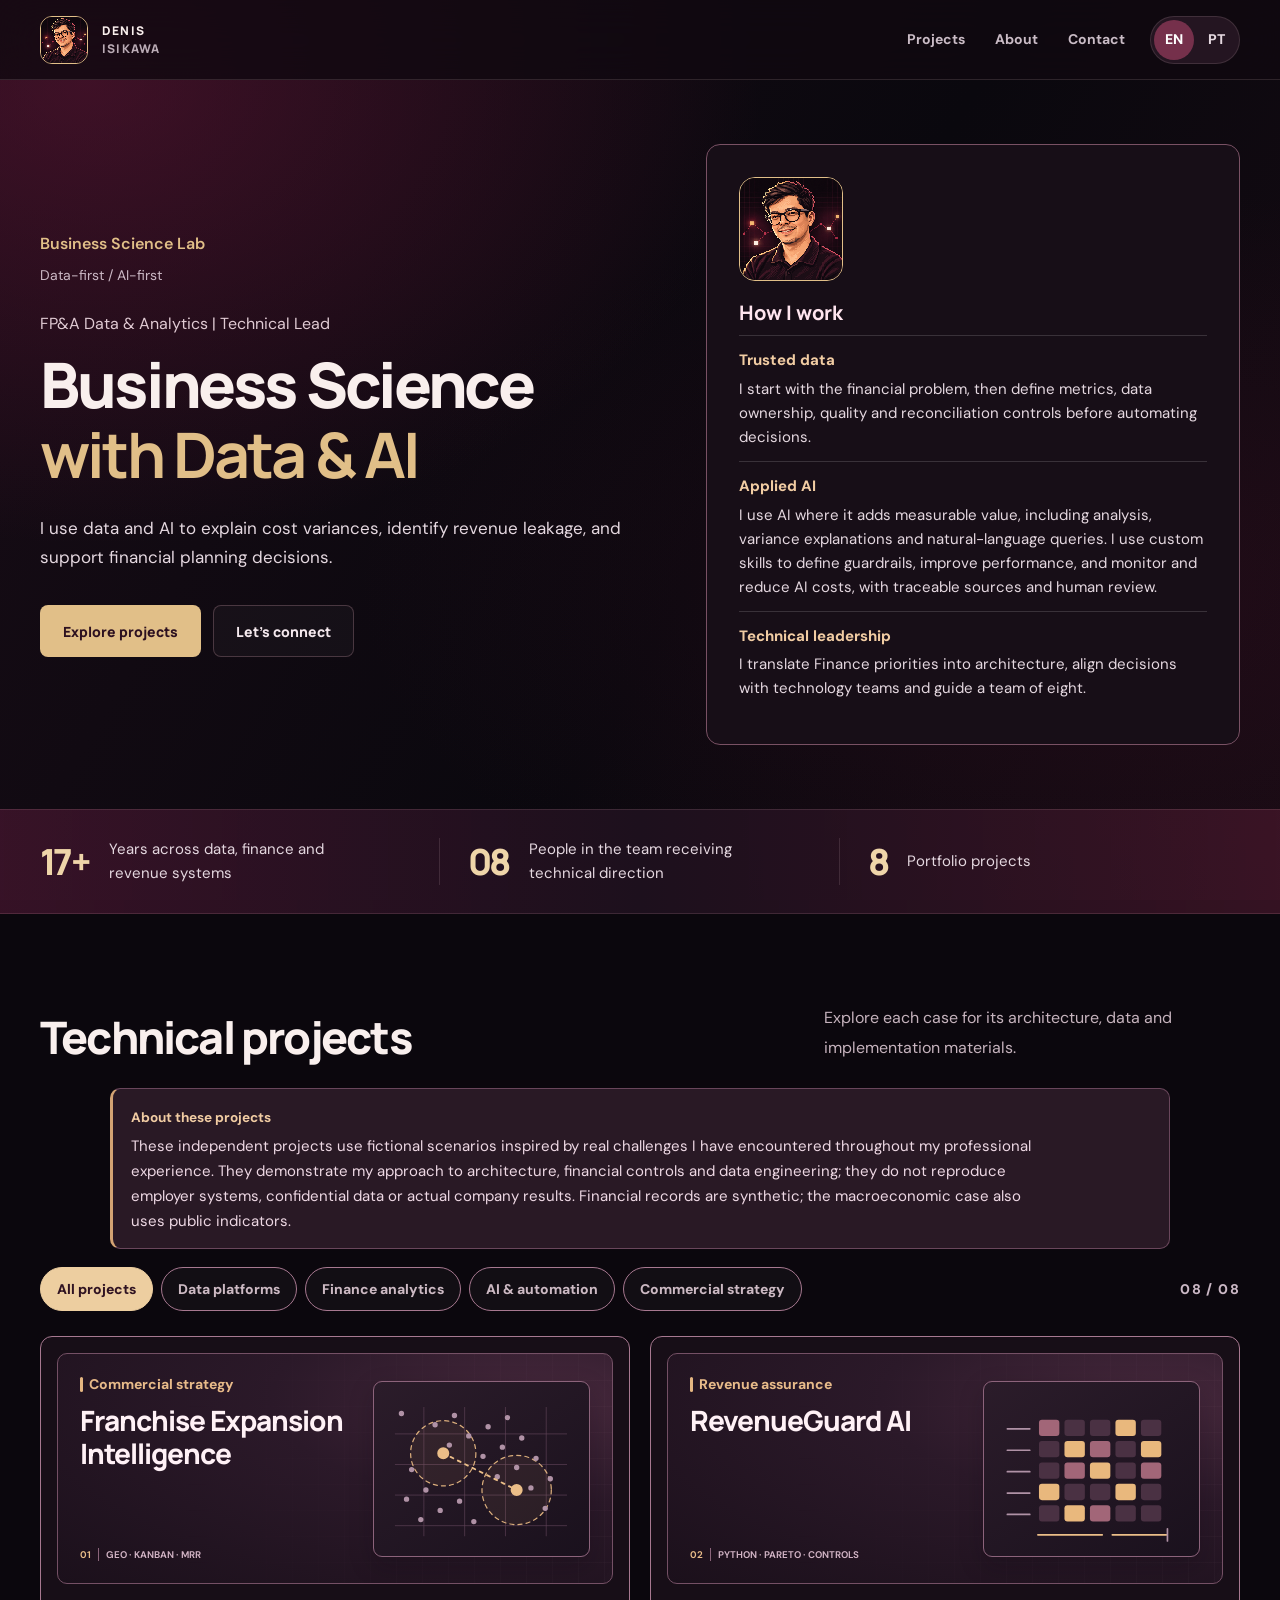
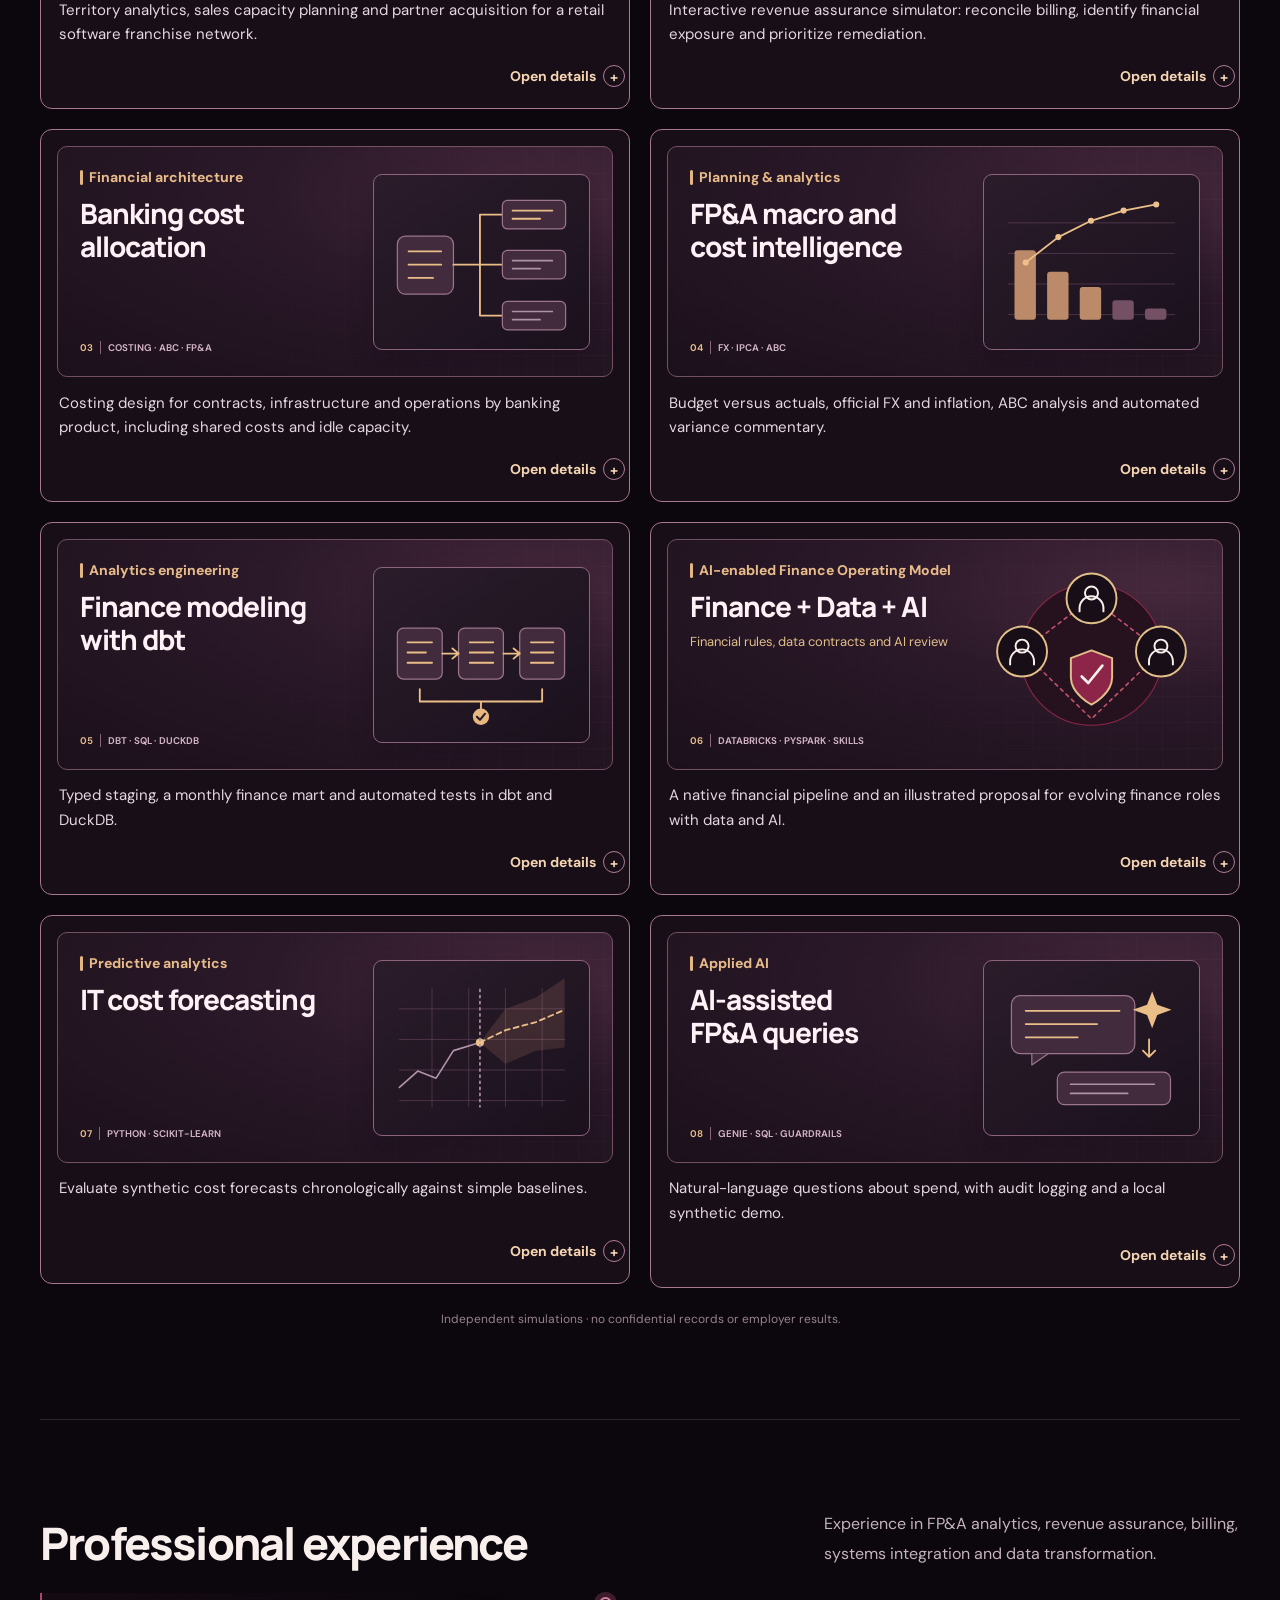
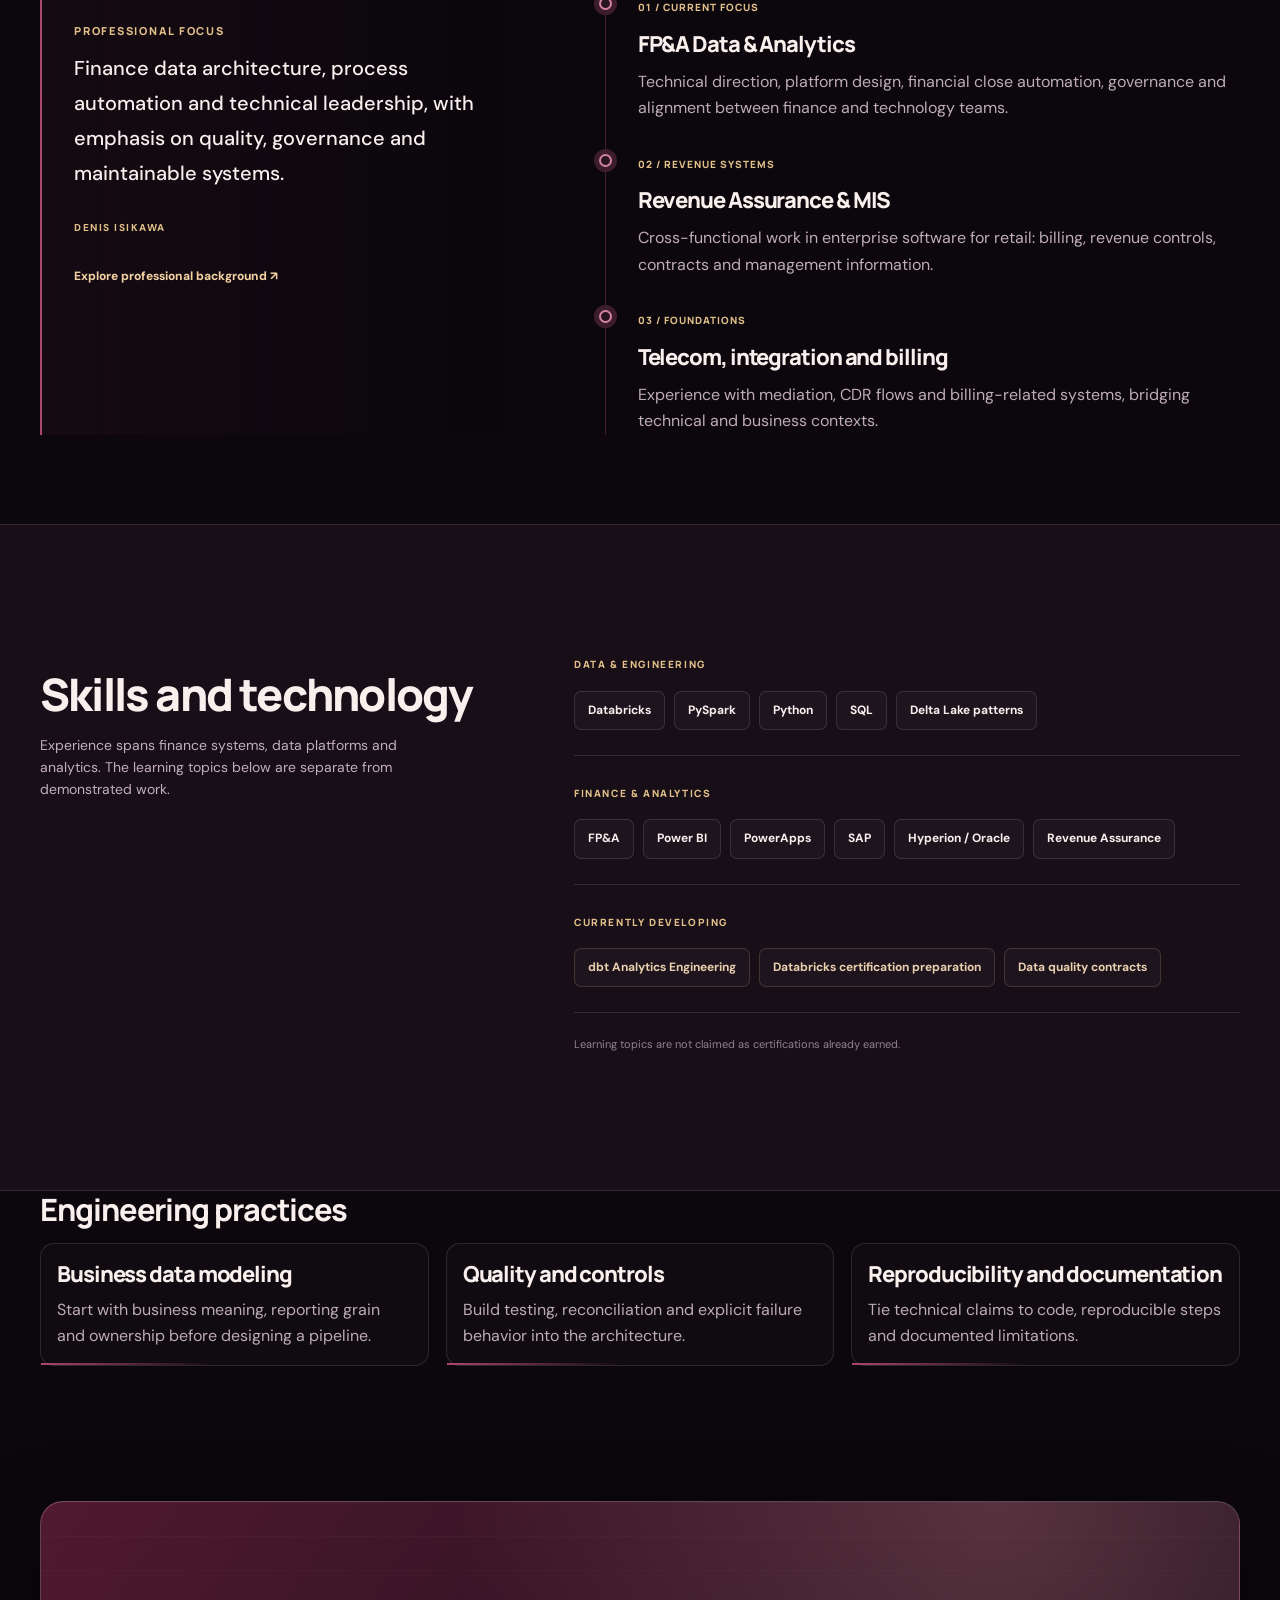
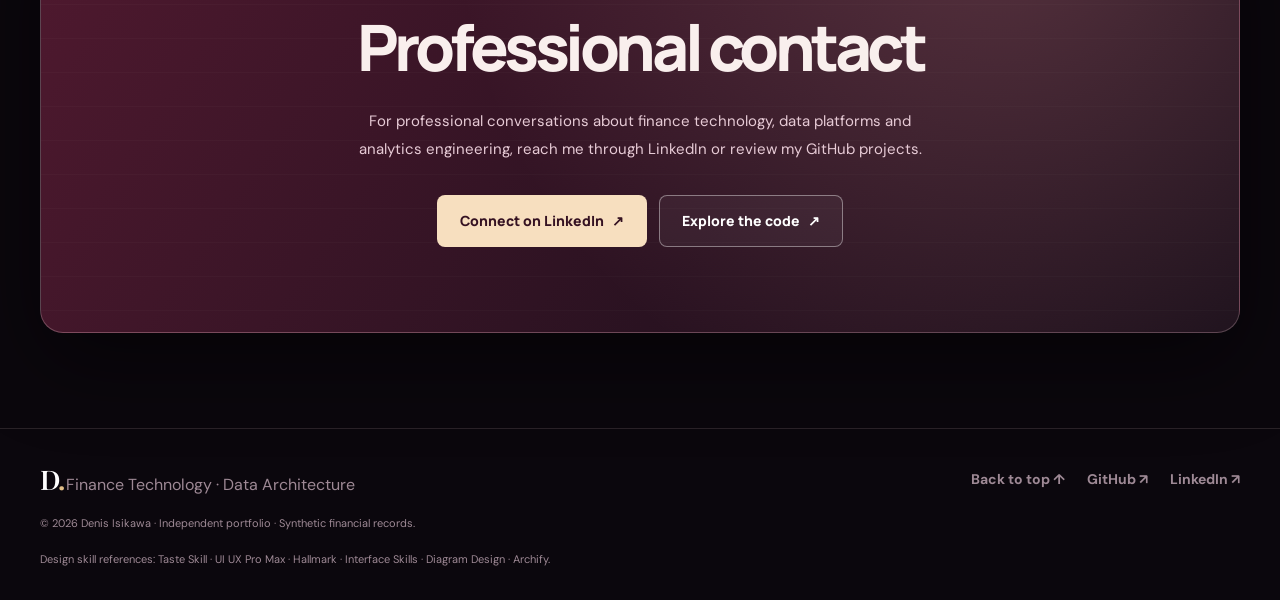
==== commit 2af22d51: "Credit design skill references in the portfolio footer" ====
--- a/docs/index.html
+++ b/docs/index.html
@@ -637,7 +637,7 @@
 <div class="buttons"><a href="https://www.linkedin.com/in/denisisikawa" target="_blank" rel="noopener noreferrer" class="btn btn-light"><span data-en="Connect on LinkedIn" data-pt="Conectar no LinkedIn">Connect on LinkedIn</span> ↗</a><a href="https://github.com/denisisikawa/business-science-lab" target="_blank" rel="noopener noreferrer" class="btn btn-ghost"><span data-en="Explore the code" data-pt="Explorar código">Explore the code</span> ↗</a></div>
 </div></section>
 </main>
-<footer class="footer"><div class="wrap"><div class="footer-row"><div><strong>D<b>.</b></strong> <span data-en="Finance Technology · Data Architecture" data-pt="Tecnologia Financeira · Arquitetura de Dados">Finance Technology · Data Architecture</span></div><div class="footer-links"><a href="#top" data-en="Back to top ↑" data-pt="Voltar ao topo ↑">Back to top ↑</a><a href="https://github.com/denisisikawa" target="_blank" rel="noopener noreferrer">GitHub ↗</a><a href="https://www.linkedin.com/in/denisisikawa" target="_blank" rel="noopener noreferrer">LinkedIn ↗</a></div></div><p>© <span id="year">2026</span> Denis Isikawa · <span data-en="Independent portfolio · Synthetic financial records." data-pt="Portfólio independente · Dados financeiros sintéticos.">Independent portfolio · Synthetic financial records.</span></p></div></footer>
+<footer class="footer"><div class="wrap"><div class="footer-row"><div><strong>D<b>.</b></strong> <span data-en="Finance Technology · Data Architecture" data-pt="Tecnologia Financeira · Arquitetura de Dados">Finance Technology · Data Architecture</span></div><div class="footer-links"><a href="#top" data-en="Back to top ↑" data-pt="Voltar ao topo ↑">Back to top ↑</a><a href="https://github.com/denisisikawa" target="_blank" rel="noopener noreferrer">GitHub ↗</a><a href="https://www.linkedin.com/in/denisisikawa" target="_blank" rel="noopener noreferrer">LinkedIn ↗</a></div></div><p>© <span id="year">2026</span> Denis Isikawa · <span data-en="Independent portfolio · Synthetic financial records." data-pt="Portfólio independente · Dados financeiros sintéticos.">Independent portfolio · Synthetic financial records.</span></p><p class="skill-credits"><span data-en="Design skill references" data-pt="Skills de referência no design">Design skill references</span>: Taste Skill · UI UX Pro Max · Hallmark · Interface Skills · Diagram Design · Archify.</p></div></footer>
 <script src="banking-cost-sandbox/data.js"></script>
 <script src="monthly-close.js"></script>
 <script>
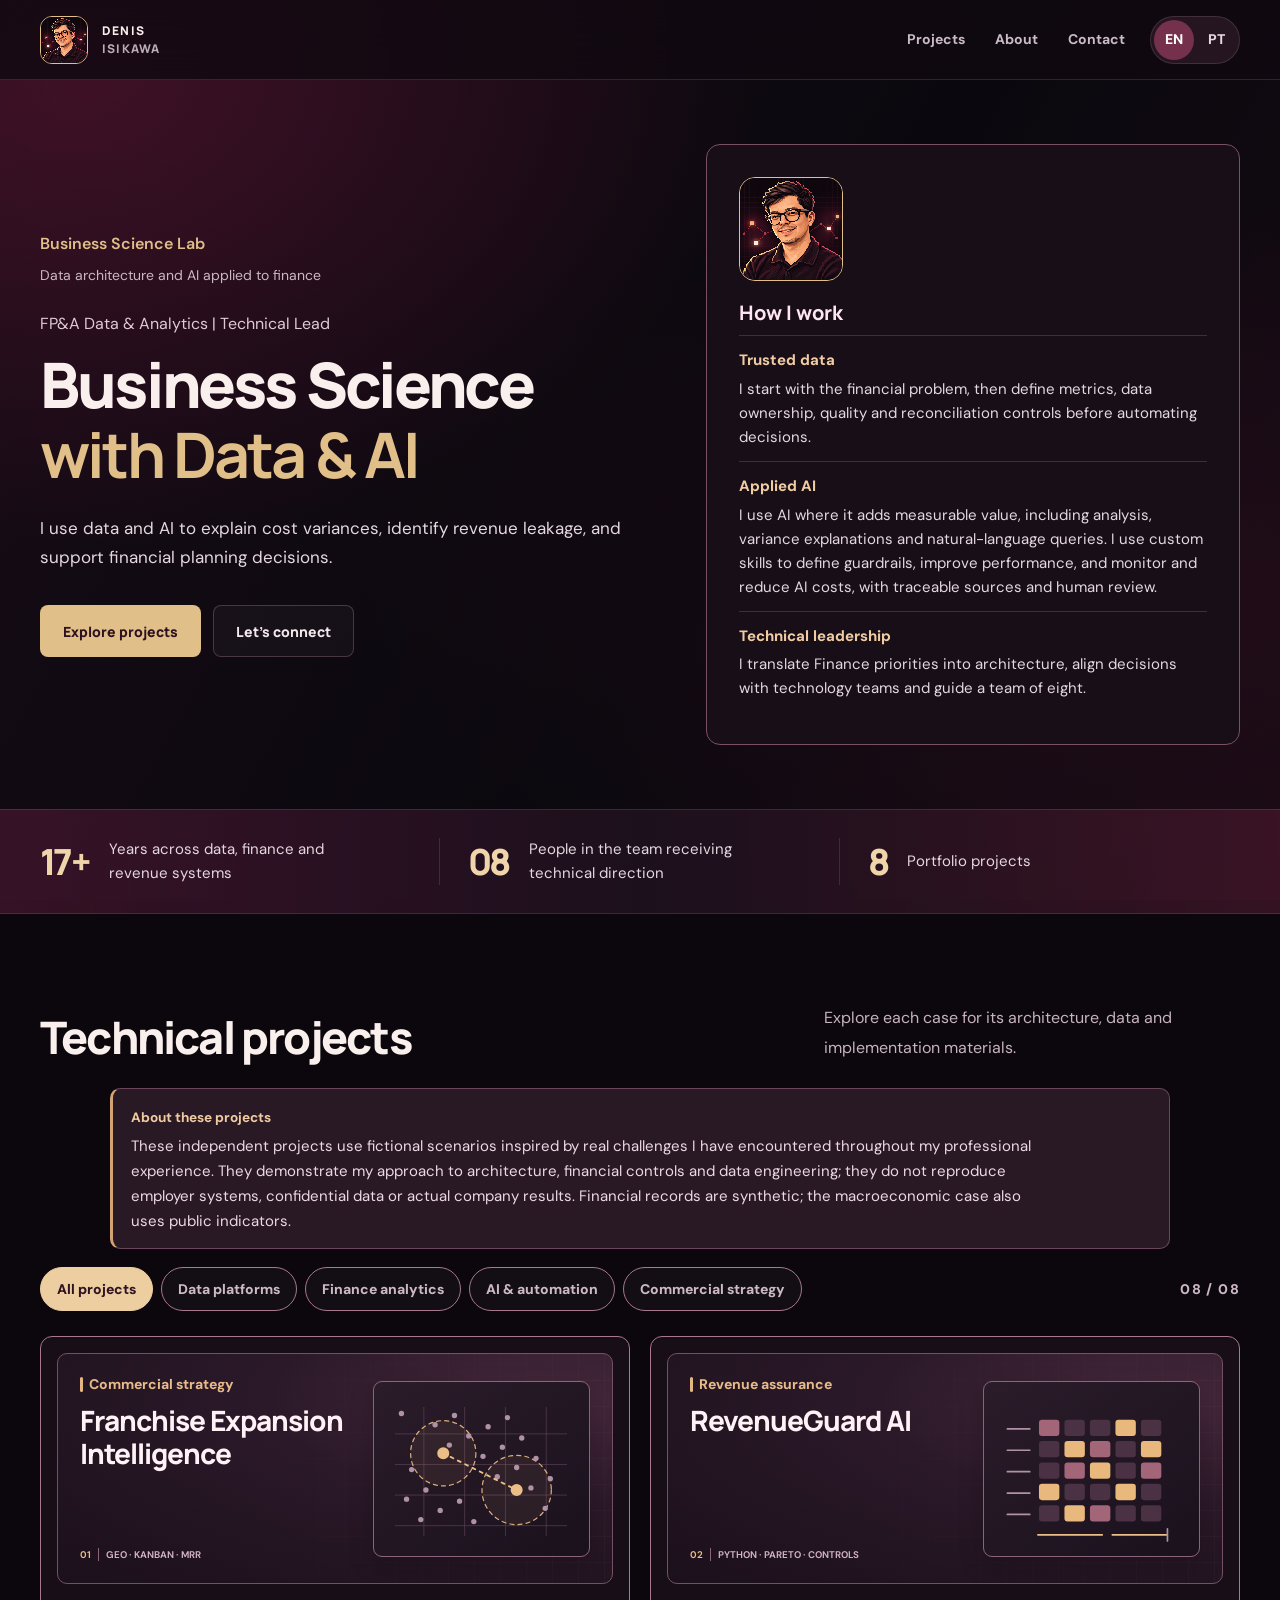
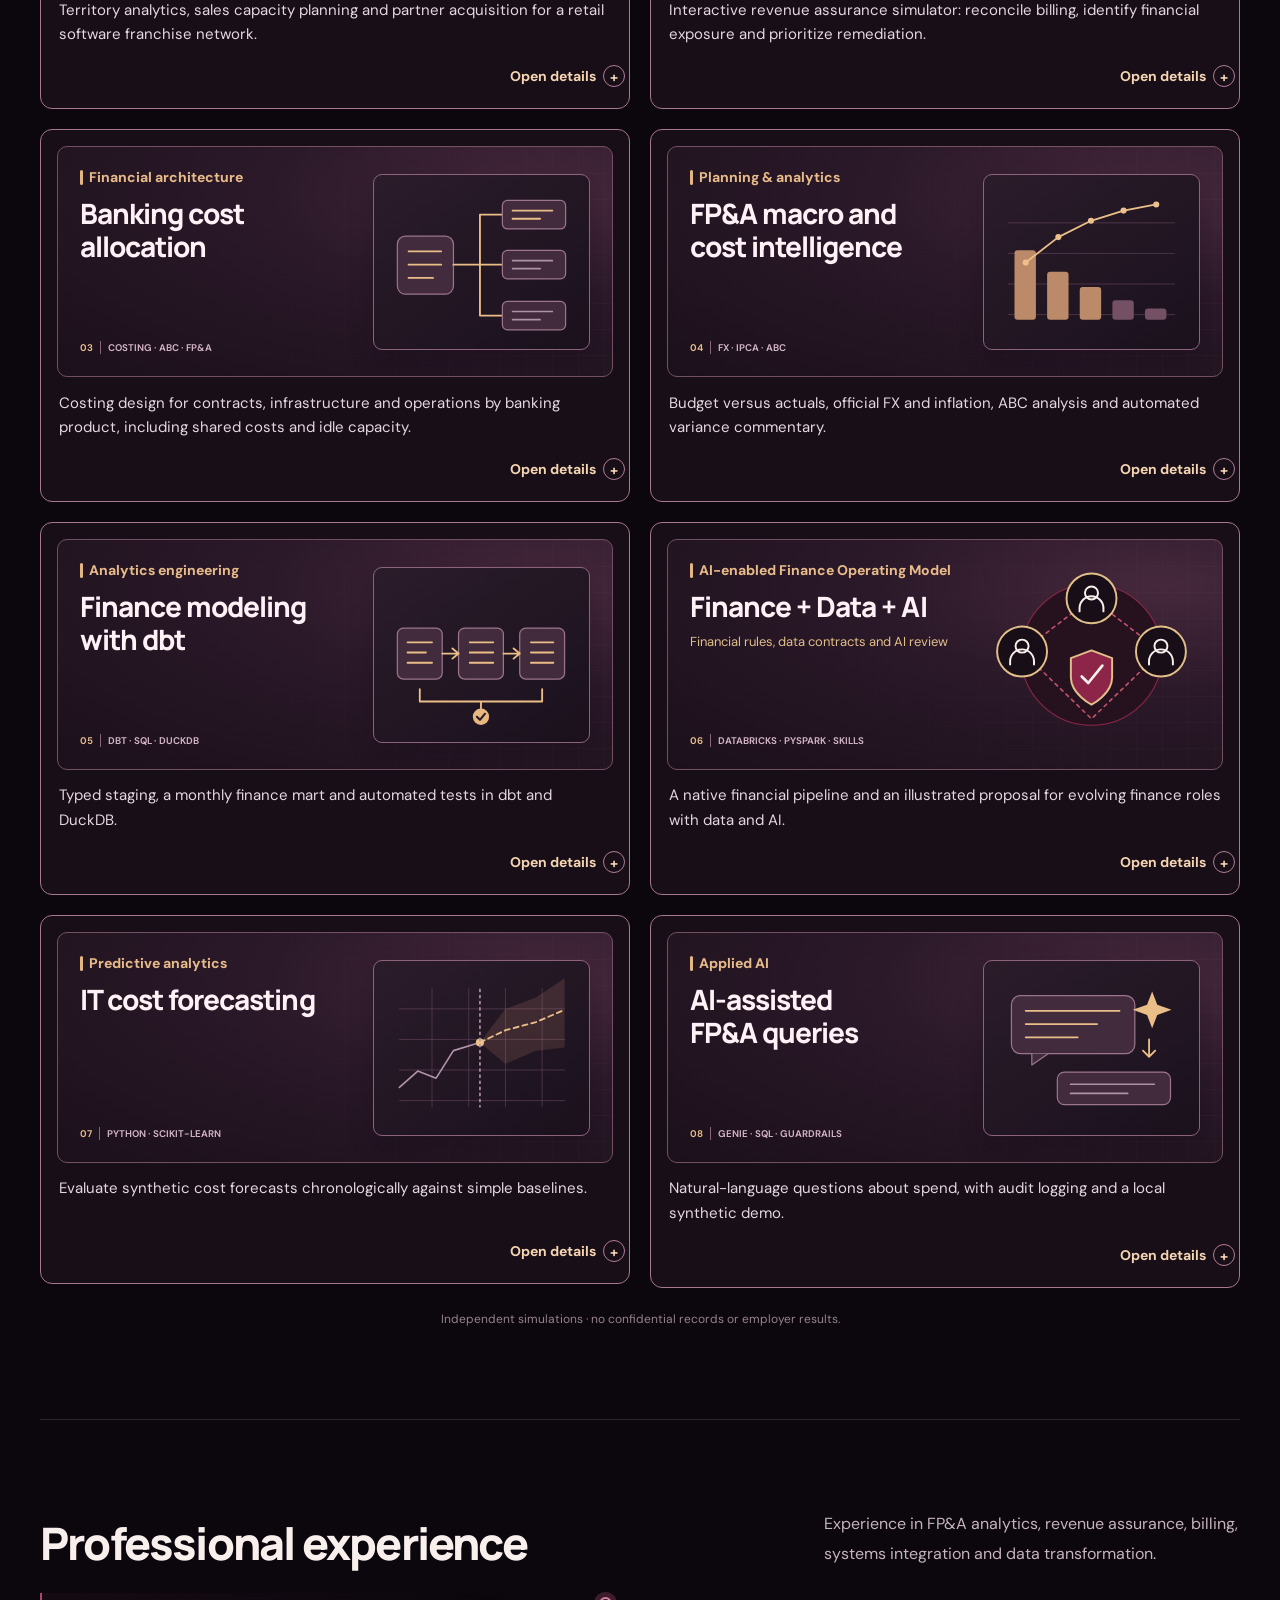
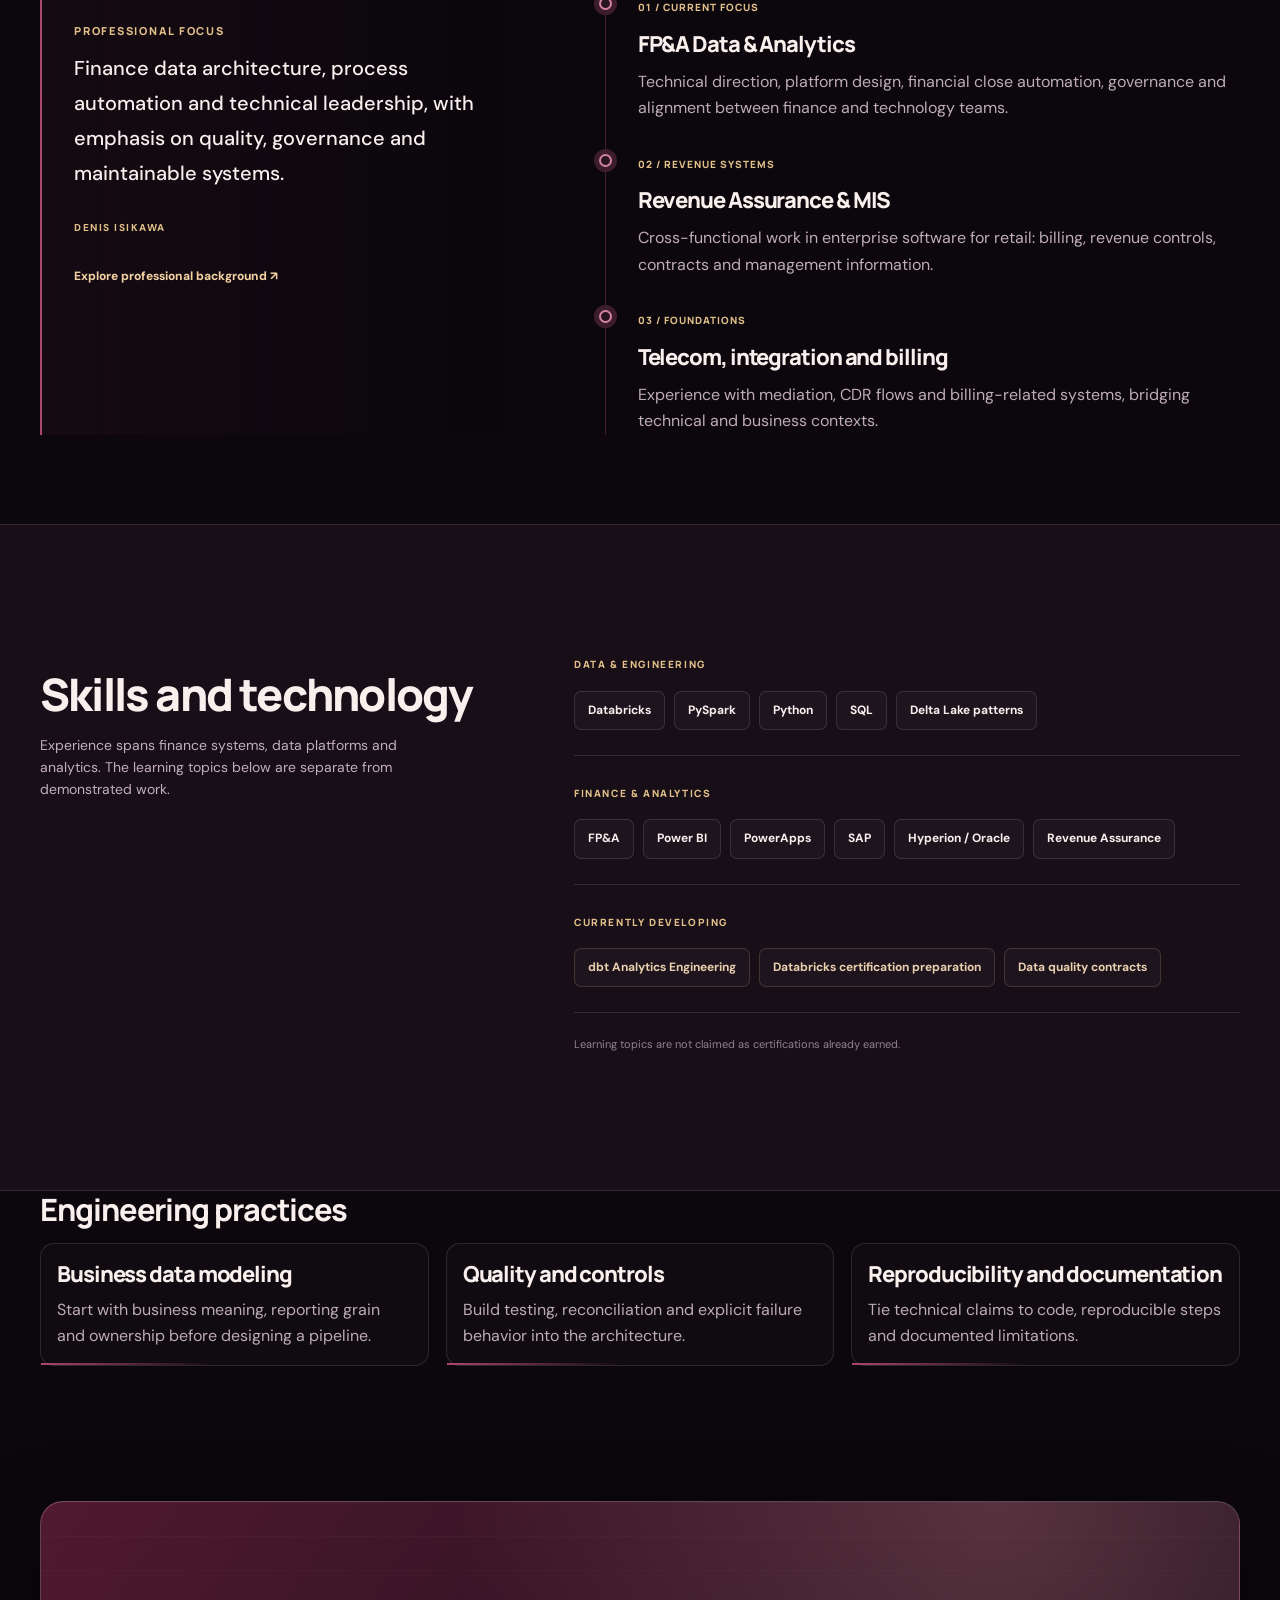
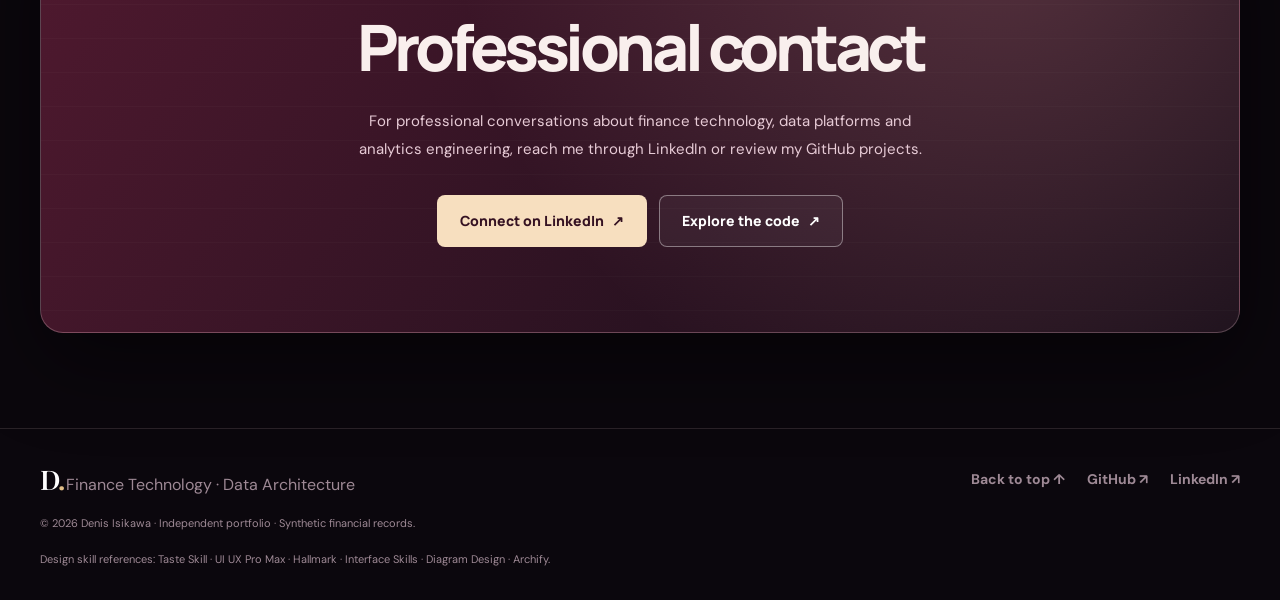
==== commit eba7ae81: "Clarify portfolio introduction with data architecture and applied AI" ====
--- a/docs/index.html
+++ b/docs/index.html
@@ -339,7 +339,7 @@
 <section id="top" class="hero wrap">
 <div class="hero-text">
 <div class="eyebrow">Business Science Lab</div>
-<p class="operating-principles">Data-first / AI-first</p>
+<p class="operating-principles" data-en="Data architecture and AI applied to finance" data-pt="Arquitetura de dados e IA aplicada a finanças">Data architecture and AI applied to finance</p>
 <p class="hello" data-en="FP&A Data & Analytics | Technical Lead" data-pt="FP&A Data & Analytics | Liderança técnica">FP&A Data & Analytics | Technical Lead</p>
 <h1><span data-en="Business Science" data-pt="Ciência de Negócios">Business Science</span><br><span class="hero-special" data-en="with Data &amp; AI" data-pt="com Dados e IA">with Data &amp; AI</span></h1>
 <p class="hero-lead" data-en="I use data and AI to explain cost variances, identify revenue leakage, and support financial planning decisions." data-pt="Uso dados e IA para explicar variações de custos, identificar perdas de receita e apoiar decisões de planejamento financeiro.">I use data and AI to explain cost variances, identify revenue leakage, and support financial planning decisions.</p>
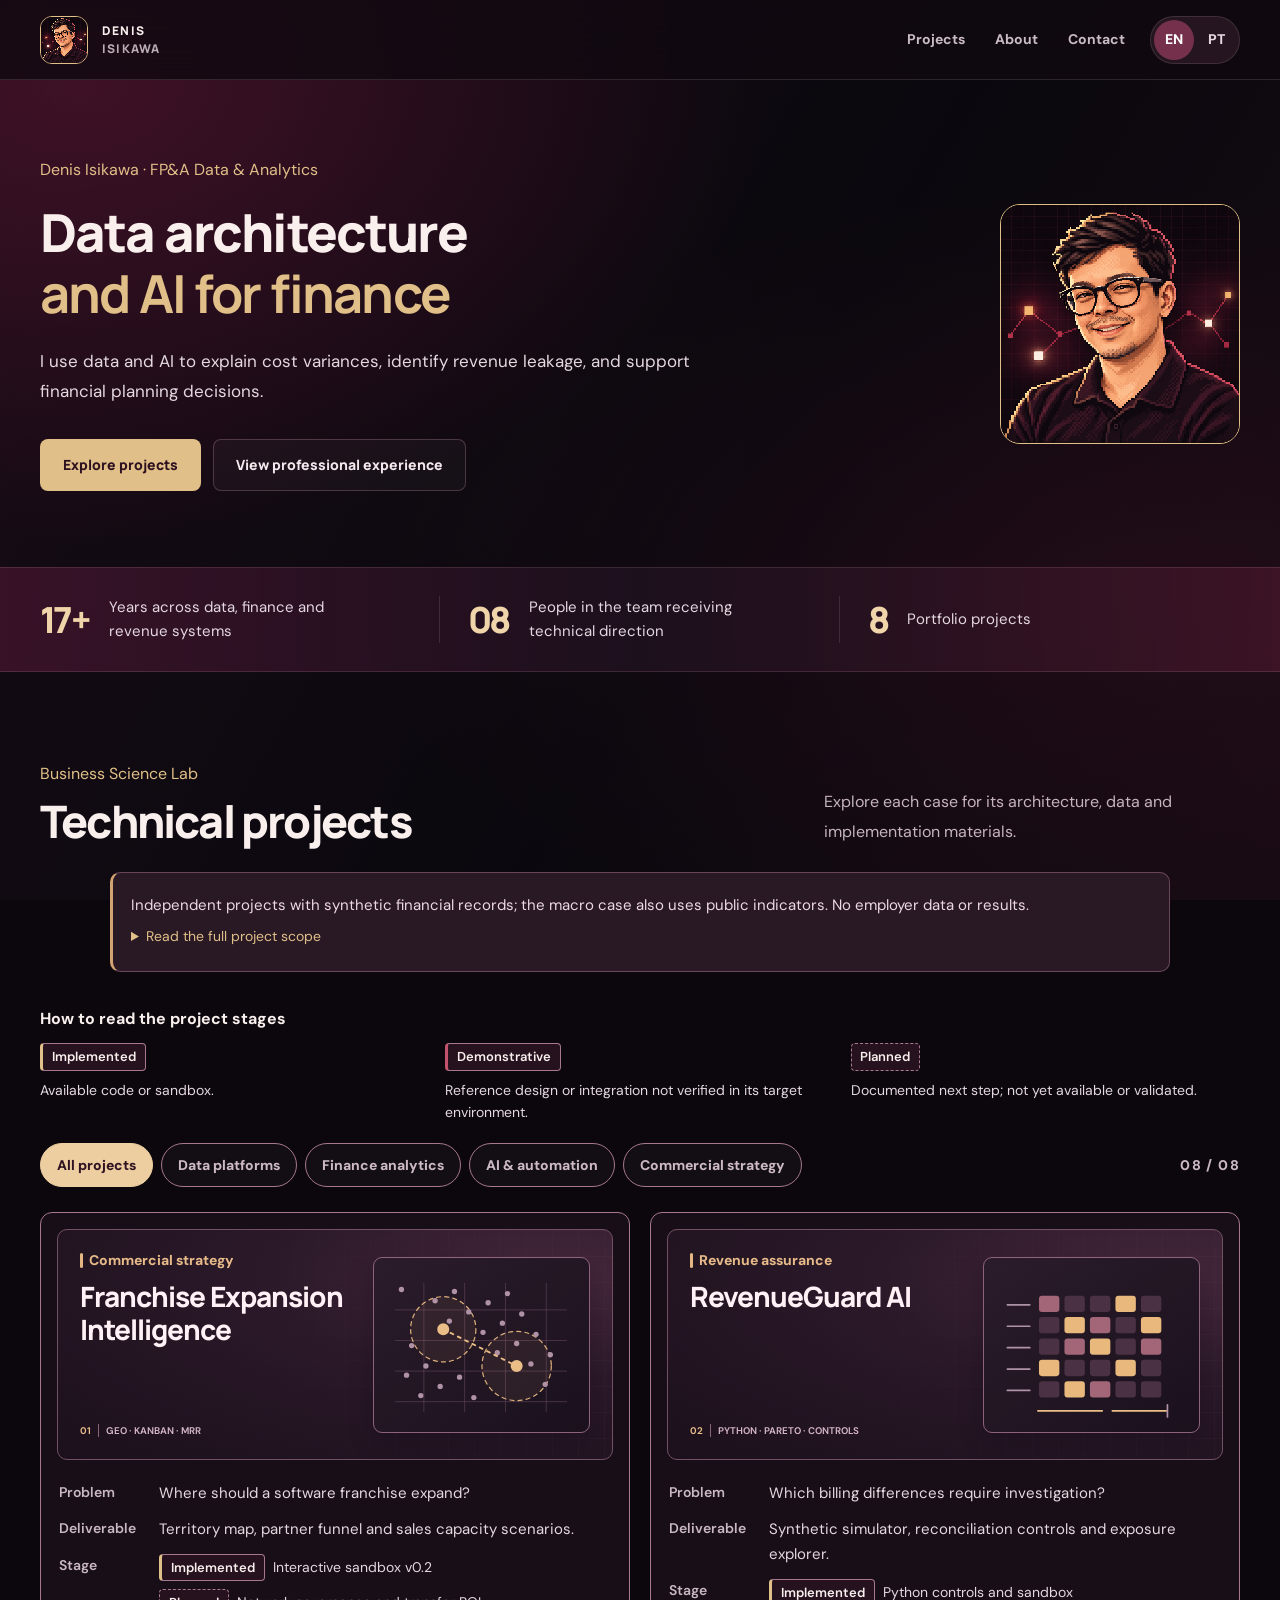
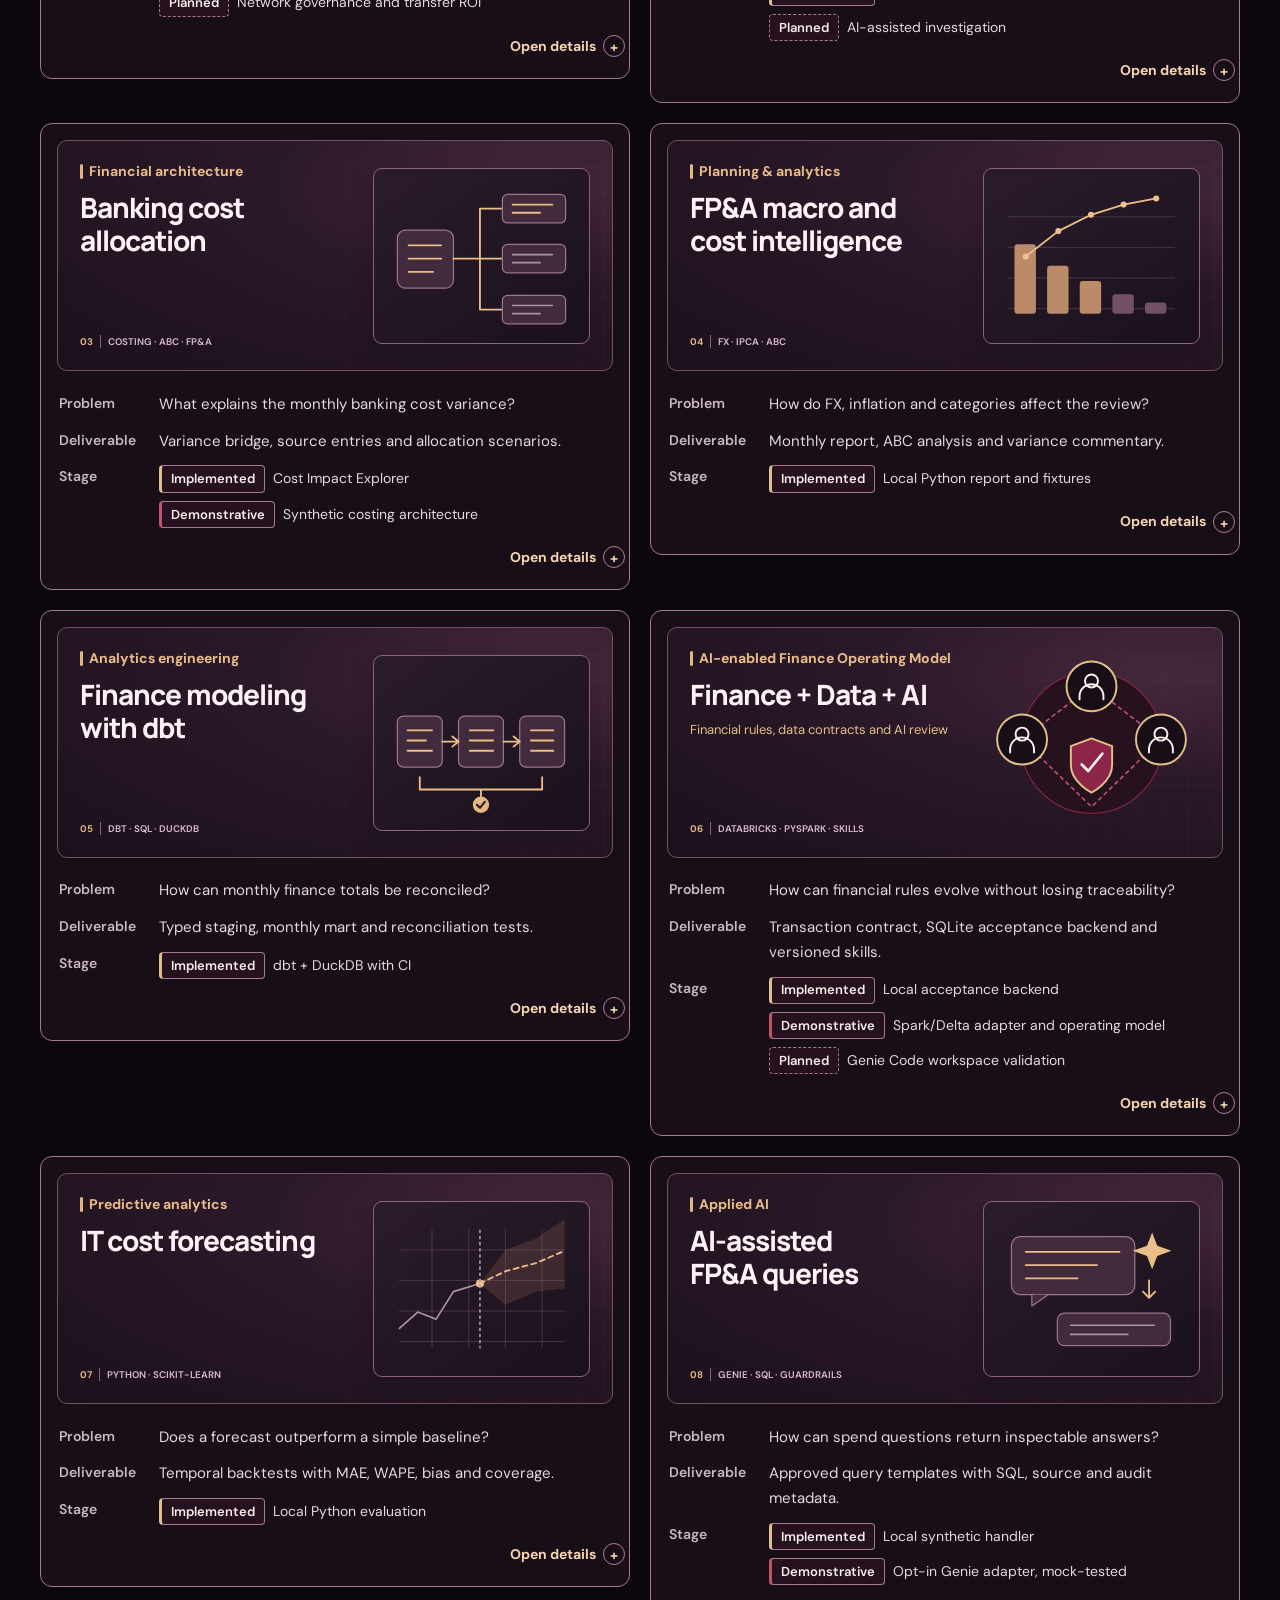
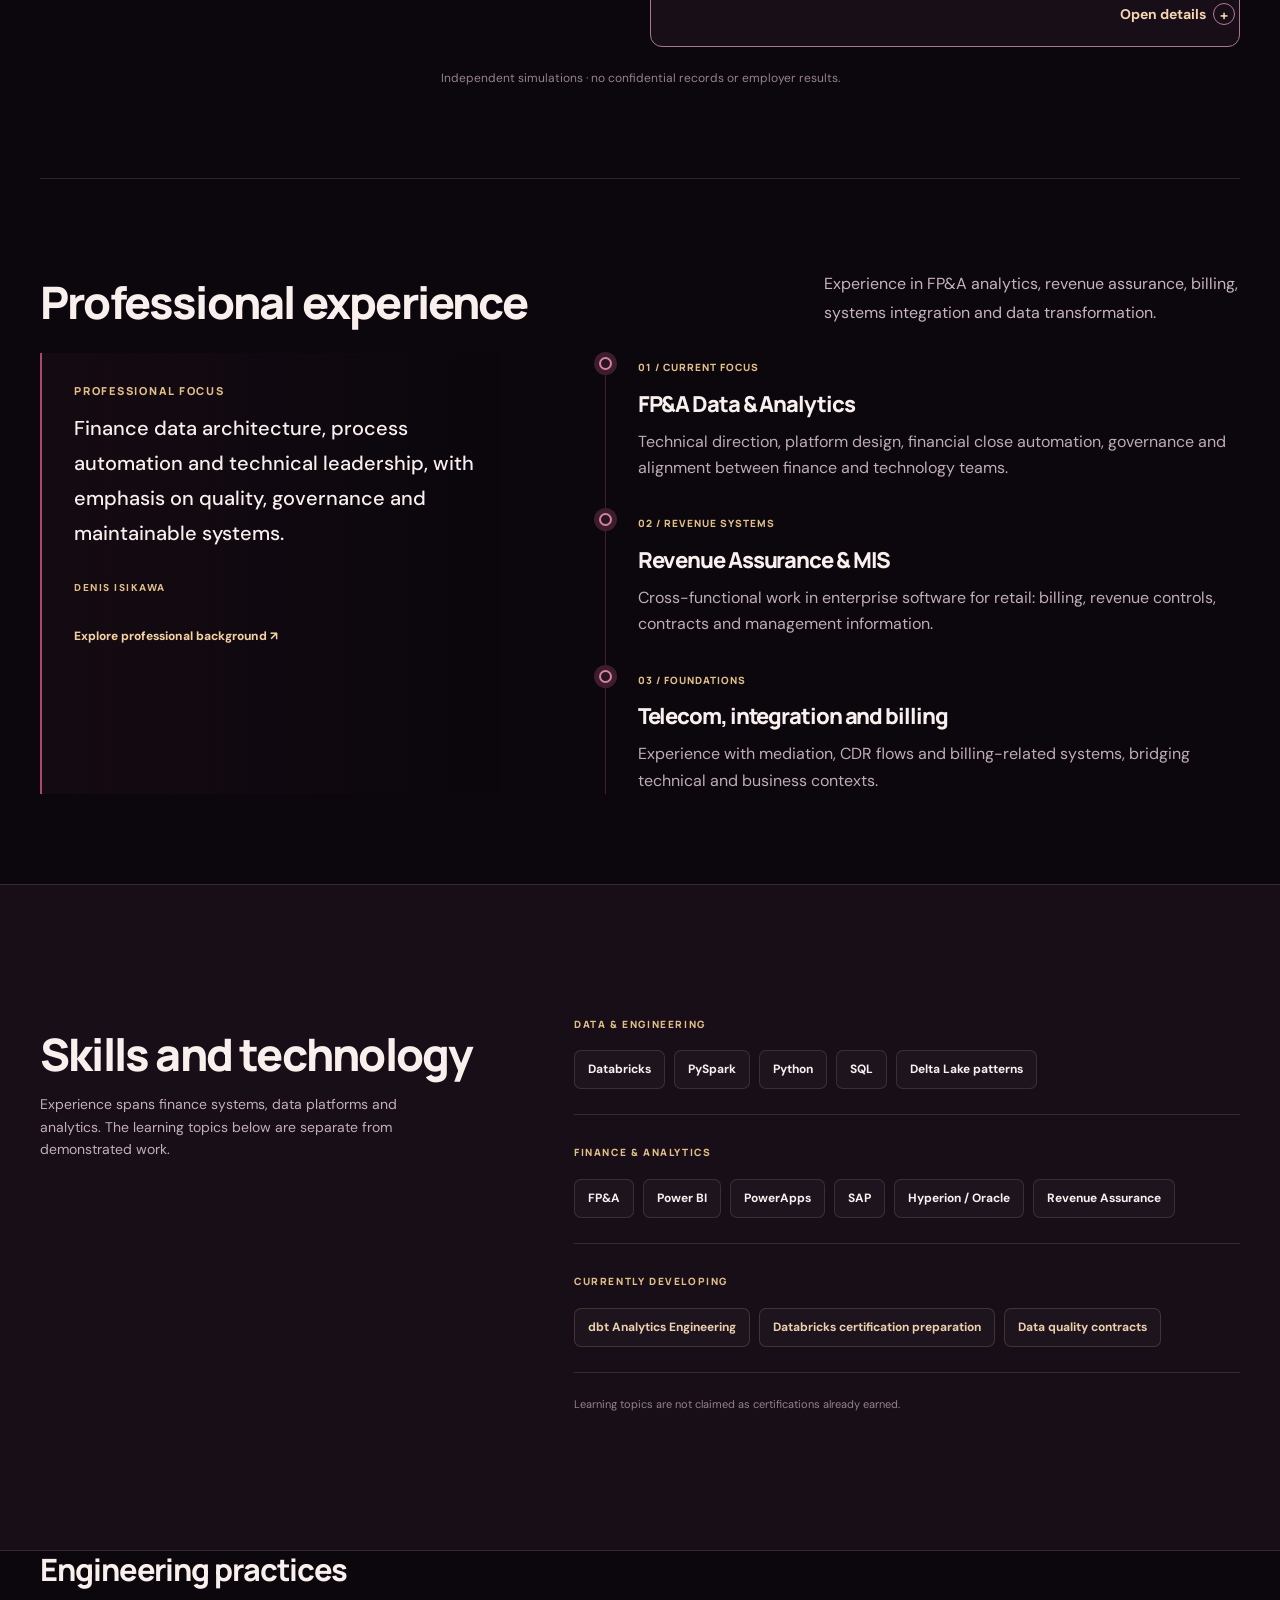
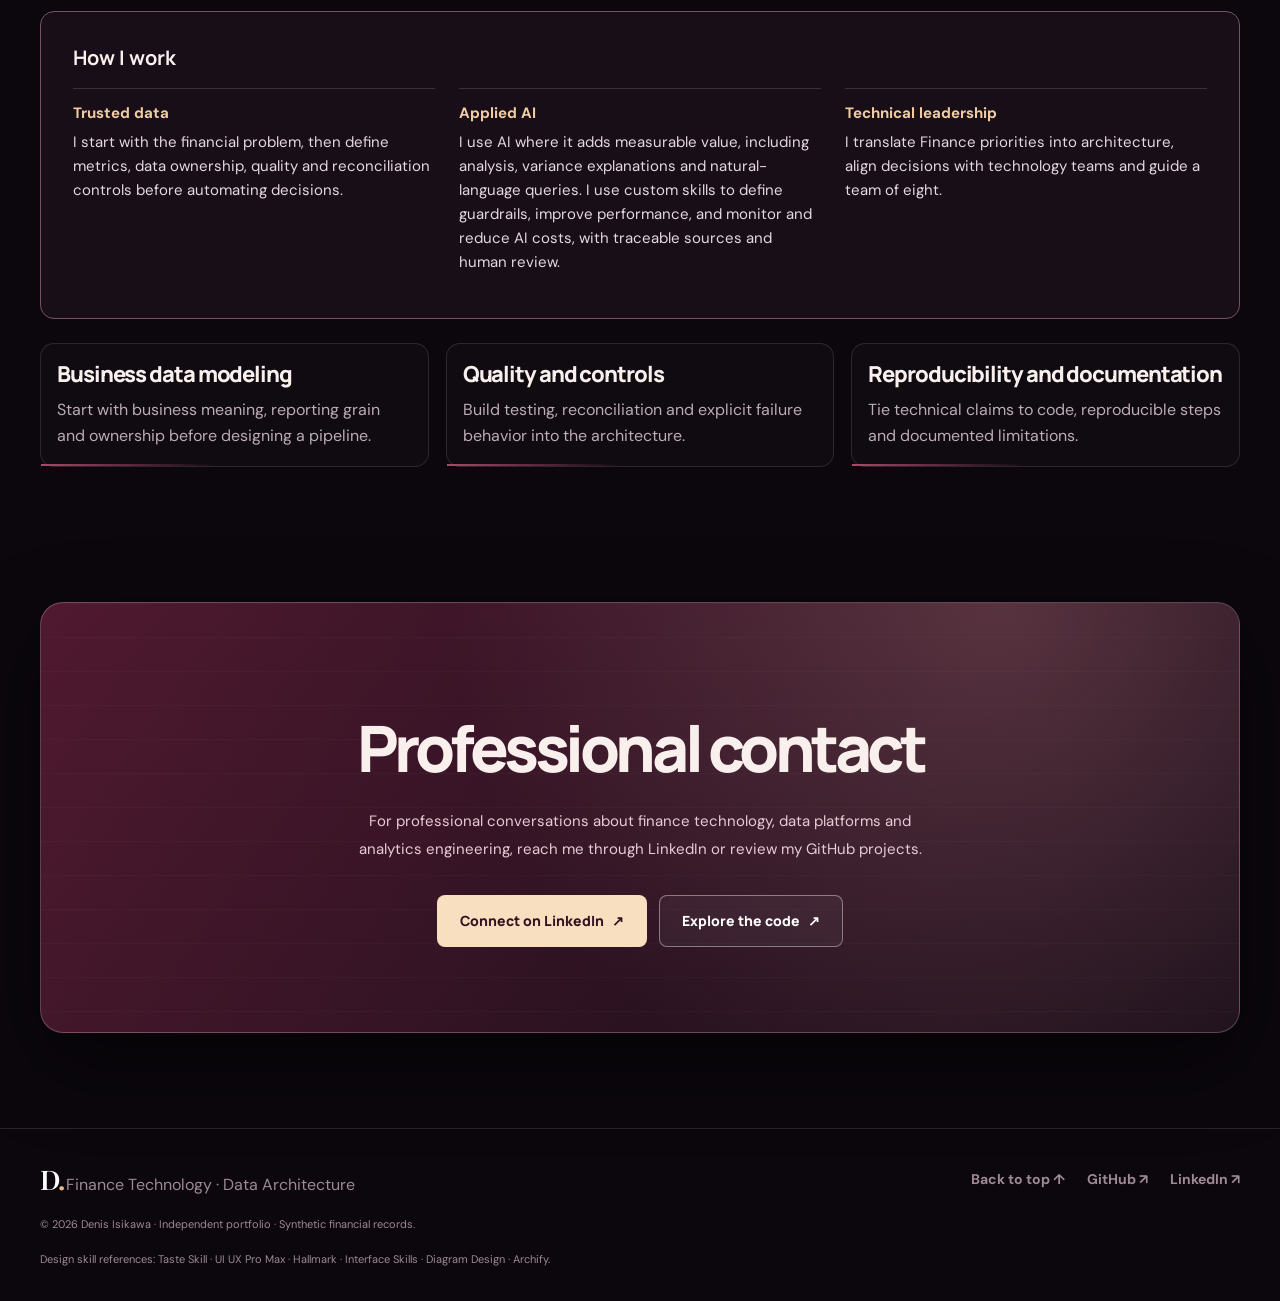
==== commit fb42690b: "Make project problems, deliverables and evidence stages visible before expansion" ====
--- a/docs/index.html
+++ b/docs/index.html
@@ -338,22 +338,12 @@
 <main id="main">
 <section id="top" class="hero wrap">
 <div class="hero-text">
-<div class="eyebrow">Business Science Lab</div>
-<p class="operating-principles" data-en="Data architecture and AI applied to finance" data-pt="Arquitetura de dados e IA aplicada a finanças">Data architecture and AI applied to finance</p>
-<p class="hello" data-en="FP&A Data & Analytics | Technical Lead" data-pt="FP&A Data & Analytics | Liderança técnica">FP&A Data & Analytics | Technical Lead</p>
-<h1><span data-en="Business Science" data-pt="Ciência de Negócios">Business Science</span><br><span class="hero-special" data-en="with Data &amp; AI" data-pt="com Dados e IA">with Data &amp; AI</span></h1>
+<p class="hello" data-en="Denis Isikawa · FP&amp;A Data &amp; Analytics" data-pt="Denis Isikawa · FP&amp;A Data &amp; Analytics">Denis Isikawa · FP&amp;A Data &amp; Analytics</p>
+<h1><span data-en="Data architecture" data-pt="Arquitetura de dados">Data architecture</span><br><span class="hero-special" data-en="and AI for finance" data-pt="e IA aplicada a finanças">and AI for finance</span></h1>
 <p class="hero-lead" data-en="I use data and AI to explain cost variances, identify revenue leakage, and support financial planning decisions." data-pt="Uso dados e IA para explicar variações de custos, identificar perdas de receita e apoiar decisões de planejamento financeiro.">I use data and AI to explain cost variances, identify revenue leakage, and support financial planning decisions.</p>
-<div class="buttons"><a href="#work" class="btn btn-gold"><span data-en="Explore projects" data-pt="Explorar projetos">Explore projects</span></a><a href="https://www.linkedin.com/in/denisisikawa" target="_blank" rel="noopener noreferrer" class="btn btn-outline"><span data-en="Let's connect" data-pt="Vamos conversar">Let's connect</span></a></div>
-</div>
-<aside class="professional-profile" aria-labelledby="professional-profile-title">
-  <img class="profile-avatar" src="assets/identity/denis-avatar-480.png" width="176" height="176" alt="Denis Isikawa — pixel art" decoding="async" fetchpriority="high">
-  <h2 id="professional-profile-title"><span data-en="How I work" data-pt="Como atuo">How I work</span></h2>
-  <dl>
-    <div><dt><span data-en="Trusted data" data-pt="Dados confiáveis">Trusted data</span></dt><dd data-en="I start with the financial problem, then define metrics, data ownership, quality and reconciliation controls before automating decisions." data-pt="Parto do problema financeiro e defino métricas, responsabilidades, qualidade e controles de conciliação antes de automatizar decisões.">I start with the financial problem, then define metrics, data ownership, quality and reconciliation controls before automating decisions.</dd></div>
-    <div><dt><span data-en="Applied AI" data-pt="IA aplicada">Applied AI</span></dt><dd data-en="I use AI where it adds measurable value, including analysis, variance explanations and natural-language queries. I use custom skills to define guardrails, improve performance, and monitor and reduce AI costs, with traceable sources and human review." data-pt="Aplico IA onde ela agrega valor mensurável, incluindo análises, explicações de desvios e consultas em linguagem natural. Utilizo skills personalizadas para definir guardrails, melhorar a performance e monitorar e reduzir custos de IA, com fontes rastreáveis e revisão humana.">I use AI where it adds measurable value, including analysis, variance explanations and natural-language queries. I use custom skills to define guardrails, improve performance, and monitor and reduce AI costs, with traceable sources and human review.</dd></div>
-    <div><dt><span data-en="Technical leadership" data-pt="Liderança técnica">Technical leadership</span></dt><dd data-en="I translate Finance priorities into architecture, align decisions with technology teams and guide a team of eight." data-pt="Traduzo prioridades de Finanças em arquitetura, alinho decisões com TI e oriento tecnicamente um time de oito pessoas.">I translate Finance priorities into architecture, align decisions with technology teams and guide a team of eight.</dd></div>
-  </dl>
-</aside>
+<div class="buttons"><a href="#work" class="btn btn-gold"><span data-en="Explore projects" data-pt="Explorar projetos">Explore projects</span></a><a href="#story" class="btn btn-outline"><span data-en="View professional experience" data-pt="Ver experiência profissional">View professional experience</span></a></div>
+</div>
+<div class="hero-portrait"><img class="profile-avatar" src="assets/identity/denis-avatar-480.png" width="176" height="176" alt="Denis Isikawa — pixel art" decoding="async" fetchpriority="high"></div>
 </section>
 
 <section id="metrics" class="metrics"><div class="wrap metric-grid">
@@ -363,12 +353,13 @@
 </div></section>
 
 <section id="work" class="section wrap portfolio-section">
-<div class="sect-head reveal"><div><h2 data-en="Technical projects" data-pt="Projetos técnicos">Technical projects</h2></div><p data-en="Explore each case for its architecture, data and implementation materials." data-pt="Abra cada case para ver sua arquitetura, dados e materiais de implementação.">Explore each case for its architecture, data and implementation materials.</p></div>
-<aside class="project-scope reveal" aria-label="Project scope"><strong><span data-en="About these projects" data-pt="Sobre estes projetos">About these projects</span></strong><p data-en="These independent projects use fictional scenarios inspired by real challenges I have encountered throughout my professional experience. They demonstrate my approach to architecture, financial controls and data engineering; they do not reproduce employer systems, confidential data or actual company results. Financial records are synthetic; the macroeconomic case also uses public indicators." data-pt="Estes projetos independentes utilizam cenários fictícios inspirados em desafios reais que vivenciei ao longo da minha trajetória profissional. Demonstram minha abordagem de arquitetura, controles financeiros e engenharia de dados, sem reproduzir sistemas de empregadores, dados confidenciais ou resultados reais de empresas. Os registros financeiros são sintéticos; o case macroeconômico também utiliza indicadores públicos.">These independent projects use fictional scenarios inspired by real challenges I have encountered throughout my professional experience. They demonstrate my approach to architecture, financial controls and data engineering; they do not reproduce employer systems, confidential data or actual company results. Financial records are synthetic; the macroeconomic case also uses public indicators.</p></aside>
+<div class="sect-head reveal"><div><p class="catalog-name">Business Science Lab</p><h2 data-en="Technical projects" data-pt="Projetos técnicos">Technical projects</h2></div><p data-en="Explore each case for its architecture, data and implementation materials." data-pt="Abra cada case para ver sua arquitetura, dados e materiais de implementação.">Explore each case for its architecture, data and implementation materials.</p></div>
+<aside class="project-scope reveal" aria-label="Project scope"><p data-en="Independent projects with synthetic financial records; the macro case also uses public indicators. No employer data or results." data-pt="Projetos independentes com registros financeiros sintéticos; o case macro também utiliza indicadores públicos. Sem dados ou resultados de empregadores.">Independent projects with synthetic financial records; the macro case also uses public indicators. No employer data or results.</p><details class="scope-details"><summary><span data-en="Read the full project scope" data-pt="Ler o escopo completo dos projetos">Read the full project scope</span></summary><p data-en="These independent projects use fictional scenarios inspired by real challenges I have encountered throughout my professional experience. They demonstrate my approach to architecture, financial controls and data engineering; they do not reproduce employer systems, confidential data or actual company results. Financial records are synthetic; the macroeconomic case also uses public indicators." data-pt="Estes projetos independentes utilizam cenários fictícios inspirados em desafios reais que vivenciei ao longo da minha trajetória profissional. Demonstram minha abordagem de arquitetura, controles financeiros e engenharia de dados, sem reproduzir sistemas de empregadores, dados confidenciais ou resultados reais de empresas. Os registros financeiros são sintéticos; o case macroeconômico também utiliza indicadores públicos.">These independent projects use fictional scenarios inspired by real challenges I have encountered throughout my professional experience. They demonstrate my approach to architecture, financial controls and data engineering; they do not reproduce employer systems, confidential data or actual company results. Financial records are synthetic; the macroeconomic case also uses public indicators.</p></details></aside>
+<div class="evidence-guide" aria-labelledby="evidence-guide-title"><h3 id="evidence-guide-title" data-en="How to read the project stages" data-pt="Como ler os estágios dos projetos">How to read the project stages</h3><ul role="list"><li><span class="evidence-label evidence-implemented" data-en="Implemented" data-pt="Implementado">Implemented</span><span data-en="Available code or sandbox." data-pt="Código ou sandbox disponível para executar.">Available code or sandbox.</span></li><li><span class="evidence-label evidence-demo" data-en="Demonstrative" data-pt="Demonstrativo">Demonstrative</span><span data-en="Reference design or integration not verified in its target environment." data-pt="Arquitetura de referência ou integração não validada no ambiente de destino.">Reference design or integration not verified in its target environment.</span></li><li><span class="evidence-label evidence-planned" data-en="Planned" data-pt="Planejado">Planned</span><span data-en="Documented next step; not yet available or validated." data-pt="Próxima etapa documentada; ainda não disponível ou validada.">Documented next step; not yet available or validated.</span></li></ul></div>
 <div class="filters reveal" role="group" aria-label="Project categories"><button type="button" class="filter" data-filter="all" aria-pressed="true" data-en="All projects" data-pt="Todos">All projects</button><button type="button" class="filter" data-filter="platform" aria-pressed="false" data-en="Data platforms" data-pt="Plataformas de dados">Data platforms</button><button type="button" class="filter" data-filter="finance" aria-pressed="false" data-en="Finance analytics" data-pt="Analytics financeiro">Finance analytics</button><button type="button" class="filter" data-filter="ai" aria-pressed="false" data-en="AI & automation" data-pt="IA e automação">AI & automation</button><button type="button" class="filter" data-filter="commercial" aria-pressed="false" data-en="Commercial strategy" data-pt="Estratégia comercial">Commercial strategy</button><span class="count" id="projectCount" aria-live="polite">08 / 08</span></div>
 <div class="project-accordions">
 <details class="project-accordion" data-category="commercial finance" id="project-franchise-expansion">
-<summary><span class="project-cover-frame project-cover-v2"><span class="cover-layout"><span class="cover-copy"><span class="cover-kicker" data-en="Commercial strategy" data-pt="Estratégia comercial">Commercial strategy</span><strong class="cover-title">Franchise Expansion Intelligence</strong><span class="cover-footer"><span class="cover-index">01</span><span>GEO · KANBAN · MRR</span></span></span><span class="cover-visual" aria-hidden="true"><svg viewBox="0 0 200 160" focusable="false" xmlns="http://www.w3.org/2000/svg" fill="none" stroke-linecap="round" stroke-linejoin="round"><g class="cover-gridlines"><path d="M16 46H184M16 76H184M16 106H184M16 136H184M44 20V146M84 20V146M124 20V146M164 20V146"/></g><g class="cover-zone"><circle cx="63" cy="65" r="32"/><circle cx="135" cy="101" r="34"/></g><g class="cover-muted" fill="currentColor"><circle cx="22" cy="26" r="1.8"/><circle cx="69" cy="57" r="1.8"/><circle cx="116" cy="88" r="1.8"/><circle cx="163" cy="119" r="1.8"/><circle cx="55" cy="37" r="1.8"/><circle cx="102" cy="68" r="1.8"/><circle cx="149" cy="99" r="1.8"/><circle cx="41" cy="130" r="1.8"/><circle cx="88" cy="48" r="1.8"/><circle cx="135" cy="79" r="1.8"/><circle cx="27" cy="110" r="1.8"/><circle cx="74" cy="28" r="1.8"/><circle cx="121" cy="59" r="1.8"/><circle cx="168" cy="90" r="1.8"/><circle cx="60" cy="121" r="1.8"/><circle cx="107" cy="39" r="1.8"/><circle cx="154" cy="70" r="1.8"/><circle cx="46" cy="101" r="1.8"/><circle cx="93" cy="132" r="1.8"/><circle cx="140" cy="50" r="1.8"/><circle cx="32" cy="81" r="1.8"/><circle cx="79" cy="112" r="1.8"/><circle cx="126" cy="30" r="1.8"/></g><g class="cover-gold"><circle cx="63" cy="65" r="5" fill="currentColor"/><circle cx="135" cy="101" r="5" fill="currentColor"/><path d="M63 65 135 101" stroke-dasharray="3 5"/></g></svg></span></span></span><span class="project-summary-copy"><span data-en="Territory analytics, sales capacity planning and partner acquisition for a retail software franchise network." data-pt="Inteligência territorial, dimensionamento comercial e aquisição de parceiros para uma rede de franquias de software de varejo.">Territory analytics, sales capacity planning and partner acquisition for a retail software franchise network.</span></span><span class="project-summary-action"><span class="project-action-more" data-en="Open details" data-pt="Abrir detalhes">Open details</span><span class="project-action-less" data-en="Close details" data-pt="Fechar detalhes">Close details</span><span class="project-summary-mark" aria-hidden="true"></span></span></summary>
+<summary><span class="project-cover-frame project-cover-v2"><span class="cover-layout"><span class="cover-copy"><span class="cover-kicker" data-en="Commercial strategy" data-pt="Estratégia comercial">Commercial strategy</span><strong class="cover-title">Franchise Expansion Intelligence</strong><span class="cover-footer"><span class="cover-index">01</span><span>GEO · KANBAN · MRR</span></span></span><span class="cover-visual" aria-hidden="true"><svg viewBox="0 0 200 160" focusable="false" xmlns="http://www.w3.org/2000/svg" fill="none" stroke-linecap="round" stroke-linejoin="round"><g class="cover-gridlines"><path d="M16 46H184M16 76H184M16 106H184M16 136H184M44 20V146M84 20V146M124 20V146M164 20V146"/></g><g class="cover-zone"><circle cx="63" cy="65" r="32"/><circle cx="135" cy="101" r="34"/></g><g class="cover-muted" fill="currentColor"><circle cx="22" cy="26" r="1.8"/><circle cx="69" cy="57" r="1.8"/><circle cx="116" cy="88" r="1.8"/><circle cx="163" cy="119" r="1.8"/><circle cx="55" cy="37" r="1.8"/><circle cx="102" cy="68" r="1.8"/><circle cx="149" cy="99" r="1.8"/><circle cx="41" cy="130" r="1.8"/><circle cx="88" cy="48" r="1.8"/><circle cx="135" cy="79" r="1.8"/><circle cx="27" cy="110" r="1.8"/><circle cx="74" cy="28" r="1.8"/><circle cx="121" cy="59" r="1.8"/><circle cx="168" cy="90" r="1.8"/><circle cx="60" cy="121" r="1.8"/><circle cx="107" cy="39" r="1.8"/><circle cx="154" cy="70" r="1.8"/><circle cx="46" cy="101" r="1.8"/><circle cx="93" cy="132" r="1.8"/><circle cx="140" cy="50" r="1.8"/><circle cx="32" cy="81" r="1.8"/><circle cx="79" cy="112" r="1.8"/><circle cx="126" cy="30" r="1.8"/></g><g class="cover-gold"><circle cx="63" cy="65" r="5" fill="currentColor"/><circle cx="135" cy="101" r="5" fill="currentColor"/><path d="M63 65 135 101" stroke-dasharray="3 5"/></g></svg></span></span></span><span class="project-summary-copy project-facts"><span class="project-fact"><span class="fact-label" data-en="Problem" data-pt="Problema">Problem</span><span class="fact-value" data-en="Where should a software franchise expand?" data-pt="Onde expandir uma franquia de software?">Where should a software franchise expand?</span></span><span class="project-fact"><span class="fact-label" data-en="Deliverable" data-pt="Entrega">Deliverable</span><span class="fact-value" data-en="Territory map, partner funnel and sales capacity scenarios." data-pt="Mapa territorial, funil de parceiros e cenários de capacidade comercial.">Territory map, partner funnel and sales capacity scenarios.</span></span><span class="project-fact"><span class="fact-label"><span data-en="Stage" data-pt="Estágio">Stage</span></span><span class="project-stages"><span class="stage-item"><span class="evidence-label evidence-implemented" data-en="Implemented" data-pt="Implementado">Implemented</span><span data-en="Interactive sandbox v0.2" data-pt="Sandbox interativo v0.2">Interactive sandbox v0.2</span></span><span class="stage-item"><span class="evidence-label evidence-planned" data-en="Planned" data-pt="Planejado">Planned</span><span data-en="Network governance and transfer ROI" data-pt="Governança da rede e ROI de transferência">Network governance and transfer ROI</span></span></span></span></span><span class="project-summary-action"><span class="project-action-more" data-en="Open details" data-pt="Abrir detalhes">Open details</span><span class="project-action-less" data-en="Close details" data-pt="Fechar detalhes">Close details</span><span class="project-summary-mark" aria-hidden="true"></span></span></summary>
 <div class="project-expanded"><section class="case-content" aria-labelledby="franchise-title"><h3 id="franchise-title">Franchise Expansion Intelligence — <span data-en="Territory Analytics &amp; Partner Acquisition" data-pt="Inteligência territorial e aquisição de parceiros">Territory Analytics &amp; Partner Acquisition</span></h3>
 <span class="rg-case-status" data-en="Interactive sandbox v0.2 · Network governance planned" data-pt="Sandbox interativo v0.2 · Governança da rede planejada">Interactive sandbox v0.2 · Network governance planned</span>
 <p class="rg-case-intro" data-en="A fictional retail software vendor evaluates local software houses as franchisees or channel partners, linking the acquisition pipeline to the territory's potential retail customers, sales team capacity and projected recurring revenue. The case is inspired by practical challenges in retail software distribution." data-pt="Uma fornecedora fictícia de software para varejo avalia software houses regionais como franqueadas ou parceiras comerciais, conectando o funil de aquisição ao potencial de clientes varejistas, à capacidade da equipe de vendas e à projeção de receita recorrente. O case é inspirado em desafios práticos de distribuição de software para varejo.">A fictional retail software vendor evaluates local software houses as franchisees or channel partners, linking the acquisition pipeline to the territory's potential retail customers, sales team capacity and projected recurring revenue. The case is inspired by practical challenges in retail software distribution.</p>
@@ -383,7 +374,7 @@
 <div class="rg-links"><a class="btn btn-gold" href="./franchise-expansion-sandbox/" target="_blank" rel="noopener noreferrer"><span data-en="Open interactive sandbox" data-pt="Abrir sandbox interativo">Open interactive sandbox</span> ↗</a><a class="btn btn-outline" href="https://github.com/denisisikawa/business-science-lab/tree/main/franchise-expansion-lab" target="_blank" rel="noopener noreferrer"><span data-en="Project &amp; methodology" data-pt="Projeto e metodologia">Project &amp; methodology</span> ↗</a><a class="btn btn-outline" href="https://github.com/denisisikawa/business-science-lab/blob/main/franchise-expansion-lab/docs/franchise-network-governance.md" target="_blank" rel="noopener noreferrer"><span data-en="Governance &amp; ROI design" data-pt="Governança e desenho do ROI">Governance &amp; ROI design</span> ↗</a></div>
 <p class="rg-fineprint" data-en="All locations, retailers, partners and financial projections are synthetic. Staffing and conversion are scenario assumptions informed by general benchmarks, not a validated franchise-specific average. Governance, incentives and territory-transfer ROI are documented future capabilities, not operational features." data-pt="Todas as localizações, empresas, clientes e projeções financeiras são sintéticas. Capacidade e conversão são premissas de cenário informadas por benchmarks gerais, não uma média validada de franquias. Governança, incentivos e ROI de transferência são evoluções documentadas, ainda não operacionais.">All locations, retailers, partners and financial projections are synthetic. Staffing and conversion are scenario assumptions informed by general benchmarks, not a validated franchise-specific average. Governance, incentives and territory-transfer ROI are documented future capabilities, not operational features.</p></section></div></details>
 <details class="project-accordion" data-category="platform finance" id="project-revenueguard">
-<summary><span class="project-cover-frame project-cover-v2"><span class="cover-layout"><span class="cover-copy"><span class="cover-kicker" data-en="Revenue assurance" data-pt="Controles de receita">Revenue assurance</span><strong class="cover-title">RevenueGuard AI</strong><span class="cover-footer"><span class="cover-index">02</span><span>PYTHON · PARETO · CONTROLS</span></span></span><span class="cover-visual" aria-hidden="true"><svg viewBox="0 0 200 160" focusable="false" xmlns="http://www.w3.org/2000/svg" fill="none" stroke-linecap="round" stroke-linejoin="round"><g class="cover-muted"><path d="M18 41H40M18 62H40M18 83H40M18 104H40M18 125H40"/></g><rect x="49" y="32" width="20" height="16" rx="3" fill="#a26678"/><rect x="74" y="32" width="20" height="16" rx="3" fill="#4a3143"/><rect x="99" y="32" width="20" height="16" rx="3" fill="#4a3143"/><rect x="124" y="32" width="20" height="16" rx="3" fill="#e9b87d"/><rect x="149" y="32" width="20" height="16" rx="3" fill="#4a3143"/><rect x="49" y="53" width="20" height="16" rx="3" fill="#4a3143"/><rect x="74" y="53" width="20" height="16" rx="3" fill="#e9b87d"/><rect x="99" y="53" width="20" height="16" rx="3" fill="#a26678"/><rect x="124" y="53" width="20" height="16" rx="3" fill="#4a3143"/><rect x="149" y="53" width="20" height="16" rx="3" fill="#e9b87d"/><rect x="49" y="74" width="20" height="16" rx="3" fill="#4a3143"/><rect x="74" y="74" width="20" height="16" rx="3" fill="#a26678"/><rect x="99" y="74" width="20" height="16" rx="3" fill="#e9b87d"/><rect x="124" y="74" width="20" height="16" rx="3" fill="#4a3143"/><rect x="149" y="74" width="20" height="16" rx="3" fill="#a26678"/><rect x="49" y="95" width="20" height="16" rx="3" fill="#e9b87d"/><rect x="74" y="95" width="20" height="16" rx="3" fill="#4a3143"/><rect x="99" y="95" width="20" height="16" rx="3" fill="#4a3143"/><rect x="124" y="95" width="20" height="16" rx="3" fill="#e9b87d"/><rect x="149" y="95" width="20" height="16" rx="3" fill="#4a3143"/><rect x="49" y="116" width="20" height="16" rx="3" fill="#4a3143"/><rect x="74" y="116" width="20" height="16" rx="3" fill="#e9b87d"/><rect x="99" y="116" width="20" height="16" rx="3" fill="#a26678"/><rect x="124" y="116" width="20" height="16" rx="3" fill="#4a3143"/><rect x="149" y="116" width="20" height="16" rx="3" fill="#4a3143"/><path class="cover-gold" d="M48 145H111M121 145H174" stroke-width="3"/><path class="cover-muted" d="M175 139v12"/></svg></span></span></span><span class="project-summary-copy"><span data-en="Interactive revenue assurance simulator: reconcile billing, identify financial exposure and prioritize remediation." data-pt="Simulador interativo de Revenue Assurance: conciliação de faturamento, exposição financeira e priorização de correções.">Interactive revenue assurance simulator: reconcile billing, identify financial exposure and prioritize remediation.</span></span><span class="project-summary-action"><span class="project-action-more" data-en="Open details" data-pt="Abrir detalhes">Open details</span><span class="project-action-less" data-en="Close details" data-pt="Fechar detalhes">Close details</span><span class="project-summary-mark" aria-hidden="true"></span></span></summary>
+<summary><span class="project-cover-frame project-cover-v2"><span class="cover-layout"><span class="cover-copy"><span class="cover-kicker" data-en="Revenue assurance" data-pt="Controles de receita">Revenue assurance</span><strong class="cover-title">RevenueGuard AI</strong><span class="cover-footer"><span class="cover-index">02</span><span>PYTHON · PARETO · CONTROLS</span></span></span><span class="cover-visual" aria-hidden="true"><svg viewBox="0 0 200 160" focusable="false" xmlns="http://www.w3.org/2000/svg" fill="none" stroke-linecap="round" stroke-linejoin="round"><g class="cover-muted"><path d="M18 41H40M18 62H40M18 83H40M18 104H40M18 125H40"/></g><rect x="49" y="32" width="20" height="16" rx="3" fill="#a26678"/><rect x="74" y="32" width="20" height="16" rx="3" fill="#4a3143"/><rect x="99" y="32" width="20" height="16" rx="3" fill="#4a3143"/><rect x="124" y="32" width="20" height="16" rx="3" fill="#e9b87d"/><rect x="149" y="32" width="20" height="16" rx="3" fill="#4a3143"/><rect x="49" y="53" width="20" height="16" rx="3" fill="#4a3143"/><rect x="74" y="53" width="20" height="16" rx="3" fill="#e9b87d"/><rect x="99" y="53" width="20" height="16" rx="3" fill="#a26678"/><rect x="124" y="53" width="20" height="16" rx="3" fill="#4a3143"/><rect x="149" y="53" width="20" height="16" rx="3" fill="#e9b87d"/><rect x="49" y="74" width="20" height="16" rx="3" fill="#4a3143"/><rect x="74" y="74" width="20" height="16" rx="3" fill="#a26678"/><rect x="99" y="74" width="20" height="16" rx="3" fill="#e9b87d"/><rect x="124" y="74" width="20" height="16" rx="3" fill="#4a3143"/><rect x="149" y="74" width="20" height="16" rx="3" fill="#a26678"/><rect x="49" y="95" width="20" height="16" rx="3" fill="#e9b87d"/><rect x="74" y="95" width="20" height="16" rx="3" fill="#4a3143"/><rect x="99" y="95" width="20" height="16" rx="3" fill="#4a3143"/><rect x="124" y="95" width="20" height="16" rx="3" fill="#e9b87d"/><rect x="149" y="95" width="20" height="16" rx="3" fill="#4a3143"/><rect x="49" y="116" width="20" height="16" rx="3" fill="#4a3143"/><rect x="74" y="116" width="20" height="16" rx="3" fill="#e9b87d"/><rect x="99" y="116" width="20" height="16" rx="3" fill="#a26678"/><rect x="124" y="116" width="20" height="16" rx="3" fill="#4a3143"/><rect x="149" y="116" width="20" height="16" rx="3" fill="#4a3143"/><path class="cover-gold" d="M48 145H111M121 145H174" stroke-width="3"/><path class="cover-muted" d="M175 139v12"/></svg></span></span></span><span class="project-summary-copy project-facts"><span class="project-fact"><span class="fact-label" data-en="Problem" data-pt="Problema">Problem</span><span class="fact-value" data-en="Which billing differences require investigation?" data-pt="Quais diferenças de faturamento precisam de investigação?">Which billing differences require investigation?</span></span><span class="project-fact"><span class="fact-label" data-en="Deliverable" data-pt="Entrega">Deliverable</span><span class="fact-value" data-en="Synthetic simulator, reconciliation controls and exposure explorer." data-pt="Simulador sintético, controles de conciliação e explorador de exposição.">Synthetic simulator, reconciliation controls and exposure explorer.</span></span><span class="project-fact"><span class="fact-label"><span data-en="Stage" data-pt="Estágio">Stage</span></span><span class="project-stages"><span class="stage-item"><span class="evidence-label evidence-implemented" data-en="Implemented" data-pt="Implementado">Implemented</span><span data-en="Python controls and sandbox" data-pt="Controles Python e sandbox">Python controls and sandbox</span></span><span class="stage-item"><span class="evidence-label evidence-planned" data-en="Planned" data-pt="Planejado">Planned</span><span data-en="AI-assisted investigation" data-pt="Investigação assistida por IA">AI-assisted investigation</span></span></span></span></span><span class="project-summary-action"><span class="project-action-more" data-en="Open details" data-pt="Abrir detalhes">Open details</span><span class="project-action-less" data-en="Close details" data-pt="Fechar detalhes">Close details</span><span class="project-summary-mark" aria-hidden="true"></span></span></summary>
 <div class="project-expanded"><section class="case-content" aria-labelledby="rg-title"><h3 id="rg-title">RevenueGuard AI — <span data-en="Financial Control Center" data-pt="Centro de controle financeiro">Financial Control Center</span></h3><span class="rg-case-status" data-en="Experimental sandbox · Python controls · AI investigation planned" data-pt="Sandbox experimental · Controles Python · Investigação por IA planejada">Experimental sandbox · Python controls · AI investigation planned</span>
 <p class="rg-case-intro" data-en="A fictional B2B technology provider with independent contract, service usage and billing systems. The simulator injects controlled defects; deterministic reconciliation identifies and ranks exceptions using source evidence, with separate ground truth for evaluation." data-pt="Uma empresa fictícia de tecnologia B2B com sistemas independentes de contratos, consumo e faturamento. O simulador insere falhas controladas; a conciliação determinística identifica e prioriza divergências com evidências das fontes e um gabarito separado para avaliação.">A fictional B2B technology provider with independent contract, service usage and billing systems. The simulator injects controlled defects; deterministic reconciliation identifies and ranks exceptions using source evidence, with separate ground truth for evaluation.</p>
 <div class="rg-case-grid">
@@ -395,7 +386,7 @@
 <div class="rg-links"><a class="btn btn-gold" href="./revenueguard-sandbox/" target="_blank" rel="noopener noreferrer"><span data-en="Open interactive sandbox" data-pt="Abrir sandbox interativo">Open interactive sandbox</span> ↗</a><a class="btn btn-outline" href="https://github.com/denisisikawa/business-science-lab/tree/main/revenueguard-ai" target="_blank" rel="noopener noreferrer"><span data-en="Source &amp; architecture" data-pt="Código e arquitetura">Source &amp; architecture</span> ↗</a><a class="btn btn-outline" href="https://github.com/denisisikawa/business-science-lab/blob/main/revenueguard-ai/docs/external-testing.md" target="_blank" rel="noopener noreferrer"><span data-en="Testing &amp; methodology" data-pt="Testes e metodologia">Testing &amp; methodology</span> ↗</a></div>
 <p class="rg-fineprint" data-en="Current release: deterministic financial controls, not generative AI. Data and exposure are synthetic; no claims of actual revenue recovery or real-world detection accuracy." data-pt="Versão atual: controles financeiros determinísticos, sem IA generativa. Dados e exposição são sintéticos; não representam recuperação real de receita ou precisão em produção.">Current release: deterministic financial controls, not generative AI. Data and exposure are synthetic; no claims of actual revenue recovery or real-world detection accuracy.</p></section></div></details>
 <details class="project-accordion" data-category="finance">
-  <summary><span class="project-cover-frame project-cover-v2"><span class="cover-layout"><span class="cover-copy"><span class="cover-kicker" data-en="Financial architecture" data-pt="Arquitetura financeira">Financial architecture</span><strong class="cover-title" data-en="Banking cost allocation" data-pt="Custeio bancário">Banking cost allocation</strong><span class="cover-footer"><span class="cover-index">03</span><span>COSTING · ABC · FP&amp;A</span></span></span><span class="cover-visual" aria-hidden="true"><svg viewBox="0 0 200 160" focusable="false" xmlns="http://www.w3.org/2000/svg" fill="none" stroke-linecap="round" stroke-linejoin="round"><rect class="cover-soft" x="18" y="55" width="55" height="57" rx="8"/><g class="cover-gold"><path d="M29 70h32M29 83h32M29 96h24M73 83h26M99 34v99M99 34h22M99 83h22M99 133h22"/></g><rect class="cover-soft" x="121" y="20" width="62" height="28" rx="5"/><path class="cover-gold" d="M131 30h39M131 38h27"/><rect class="cover-soft" x="121" y="69" width="62" height="28" rx="5"/><path class="cover-muted" d="M131 79h39M131 87h27"/><rect class="cover-soft" x="121" y="119" width="62" height="28" rx="5"/><path class="cover-muted" d="M131 129h39M131 137h27"/></svg></span></span></span><span class="project-summary-copy"><span data-en="Costing design for contracts, infrastructure and operations by banking product, including shared costs and idle capacity." data-pt="Custos de contratos, infraestrutura e operação por produto bancário, com regras para gastos compartilhados e capacidade ociosa.">Costing design for contracts, infrastructure and operations by banking product, including shared costs and idle capacity.</span></span><span class="project-summary-action"><span class="project-action-more" data-en="Open details" data-pt="Abrir detalhes">Open details</span><span class="project-action-less" data-en="Close details" data-pt="Fechar detalhes">Close details</span><span class="project-summary-mark" aria-hidden="true"></span></span></summary>
+  <summary><span class="project-cover-frame project-cover-v2"><span class="cover-layout"><span class="cover-copy"><span class="cover-kicker" data-en="Financial architecture" data-pt="Arquitetura financeira">Financial architecture</span><strong class="cover-title" data-en="Banking cost allocation" data-pt="Custeio bancário">Banking cost allocation</strong><span class="cover-footer"><span class="cover-index">03</span><span>COSTING · ABC · FP&amp;A</span></span></span><span class="cover-visual" aria-hidden="true"><svg viewBox="0 0 200 160" focusable="false" xmlns="http://www.w3.org/2000/svg" fill="none" stroke-linecap="round" stroke-linejoin="round"><rect class="cover-soft" x="18" y="55" width="55" height="57" rx="8"/><g class="cover-gold"><path d="M29 70h32M29 83h32M29 96h24M73 83h26M99 34v99M99 34h22M99 83h22M99 133h22"/></g><rect class="cover-soft" x="121" y="20" width="62" height="28" rx="5"/><path class="cover-gold" d="M131 30h39M131 38h27"/><rect class="cover-soft" x="121" y="69" width="62" height="28" rx="5"/><path class="cover-muted" d="M131 79h39M131 87h27"/><rect class="cover-soft" x="121" y="119" width="62" height="28" rx="5"/><path class="cover-muted" d="M131 129h39M131 137h27"/></svg></span></span></span><span class="project-summary-copy project-facts"><span class="project-fact"><span class="fact-label" data-en="Problem" data-pt="Problema">Problem</span><span class="fact-value" data-en="What explains the monthly banking cost variance?" data-pt="O que compõe o desvio mensal de custos bancários?">What explains the monthly banking cost variance?</span></span><span class="project-fact"><span class="fact-label" data-en="Deliverable" data-pt="Entrega">Deliverable</span><span class="fact-value" data-en="Variance bridge, source entries and allocation scenarios." data-pt="Ponte de variação, lançamentos de origem e cenários de rateio.">Variance bridge, source entries and allocation scenarios.</span></span><span class="project-fact"><span class="fact-label"><span data-en="Stage" data-pt="Estágio">Stage</span></span><span class="project-stages"><span class="stage-item"><span class="evidence-label evidence-implemented" data-en="Implemented" data-pt="Implementado">Implemented</span><span data-en="Cost Impact Explorer" data-pt="Explorador de impacto financeiro">Cost Impact Explorer</span></span><span class="stage-item"><span class="evidence-label evidence-demo" data-en="Demonstrative" data-pt="Demonstrativo">Demonstrative</span><span data-en="Synthetic costing architecture" data-pt="Arquitetura de custeio sintética">Synthetic costing architecture</span></span></span></span></span><span class="project-summary-action"><span class="project-action-more" data-en="Open details" data-pt="Abrir detalhes">Open details</span><span class="project-action-less" data-en="Close details" data-pt="Fechar detalhes">Close details</span><span class="project-summary-mark" aria-hidden="true"></span></span></summary>
   <div class="project-expanded"><section id="banking-costing" class="case-content">
 <div class="rg-case-card" style="margin-bottom:16px"><h3 data-en="Banking Cost Intelligence — Cost Impact Explorer" data-pt="Banking Cost Intelligence — Explorador de impacto financeiro">Banking Cost Intelligence — Cost Impact Explorer</h3><p data-en="Interactive executive summary, exact-cent variance bridge, signed heatmap, multidimensional drilldown, source-to-product allocation flow and what-if simulation of cost, volume and capacity assumptions. Uses the existing synthetic banking dataset." data-pt="Resumo executivo interativo, ponte de variação conciliada ao centavo, mapa de calor de aumentos e reduções, drill-down multidimensional, fluxo de apropriação e simulação de premissas de custo, volume e capacidade. Utiliza a massa bancária sintética existente.">Interactive executive summary, exact-cent variance bridge, signed heatmap, multidimensional drilldown, source-to-product allocation flow and what-if simulation of cost, volume and capacity assumptions. Uses the existing synthetic banking dataset.</p><div class="rg-links"><a class="btn btn-gold" href="./banking-cost-sandbox/" target="_blank" rel="noopener noreferrer"><span data-en="Open interactive sandbox" data-pt="Abrir sandbox interativo">Open interactive sandbox</span> ↗</a><a class="btn btn-outline" href="https://github.com/denisisikawa/business-science-lab/blob/main/macro-fpa/synthetic-banking/COST_IMPACT_EXPLORER.md" target="_blank" rel="noopener noreferrer"><span data-en="Methodology &amp; tests" data-pt="Metodologia e testes">Methodology &amp; tests</span> ↗</a></div><p class="rg-fineprint" data-en="Experimental demonstration with synthetic records; calculated effects are not verified root causes or realized savings." data-pt="Demonstração experimental com registros sintéticos; os efeitos calculados não representam causas-raiz verificadas ou economias realizadas.">Experimental demonstration with synthetic records; calculated effects are not verified root causes or realized savings.</p></div>
   <div class="section-jumps">
@@ -425,7 +416,7 @@
       <p data-en="Illustrative share of July operational rent for Cards, based on 420 of the 1,040 m² occupied." data-pt="Parcela ilustrativa do aluguel operacional de julho atribuída a Cartões, que ocupa 420 dos 1.040 m².">Illustrative share of July operational rent for Cards, based on 420 of the 1,040 m² occupied.</p>
     </div>
   </figure>
-  <figure class="cost-map cost-technical" aria-labelledby="banking-technical-title">
+  <details class="diagram-details" id="banking-technical-panel"><summary><span class="when-closed" data-en="Open technical architecture, rules and evidence" data-pt="Abrir arquitetura técnica, regras e evidências">Open technical architecture, rules and evidence</span><span class="when-open" data-en="Close technical architecture" data-pt="Fechar arquitetura técnica">Close technical architecture</span><span class="project-summary-mark" aria-hidden="true"></span></summary><figure class="cost-map cost-technical" aria-labelledby="banking-technical-title">
     <figcaption id="banking-technical-title"><span data-en="Allocation and reconciliation architecture" data-pt="Arquitetura de alocação e conciliação">Allocation and reconciliation architecture</span></figcaption>
     <div class="cost-architecture">
       <aside class="cost-inputs" aria-labelledby="cost-inputs-title">
@@ -449,12 +440,12 @@
         </ul>
       </div>
     </div>
-  </figure>
+  </figure></details>
 </section>
 </div>
 </details>
 <details class="project-accordion" data-category="finance ai">
-  <summary><span class="project-cover-frame project-cover-v2"><span class="cover-layout"><span class="cover-copy"><span class="cover-kicker" data-en="Planning &amp; analytics" data-pt="Planejamento e analytics">Planning &amp; analytics</span><strong class="cover-title" data-en="FP&amp;A macro and cost intelligence" data-pt="FP&amp;A macro e inteligência de custos">FP&amp;A macro and cost intelligence</strong><span class="cover-footer"><span class="cover-index">04</span><span>FX · IPCA · ABC</span></span></span><span class="cover-visual" aria-hidden="true"><svg viewBox="0 0 200 160" focusable="false" xmlns="http://www.w3.org/2000/svg" fill="none" stroke-linecap="round" stroke-linejoin="round"><g class="cover-gridlines"><path d="M19 42H182M19 72H182M19 102H182M19 132H182"/></g><rect x="25" y="69" width="21" height="68" rx="3" fill="#bb8b69"/><rect x="57" y="90" width="21" height="47" rx="3" fill="#bb8b69"/><rect x="89" y="105" width="21" height="32" rx="3" fill="#bb8b69"/><rect x="121" y="118" width="21" height="19" rx="3" fill="#735063"/><rect x="153" y="126" width="21" height="11" rx="3" fill="#735063"/><path class="cover-gold" d="M36 81 68 56 100 40 132 30 164 24" stroke-width="2.5"/><circle cx="36" cy="81" r="3" fill="#edc18b"/><circle cx="68" cy="56" r="3" fill="#edc18b"/><circle cx="100" cy="40" r="3" fill="#edc18b"/><circle cx="132" cy="30" r="3" fill="#edc18b"/><circle cx="164" cy="24" r="3" fill="#edc18b"/></svg></span></span></span><span class="project-summary-copy"><span data-en="Budget versus actuals, official FX and inflation, ABC analysis and automated variance commentary." data-pt="Orçamento versus realizado, câmbio e inflação oficiais, curva ABC e comentários automáticos de desvio.">Budget versus actuals, official FX and inflation, ABC analysis and automated variance commentary.</span></span><span class="project-summary-action"><span class="project-action-more" data-en="Open details" data-pt="Abrir detalhes">Open details</span><span class="project-action-less" data-en="Close details" data-pt="Fechar detalhes">Close details</span><span class="project-summary-mark" aria-hidden="true"></span></span></summary>
+  <summary><span class="project-cover-frame project-cover-v2"><span class="cover-layout"><span class="cover-copy"><span class="cover-kicker" data-en="Planning &amp; analytics" data-pt="Planejamento e analytics">Planning &amp; analytics</span><strong class="cover-title" data-en="FP&amp;A macro and cost intelligence" data-pt="FP&amp;A macro e inteligência de custos">FP&amp;A macro and cost intelligence</strong><span class="cover-footer"><span class="cover-index">04</span><span>FX · IPCA · ABC</span></span></span><span class="cover-visual" aria-hidden="true"><svg viewBox="0 0 200 160" focusable="false" xmlns="http://www.w3.org/2000/svg" fill="none" stroke-linecap="round" stroke-linejoin="round"><g class="cover-gridlines"><path d="M19 42H182M19 72H182M19 102H182M19 132H182"/></g><rect x="25" y="69" width="21" height="68" rx="3" fill="#bb8b69"/><rect x="57" y="90" width="21" height="47" rx="3" fill="#bb8b69"/><rect x="89" y="105" width="21" height="32" rx="3" fill="#bb8b69"/><rect x="121" y="118" width="21" height="19" rx="3" fill="#735063"/><rect x="153" y="126" width="21" height="11" rx="3" fill="#735063"/><path class="cover-gold" d="M36 81 68 56 100 40 132 30 164 24" stroke-width="2.5"/><circle cx="36" cy="81" r="3" fill="#edc18b"/><circle cx="68" cy="56" r="3" fill="#edc18b"/><circle cx="100" cy="40" r="3" fill="#edc18b"/><circle cx="132" cy="30" r="3" fill="#edc18b"/><circle cx="164" cy="24" r="3" fill="#edc18b"/></svg></span></span></span><span class="project-summary-copy project-facts"><span class="project-fact"><span class="fact-label" data-en="Problem" data-pt="Problema">Problem</span><span class="fact-value" data-en="How do FX, inflation and categories affect the review?" data-pt="Como câmbio, inflação e categorias entram na análise?">How do FX, inflation and categories affect the review?</span></span><span class="project-fact"><span class="fact-label" data-en="Deliverable" data-pt="Entrega">Deliverable</span><span class="fact-value" data-en="Monthly report, ABC analysis and variance commentary." data-pt="Relatório mensal, curva ABC e comentários de desvio.">Monthly report, ABC analysis and variance commentary.</span></span><span class="project-fact"><span class="fact-label"><span data-en="Stage" data-pt="Estágio">Stage</span></span><span class="project-stages"><span class="stage-item"><span class="evidence-label evidence-implemented" data-en="Implemented" data-pt="Implementado">Implemented</span><span data-en="Local Python report and fixtures" data-pt="Relatório Python local e fixtures">Local Python report and fixtures</span></span></span></span></span><span class="project-summary-action"><span class="project-action-more" data-en="Open details" data-pt="Abrir detalhes">Open details</span><span class="project-action-less" data-en="Close details" data-pt="Fechar detalhes">Close details</span><span class="project-summary-mark" aria-hidden="true"></span></span></summary>
   <div class="project-expanded"><section id="macro-fpa" class="case-content">
   <section class="macro-result" aria-labelledby="macro-demo-title">
     <div class="macro-result-header">
@@ -502,8 +493,7 @@
     </div>
     <p class="macro-sources"><a href="https://github.com/denisisikawa/business-science-lab/tree/main/macro-fpa#cost-intelligence"><span data-en="Reproduce the analysis and try AI-assisted mode ↗" data-pt="Reproduzir a análise e testar o modo assistido por IA ↗">Reproduce the analysis and try AI-assisted mode ↗</span></a></p>
   </section>
-  <details class="more-lineage">
-    <summary><span data-en="Macro FP&amp;A diagrams and output contract" data-pt="Diagramas e contrato de saída do FP&amp;A macro">Macro FP&amp;A diagrams and output contract</span><span class="disclosure-hint"><span class="when-closed" data-en="Open details +" data-pt="Abrir detalhes +">Open details +</span><span class="when-open" data-en="Close details −" data-pt="Fechar detalhes −">Close details −</span></span></summary>
+
   <figure class="macro-diagram" aria-labelledby="macro-executive">
   <figcaption id="macro-executive"><span data-en="Executive view" data-pt="Visão executiva">Executive view</span></figcaption>
   <div class="executive-map">
@@ -515,7 +505,7 @@
     <div class="executive-decision"><small data-en="Review supports" data-pt="A revisão apoia">Review supports</small><h4 data-en="Decision support" data-pt="Apoio à decisão">Decision support</h4><p data-en="Identify variances to investigate and inform forecast assumptions." data-pt="Identificar desvios para investigar e embasar premissas do forecast.">Identify variances to investigate and inform forecast assumptions.</p></div>
   </div>
 </figure>
-  <figure class="macro-diagram tech-diagram" aria-labelledby="macro-technical">
+  <details class="diagram-details" id="macro-technical-panel"><summary><span class="when-closed" data-en="Open technical architecture, rules and evidence" data-pt="Abrir arquitetura técnica, regras e evidências">Open technical architecture, rules and evidence</span><span class="when-open" data-en="Close technical architecture" data-pt="Fechar arquitetura técnica">Close technical architecture</span><span class="project-summary-mark" aria-hidden="true"></span></summary><figure class="macro-diagram tech-diagram" aria-labelledby="macro-technical">
     <figcaption id="macro-technical"><span data-en="Technical view · FP&amp;A data lineage" data-pt="Visão técnica · Linhagem de dados de FP&amp;A">Technical view · FP&amp;A data lineage</span></figcaption>
     <p data-en="Python 3.11+ · local CLI · one output row per cost month" data-pt="Python 3.11+ · execução local por linha de comando · uma linha de saída por mês de custo">Python 3.11+ · local CLI · one output row per cost month</p>
     <div class="tech-group tech-inputs">
@@ -576,26 +566,25 @@
       <p class="tech-sample"><span data-en="Offline example · Mar 2025 · BRL 105,000 actual vs. BRL 106,000 budget → −BRL 1,000 variance · USD 20,000 equivalent · BRL 102,931.09 in Jan 2025 prices." data-pt="Exemplo offline · mar/2025 · R$ 105.000 realizados e R$ 106.000 orçados → desvio de −R$ 1.000 · equivalente a US$ 20.000 · R$ 102.931,09 a preços de jan/2025.">Offline example · Mar 2025 · BRL 105,000 actual vs. BRL 106,000 budget → −BRL 1,000 variance · USD 20,000 equivalent · BRL 102,931.09 in Jan 2025 prices.</span></p>
       <a href="https://github.com/denisisikawa/business-science-lab/blob/main/macro-fpa/test_report.py"><span data-en="Inspect tests ↗" data-pt="Ver os testes ↗">Inspect tests ↗</span></a>
     </details>
-  </figure>
-  </details>
+  </figure></details>
   <a class="project-link" href="https://github.com/denisisikawa/business-science-lab/tree/main/macro-fpa"><span data-en="View code and reproduction steps ↗" data-pt="Ver código e instruções para reproduzir ↗">View code and reproduction steps ↗</span></a>
 </section>
 </div>
 </details>
 <details class="project-accordion" data-category="platform finance" id="project-dbt">
-  <summary><span class="project-cover-frame project-cover-v2"><span class="cover-layout"><span class="cover-copy"><span class="cover-kicker" data-en="Analytics engineering" data-pt="Engenharia de analytics">Analytics engineering</span><strong class="cover-title" data-en="Finance modeling with dbt" data-pt="Modelagem financeira com dbt">Finance modeling with dbt</strong><span class="cover-footer"><span class="cover-index">05</span><span>DBT · SQL · DUCKDB</span></span></span><span class="cover-visual" aria-hidden="true"><svg viewBox="0 0 200 160" focusable="false" xmlns="http://www.w3.org/2000/svg" fill="none" stroke-linecap="round" stroke-linejoin="round"><g class="cover-soft"><rect x="18" y="54" width="44" height="50" rx="6"/><rect x="78" y="54" width="44" height="50" rx="6"/><rect x="138" y="54" width="44" height="50" rx="6"/></g><g class="cover-gold"><path d="M62 79h16M122 79h16M72 74l6 5-6 5M132 74l6 5-6 5"/><path d="M28 68h24M28 78h18M28 88h24M89 68h23M89 78h23M89 88h23M149 68h22M149 78h22M149 88h22"/><path d="M40 114v12h60m60-12v12h-60v13"/></g><circle cx="100" cy="141" r="8" fill="#e6b780"/><path d="m96 141 3 3 5-6" fill="none" stroke="#251822" stroke-width="2"/></svg></span></span></span><span class="project-summary-copy"><span data-en="Typed staging, a monthly finance mart and automated tests in dbt and DuckDB." data-pt="Staging tipado, mart financeiro mensal e testes automatizados com dbt e DuckDB.">Typed staging, a monthly finance mart and automated tests in dbt and DuckDB.</span></span><span class="project-summary-action"><span class="project-action-more" data-en="Open details" data-pt="Abrir detalhes">Open details</span><span class="project-action-less" data-en="Close details" data-pt="Fechar detalhes">Close details</span><span class="project-summary-mark" aria-hidden="true"></span></span></summary>
+  <summary><span class="project-cover-frame project-cover-v2"><span class="cover-layout"><span class="cover-copy"><span class="cover-kicker" data-en="Analytics engineering" data-pt="Engenharia de analytics">Analytics engineering</span><strong class="cover-title" data-en="Finance modeling with dbt" data-pt="Modelagem financeira com dbt">Finance modeling with dbt</strong><span class="cover-footer"><span class="cover-index">05</span><span>DBT · SQL · DUCKDB</span></span></span><span class="cover-visual" aria-hidden="true"><svg viewBox="0 0 200 160" focusable="false" xmlns="http://www.w3.org/2000/svg" fill="none" stroke-linecap="round" stroke-linejoin="round"><g class="cover-soft"><rect x="18" y="54" width="44" height="50" rx="6"/><rect x="78" y="54" width="44" height="50" rx="6"/><rect x="138" y="54" width="44" height="50" rx="6"/></g><g class="cover-gold"><path d="M62 79h16M122 79h16M72 74l6 5-6 5M132 74l6 5-6 5"/><path d="M28 68h24M28 78h18M28 88h24M89 68h23M89 78h23M89 88h23M149 68h22M149 78h22M149 88h22"/><path d="M40 114v12h60m60-12v12h-60v13"/></g><circle cx="100" cy="141" r="8" fill="#e6b780"/><path d="m96 141 3 3 5-6" fill="none" stroke="#251822" stroke-width="2"/></svg></span></span></span><span class="project-summary-copy project-facts"><span class="project-fact"><span class="fact-label" data-en="Problem" data-pt="Problema">Problem</span><span class="fact-value" data-en="How can monthly finance totals be reconciled?" data-pt="Como conciliar os totais financeiros mensais?">How can monthly finance totals be reconciled?</span></span><span class="project-fact"><span class="fact-label" data-en="Deliverable" data-pt="Entrega">Deliverable</span><span class="fact-value" data-en="Typed staging, monthly mart and reconciliation tests." data-pt="Staging tipado, mart mensal e testes de conciliação.">Typed staging, monthly mart and reconciliation tests.</span></span><span class="project-fact"><span class="fact-label"><span data-en="Stage" data-pt="Estágio">Stage</span></span><span class="project-stages"><span class="stage-item"><span class="evidence-label evidence-implemented" data-en="Implemented" data-pt="Implementado">Implemented</span><span data-en="dbt + DuckDB with CI" data-pt="dbt + DuckDB com CI">dbt + DuckDB with CI</span></span></span></span></span><span class="project-summary-action"><span class="project-action-more" data-en="Open details" data-pt="Abrir detalhes">Open details</span><span class="project-action-less" data-en="Close details" data-pt="Fechar detalhes">Close details</span><span class="project-summary-mark" aria-hidden="true"></span></span></summary>
   <div class="project-expanded"><div class="project compact-project"><div class="art art-dbt" aria-hidden="true"><span class="big">dbt<span>.</span></span><div class="mini-flow"><span>SEED</span><i></i><span>STAGE</span><i></i><span>MART</span></div><small>SQL · TESTS · QUALITY</small></div><div class="project-content"><div class="chips"><span>dbt</span><span>DuckDB</span><span>SQL</span><span>CI</span></div><ul class="case-output"><li data-en="Synthetic costs become a typed staging view and a monthly mart in DuckDB." data-pt="Os custos sintéticos passam por uma view de staging tipada e chegam a um mart mensal no DuckDB.">Synthetic costs become a typed staging view and a monthly mart in DuckDB.</li><li data-en="Values and counts reconcile by reporting group. An independent synthetic scope also detects periods missing from both staging and mart." data-pt="Valores e contagens conciliam por grupo. Um escopo sintético independente também detecta períodos ausentes tanto no staging quanto no mart.">Values and counts reconcile by reporting group. An independent synthetic scope also detects periods missing from both staging and mart.</li></ul><div class="case-resources"><a href="https://github.com/denisisikawa/business-science-lab/tree/main/dbt-finance-lab"><span data-en="Code and documentation ↗" data-pt="Código e documentação ↗">Code and documentation ↗</span></a></div></div></div></div>
 </details>
 <details class="project-accordion" data-category="platform finance" id="project-lakehouse">
-  <summary><span class="project-cover-frame project-cover-v2"><span class="cover-layout"><span class="cover-copy"><span class="cover-kicker" data-en="AI-enabled Finance Operating Model" data-pt="Modelo Operacional Financeiro com IA">AI-enabled Finance Operating Model</span><strong class="cover-title" data-en="Finance + Data + AI" data-pt="Finanças + Dados + IA">Finance + Data + AI</strong><span class="finance-cover-message" data-en="Financial rules, data contracts and AI review" data-pt="Regras financeiras, contratos de dados e revisão de IA">Financial rules, data contracts and AI review</span><span class="cover-footer"><span class="cover-index">06</span><span>DATABRICKS · PYSPARK · SKILLS</span></span></span><span class="cover-visual" aria-hidden="true"><svg viewBox="0 0 200 160" focusable="false" xmlns="http://www.w3.org/2000/svg" fill="none" stroke-linecap="round" stroke-linejoin="round"><circle cx="100" cy="80" r="65" fill="#25121e" stroke="#8c2548"/><path d="M36 77 100 28 164 77 100 139Z" stroke="#c3536c" stroke-width="1.5" stroke-dasharray="3 4"/><g fill="#170e17" stroke="#e1bf88" stroke-width="1.8"><circle cx="36" cy="77" r="23"/><circle cx="164" cy="77" r="23"/><circle cx="100" cy="28" r="23"/></g><g stroke="#f9efed" stroke-width="1.8"><circle cx="36" cy="72" r="6"/><path d="M25 89v-3a11 11 0 0 1 22 0v3"/><circle cx="164" cy="72" r="6"/><path d="M153 89v-3a11 11 0 0 1 22 0v3"/><circle cx="100" cy="23" r="6"/><path d="M89 40v-3a11 11 0 0 1 22 0v3"/></g><path d="m100 76 19 7v18c0 15-19 25-19 25s-19-10-19-25V83Z" fill="#8c2548" stroke="#e1bf88" stroke-width="1.8"/><path d="m91 100 6 6 13-16" stroke="#f9efed" stroke-width="2.5"/></svg></span></span></span><span class="project-summary-copy"><span data-en="A native financial pipeline and an illustrated proposal for evolving finance roles with data and AI." data-pt="Pipeline financeiro nativo e proposta ilustrada de evolução dos papéis em finanças com dados e IA.">A native financial pipeline and an illustrated proposal for evolving finance roles with data and AI.</span></span><span class="project-summary-action"><span class="project-action-more" data-en="Open details" data-pt="Abrir detalhes">Open details</span><span class="project-action-less" data-en="Close details" data-pt="Fechar detalhes">Close details</span><span class="project-summary-mark" aria-hidden="true"></span></span></summary>
+  <summary><span class="project-cover-frame project-cover-v2"><span class="cover-layout"><span class="cover-copy"><span class="cover-kicker" data-en="AI-enabled Finance Operating Model" data-pt="Modelo Operacional Financeiro com IA">AI-enabled Finance Operating Model</span><strong class="cover-title" data-en="Finance + Data + AI" data-pt="Finanças + Dados + IA">Finance + Data + AI</strong><span class="finance-cover-message" data-en="Financial rules, data contracts and AI review" data-pt="Regras financeiras, contratos de dados e revisão de IA">Financial rules, data contracts and AI review</span><span class="cover-footer"><span class="cover-index">06</span><span>DATABRICKS · PYSPARK · SKILLS</span></span></span><span class="cover-visual" aria-hidden="true"><svg viewBox="0 0 200 160" focusable="false" xmlns="http://www.w3.org/2000/svg" fill="none" stroke-linecap="round" stroke-linejoin="round"><circle cx="100" cy="80" r="65" fill="#25121e" stroke="#8c2548"/><path d="M36 77 100 28 164 77 100 139Z" stroke="#c3536c" stroke-width="1.5" stroke-dasharray="3 4"/><g fill="#170e17" stroke="#e1bf88" stroke-width="1.8"><circle cx="36" cy="77" r="23"/><circle cx="164" cy="77" r="23"/><circle cx="100" cy="28" r="23"/></g><g stroke="#f9efed" stroke-width="1.8"><circle cx="36" cy="72" r="6"/><path d="M25 89v-3a11 11 0 0 1 22 0v3"/><circle cx="164" cy="72" r="6"/><path d="M153 89v-3a11 11 0 0 1 22 0v3"/><circle cx="100" cy="23" r="6"/><path d="M89 40v-3a11 11 0 0 1 22 0v3"/></g><path d="m100 76 19 7v18c0 15-19 25-19 25s-19-10-19-25V83Z" fill="#8c2548" stroke="#e1bf88" stroke-width="1.8"/><path d="m91 100 6 6 13-16" stroke="#f9efed" stroke-width="2.5"/></svg></span></span></span><span class="project-summary-copy project-facts"><span class="project-fact"><span class="fact-label" data-en="Problem" data-pt="Problema">Problem</span><span class="fact-value" data-en="How can financial rules evolve without losing traceability?" data-pt="Como evoluir regras financeiras sem perder rastreabilidade?">How can financial rules evolve without losing traceability?</span></span><span class="project-fact"><span class="fact-label" data-en="Deliverable" data-pt="Entrega">Deliverable</span><span class="fact-value" data-en="Transaction contract, SQLite acceptance backend and versioned skills." data-pt="Contrato transacional, backend de aceitação SQLite e skills versionadas.">Transaction contract, SQLite acceptance backend and versioned skills.</span></span><span class="project-fact"><span class="fact-label"><span data-en="Stage" data-pt="Estágio">Stage</span></span><span class="project-stages"><span class="stage-item"><span class="evidence-label evidence-implemented" data-en="Implemented" data-pt="Implementado">Implemented</span><span data-en="Local acceptance backend" data-pt="Backend de aceitação local">Local acceptance backend</span></span><span class="stage-item"><span class="evidence-label evidence-demo" data-en="Demonstrative" data-pt="Demonstrativo">Demonstrative</span><span data-en="Spark/Delta adapter and operating model" data-pt="Adaptador Spark/Delta e modelo de atuação">Spark/Delta adapter and operating model</span></span><span class="stage-item"><span class="evidence-label evidence-planned" data-en="Planned" data-pt="Planejado">Planned</span><span data-en="Genie Code workspace validation" data-pt="Validação em workspace do Genie Code">Genie Code workspace validation</span></span></span></span></span><span class="project-summary-action"><span class="project-action-more" data-en="Open details" data-pt="Abrir detalhes">Open details</span><span class="project-action-less" data-en="Close details" data-pt="Fechar detalhes">Close details</span><span class="project-summary-mark" aria-hidden="true"></span></span></summary>
   <div class="project-expanded"><div class="project compact-project"><div class="art finance-evolution-art"><img src="assets/finance-evolution-cover.svg" alt="Finance Evolution Lab: finanças, dados e IA, com pessoas conectadas e guardrails" loading="lazy" width="960" height="400"></div><div class="project-content"><div class="chips"><span>Databricks</span><span>PySpark</span><span>Delta Lake</span><span>Genie Code skills</span></div><ul class="case-output"><li data-en="The contract preserves transaction identity, typed amounts, rejected records and source-to-output reconciliation." data-pt="O contrato preserva a identidade da transação, valores tipados, rejeitados e conciliação entre origem e saída.">The contract preserves transaction identity, typed amounts, rejected records and source-to-output reconciliation.</li><li data-en="Local tests cover retries, credits and conflicting versions. Spark/Delta and Databricks execution have separate verification boundaries; see the README." data-pt="Testes locais cobrem reexecução, créditos e conflitos de versão. Spark/Delta e Databricks têm limites de verificação próprios; consulte o README.">Local tests cover retries, credits and conflicting versions. Spark/Delta and Databricks execution have separate verification boundaries; see the README.</li><li data-en="Follow Clara from FP&amp;A and Rafael from data through a fictional learning journey, with changing roles and specialist support." data-pt="Acompanhe Clara, de FP&amp;A, e Rafael, de dados, em uma jornada fictícia de aprendizagem, mudança de papéis e apoio especializado.">Follow Clara from FP&amp;A and Rafael from data through a fictional learning journey, with changing roles and specialist support.</li><li data-en="Three versioned skills guide business-rule evolution, maintenance and release review with Genie Code. Workspace use is not yet verified." data-pt="Três skills versionadas orientam evolução de regras, manutenção e revisão com Genie Code. O uso em workspace ainda não foi validado.">Three versioned skills guide business-rule evolution, maintenance and release review with Genie Code. Workspace use is not yet verified.</li><li data-en="The timeline and learning curve are illustrative. This independent proposal is not an employer deployment or a measured productivity result." data-pt="A linha do tempo e a curva de aprendizagem são ilustrativas. A proposta independente não representa implantação em empregador nem ganho de produtividade medido.">The timeline and learning curve are illustrative. This independent proposal is not an employer deployment or a measured productivity result.</li></ul><div class="case-resources"><a href="https://github.com/denisisikawa/business-science-lab/blob/main/databricks-pipeline-template/docs/FINANCE_EVOLUTION_STORY.md"><span data-en="Illustrated story and learning curve ↗" data-pt="História ilustrada e curva de aprendizagem ↗">Illustrated story and learning curve ↗</span></a><a href="https://github.com/denisisikawa/business-science-lab/blob/main/databricks-pipeline-template/docs/ARCHITECTURE_AND_ROLES.md"><span data-en="Architecture, roles and guardrails ↗" data-pt="Arquitetura, papéis e guardrails ↗">Architecture, roles and guardrails ↗</span></a><a href="https://github.com/denisisikawa/business-science-lab/tree/main/databricks-pipeline-template"><span data-en="Code and documentation ↗" data-pt="Código e documentação ↗">Code and documentation ↗</span></a><a href="https://github.com/denisisikawa/business-science-lab/blob/main/databricks-pipeline-template/notebooks/cost_pipeline_bronze_silver_gold.ipynb"><span data-en="Open notebook ↗" data-pt="Abrir notebook ↗">Open notebook ↗</span></a></div></div></div></div>
 </details>
 <details class="project-accordion" data-category="finance" id="project-forecast">
-  <summary><span class="project-cover-frame project-cover-v2"><span class="cover-layout"><span class="cover-copy"><span class="cover-kicker" data-en="Predictive analytics" data-pt="Analytics preditivo">Predictive analytics</span><strong class="cover-title" data-en="IT cost forecasting" data-pt="Previsão de custos de TI">IT cost forecasting</strong><span class="cover-footer"><span class="cover-index">07</span><span>PYTHON · SCIKIT-LEARN</span></span></span><span class="cover-visual" aria-hidden="true"><svg viewBox="0 0 200 160" focusable="false" xmlns="http://www.w3.org/2000/svg" fill="none" stroke-linecap="round" stroke-linejoin="round"><g class="cover-gridlines"><path d="M20 42H182M20 72H182M20 102H182M20 132H182M52 22v116M88 22v116M124 22v116M160 22v116"/></g><path d="M99 75 124 42 154 31 182 12V80L154 83 124 96 99 75Z" fill="#bd886b" opacity=".18"/><path class="cover-muted" d="M20 119 38 103 56 110 73 83 99 75"/><path class="cover-gold" d="M99 75 124 63 154 55 182 43" stroke-width="2.6" stroke-dasharray="5 4"/><circle cx="99" cy="75" r="4" fill="#edc18b"/><path class="cover-muted" d="M99 23v115" stroke-dasharray="2 4"/></svg></span></span></span><span class="project-summary-copy"><span data-en="Evaluate synthetic cost forecasts chronologically against simple baselines." data-pt="Avaliação temporal de previsões de custos sintéticos contra referências simples.">Evaluate synthetic cost forecasts chronologically against simple baselines.</span></span><span class="project-summary-action"><span class="project-action-more" data-en="Open details" data-pt="Abrir detalhes">Open details</span><span class="project-action-less" data-en="Close details" data-pt="Fechar detalhes">Close details</span><span class="project-summary-mark" aria-hidden="true"></span></span></summary>
+  <summary><span class="project-cover-frame project-cover-v2"><span class="cover-layout"><span class="cover-copy"><span class="cover-kicker" data-en="Predictive analytics" data-pt="Analytics preditivo">Predictive analytics</span><strong class="cover-title" data-en="IT cost forecasting" data-pt="Previsão de custos de TI">IT cost forecasting</strong><span class="cover-footer"><span class="cover-index">07</span><span>PYTHON · SCIKIT-LEARN</span></span></span><span class="cover-visual" aria-hidden="true"><svg viewBox="0 0 200 160" focusable="false" xmlns="http://www.w3.org/2000/svg" fill="none" stroke-linecap="round" stroke-linejoin="round"><g class="cover-gridlines"><path d="M20 42H182M20 72H182M20 102H182M20 132H182M52 22v116M88 22v116M124 22v116M160 22v116"/></g><path d="M99 75 124 42 154 31 182 12V80L154 83 124 96 99 75Z" fill="#bd886b" opacity=".18"/><path class="cover-muted" d="M20 119 38 103 56 110 73 83 99 75"/><path class="cover-gold" d="M99 75 124 63 154 55 182 43" stroke-width="2.6" stroke-dasharray="5 4"/><circle cx="99" cy="75" r="4" fill="#edc18b"/><path class="cover-muted" d="M99 23v115" stroke-dasharray="2 4"/></svg></span></span></span><span class="project-summary-copy project-facts"><span class="project-fact"><span class="fact-label" data-en="Problem" data-pt="Problema">Problem</span><span class="fact-value" data-en="Does a forecast outperform a simple baseline?" data-pt="A previsão supera uma referência simples?">Does a forecast outperform a simple baseline?</span></span><span class="project-fact"><span class="fact-label" data-en="Deliverable" data-pt="Entrega">Deliverable</span><span class="fact-value" data-en="Temporal backtests with MAE, WAPE, bias and coverage." data-pt="Testes temporais com MAE, WAPE, viés e cobertura.">Temporal backtests with MAE, WAPE, bias and coverage.</span></span><span class="project-fact"><span class="fact-label"><span data-en="Stage" data-pt="Estágio">Stage</span></span><span class="project-stages"><span class="stage-item"><span class="evidence-label evidence-implemented" data-en="Implemented" data-pt="Implementado">Implemented</span><span data-en="Local Python evaluation" data-pt="Avaliação Python local">Local Python evaluation</span></span></span></span></span><span class="project-summary-action"><span class="project-action-more" data-en="Open details" data-pt="Abrir detalhes">Open details</span><span class="project-action-less" data-en="Close details" data-pt="Fechar detalhes">Close details</span><span class="project-summary-mark" aria-hidden="true"></span></span></summary>
   <div class="project-expanded"><div class="project compact-project"><div class="art art-forecast" aria-hidden="true"><div class="bars"><span style="height:30%"></span><span style="height:44%"></span><span style="height:39%"></span><span style="height:59%"></span><span style="height:72%"></span><span style="height:65%"></span><span style="height:92%"></span></div><small>MODEL · VALIDATE · EXPLAIN</small></div><div class="project-content"><div class="chips"><span>Python</span><span>pandas</span><span>scikit-learn</span></div><ul class="case-output"><li data-en="Each one-step backtest uses only earlier months, comparing regression, last value and a seasonal baseline when history permits." data-pt="Cada teste de um mês à frente usa apenas meses anteriores e compara regressão, último valor e referência sazonal quando há histórico.">Each one-step backtest uses only earlier months, comparing regression, last value and a seasonal baseline when history permits.</li><li data-en="Exports MAE, WAPE, bias and coverage on common target months. Multi-month projections have no measured multi-step accuracy." data-pt="Exporta MAE, WAPE, viés e cobertura sobre meses comparáveis. Projeções de vários meses não têm precisão multietapas medida.">Exports MAE, WAPE, bias and coverage on common target months. Multi-month projections have no measured multi-step accuracy.</li></ul><div class="case-resources"><a href="https://github.com/denisisikawa/business-science-lab/tree/main/fp-cost-forecast"><span data-en="Code and documentation ↗" data-pt="Código e documentação ↗">Code and documentation ↗</span></a><a href="https://github.com/denisisikawa/business-science-lab/blob/main/fp-cost-forecast/notebooks/it_cost_forecast.ipynb"><span data-en="Open notebook ↗" data-pt="Abrir notebook ↗">Open notebook ↗</span></a></div></div></div></div>
 </details>
 <details class="project-accordion" data-category="finance ai" id="project-ai">
-  <summary><span class="project-cover-frame project-cover-v2"><span class="cover-layout"><span class="cover-copy"><span class="cover-kicker" data-en="Applied AI" data-pt="IA aplicada">Applied AI</span><strong class="cover-title" data-en="AI-assisted FP&amp;A queries" data-pt="Consultas de FP&amp;A com IA">AI-assisted FP&amp;A queries</strong><span class="cover-footer"><span class="cover-index">08</span><span>GENIE · SQL · GUARDRAILS</span></span></span><span class="cover-visual" aria-hidden="true"><svg viewBox="0 0 200 160" focusable="false" xmlns="http://www.w3.org/2000/svg" fill="none" stroke-linecap="round" stroke-linejoin="round"><rect class="cover-soft" x="22" y="29" width="121" height="57" rx="9"/><path class="cover-soft" d="M42 86v11l16-11"/><g class="cover-gold"><path d="M36 44h92M36 57h70M36 70h51"/></g><rect class="cover-soft" x="67" y="104" width="111" height="32" rx="7"/><g class="cover-muted"><path d="M80 116h82M80 125h56"/></g><path d="M160 25l5 13 14 5-14 5-5 13-5-13-14-5 14-5z" fill="#ebbe88"/><path class="cover-gold" d="M157 72v17m-6-6 6 6 6-6"/></svg></span></span></span><span class="project-summary-copy"><span data-en="Natural-language questions about spend, with audit logging and a local synthetic demo." data-pt="Perguntas sobre gastos em linguagem natural, com trilha de auditoria e demonstração local sintética.">Natural-language questions about spend, with audit logging and a local synthetic demo.</span></span><span class="project-summary-action"><span class="project-action-more" data-en="Open details" data-pt="Abrir detalhes">Open details</span><span class="project-action-less" data-en="Close details" data-pt="Fechar detalhes">Close details</span><span class="project-summary-mark" aria-hidden="true"></span></span></summary>
+  <summary><span class="project-cover-frame project-cover-v2"><span class="cover-layout"><span class="cover-copy"><span class="cover-kicker" data-en="Applied AI" data-pt="IA aplicada">Applied AI</span><strong class="cover-title" data-en="AI-assisted FP&amp;A queries" data-pt="Consultas de FP&amp;A com IA">AI-assisted FP&amp;A queries</strong><span class="cover-footer"><span class="cover-index">08</span><span>GENIE · SQL · GUARDRAILS</span></span></span><span class="cover-visual" aria-hidden="true"><svg viewBox="0 0 200 160" focusable="false" xmlns="http://www.w3.org/2000/svg" fill="none" stroke-linecap="round" stroke-linejoin="round"><rect class="cover-soft" x="22" y="29" width="121" height="57" rx="9"/><path class="cover-soft" d="M42 86v11l16-11"/><g class="cover-gold"><path d="M36 44h92M36 57h70M36 70h51"/></g><rect class="cover-soft" x="67" y="104" width="111" height="32" rx="7"/><g class="cover-muted"><path d="M80 116h82M80 125h56"/></g><path d="M160 25l5 13 14 5-14 5-5 13-5-13-14-5 14-5z" fill="#ebbe88"/><path class="cover-gold" d="M157 72v17m-6-6 6 6 6-6"/></svg></span></span></span><span class="project-summary-copy project-facts"><span class="project-fact"><span class="fact-label" data-en="Problem" data-pt="Problema">Problem</span><span class="fact-value" data-en="How can spend questions return inspectable answers?" data-pt="Como responder perguntas sobre gastos com evidências?">How can spend questions return inspectable answers?</span></span><span class="project-fact"><span class="fact-label" data-en="Deliverable" data-pt="Entrega">Deliverable</span><span class="fact-value" data-en="Approved query templates with SQL, source and audit metadata." data-pt="Consultas permitidas com SQL, fonte e metadados de auditoria.">Approved query templates with SQL, source and audit metadata.</span></span><span class="project-fact"><span class="fact-label"><span data-en="Stage" data-pt="Estágio">Stage</span></span><span class="project-stages"><span class="stage-item"><span class="evidence-label evidence-implemented" data-en="Implemented" data-pt="Implementado">Implemented</span><span data-en="Local synthetic handler" data-pt="Handler local sintético">Local synthetic handler</span></span><span class="stage-item"><span class="evidence-label evidence-demo" data-en="Demonstrative" data-pt="Demonstrativo">Demonstrative</span><span data-en="Opt-in Genie adapter, mock-tested" data-pt="Adaptador Genie opcional, com testes simulados">Opt-in Genie adapter, mock-tested</span></span></span></span></span><span class="project-summary-action"><span class="project-action-more" data-en="Open details" data-pt="Abrir detalhes">Open details</span><span class="project-action-less" data-en="Close details" data-pt="Fechar detalhes">Close details</span><span class="project-summary-mark" aria-hidden="true"></span></span></summary>
   <div class="project-expanded"><div class="project compact-project"><div class="art art-ai" aria-hidden="true"><div class="bubble one"><i></i><i></i><i></i></div><span class="ai-star">✦</span><div class="bubble two"><i></i><i></i></div><small>GUARDRAILS · API DESIGN</small></div><div class="project-content"><div class="chips"><span>Python</span><span>SQL</span><span>API</span><span>Genie patterns</span></div><ul class="case-output"><li data-en="The local handler calculates approved question templates over synthetic data and returns period, SQL, source and dataset fingerprint." data-pt="O handler local calcula perguntas permitidas sobre dados sintéticos e retorna período, SQL, fonte e identificação da base.">The local handler calculates approved question templates over synthetic data and returns period, SQL, source and dataset fingerprint.</li><li data-en="Missing, ambiguous and unsupported requests receive no invented amounts. Live Genie is explicit opt-in, mock-tested and not verified in a workspace." data-pt="Pedidos sem dados, ambíguos ou fora do escopo não recebem valores inventados. Genie real exige ativação explícita, tem testes simulados e não foi validado em workspace.">Missing, ambiguous and unsupported requests receive no invented amounts. Live Genie is explicit opt-in, mock-tested and not verified in a workspace.</li></ul><div class="case-resources"><a href="https://github.com/denisisikawa/business-science-lab/tree/main/ai-agent-fpa-query"><span data-en="Code and documentation ↗" data-pt="Código e documentação ↗">Code and documentation ↗</span></a><a href="https://github.com/denisisikawa/business-science-lab/blob/main/ai-agent-fpa-query/notebooks/genie_query_handler.ipynb"><span data-en="Open notebook ↗" data-pt="Abrir notebook ↗">Open notebook ↗</span></a></div></div></div></div>
 </details>
 </div>
@@ -624,7 +613,16 @@
 </div></section>
 
 <section class="wrap portfolio-section engineering-section" id="approach">
-  <h2 data-en="Engineering practices" data-pt="Práticas de engenharia">Engineering practices</h2><div class="principles">
+  <h2 data-en="Engineering practices" data-pt="Práticas de engenharia">Engineering practices</h2><aside class="professional-profile approach-profile" aria-labelledby="professional-profile-title">
+
+  <h3 id="professional-profile-title"><span data-en="How I work" data-pt="Como atuo">How I work</span></h3>
+  <dl>
+    <div><dt><span data-en="Trusted data" data-pt="Dados confiáveis">Trusted data</span></dt><dd data-en="I start with the financial problem, then define metrics, data ownership, quality and reconciliation controls before automating decisions." data-pt="Parto do problema financeiro e defino métricas, responsabilidades, qualidade e controles de conciliação antes de automatizar decisões.">I start with the financial problem, then define metrics, data ownership, quality and reconciliation controls before automating decisions.</dd></div>
+    <div><dt><span data-en="Applied AI" data-pt="IA aplicada">Applied AI</span></dt><dd data-en="I use AI where it adds measurable value, including analysis, variance explanations and natural-language queries. I use custom skills to define guardrails, improve performance, and monitor and reduce AI costs, with traceable sources and human review." data-pt="Aplico IA onde ela agrega valor mensurável, incluindo análises, explicações de desvios e consultas em linguagem natural. Utilizo skills personalizadas para definir guardrails, melhorar a performance e monitorar e reduzir custos de IA, com fontes rastreáveis e revisão humana.">I use AI where it adds measurable value, including analysis, variance explanations and natural-language queries. I use custom skills to define guardrails, improve performance, and monitor and reduce AI costs, with traceable sources and human review.</dd></div>
+    <div><dt><span data-en="Technical leadership" data-pt="Liderança técnica">Technical leadership</span></dt><dd data-en="I translate Finance priorities into architecture, align decisions with technology teams and guide a team of eight." data-pt="Traduzo prioridades de Finanças em arquitetura, alinho decisões com TI e oriento tecnicamente um time de oito pessoas.">I translate Finance priorities into architecture, align decisions with technology teams and guide a team of eight.</dd></div>
+  </dl>
+</aside>
+<div class="principles">
 <div class="principle reveal"><h3 data-en="Business data modeling" data-pt="Modelagem orientada ao negócio">Business data modeling</h3><p data-en="Start with business meaning, reporting grain and ownership before designing a pipeline." data-pt="Começar pelo significado de negócio, granularidade e responsabilidade das fontes antes do pipeline.">Start with business meaning, reporting grain and ownership before designing a pipeline.</p></div>
 <div class="principle reveal"><h3 data-en="Quality and controls" data-pt="Qualidade e controles">Quality and controls</h3><p data-en="Build testing, reconciliation and explicit failure behavior into the architecture." data-pt="Incluir testes, conciliações e falhas explícitas na arquitetura desde o início.">Build testing, reconciliation and explicit failure behavior into the architecture.</p></div>
 <div class="principle reveal"><h3 data-en="Reproducibility and documentation" data-pt="Reprodutibilidade e documentação">Reproducibility and documentation</h3><p data-en="Tie technical claims to code, reproducible steps and documented limitations." data-pt="Vincular afirmações técnicas a código, etapas reproduzíveis e limitações documentadas.">Tie technical claims to code, reproducible steps and documented limitations.</p></div>
--- a/docs/portfolio-refinement.css
+++ b/docs/portfolio-refinement.css
@@ -92,3 +92,63 @@
 @media(max-width:420px) { .executive-inputs { grid-template-columns: minmax(0,1fr); } .professional-profile { grid-template-columns: 80px minmax(0,1fr); gap: 0 16px; } .profile-avatar { width: 80px; height: 80px; } .btn { padding-inline: 16px; } }
 @media(prefers-reduced-motion:reduce) { html { scroll-behavior: auto; } *,*::before,*::after { animation: none!important; transition: none!important; } }
 @media(forced-colors:active) { :is(a,button,summary,input,select,textarea,[tabindex]):focus-visible { outline-color: Highlight; } .executive-hub,.project-accordion { border: 1px solid CanvasText; } }
+
+/* Project overview: business question, delivered work, then scoped evidence. */
+.hero { grid-template-columns: minmax(0,1fr) 240px; gap: clamp(2rem,6vw,6rem); padding-block: clamp(2.5rem,6vw,5rem); }
+.hero h1 { font-size: clamp(2.35rem,4.1vw,3.6rem); line-height: 1.15; letter-spacing: -.035em; }
+.hero h1 .hero-special { letter-spacing: -.035em; }
+.hero .hello { color: var(--gold); margin: 0 0 1.25rem; }
+.hero-portrait { min-width: 0; }
+.hero-portrait .profile-avatar { width: 240px; height: 240px; margin: 0; border-radius: 20px; }
+.catalog-name { margin: 0 0 .5rem; font-size: 1rem; color: var(--gold); }
+.evidence-guide { padding: 1rem 0 1.25rem; }
+.evidence-guide h3 { font-size: 1rem; margin: 0 0 .75rem; }
+.evidence-guide ul { list-style: none; margin: 0; padding: 0; display: grid; grid-template-columns: repeat(3,minmax(0,1fr)); gap: 1rem; }
+.evidence-guide li { display: grid; align-content: start; gap: .5rem; color: var(--reading); font-size: .875rem; }
+.evidence-label { display: inline-block; width: fit-content; padding: .18rem .55rem; border: 1px solid var(--control-border); border-radius: 4px; font-size: .8125rem; font-weight: 600; line-height: 1.5; color: var(--cream); background: var(--surface2); }
+.evidence-implemented { border-left: 3px solid var(--gold); }
+.evidence-demo { border-left: 3px solid var(--red2); }
+.evidence-planned { border-style: dashed; }
+.project-accordion>summary .project-summary-copy.project-facts { display: grid; gap: .75rem; padding-top: .5rem; min-height: 0; }
+.project-fact { display: grid; grid-template-columns: 5.5rem minmax(0,1fr); gap: .75rem; font-size: .9375rem; line-height: 1.55; }
+.fact-label { color: var(--secondary); font-weight: 600; font-size: .875rem; }
+.fact-value { color: var(--reading); }
+.project-summary-copy>.project-fact { font-size: .9375rem; }
+.scope-details>summary { color: var(--gold); cursor: pointer; padding-block: .5rem; font-size: .875rem; }
+.scope-details[open] { margin-top: .5rem; }
+.project-stages { display: grid; gap: .5rem; }
+.stage-item { display: flex; flex-wrap: wrap; align-items: baseline; gap: .35rem .5rem; font-size: .875rem; color: var(--reading); }
+.project-accordion>summary { grid-template-columns: minmax(0,1fr) auto; }
+.project-accordion[open]>summary { grid-template-columns: minmax(0,.8fr) minmax(0,1.2fr); align-items: start; }
+.project-accordion[open]>summary .project-summary-copy.project-facts { grid-column: 2; grid-row: 1/3; }
+.project-accordion[open]>summary .project-summary-action { grid-column: 1; justify-self: start; }
+.project-accordion[open]>summary .project-cover-v2 { grid-column: 1; grid-row: 1; }
+.diagram-details { margin: 1.25rem 0; border: 1px solid var(--control-border); border-radius: 10px; min-width: 0; }
+.diagram-details>summary { cursor: pointer; list-style: none; display: flex; gap: 1rem; align-items: center; justify-content: space-between; padding: 1rem; font-size: 1rem; color: var(--gold); }
+.diagram-details>summary::-webkit-details-marker { display: none; }
+.diagram-details[open]>summary { border-bottom: 1px solid var(--control-border); }
+.diagram-details[open]>summary .project-summary-mark::before { content: '−'; }
+.diagram-details>.cost-map,.diagram-details>.tech-diagram { margin: 1rem; }
+.approach-profile { margin: 1.5rem 0; }
+.approach-profile h3 { font: 700 1.25rem/1.4 var(--display); margin: 0 0 1rem; }
+.approach-profile dl { display: grid; grid-template-columns: repeat(3,minmax(0,1fr)); gap: 1.5rem; }
+.approach-profile dl>div { align-content: start; }
+@media(max-width:900px) {
+  .hero { grid-template-columns: minmax(0,1fr) 150px; gap: 1.5rem; }
+  .hero-portrait .profile-avatar { width: 150px; height: 150px; }
+  .approach-profile { display: block; }
+  .approach-profile dl { grid-template-columns: minmax(0,1fr); gap: .5rem; }
+}
+@media(max-width:730px) {
+  .hero { grid-template-columns: minmax(0,1fr); }
+  .hero-portrait { display: none; }
+  .hero h1 { font-size: clamp(2.2rem,7.5vw,3rem); }
+  .evidence-guide ul { grid-template-columns: minmax(0,1fr); gap: .75rem; }
+  .evidence-guide li { grid-template-columns: 7.4rem minmax(0,1fr); align-items: baseline; }
+  .project-accordion[open]>summary { grid-template-columns: minmax(0,1fr) auto; }
+  .project-accordion[open]>summary .project-summary-copy.project-facts { grid-column: 1/-1; grid-row: auto; }
+  .project-accordion[open]>summary .project-cover-v2 { grid-column: 1/-1; grid-row: auto; }
+  .project-accordion[open]>summary .project-summary-action { grid-column: 2; justify-self: end; }
+  .project-fact { grid-template-columns: minmax(0,1fr); gap: .2rem; }
+  .diagram-details>.cost-map,.diagram-details>.tech-diagram { margin: .5rem; }
+}
